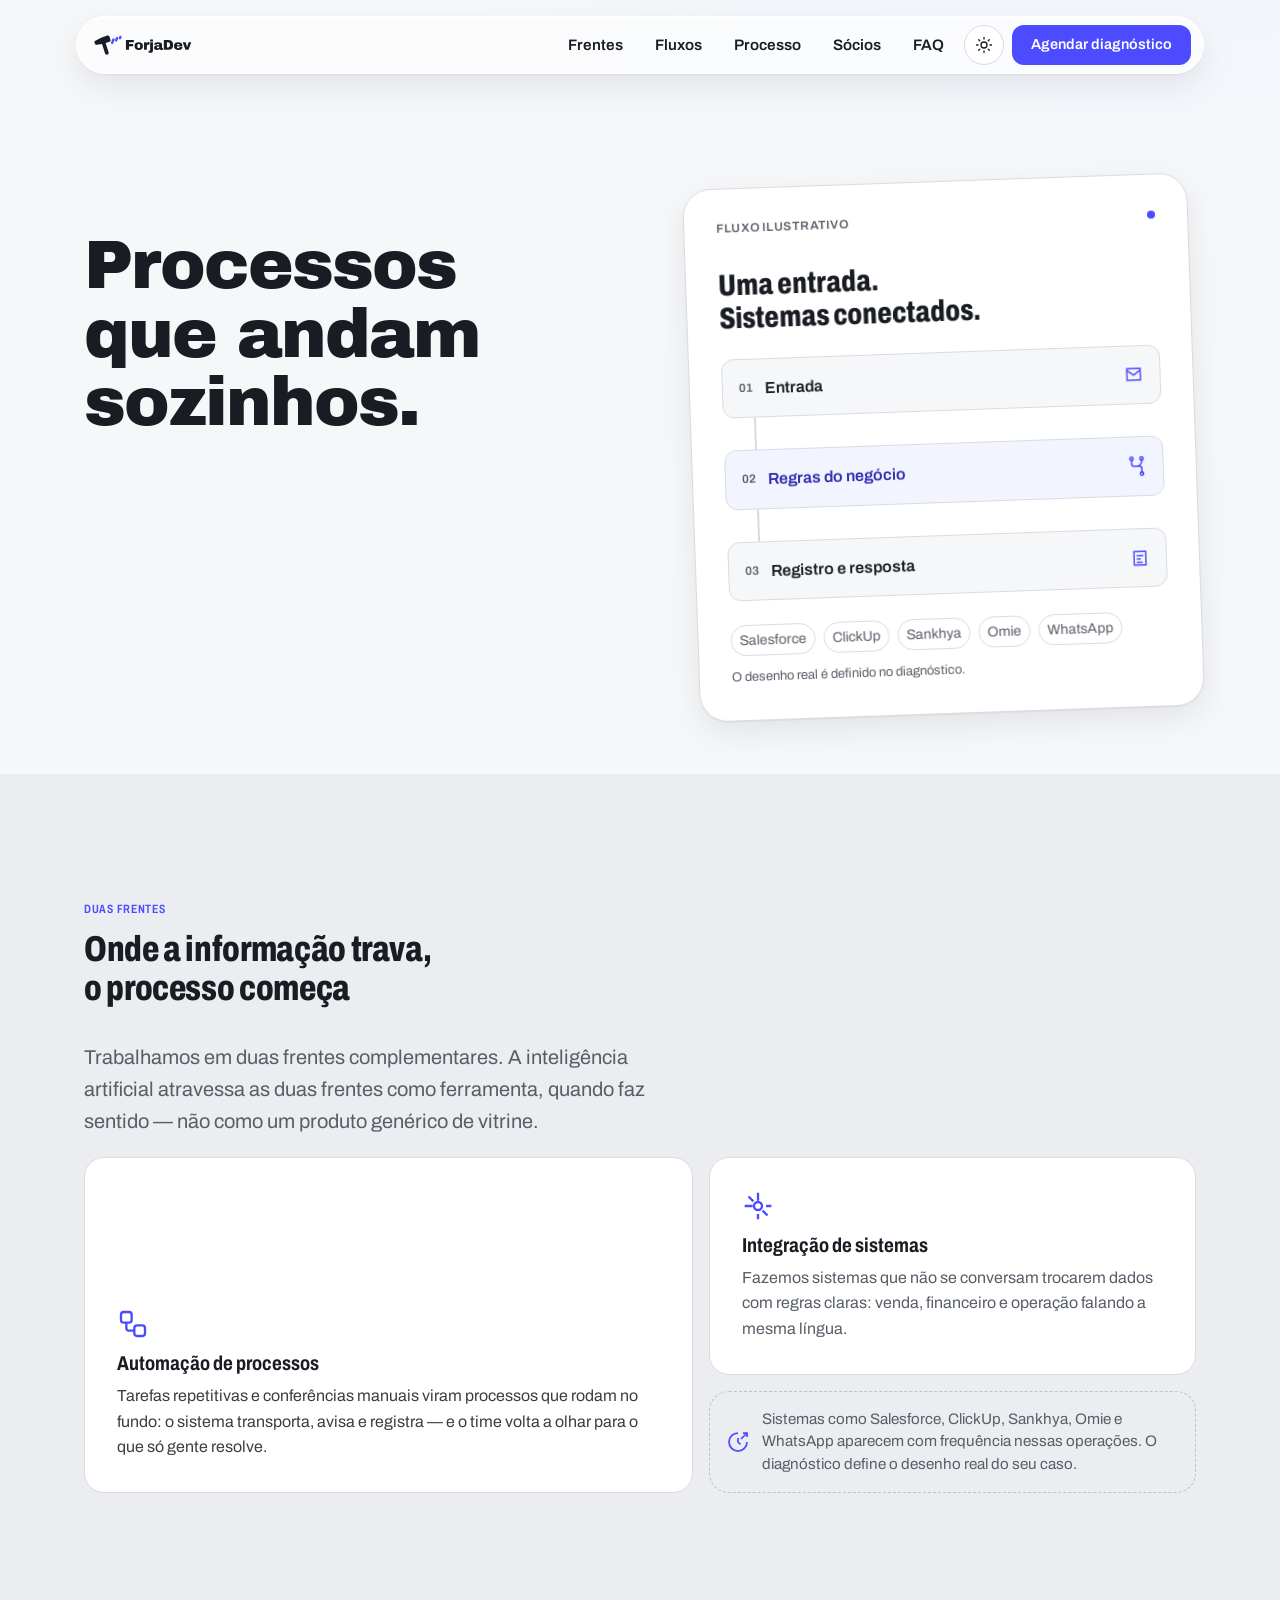
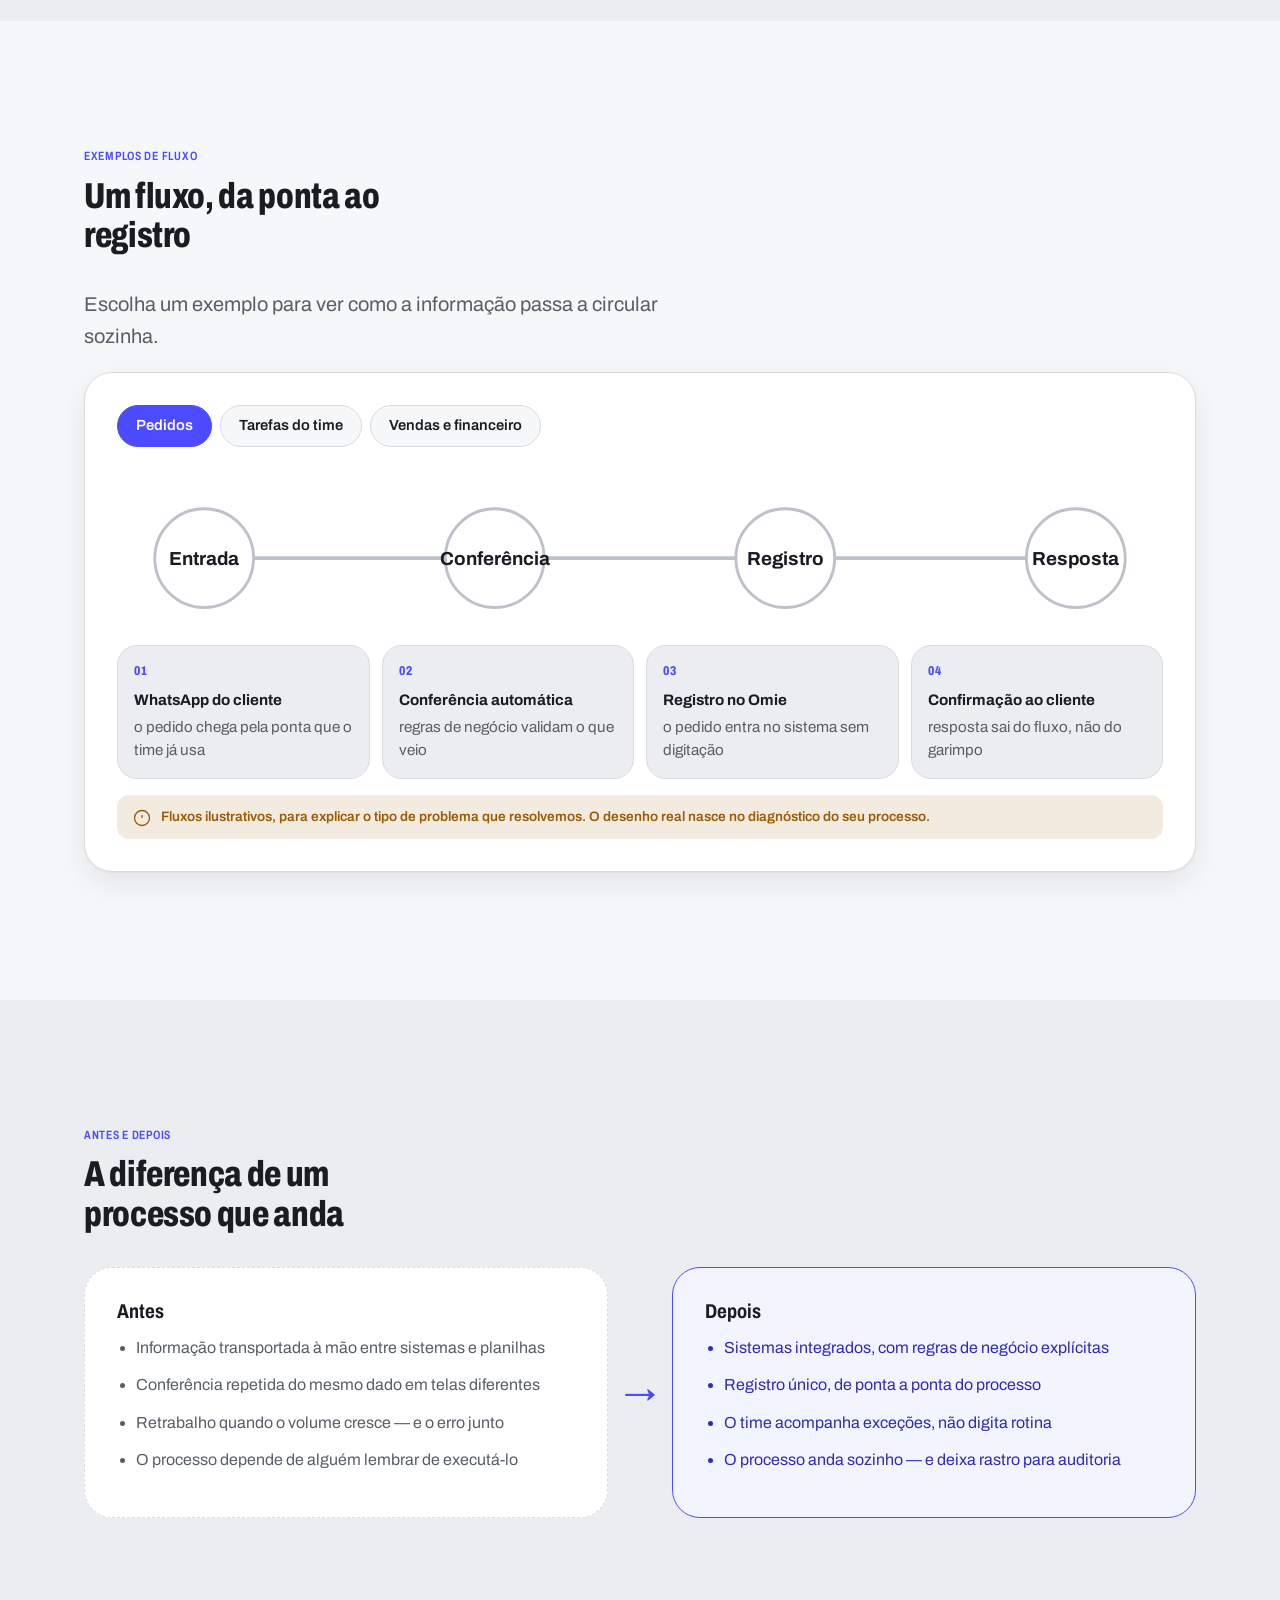
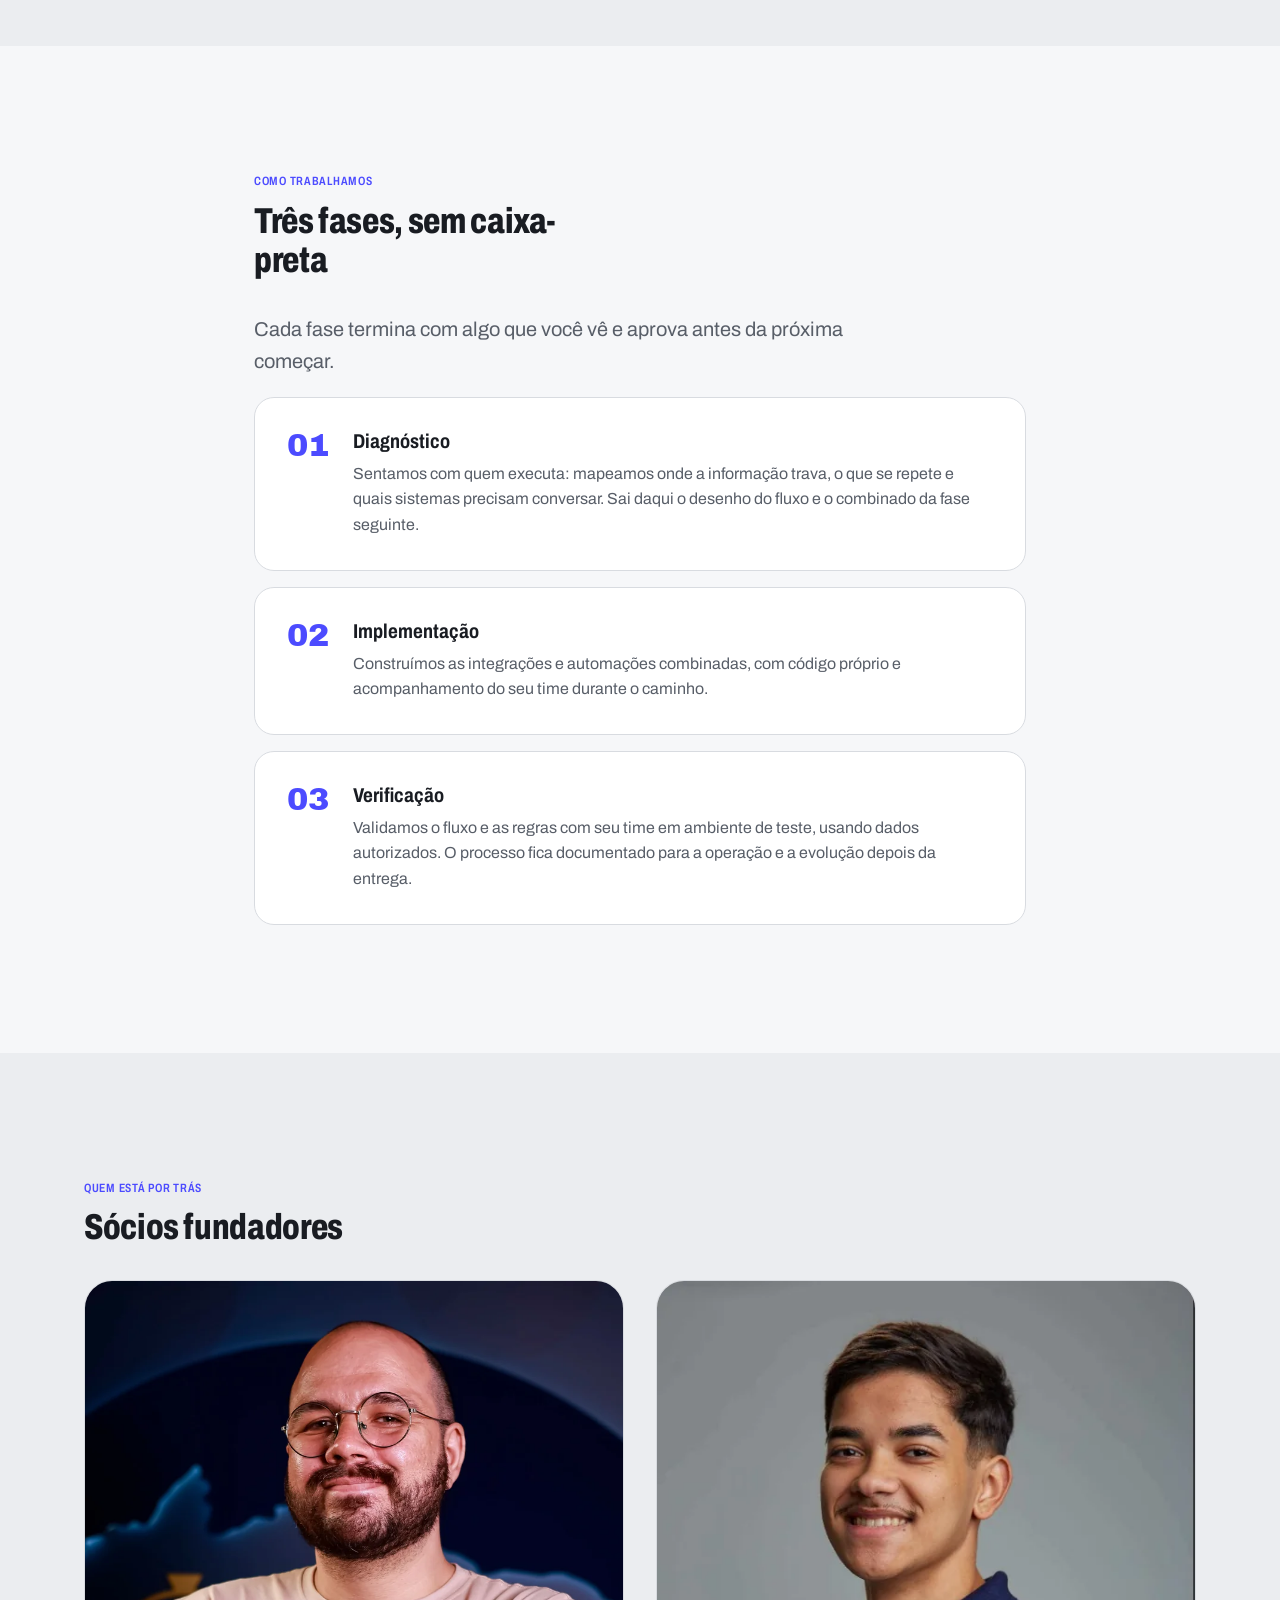
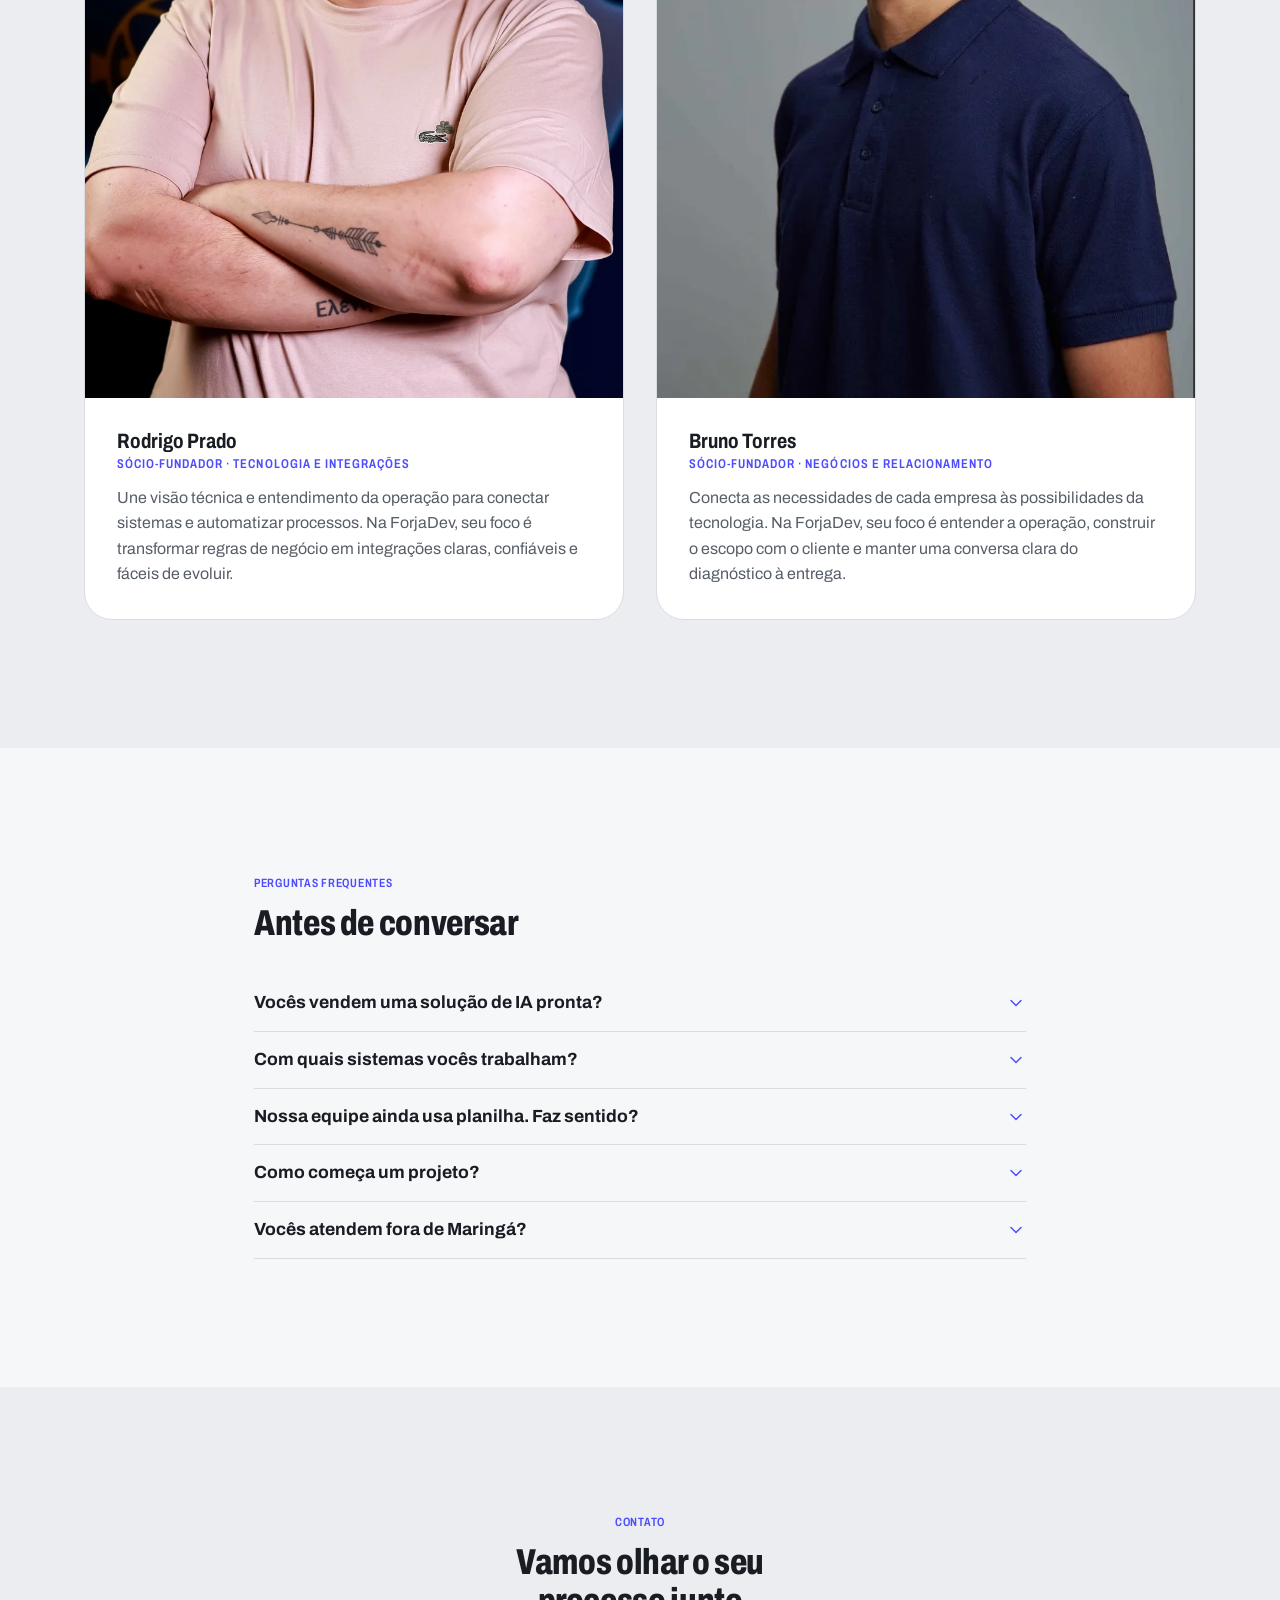
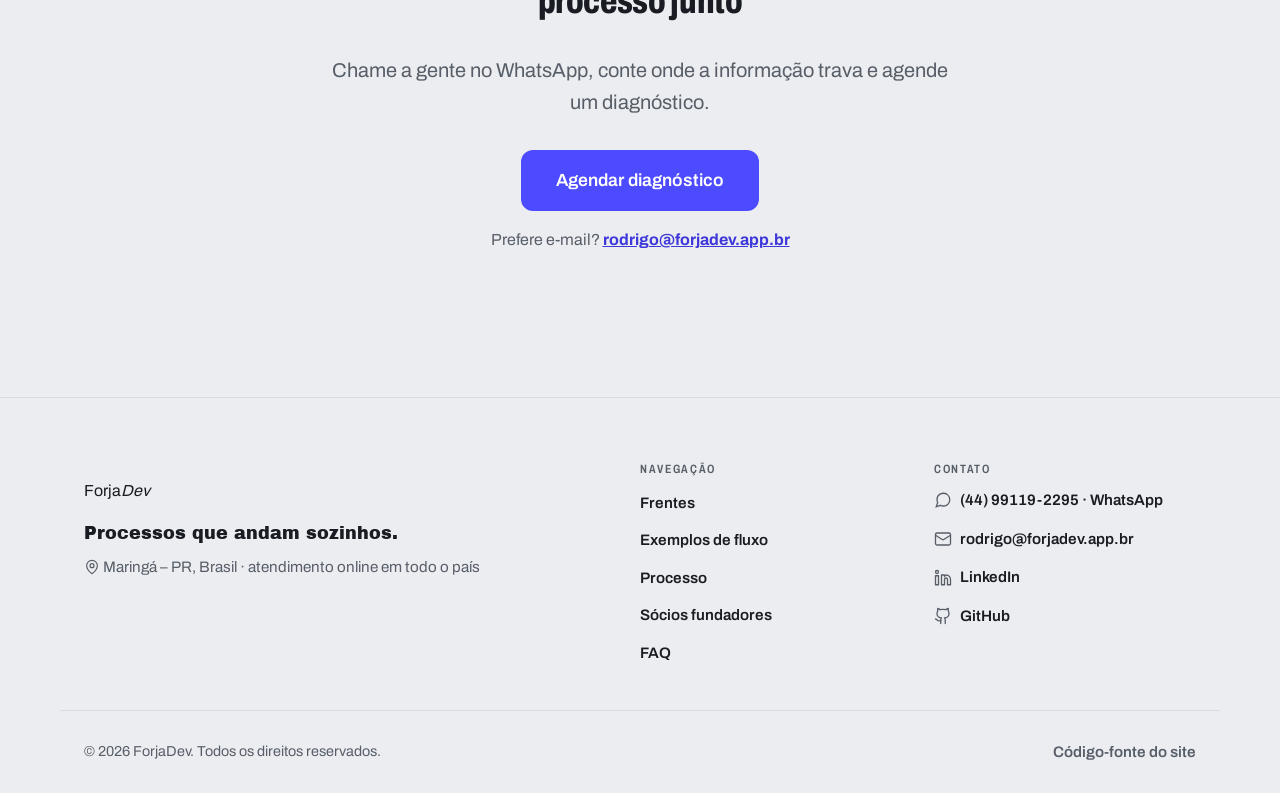
==== index.html @ 2aa0ce71 "Refine responsive motion and robust no-JS navigation" ====
<!DOCTYPE html>
<html lang="pt-BR">
<head>
<meta charset="UTF-8">
<meta name="viewport" content="width=device-width, initial-scale=1">
<title>ForjaDev — Processos que andam sozinhos. | Automação e integração de sistemas</title>
<meta name="description" content="A ForjaDev automatiza processos e integra sistemas de pequenas empresas com faturamento alto, cujo time ainda transporta informação à mão. Diagnóstico, implementação e verificação em fases. Maringá/PR, atendimento online em todo o Brasil.">
<meta name="geo.region" content="BR-PR">
<meta name="geo.placename" content="Maringá">
<meta name="geo.position" content="-23.425269;-51.938340">
<meta name="ICBM" content="-23.425269, -51.938340">
<link rel="canonical" href="https://forjadev.app.br/">
<meta property="og:type" content="website">
<meta property="og:locale" content="pt_BR">
<meta property="og:site_name" content="ForjaDev">
<meta property="og:url" content="https://forjadev.app.br/">
<meta property="og:title" content="ForjaDev — Processos que andam sozinhos.">
<meta property="og:description" content="Automação de processos e integração de sistemas para empresas que ainda transportam informação à mão. Diagnóstico via WhatsApp.">
<meta property="og:image" content="https://forjadev.app.br/assets/img/og-image.jpg">
<meta property="og:image:width" content="1200">
<meta property="og:image:height" content="630">
<meta name="twitter:card" content="summary_large_image">
<meta name="twitter:title" content="ForjaDev — Processos que andam sozinhos.">
<meta name="twitter:description" content="Automação e integração de sistemas. Diagnóstico, implementação e verificação em fases.">
<meta name="twitter:image" content="https://forjadev.app.br/assets/img/og-image.jpg">
<meta name="theme-color" content="#F6F7F9">
<link rel="icon" href="assets/img/favicon.svg" type="image/svg+xml">
<link rel="icon" href="assets/img/favicon-32x32.png" type="image/png" sizes="32x32">
<link rel="icon" href="assets/img/favicon-16x16.png" type="image/png" sizes="16x16">
<link rel="apple-touch-icon" href="assets/img/apple-touch-icon.png">
<link rel="manifest" href="site.webmanifest">
<link rel="stylesheet" href="assets/css/tokens.css">
<link rel="stylesheet" href="assets/css/style.css">
<script>try{var fdTema=localStorage.getItem("fd-tema");if(fdTema==="claro"||fdTema==="escuro")document.documentElement.setAttribute("data-tema",fdTema);}catch(e){/* Preferência do sistema sem depender do armazenamento. */}</script>
</head>
<body>
<a class="skip-link" href="#conteudo">Ir para o conteúdo</a>

<header class="topo">
  <nav class="topo-nav" aria-label="Navegação principal">
    <a class="marca" href="#conteudo" aria-label="ForjaDev — início">
      <svg class="logo-horizontal" viewBox="467.25494 380.30161 202.95520 56.57135" role="img" aria-hidden="true" focusable="false"><path fill="var(--fd-logo-tinta)" fill-rule="nonzero" d="M 479.17654 400.71149 L 485.52896 397.26749 C 488.56393 395.62256 491.72284 394.26675 495.00565 393.20010 L 502.07086 390.90448 C 503.92639 390.30161 505.15558 390.92792 505.75848 392.78342 L 507.70627 398.77814 C 508.30917 400.63364 507.68286 401.86285 505.82733 402.46573 L 498.76215 404.76135 C 495.47931 405.82803 492.13434 406.63910 488.72726 407.19464 L 481.66968 408.34451 C 480.04050 408.60956 478.97086 407.95703 478.46072 406.38699 L 477.76508 404.24603 C 477.25494 402.67596 477.72543 401.49780 479.17654 400.71149"/><path fill="var(--fd-logo-tinta)" fill-rule="nonzero" d="M 493.90781 401.84134 C 494.34787 401.69833 494.79852 401.64502 495.25983 401.68130 C 495.72110 401.71762 496.15787 401.84079 496.57016 402.05087 C 496.98242 402.26093 497.33881 402.54187 497.63931 402.89374 C 497.93982 403.24557 498.16156 403.64154 498.30457 404.08160 L 504.21753 422.27988 C 504.36053 422.71991 504.41388 423.17059 504.37756 423.63187 C 504.34125 424.09317 504.21808 424.52994 504.00800 424.94220 C 503.79794 425.35449 503.51697 425.71088 503.16513 426.01138 C 502.81329 426.31189 502.41733 426.53363 501.97729 426.67664 C 501.53723 426.81961 501.08655 426.87296 500.62524 426.83664 C 500.16397 426.80032 499.72720 426.67715 499.31494 426.46710 C 498.90265 426.25702 498.54626 425.97607 498.24576 425.62421 C 497.94525 425.27237 497.72351 424.87643 497.58051 424.43637 L 491.66754 406.23810 C 491.52457 405.79803 491.47122 405.34735 491.50754 404.88608 C 491.54382 404.42480 491.66702 403.98801 491.87708 403.57574 C 492.08713 403.16345 492.36810 402.80707 492.71994 402.50656 C 493.07178 402.20605 493.46774 401.98431 493.90781 401.84134"/><path fill="var(--fd-logo-acento)" fill-rule="nonzero" d="M 514.25092 396.25577 C 514.52765 396.36761 514.77252 396.52814 514.98541 396.73737 C 515.19836 396.94659 515.36316 397.18863 515.47980 397.46341 C 515.59644 397.73819 515.65607 398.02484 515.65863 398.32336 C 515.66125 398.62186 515.60663 398.90952 515.49481 399.18631 L 512.96490 405.44800 C 512.85309 405.72479 512.69257 405.96964 512.48334 406.18256 C 512.27411 406.39548 512.03210 406.56024 511.75729 406.67691 C 511.48251 406.79355 511.19586 406.85315 510.89734 406.85577 C 510.59885 406.85837 510.31119 406.80377 510.03439 406.69193 C 509.75763 406.58011 509.51276 406.41959 509.29984 406.21033 C 509.08691 406.00110 508.92215 405.75909 508.80551 405.48431 C 508.68884 405.20950 508.62924 404.92285 508.62662 404.62436 C 508.62402 404.32584 508.67865 404.03818 508.79047 403.76141 L 511.32034 397.49969 C 511.43219 397.22293 511.59271 396.97809 511.80197 396.76517 C 512.01117 396.55225 512.25323 396.38745 512.52802 396.27081 C 512.80280 396.15417 513.08942 396.09454 513.38794 396.09195 C 513.68646 396.08932 513.97412 396.14395 514.25092 396.25577"/><path fill="var(--fd-logo-acento)" fill-rule="nonzero" d="M 521.03290 393.69757 C 521.30969 393.80942 521.55457 393.96994 521.76746 394.17917 C 521.98041 394.38843 522.14514 394.63043 522.26184 394.90521 C 522.37848 395.17999 522.43805 395.46667 522.44067 395.76517 C 522.44330 396.06369 522.38867 396.35132 522.27686 396.62811 L 520.59027 400.80258 C 520.47845 401.07935 520.31787 401.32422 520.10864 401.53714 C 519.89941 401.75006 519.65741 401.91483 519.38263 402.03149 C 519.10785 402.14813 518.82117 402.20773 518.52264 402.21033 C 518.22418 402.21295 517.93652 402.15833 517.65973 402.04651 C 517.38293 401.93469 517.13812 401.77417 516.92517 401.56491 C 516.71228 401.35568 516.54749 401.11365 516.43085 400.83887 C 516.31421 400.56409 516.25458 400.27744 516.25195 399.97894 C 516.24933 399.68042 516.30396 399.39276 516.41577 399.11600 L 518.10242 394.94153 C 518.21423 394.66473 518.37476 394.41989 518.58398 394.20697 C 518.79321 393.99405 519.03522 393.82925 519.31000 393.71262 C 519.58484 393.59598 519.87146 393.53635 520.16998 393.53375 C 520.46851 393.53113 520.75610 393.58575 521.03290 393.69757"/><path fill="var(--fd-logo-acento)" fill-rule="nonzero" d="M 527.36475 391.36444 C 527.64154 391.47629 527.88635 391.63681 528.09930 391.84604 C 528.31219 392.05530 528.47699 392.29730 528.59363 392.57208 C 528.71027 392.84686 528.76990 393.13354 528.77252 393.43204 C 528.77515 393.73056 528.72052 394.01819 528.60870 394.29498 L 527.76538 396.38220 C 527.65356 396.65900 527.49304 396.90384 527.28381 397.11676 C 527.07452 397.32968 526.83252 397.49448 526.55774 397.61111 C 526.28296 397.72775 525.99628 397.78738 525.69781 397.78998 C 525.39929 397.79260 525.11163 397.73798 524.83484 397.62616 C 524.55804 397.51431 524.31323 397.35379 524.10028 397.14453 C 523.88739 396.93530 523.72260 396.69330 523.60596 396.41852 C 523.48932 396.14371 523.42969 395.85706 523.42706 395.55856 C 523.42450 395.26004 523.47906 394.97241 523.59094 394.69562 L 524.43420 392.60840 C 524.54602 392.33160 524.70660 392.08676 524.91583 391.87384 C 525.12506 391.66092 525.36707 391.49612 525.64185 391.37949 C 525.91663 391.26285 526.20331 391.20322 526.50183 391.20062 C 526.80029 391.19803 527.08795 391.25262 527.36475 391.36444"/><path fill="var(--fd-logo-tinta)" fill-rule="nonzero" d="M 536.87939 399.21094 L 551.76703 399.21094 L 551.76703 403.62943 L 542.79742 403.62943 L 542.79742 406.78879 L 550.50885 406.78879 L 550.50885 411.01935 L 542.79742 411.01935 L 542.79742 417.63281 L 536.87939 417.63281 L 536.87939 399.21094 M 569.06427 410.56433 C 569.06427 412.97391 568.35474 414.80783 566.93561 416.06604 C 565.51654 417.32486 563.56622 417.95428 561.08484 417.95428 C 558.60400 417.95428 556.65833 417.32947 555.24786 416.07983 C 553.83795 414.83023 553.13300 412.99173 553.13300 410.56433 C 553.13300 408.13632 553.83795 406.29752 555.24786 405.04791 C 556.65833 403.79828 558.60400 403.17349 561.08484 403.17349 C 563.56622 403.17349 565.51654 403.80289 566.93561 405.06174 C 568.35474 406.31995 569.06427 408.15414 569.06427 410.56433 M 558.46063 409.81458 L 558.46063 411.34082 C 558.46063 413.33960 559.33539 414.33899 561.08484 414.33899 C 562.85211 414.33899 563.73572 413.33960 563.73572 411.34082 L 563.73572 409.81458 C 563.73572 407.79736 562.85211 406.78879 561.08484 406.78879 C 559.33539 406.78879 558.46063 407.79736 558.46063 409.81458 M 581.22083 403.46823 L 581.22083 407.94016 L 579.50671 407.94016 C 578.40015 407.94016 577.60126 408.22568 577.10999 408.79675 C 576.61938 409.36783 576.37408 410.21585 576.37408 411.34082 L 576.37408 417.63281 L 571.04553 417.63281 L 571.04553 403.49493 L 575.41058 403.49493 L 575.75787 405.63742 C 576.07959 404.81641 576.58838 404.19589 577.28412 403.77588 C 577.98047 403.35648 578.76611 403.14676 579.64117 403.14676 C 580.05139 403.14676 580.41705 403.19589 580.73822 403.29416 C 581.06000 403.39240 581.22083 403.45044 581.22083 403.46823 M 582.53247 401.83514 L 582.53247 398.21985 L 587.86102 398.21985 L 587.86102 401.83514 L 582.53247 401.83514 M 582.96082 423.25607 C 582.49658 423.25607 581.92548 423.21127 581.24756 423.12161 C 580.56903 423.03256 580.03357 422.91650 579.64117 422.77344 L 579.64117 419.58737 L 581.03296 419.58737 C 582.03265 419.58737 582.53247 419.01630 582.53247 417.87415 L 582.53247 403.49493 L 587.86102 403.49493 L 587.86102 418.40930 C 587.86102 420.12314 587.47260 421.35925 586.69580 422.11761 C 585.91968 422.87659 584.67462 423.25607 582.96082 423.25607 M 604.97125 407.77896 L 604.97125 413.29538 C 604.97125 413.59872 605.04248 413.84866 605.18494 414.04517 C 605.32800 414.24103 605.54236 414.33899 605.82788 414.33899 L 606.79132 414.33899 L 606.79132 417.41818 C 606.73792 417.45444 606.59973 417.51245 606.37683 417.59229 C 606.15332 417.67273 605.83649 417.75317 605.42627 417.83362 C 605.01544 417.91406 604.54236 417.95428 604.00684 417.95428 C 602.97156 417.95428 602.11926 417.79800 601.44989 417.48544 C 600.78058 417.17288 600.32098 416.73996 600.07104 416.18671 C 599.39252 416.72217 598.63385 417.15076 597.79498 417.47253 C 596.95618 417.79370 595.97430 417.95428 594.84937 417.95428 C 591.52911 417.95428 589.86902 416.63342 589.86902 413.99173 C 589.86902 412.61685 590.23956 411.56802 590.98077 410.84528 C 591.72131 410.12192 592.78766 409.62634 594.17969 409.35861 C 595.57239 409.09088 597.39343 408.95703 599.64270 408.95703 L 599.64270 408.26160 C 599.64270 407.70773 599.45081 407.28799 599.06702 407.00247 C 598.68323 406.71692 598.18768 406.57416 597.58038 406.57416 C 597.02710 406.57416 596.54968 406.67242 596.14807 406.86890 C 595.74652 407.06540 595.54572 407.37766 595.54572 407.80566 L 595.54572 407.91342 L 590.29730 407.91342 C 590.27948 407.82379 590.27057 407.69882 590.27057 407.53854 C 590.27057 406.19928 590.90894 405.13696 592.18555 404.35156 C 593.46155 403.56616 595.28687 403.17349 597.66144 403.17349 C 599.82111 403.17349 601.57916 403.53516 602.93567 404.25854 C 604.29272 404.98129 604.97125 406.15475 604.97125 407.77896 M 595.19751 413.29538 C 595.19751 414.18762 595.80450 414.63373 597.01855 414.63373 C 597.71490 414.63373 598.32617 414.44644 598.85242 414.07187 C 599.37927 413.69666 599.64270 413.23245 599.64270 412.67917 L 599.64270 411.47437 C 598.12537 411.47437 597.00500 411.63956 596.28168 411.96994 C 595.55890 412.30029 595.19751 412.74213 595.19751 413.29538 M 625.96295 408.42188 C 625.96295 414.56250 622.74097 417.63281 616.29700 417.63281 L 608.31757 417.63281 L 608.31757 399.21094 L 616.29700 399.21094 C 622.74097 399.21094 625.96295 402.28125 625.96295 408.42188 M 614.23560 413.21432 L 616.19019 413.21432 C 618.67163 413.21432 619.91229 411.88458 619.91229 409.22507 L 619.91229 407.61868 C 619.91229 404.95917 618.67163 403.62943 616.19019 403.62943 L 614.23560 403.62943 L 614.23560 413.21432 M 643.47479 410.56433 L 643.47479 411.47437 L 632.87122 411.47437 C 632.87122 412.49188 633.09900 413.25946 633.55463 413.77710 C 634.00964 414.29477 634.72809 414.55359 635.70996 414.55359 C 636.60223 414.55359 637.25806 414.36630 637.67743 413.99173 C 638.09686 413.61655 638.30658 413.11670 638.30658 412.49219 L 643.47479 412.49219 C 643.47479 414.20541 642.82330 415.54407 641.52026 416.50815 C 640.21722 417.47223 638.31604 417.95428 635.81683 417.95428 C 633.19293 417.95428 631.15796 417.34299 629.71185 416.12036 C 628.26569 414.89716 627.54266 413.04514 627.54266 410.56433 C 627.54266 408.13632 628.24792 406.29752 629.65839 405.04791 C 631.06830 403.79828 633.01392 403.17349 635.49536 403.17349 C 638.08362 403.17349 640.06061 403.78049 641.42627 404.99448 C 642.79199 406.20850 643.47479 408.06509 643.47479 410.56433 M 632.89789 408.95703 L 638.09283 408.95703 C 638.09283 408.22568 637.88318 407.64569 637.46375 407.21707 C 637.04437 406.78848 636.45978 406.57416 635.70996 406.57416 C 634.03174 406.57416 633.09442 407.36844 632.89789 408.95703 M 649.20496 417.63281 L 643.84967 403.49493 L 649.57983 403.49493 L 652.17731 412.30429 L 652.36426 412.30429 L 654.96179 403.49493 L 660.21014 403.49493 L 654.80060 417.63281 L 649.20496 417.63281"/></svg>
      <span class="sr-only">ForjaDev — início</span>
    </a>
    <button class="menu-btn" type="button" aria-expanded="false" aria-controls="menu-principal">
      <svg class="ic-menu" viewBox="0 0 24 24" width="24" height="24" fill="none" stroke="currentColor" stroke-width="1.75" stroke-linecap="round" aria-hidden="true" focusable="false"><path d="M4 7h16M4 12h16M4 17h16"/></svg>
      <span class="sr-only">Abrir menu</span>
    </button>
    <ul class="menu" id="menu-principal">
      <li><a href="#frentes">Frentes</a></li>
      <li><a href="#fluxo">Fluxos</a></li>
      <li><a href="#processo">Processo</a></li>
      <li><a href="#socios">Sócios</a></li>
      <li><a href="#faq">FAQ</a></li>
      <li>
        <button class="tema-btn" type="button" aria-label="Alternar tema claro e escuro">
          <svg class="ic-sol" viewBox="0 0 24 24" width="18" height="18" fill="none" stroke="currentColor" stroke-width="1.75" stroke-linecap="round" aria-hidden="true" focusable="false"><circle cx="12" cy="12" r="4"/><path d="M12 2v2M12 20v2M4.9 4.9l1.4 1.4M17.7 17.7l1.4 1.4M2 12h2M20 12h2M4.9 19.1l1.4-1.4M17.7 6.3l1.4-1.4"/></svg>
          <svg class="ic-lua" viewBox="0 0 24 24" width="18" height="18" fill="none" stroke="currentColor" stroke-width="1.75" stroke-linecap="round" stroke-linejoin="round" aria-hidden="true" focusable="false"><path d="M21 12.8A9 9 0 1 1 11.2 3a7 7 0 0 0 9.8 9.8Z"/></svg>
        </button>
      </li>
      <li><a class="btn btn-acento btn-sm" href="https://wa.me/5544991192295?text=Ol%C3%A1!%20Vim%20pelo%20site%20da%20ForjaDev%20e%20quero%20agendar%20um%20diagn%C3%B3stico." target="_blank" rel="noopener">Agendar diagnóstico</a></li>
    </ul>
  </nav>
</header>

<main id="conteudo">

  <section class="hero" aria-labelledby="hero-titulo">
    <div class="container hero-grade">
      <div class="hero-conteudo">
      <p class="rotulo-secao reveal">ForjaDev · Automação e integração · Maringá/PR</p>
      <h1 id="hero-titulo" class="hero-titulo" aria-label="Processos que andam sozinhos.">
        <span class="kinetic"><span style="--i:0">Processos</span></span>
        <span class="kinetic"><span style="--i:1">que andam</span></span>
        <span class="kinetic"><span style="--i:2">sozinhos.</span></span>
      </h1>
      <p class="hero-sub reveal">Automatizamos processos e integramos sistemas de pequenas empresas com faturamento alto — cujo time ainda transporta informação à mão.</p>
      <div class="hero-acoes reveal">
        <a class="btn btn-acento" href="https://wa.me/5544991192295?text=Ol%C3%A1!%20Vim%20pelo%20site%20da%20ForjaDev%20e%20quero%20agendar%20um%20diagn%C3%B3stico." target="_blank" rel="noopener">
          <svg class="btn-ic" viewBox="0 0 24 24" fill="none" stroke="currentColor" aria-hidden="true" focusable="false"><path d="M21 11.5a8.38 8.38 0 0 1-.9 3.8 8.5 8.5 0 0 1-7.6 4.7 8.38 8.38 0 0 1-3.8-.9L3 21l1.9-5.7a8.38 8.38 0 0 1-.9-3.8 8.5 8.5 0 0 1 4.7-7.6 8.38 8.38 0 0 1 3.8-.9h.5a8.48 8.48 0 0 1 8 8v.5Z"/></svg>
          Agendar diagnóstico
        </a>
        <a class="btn btn-fantasma" href="#fluxo">Ver exemplos de fluxo</a>
      </div>
      <p class="hero-nota reveal">
        <svg viewBox="0 0 24 24" fill="none" stroke="currentColor" stroke-linecap="round" aria-hidden="true" focusable="false"><path d="M20 6 9 17l-5-5"/></svg>
        Conte qual etapa ainda depende de copiar e colar.
      </p>
      </div>
      <div class="hero-visual" aria-label="Exemplo ilustrativo: uma entrada percorre sistemas conectados, com regras e registro">
        <div class="hero-visual-cabecalho"><span class="hero-visual-rotulo">Fluxo ilustrativo</span><span class="hero-visual-sinal" aria-hidden="true"></span></div>
        <p class="hero-visual-titulo">Uma entrada.<br>Sistemas conectados.</p>
        <div class="hero-visual-caminho" aria-hidden="true">
          <div class="hero-no"><span class="hero-no-numero">01</span><span>Entrada</span><svg viewBox="0 0 24 24" fill="none" stroke="currentColor" stroke-width="1.75"><path d="M4 5h16v14H4zM4 7l8 6 8-6"/></svg></div>
          <div class="hero-conector"><span></span></div>
          <div class="hero-no hero-no-central"><span class="hero-no-numero">02</span><span>Regras do negócio</span><svg viewBox="0 0 24 24" fill="none" stroke="currentColor" stroke-width="1.75"><path d="M6 3v6a3 3 0 0 0 3 3h6a3 3 0 0 1 3 3v6M18 3v3a6 6 0 0 1-6 6"/><circle cx="6" cy="3" r="2"/><circle cx="18" cy="3" r="2"/><circle cx="18" cy="21" r="2"/></svg></div>
          <div class="hero-conector"><span></span></div>
          <div class="hero-no"><span class="hero-no-numero">03</span><span>Registro e resposta</span><svg viewBox="0 0 24 24" fill="none" stroke="currentColor" stroke-width="1.75"><path d="M5 4h14v16H5zM8 9h8M8 13h5M8 17h7"/></svg></div>
        </div>
        <div class="hero-sistemas"><span>Salesforce</span><span>ClickUp</span><span>Sankhya</span><span>Omie</span><span>WhatsApp</span></div>
        <p class="hero-visual-nota">O desenho real é definido no diagnóstico.</p>
      </div>
    </div>
  </section>

  <section id="frentes" class="secao secao-alt" aria-labelledby="frentes-titulo">
    <div class="container">
      <p class="rotulo-secao reveal">Duas frentes</p>
      <h2 id="frentes-titulo" class="reveal">Onde a informação trava, o processo começa</h2>
      <p class="lead reveal">Trabalhamos em duas frentes complementares. A inteligência artificial atravessa as duas frentes como ferramenta, quando faz sentido — não como um produto genérico de vitrine.</p>
      <div class="bento" style="margin-top:var(--fd-space-6)">
        <article class="cartao bento-destaque reveal" style="--d:0">
          <svg class="cartao-ic" viewBox="0 0 24 24" fill="none" stroke="currentColor" aria-hidden="true" focusable="false"><rect width="8" height="8" x="3" y="3" rx="2"/><path d="M7 11v4a2 2 0 0 0 2 2h4"/><rect width="8" height="8" x="13" y="13" rx="2"/></svg>
          <h3>Automação de processos</h3>
          <p>Tarefas repetitivas e conferências manuais viram processos que rodam no fundo: o sistema transporta, avisa e registra — e o time volta a olhar para o que só gente resolve.</p>
        </article>
        <article class="cartao reveal" style="--d:1">
          <svg class="cartao-ic" viewBox="0 0 24 24" fill="none" stroke="currentColor" aria-hidden="true" focusable="false"><path d="M12 2v6M12 18v4M4.9 4.9l3.6 3.6M15.5 15.5l3.6 3.6M2 12h6M18 12h4"/><circle cx="12" cy="12" r="3"/></svg>
          <h3>Integração de sistemas</h3>
          <p>Fazemos sistemas que não se conversam trocarem dados com regras claras: venda, financeiro e operação falando a mesma língua.</p>
        </article>
        <article class="bento-nota reveal" style="--d:2">
          <svg viewBox="0 0 24 24" fill="none" stroke="currentColor" aria-hidden="true" focusable="false"><path d="M12 3a9 9 0 1 0 9 9"/><path d="M12 8v4l2.5 2.5"/><path d="M17 3h4v4"/><path d="M21 3l-6 6"/></svg>
          <p>Sistemas como Salesforce, ClickUp, Sankhya, Omie e WhatsApp aparecem com frequência nessas operações. O diagnóstico define o desenho real do seu caso.</p>
        </article>
      </div>
    </div>
  </section>

  <section id="fluxo" class="secao" aria-labelledby="fluxo-titulo">
    <div class="container">
      <p class="rotulo-secao reveal">Exemplos de fluxo</p>
      <h2 id="fluxo-titulo" class="reveal">Um fluxo, da ponta ao registro</h2>
      <p class="lead reveal">Escolha um exemplo para ver como a informação passa a circular sozinha.</p>
      <div class="fluxo-painel reveal">
        <div class="fluxo-abas" role="tablist" aria-label="Exemplos de fluxo">
          <button class="fluxo-aba" role="tab" id="aba-pedidos" aria-selected="true" aria-controls="painel-pedidos" type="button">Pedidos</button>
          <button class="fluxo-aba" role="tab" id="aba-tarefas" aria-selected="false" aria-controls="painel-tarefas" tabindex="-1" type="button">Tarefas do time</button>
          <button class="fluxo-aba" role="tab" id="aba-vendas" aria-selected="false" aria-controls="painel-vendas" tabindex="-1" type="button">Vendas e financeiro</button>
        </div>

        <div class="fluxo-painel-conteudo" role="tabpanel" id="painel-pedidos" aria-labelledby="aba-pedidos">
          <h3 class="fluxo-titulo-estatico">Pedidos</h3>
          <svg class="fluxo-diagrama" viewBox="0 0 720 120" aria-hidden="true" focusable="false">
            <path class="trilho" d="M 60 60 H 660"/>
            <circle class="no" cx="60" cy="60" r="34"/><text class="no-txt" x="60" y="65" text-anchor="middle">Entrada</text>
            <circle class="no" cx="260" cy="60" r="34"/><text class="no-txt" x="260" y="65" text-anchor="middle">Conferência</text>
            <circle class="no" cx="460" cy="60" r="34"/><text class="no-txt" x="460" y="65" text-anchor="middle">Registro</text>
            <circle class="no" cx="660" cy="60" r="34"/><text class="no-txt" x="660" y="65" text-anchor="middle">Resposta</text>
            <circle class="ponto ponto-path" r="7"/>
          </svg>
          <ol class="fluxo-trilha">
            <li><strong>WhatsApp do cliente</strong><span>o pedido chega pela ponta que o time já usa</span></li>
            <li><strong>Conferência automática</strong><span>regras de negócio validam o que veio</span></li>
            <li><strong>Registro no Omie</strong><span>o pedido entra no sistema sem digitação</span></li>
            <li><strong>Confirmação ao cliente</strong><span>resposta sai do fluxo, não do garimpo</span></li>
          </ol>
        </div>

        <div class="fluxo-painel-conteudo" role="tabpanel" id="painel-tarefas" aria-labelledby="aba-tarefas">
          <h3 class="fluxo-titulo-estatico">Tarefas do time</h3>
          <svg class="fluxo-diagrama" viewBox="0 0 720 120" aria-hidden="true" focusable="false">
            <path class="trilho" d="M 60 60 H 660"/>
            <circle class="no" cx="60" cy="60" r="34"/><text class="no-txt" x="60" y="65" text-anchor="middle">Entrada</text>
            <circle class="no" cx="260" cy="60" r="34"/><text class="no-txt" x="260" y="65" text-anchor="middle">Organização</text>
            <circle class="no" cx="460" cy="60" r="34"/><text class="no-txt" x="460" y="65" text-anchor="middle">Aviso</text>
            <circle class="no" cx="660" cy="60" r="34"/><text class="no-txt" x="660" y="65" text-anchor="middle">Registro</text>
            <circle class="ponto ponto-path" r="7"/>
          </svg>
          <ol class="fluxo-trilha">
            <li><strong>Formulário interno</strong><span>a solicitação nasce padronizada</span></li>
            <li><strong>Tarefa no ClickUp</strong><span>criada e distribuída sem planilha</span></li>
            <li><strong>Aviso no WhatsApp</strong><span>o responsável sabe na hora</span></li>
            <li><strong>Apontamento no Sankhya</strong><span>a execução vira registro na gestão</span></li>
          </ol>
        </div>

        <div class="fluxo-painel-conteudo" role="tabpanel" id="painel-vendas" aria-labelledby="aba-vendas">
          <h3 class="fluxo-titulo-estatico">Vendas e financeiro</h3>
          <svg class="fluxo-diagrama" viewBox="0 0 720 120" aria-hidden="true" focusable="false">
            <path class="trilho" d="M 60 60 H 660"/>
            <circle class="no" cx="60" cy="60" r="34"/><text class="no-txt" x="60" y="65" text-anchor="middle">Captação</text>
            <circle class="no" cx="260" cy="60" r="34"/><text class="no-txt" x="260" y="65" text-anchor="middle">Follow-up</text>
            <circle class="no" cx="460" cy="60" r="34"/><text class="no-txt" x="460" y="65" text-anchor="middle">Faturamento</text>
            <circle class="no" cx="660" cy="60" r="34"/><text class="no-txt" x="660" y="65" text-anchor="middle">Gestão</text>
            <circle class="ponto ponto-path" r="7"/>
          </svg>
          <ol class="fluxo-trilha">
            <li><strong>Lead no Salesforce</strong><span>a oportunidade entra categorizada</span></li>
            <li><strong>Follow-up no ClickUp</strong><span>nenhuma conversa fica sem dono</span></li>
            <li><strong>Nota no Omie</strong><span>fechou, fatura sem retrabalho</span></li>
            <li><strong>Atualização no Sankhya</strong><span>o financeiro enxerga tudo junto</span></li>
          </ol>
        </div>

        <p class="painel-nota">
          <svg viewBox="0 0 24 24" fill="none" stroke="currentColor" aria-hidden="true" focusable="false"><circle cx="12" cy="12" r="10"/><path d="M12 8v4M12 16h.01"/></svg>
          Fluxos ilustrativos, para explicar o tipo de problema que resolvemos. O desenho real nasce no diagnóstico do seu processo.
        </p>
      </div>
    </div>
  </section>

  <section id="antes-depois" class="secao secao-alt" aria-labelledby="ad-titulo">
    <div class="container">
      <p class="rotulo-secao reveal">Antes e depois</p>
      <h2 id="ad-titulo" class="reveal">A diferença de um processo que anda</h2>
      <div class="compara">
        <article class="compara-col compara-antes reveal" style="--d:0">
          <h3>Antes</h3>
          <ul>
            <li>Informação transportada à mão entre sistemas e planilhas</li>
            <li>Conferência repetida do mesmo dado em telas diferentes</li>
            <li>Retrabalho quando o volume cresce — e o erro junto</li>
            <li>O processo depende de alguém lembrar de executá-lo</li>
          </ul>
        </article>
        <div class="seta-fluxo reveal" style="--d:1" aria-hidden="true">→</div>
        <article class="compara-col compara-depois reveal" style="--d:2">
          <h3>Depois</h3>
          <ul>
            <li>Sistemas integrados, com regras de negócio explícitas</li>
            <li>Registro único, de ponta a ponta do processo</li>
            <li>O time acompanha exceções, não digita rotina</li>
            <li>O processo anda sozinho — e deixa rastro para auditoria</li>
          </ul>
        </article>
      </div>
    </div>
  </section>

  <section id="processo" class="secao" aria-labelledby="proc-titulo">
    <div class="container container-estreito">
      <p class="rotulo-secao reveal">Como trabalhamos</p>
      <h2 id="proc-titulo" class="reveal">Três fases, sem caixa-preta</h2>
      <p class="lead reveal">Cada fase termina com algo que você vê e aprova antes da próxima começar.</p>
      <div class="fases" style="margin-top:var(--fd-space-6)">
        <article class="fase reveal" style="--d:0">
          <span class="fase-num" aria-hidden="true">01</span>
          <div>
            <h3>Diagnóstico</h3>
            <p>Sentamos com quem executa: mapeamos onde a informação trava, o que se repete e quais sistemas precisam conversar. Sai daqui o desenho do fluxo e o combinado da fase seguinte.</p>
          </div>
        </article>
        <article class="fase reveal" style="--d:1">
          <span class="fase-num" aria-hidden="true">02</span>
          <div>
            <h3>Implementação</h3>
            <p>Construímos as integrações e automações combinadas, com código próprio e acompanhamento do seu time durante o caminho.</p>
          </div>
        </article>
        <article class="fase reveal" style="--d:2">
          <span class="fase-num" aria-hidden="true">03</span>
          <div>
            <h3>Verificação</h3>
            <p>Validamos o fluxo e as regras com seu time em ambiente de teste, usando dados autorizados. O processo fica documentado para a operação e a evolução depois da entrega.</p>
          </div>
        </article>
      </div>
    </div>
  </section>

  <section id="socios" class="secao secao-alt" aria-labelledby="socios-titulo">
    <div class="container">
      <p class="rotulo-secao reveal">Quem está por trás</p>
      <h2 id="socios-titulo" class="reveal">Sócios fundadores</h2>
      <div class="socios-grade">
        <article class="socio-cartao reveal" style="--d:0">
          <picture>
            <source srcset="assets/img/socio-rodrigo.webp" type="image/webp">
            <img src="assets/img/socio-rodrigo.jpg" alt="Retrato de Rodrigo Prado, sócio-fundador da ForjaDev, área de tecnologia e integrações" width="900" height="1200" loading="lazy" decoding="async">
          </picture>
          <div class="socio-corpo">
            <h3>Rodrigo Prado</h3>
            <p class="socio-papel">Sócio-fundador · Tecnologia e integrações</p>
            <p>Une visão técnica e entendimento da operação para conectar sistemas e automatizar processos. Na ForjaDev, seu foco é transformar regras de negócio em integrações claras, confiáveis e fáceis de evoluir.</p>
          </div>
        </article>
        <article class="socio-cartao reveal" style="--d:1">
          <picture>
            <source srcset="assets/img/socio-bruno.webp" type="image/webp">
            <img src="assets/img/socio-bruno.jpg" alt="Retrato de Bruno Torres, sócio-fundador da ForjaDev, área de negócios e relacionamento" width="578" height="770" loading="lazy" decoding="async">
          </picture>
          <div class="socio-corpo">
            <h3>Bruno Torres</h3>
            <p class="socio-papel">Sócio-fundador · Negócios e relacionamento</p>
            <p>Conecta as necessidades de cada empresa às possibilidades da tecnologia. Na ForjaDev, seu foco é entender a operação, construir o escopo com o cliente e manter uma conversa clara do diagnóstico à entrega.</p>
          </div>
        </article>
      </div>
    </div>
  </section>

  <section id="faq" class="secao" aria-labelledby="faq-titulo">
    <div class="container container-estreito">
      <p class="rotulo-secao reveal">Perguntas frequentes</p>
      <h2 id="faq-titulo" class="reveal">Antes de conversar</h2>
      <div class="faq">
        <details class="reveal" style="--d:0">
          <summary>Vocês vendem uma solução de IA pronta?<svg viewBox="0 0 24 24" fill="none" stroke="currentColor" stroke-linecap="round" stroke-linejoin="round" aria-hidden="true" focusable="false"><path d="m6 9 6 6 6-6"/></svg></summary>
          <p>Não. Não vendemos IA genérica nem "robô pronto". A IA entra como ferramenta dentro das frentes de automação e integração, quando resolve um problema concreto do seu processo.</p>
        </details>
        <details class="reveal" style="--d:1">
          <summary>Com quais sistemas vocês trabalham?<svg viewBox="0 0 24 24" fill="none" stroke="currentColor" stroke-linecap="round" stroke-linejoin="round" aria-hidden="true" focusable="false"><path d="m6 9 6 6 6-6"/></svg></summary>
          <p>Integramos sistemas como Salesforce, ClickUp, Sankhya, Omie e WhatsApp, conforme os acessos e recursos disponíveis em cada ferramenta. A lista não é um selo de parceria: o diagnóstico define o desenho real do seu caso.</p>
        </details>
        <details class="reveal" style="--d:2">
          <summary>Nossa equipe ainda usa planilha. Faz sentido?<svg viewBox="0 0 24 24" fill="none" stroke="currentColor" stroke-linecap="round" stroke-linejoin="round" aria-hidden="true" focusable="false"><path d="m6 9 6 6 6-6"/></svg></summary>
          <p>É exatamente o nosso público: empresas com faturamento alto cujo time ainda transporta informação à mão. O diagnóstico mostra o que vale automatizar primeiro.</p>
        </details>
        <details class="reveal" style="--d:3">
          <summary>Como começa um projeto?<svg viewBox="0 0 24 24" fill="none" stroke="currentColor" stroke-linecap="round" stroke-linejoin="round" aria-hidden="true" focusable="false"><path d="m6 9 6 6 6-6"/></svg></summary>
          <p>Agendando um diagnóstico pelo WhatsApp. A gente entende a operação, desenha o fluxo e combina a implementação em fases — cada uma com o que você vê e aprova no fim.</p>
        </details>
        <details class="reveal" style="--d:4">
          <summary>Vocês atendem fora de Maringá?<svg viewBox="0 0 24 24" fill="none" stroke="currentColor" stroke-linecap="round" stroke-linejoin="round" aria-hidden="true" focusable="false"><path d="m6 9 6 6 6-6"/></svg></summary>
          <p>Sim. Somos de Maringá/PR e atendemos empresas de todo o Brasil, com processo online do diagnóstico à entrega.</p>
        </details>
      </div>
    </div>
  </section>

  <section id="contato" class="secao secao-cta secao-alt" aria-labelledby="cta-titulo">
    <div class="container container-estreito cta-interno">
      <p class="rotulo-secao reveal" style="margin-inline:auto">Contato</p>
      <h2 id="cta-titulo" class="reveal">Vamos olhar o seu processo junto</h2>
      <p class="lead reveal">Chame a gente no WhatsApp, conte onde a informação trava e agende um diagnóstico.</p>
      <a class="btn btn-acento btn-grande reveal" href="https://wa.me/5544991192295?text=Ol%C3%A1!%20Vim%20pelo%20site%20da%20ForjaDev%20e%20quero%20agendar%20um%20diagn%C3%B3stico." target="_blank" rel="noopener">Agendar diagnóstico</a>
      <p class="cta-alt reveal">Prefere e-mail? <a href="mailto:rodrigo@forjadev.app.br">rodrigo@forjadev.app.br</a></p>
    </div>
  </section>

</main>

<footer class="rodape">
  <div class="container rodape-grade">
    <div>
      <p class="marca rodape-marca">Forja<em>Dev</em></p>
      <p class="tagline">Processos que andam sozinhos.</p>
      <p class="rodape-local">
        <svg viewBox="0 0 24 24" fill="none" stroke="currentColor" style="display:inline;vertical-align:-3px;width:16px;height:16px" stroke-width="1.75" stroke-linecap="round" stroke-linejoin="round" aria-hidden="true" focusable="false"><path d="M20 10c0 6-8 12-8 12s-8-6-8-12a8 8 0 0 1 16 0Z"/><circle cx="12" cy="10" r="3"/></svg>
        Maringá – PR, Brasil · atendimento online em todo o país
      </p>
    </div>
    <nav aria-label="Navegação do rodapé">
      <h3>Navegação</h3>
      <ul>
        <li><a href="#frentes">Frentes</a></li>
        <li><a href="#fluxo">Exemplos de fluxo</a></li>
        <li><a href="#processo">Processo</a></li>
        <li><a href="#socios">Sócios fundadores</a></li>
        <li><a href="#faq">FAQ</a></li>
      </ul>
    </nav>
    <div>
      <h3>Contato</h3>
      <ul class="rodape-contato">
        <li><a href="https://wa.me/5544991192295?text=Ol%C3%A1!%20Vim%20pelo%20site%20da%20ForjaDev%20e%20quero%20agendar%20um%20diagn%C3%B3stico." target="_blank" rel="noopener">
          <svg viewBox="0 0 24 24" fill="none" stroke="currentColor" stroke-width="1.75" stroke-linecap="round" aria-hidden="true" focusable="false"><path d="M21 11.5a8.38 8.38 0 0 1-.9 3.8 8.5 8.5 0 0 1-7.6 4.7 8.38 8.38 0 0 1-3.8-.9L3 21l1.9-5.7a8.38 8.38 0 0 1-.9-3.8 8.5 8.5 0 0 1 4.7-7.6 8.38 8.38 0 0 1 3.8-.9h.5a8.48 8.48 0 0 1 8 8v.5Z"/></svg>
          (44) 99119-2295 · WhatsApp</a></li>
        <li><a href="mailto:rodrigo@forjadev.app.br">
          <svg viewBox="0 0 24 24" fill="none" stroke="currentColor" stroke-width="1.75" stroke-linecap="round" stroke-linejoin="round" aria-hidden="true" focusable="false"><rect width="20" height="16" x="2" y="4" rx="2"/><path d="m22 7-8.97 5.7a1.94 1.94 0 0 1-2.06 0L2 7"/></svg>
          rodrigo@forjadev.app.br</a></li>
        <li><a href="https://www.linkedin.com/in/rodrigoprado128/" target="_blank" rel="noopener">
          <svg viewBox="0 0 24 24" fill="none" stroke="currentColor" stroke-width="1.75" stroke-linecap="round" stroke-linejoin="round" aria-hidden="true" focusable="false"><path d="M16 8a6 6 0 0 1 6 6v7h-4v-7a2 2 0 0 0-4 0v7h-4v-13h4v2a6 6 0 0 1 2-2Z"/><rect width="4" height="12" x="2" y="9"/><circle cx="4" cy="4" r="2"/></svg>
          LinkedIn</a></li>
        <li><a href="https://github.com/rodprado128" target="_blank" rel="noopener">
          <svg viewBox="0 0 24 24" fill="none" stroke="currentColor" stroke-width="1.75" stroke-linecap="round" stroke-linejoin="round" aria-hidden="true" focusable="false"><path d="M15 22v-4a4.8 4.8 0 0 0-1-3.5c3 0 6-2 6-5.5.08-1.25-.27-2.48-1-3.5.28-1.15.28-2.35 0-3.5 0 0-1 0-3 1.5-2.64-.5-5.36-.5-8 0C6 2 5 2 5 2c-.3 1.15-.3 2.35 0 3.5A5.403 5.403 0 0 0 4 9c0 3.5 3 5.5 6 5.5-.39.49-.68 1.05-.85 1.65-.17.6-.22 1.23-.15 1.85v4"/><path d="M9 18c-4.51 2-5-2-7-2"/></svg>
          GitHub</a></li>
      </ul>
    </div>
  </div>
  <div class="container rodape-base">
    <p>© <span id="ano">2026</span> ForjaDev. Todos os direitos reservados.</p>
    <a href="https://github.com/rodprado128/forjadev-site" target="_blank" rel="noopener">Código-fonte do site</a>
  </div>
</footer>

<a class="barra-zap" href="https://wa.me/5544991192295?text=Ol%C3%A1!%20Vim%20pelo%20site%20da%20ForjaDev%20e%20quero%20agendar%20um%20diagn%C3%B3stico." target="_blank" rel="noopener">
  <svg viewBox="0 0 24 24" fill="none" stroke="currentColor" stroke-linecap="round" aria-hidden="true" focusable="false"><path d="M21 11.5a8.38 8.38 0 0 1-.9 3.8 8.5 8.5 0 0 1-7.6 4.7 8.38 8.38 0 0 1-3.8-.9L3 21l1.9-5.7a8.38 8.38 0 0 1-.9-3.8 8.5 8.5 0 0 1 4.7-7.6 8.38 8.38 0 0 1 3.8-.9h.5a8.48 8.48 0 0 1 8 8v.5Z"/></svg>
  Agendar diagnóstico
</a>

<script src="assets/js/main.js" defer></script>
</body>
</html>
---- assets/css/tokens.css ----
/* ForjaDev 2027.2 · gerado por system.py. Não editar à mão. */
/* Camada 1 (--fd-g-*): valores brutos, nunca usados direto em componente. */
/* Camada 2 (--fd-*): papel de uso. Componentes leem só esta camada. */
:root {
  --fd-g-grafite-0: #FFFFFF;
  --fd-g-grafite-50: #F6F7F9;
  --fd-g-grafite-100: #EBEDF0;
  --fd-g-grafite-200: #D8DBE0;
  --fd-g-grafite-300: #BDC1C9;
  --fd-g-grafite-400: #999FA9;
  --fd-g-grafite-500: #767C87;
  --fd-g-grafite-600: #585E68;
  --fd-g-grafite-700: #3F444D;
  --fd-g-grafite-800: #2A2E35;
  --fd-g-grafite-900: #191C22;
  --fd-g-grafite-950: #0D0F14;
  --fd-g-ultramar-50: #F2F5FF;
  --fd-g-ultramar-100: #E1E7FF;
  --fd-g-ultramar-200: #C3CFFE;
  --fd-g-ultramar-300: #A1B2FE;
  --fd-g-ultramar-400: #7689FE;
  --fd-g-ultramar-500: #4C4BFF;
  --fd-g-ultramar-600: #3E38DA;
  --fd-g-ultramar-700: #302BB0;
  --fd-g-ultramar-800: #232382;
  --fd-g-ultramar-900: #171958;
  --fd-g-verde-700: #04764C;
  --fd-g-verde-400: #30DE97;
  --fd-g-ambar-700: #995B03;
  --fd-g-ambar-400: #FFB334;
  --fd-g-rubi-700: #BE2132;
  --fd-g-rubi-400: #F66C6D;
  --fd-g-dados-1: #4C4BFF; /* ultramar */
  --fd-g-dados-2: #09BBDA; /* ciano */
  --fd-g-dados-3: #DB3E98; /* magenta */
  --fd-g-dados-4: #A6E146; /* lima */
  --fd-g-dados-5: #914DE6; /* violeta */
  --fd-g-fonte: 'Archivo', system-ui, -apple-system, 'Segoe UI', sans-serif;
  --fd-g-fonte-display: 'Archivo Black', 'Archivo', system-ui, sans-serif;
  --fd-g-esp-1: 4px;
  --fd-g-esp-2: 8px;
  --fd-g-esp-3: 12px;
  --fd-g-esp-4: 16px;
  --fd-g-esp-5: 24px;
  --fd-g-esp-6: 32px;
  --fd-g-esp-7: 48px;
  --fd-g-esp-8: 64px;
  --fd-g-esp-9: 96px;
  --fd-g-esp-10: 128px;
  --fd-g-esp-11: 160px;
  --fd-g-dur-instante: 120ms;
  --fd-g-dur-rapido: 220ms;
  --fd-g-dur-padrao: 400ms;
  --fd-g-dur-cena: 700ms;
  --fd-g-dur-fluxo: 1200ms;
  --fd-g-curva-saida: cubic-bezier(0.16, 1, 0.3, 1);
  --fd-g-curva-mola: cubic-bezier(0.34, 1.36, 0.64, 1);
  --fd-g-curva-entrada: cubic-bezier(0.4, 0, 1, 1);

  /* semânticos que não mudam com o tema */
  --fd-tipo-display-xl: 400 88px/1.0 var(--fd-g-fonte-display); --fd-tipo-display-xl-largura: 100%; --fd-tipo-display-xl-espacamento: -0.03em;
  --fd-tipo-display: 400 64px/1.0 var(--fd-g-fonte-display); --fd-tipo-display-largura: 100%; --fd-tipo-display-espacamento: -0.025em;
  --fd-tipo-titulo-1: 800 48px/1.05 var(--fd-g-fonte); --fd-tipo-titulo-1-largura: 75%; --fd-tipo-titulo-1-espacamento: -0.015em;
  --fd-tipo-titulo-2: 800 36px/1.1 var(--fd-g-fonte); --fd-tipo-titulo-2-largura: 75%; --fd-tipo-titulo-2-espacamento: -0.01em;
  --fd-tipo-titulo-3: 700 28px/1.15 var(--fd-g-fonte); --fd-tipo-titulo-3-largura: 80%; --fd-tipo-titulo-3-espacamento: -0.005em;
  --fd-tipo-subtitulo: 600 20px/1.35 var(--fd-g-fonte); --fd-tipo-subtitulo-largura: 100%; --fd-tipo-subtitulo-espacamento: 0em;
  --fd-tipo-texto: 400 16px/1.6 var(--fd-g-fonte); --fd-tipo-texto-largura: 100%; --fd-tipo-texto-espacamento: 0em;
  --fd-tipo-texto-p: 400 14px/1.5 var(--fd-g-fonte); --fd-tipo-texto-p-largura: 100%; --fd-tipo-texto-p-espacamento: 0em;
  --fd-tipo-rotulo: 600 12px/1.3 var(--fd-g-fonte); --fd-tipo-rotulo-largura: 75%; --fd-tipo-rotulo-espacamento: 0.06em;
  --fd-raio-controle: 12px;
  --fd-raio-cartao: 20px;
  --fd-raio-painel: 28px;
  --fd-raio-pill: 999px;
  --fd-camada-base: 0;
  --fd-camada-flutuante: 10;
  --fd-camada-navegacao: 100;
  --fd-camada-sobreposicao: 200;
  --fd-camada-aviso: 300;
  --fd-secao: var(--fd-g-esp-10);
  --fd-secao-celular: var(--fd-g-esp-8);
  --fd-mov-rapido: var(--fd-g-dur-rapido) var(--fd-g-curva-saida);
  --fd-mov-padrao: var(--fd-g-dur-padrao) var(--fd-g-curva-saida);
  --fd-mov-cena: var(--fd-g-dur-cena) var(--fd-g-curva-saida);
  --fd-mov-resposta: var(--fd-g-dur-rapido) var(--fd-g-curva-mola);
  --fd-vidro-desfoque: blur(24px) saturate(180%);
  --fd-grad-fluxo: linear-gradient(135deg, var(--fd-g-ultramar-500), var(--fd-g-dados-2));
  --fd-grad-aurora: linear-gradient(135deg, var(--fd-g-ultramar-500), var(--fd-g-dados-5));
  --fd-anel-foco: 0 0 0 3px color-mix(in srgb, var(--fd-foco) 35%, transparent);

  /* tema claro (padrão) */
  --fd-fundo: var(--fd-g-grafite-50);
  --fd-superficie: var(--fd-g-grafite-0);
  --fd-superficie-2: var(--fd-g-grafite-100);
  --fd-superficie-hover: var(--fd-g-grafite-100);
  --fd-texto: var(--fd-g-grafite-900);
  --fd-texto-suave: var(--fd-g-grafite-600);
  --fd-texto-desabilitado: var(--fd-g-grafite-400);
  --fd-borda: var(--fd-g-grafite-200);
  --fd-borda-forte: var(--fd-g-grafite-300);
  --fd-acao: var(--fd-g-ultramar-500);
  --fd-acao-hover: var(--fd-g-ultramar-600);
  --fd-acao-pressionado: var(--fd-g-ultramar-700);
  --fd-acao-texto: var(--fd-g-grafite-0);
  --fd-acao-suave: var(--fd-g-ultramar-50);
  --fd-acao-suave-texto: var(--fd-g-ultramar-700);
  --fd-link: var(--fd-g-ultramar-600);
  --fd-foco: var(--fd-g-ultramar-500);
  --fd-sucesso: var(--fd-g-verde-700);
  --fd-alerta: var(--fd-g-ambar-700);
  --fd-erro: var(--fd-g-rubi-700);
  --fd-vidro: rgba(255, 255, 255, .62);
  --fd-vidro-borda: rgba(255, 255, 255, .72);
  --fd-vidro-brilho: inset 0 1px 0 rgba(255, 255, 255, .85);
  --fd-elevacao-1: 0 1px 2px rgba(13, 15, 20, .06), 0 2px 8px rgba(13, 15, 20, .04);
  --fd-elevacao-2: 0 1px 2px rgba(13, 15, 20, .06), 0 12px 32px rgba(13, 15, 20, .08);
  --fd-elevacao-3: 0 2px 6px rgba(13, 15, 20, .08), 0 24px 64px rgba(13, 15, 20, .14);
}

/* tema escuro: explícito */
[data-tema="escuro"] {
  --fd-fundo: var(--fd-g-grafite-950);
  --fd-superficie: var(--fd-g-grafite-900);
  --fd-superficie-2: var(--fd-g-grafite-800);
  --fd-superficie-hover: var(--fd-g-grafite-800);
  --fd-texto: var(--fd-g-grafite-100);
  --fd-texto-suave: var(--fd-g-grafite-400);
  --fd-texto-desabilitado: var(--fd-g-grafite-600);
  --fd-borda: var(--fd-g-grafite-800);
  --fd-borda-forte: var(--fd-g-grafite-700);
  --fd-acao: var(--fd-g-ultramar-400);
  --fd-acao-hover: var(--fd-g-ultramar-300);
  --fd-acao-pressionado: var(--fd-g-ultramar-200);
  --fd-acao-texto: var(--fd-g-grafite-950);
  --fd-acao-suave: var(--fd-g-ultramar-900);
  --fd-acao-suave-texto: var(--fd-g-ultramar-200);
  --fd-link: var(--fd-g-ultramar-300);
  --fd-foco: var(--fd-g-ultramar-300);
  --fd-sucesso: var(--fd-g-verde-400);
  --fd-alerta: var(--fd-g-ambar-400);
  --fd-erro: var(--fd-g-rubi-400);
  --fd-vidro: rgba(25, 28, 34, .58);
  --fd-vidro-borda: rgba(255, 255, 255, .12);
  --fd-vidro-brilho: inset 0 1px 0 rgba(255, 255, 255, .10);
  --fd-elevacao-1: 0 1px 2px rgba(0, 0, 0, .40);
  --fd-elevacao-2: 0 1px 2px rgba(0, 0, 0, .40), 0 16px 40px rgba(0, 0, 0, .35);
  --fd-elevacao-3: 0 2px 6px rgba(0, 0, 0, .45), 0 28px 72px rgba(0, 0, 0, .50);
}

/* tema escuro: automático, quando a página não define tema */
@media (prefers-color-scheme: dark) {
  :root:not([data-tema="claro"]) {
    --fd-fundo: var(--fd-g-grafite-950);
    --fd-superficie: var(--fd-g-grafite-900);
    --fd-superficie-2: var(--fd-g-grafite-800);
    --fd-superficie-hover: var(--fd-g-grafite-800);
    --fd-texto: var(--fd-g-grafite-100);
    --fd-texto-suave: var(--fd-g-grafite-400);
    --fd-texto-desabilitado: var(--fd-g-grafite-600);
    --fd-borda: var(--fd-g-grafite-800);
    --fd-borda-forte: var(--fd-g-grafite-700);
    --fd-acao: var(--fd-g-ultramar-400);
    --fd-acao-hover: var(--fd-g-ultramar-300);
    --fd-acao-pressionado: var(--fd-g-ultramar-200);
    --fd-acao-texto: var(--fd-g-grafite-950);
    --fd-acao-suave: var(--fd-g-ultramar-900);
    --fd-acao-suave-texto: var(--fd-g-ultramar-200);
    --fd-link: var(--fd-g-ultramar-300);
    --fd-foco: var(--fd-g-ultramar-300);
    --fd-sucesso: var(--fd-g-verde-400);
    --fd-alerta: var(--fd-g-ambar-400);
    --fd-erro: var(--fd-g-rubi-400);
    --fd-vidro: rgba(25, 28, 34, .58);
    --fd-vidro-borda: rgba(255, 255, 255, .12);
    --fd-vidro-brilho: inset 0 1px 0 rgba(255, 255, 255, .10);
    --fd-elevacao-1: 0 1px 2px rgba(0, 0, 0, .40);
    --fd-elevacao-2: 0 1px 2px rgba(0, 0, 0, .40), 0 16px 40px rgba(0, 0, 0, .35);
    --fd-elevacao-3: 0 2px 6px rgba(0, 0, 0, .45), 0 28px 72px rgba(0, 0, 0, .50);
  }
}

/* sem suporte a desfoque: vidro vira superfície sólida */
@supports not ((backdrop-filter: blur(1px)) or (-webkit-backdrop-filter: blur(1px))) {
  :root, [data-tema="escuro"] { --fd-vidro: var(--fd-superficie); }
}

/* quem pediu menos movimento no sistema operacional recebe o estado final */
@media (prefers-reduced-motion: reduce) {
  *, *::before, *::after { animation-duration: .01ms !important; animation-iteration-count: 1 !important; transition-duration: .01ms !important; }
}
---- assets/css/style.css ----
:root{--fd-site-curva-saida:var(--fd-g-curva-saida);--fd-site-dur-cena:var(--fd-g-dur-cena);--fd-site-dur-fluxo:var(--fd-g-dur-fluxo);--fd-site-esp-2:var(--fd-g-esp-2);--fd-site-esp-3:var(--fd-g-esp-3);--fd-site-esp-4:var(--fd-g-esp-4);--fd-site-esp-5:var(--fd-g-esp-5);--fd-site-esp-6:var(--fd-g-esp-6);--fd-site-esp-8:var(--fd-g-esp-8);--fd-site-fonte:var(--fd-g-fonte);--fd-site-fonte-display:var(--fd-g-fonte-display);}
@font-face{font-family:"Archivo";src:url("../fonts/archivo-var.woff2") format("woff2");font-weight:100 900;font-stretch:62% 125%;font-display:swap}
@font-face{font-family:"Archivo Black";src:url("../fonts/archivo-black.woff2") format("woff2");font-weight:400;font-display:swap}
*,*::before,*::after{box-sizing:border-box}
html{scroll-behavior:smooth;scroll-padding-top:112px}
@media (prefers-reduced-motion: reduce){html{scroll-behavior:auto}}
body{margin:0;font:var(--fd-tipo-texto);font-family:var(--fd-site-fonte);color:var(--fd-texto);background:var(--fd-fundo);-webkit-font-smoothing:antialiased}
img,svg{display:block;max-width:100%}
a{color:var(--fd-link)}
.container{max-width:1160px;margin-inline:auto;padding-inline:var(--fd-site-esp-5)}
.container-estreito{max-width:820px}
.sr-only{position:absolute;width:1px;height:1px;margin:-1px;padding:0;overflow:hidden;clip:rect(0 0 0 0);white-space:nowrap;border:0}
.skip-link{position:absolute;left:var(--fd-site-esp-4);top:-64px;z-index:var(--fd-camada-aviso);background:var(--fd-acao);color:var(--fd-acao-texto);padding:var(--fd-site-esp-2) var(--fd-site-esp-3);border-radius:var(--fd-raio-controle);transition:top var(--fd-mov-rapido)}
.skip-link:focus{top:var(--fd-site-esp-4)}
:focus-visible{outline:3px solid var(--fd-foco);outline-offset:3px;border-radius:4px}

/* Header flutuante de vidro */
.topo{position:fixed;inset-inline:0;top:var(--fd-site-esp-4);z-index:var(--fd-camada-navegacao)}
.topo-nav{display:flex;align-items:center;gap:var(--fd-site-esp-3);max-width:1128px;margin-inline:auto;padding:var(--fd-site-esp-2) var(--fd-site-esp-3);border-radius:var(--fd-raio-pill);background:var(--fd-vidro);backdrop-filter:var(--fd-vidro-desfoque);-webkit-backdrop-filter:var(--fd-vidro-desfoque);border:1px solid var(--fd-vidro-borda);box-shadow:var(--fd-vidro-brilho),var(--fd-elevacao-2);transition:background var(--fd-mov-padrao),border-color var(--fd-mov-padrao),box-shadow var(--fd-mov-padrao)}
.marca{display:inline-flex;align-items:center;color:var(--fd-texto)}
.menu{display:flex;align-items:center;gap:var(--fd-site-esp-2);margin:0 0 0 auto;padding:0;list-style:none}
.menu a:not(.btn){color:var(--fd-texto);text-decoration:none;font:var(--fd-tipo-subtitulo);font-size:.95rem;padding:var(--fd-site-esp-2) var(--fd-site-esp-3);border-radius:var(--fd-raio-controle);transition:color var(--fd-mov-resposta),background-color var(--fd-mov-resposta),box-shadow var(--fd-mov-resposta)}
.menu a:not(.btn):hover{color:var(--fd-acao-suave-texto);background:var(--fd-acao-suave)}
.menu a:not(.btn):focus-visible{box-shadow:var(--fd-anel-foco)}
.menu-btn{display:none;margin-left:auto;background:none;border:1px solid var(--fd-borda);border-radius:var(--fd-raio-controle);padding:10px;color:var(--fd-texto);cursor:pointer}

/* Botoes: raio 12, resposta 220ms mola; um primario por tela */
.btn{display:inline-flex;align-items:center;gap:10px;padding:14px 26px;border-radius:var(--fd-raio-controle);font:var(--fd-tipo-subtitulo);font-size:1rem;text-decoration:none;border:1px solid transparent;cursor:pointer;transition:transform var(--fd-mov-resposta),box-shadow var(--fd-mov-resposta),background-color var(--fd-mov-resposta),border-color var(--fd-mov-resposta),color var(--fd-mov-resposta)}
.btn:active{transform:scale(.97)}
.btn:active.btn-acento{transform:scale(.97) translateY(2px)}
.btn-acento{background:var(--fd-acao);color:var(--fd-acao-texto)}
.btn-acento:hover{background:var(--fd-acao-hover);transform:translateY(-2px);box-shadow:var(--fd-elevacao-2)}
.btn-acento:active{background:var(--fd-acao-pressionado)}
.btn-secundario{background:var(--fd-superficie);color:var(--fd-acao);border-color:var(--fd-borda-forte)}
.btn-secundario:hover{border-color:var(--fd-acao);transform:translateY(-2px)}
.btn-fantasma{color:var(--fd-texto);border-color:var(--fd-borda-forte);background:transparent}
.btn-fantasma:hover{border-color:var(--fd-acao);color:var(--fd-acao)}
.btn-sm{padding:9px 18px;font-size:.9rem}
.btn-grande{padding:18px 34px;font-size:1.1rem}
.btn-ic{width:20px;height:20px;stroke-width:1.75}

/* Secoes 96-160px */
.secao{padding-block:var(--fd-secao);background:var(--fd-fundo)}
.secao-alt{background:var(--fd-superficie-2)}
.rotulo-secao{margin:0 0 var(--fd-site-esp-3);font:var(--fd-tipo-rotulo);font-stretch:var(--fd-tipo-rotulo-largura);letter-spacing:var(--fd-tipo-rotulo-espacamento);text-transform:uppercase;color:var(--fd-acao)}
.secao h2{font-family:var(--fd-site-fonte);font-weight:800;font-size:clamp(1.75rem,3.5vw,2.25rem);font-stretch:var(--fd-tipo-titulo-2-largura);letter-spacing:var(--fd-tipo-titulo-2-espacamento);line-height:1.1;margin:0 0 var(--fd-site-esp-6);max-width:20ch}
.lead{font-size:clamp(1.05rem,1.8vw,1.25rem);color:var(--fd-texto-suave);max-width:56ch}

/* Hero: display 64-88px, escala 1.333, condensada onde cabe */
.hero{min-height:92svh;display:flex;align-items:center;padding-top:120px;background:radial-gradient(1100px 480px at 88% -12%,var(--fd-acao-suave),transparent 62%),var(--fd-fundo)}
.hero-titulo{margin:0 0 var(--fd-site-esp-5);font-family:var(--fd-site-fonte-display);font-weight:400;font-size:clamp(2.6rem,6.2vw,5.5rem);line-height:1.0;letter-spacing:var(--fd-tipo-display-xl-espacamento);max-width:12ch}
.hero-sub{margin:0 0 var(--fd-site-esp-6);max-width:54ch;color:var(--fd-texto-suave);font-size:clamp(1.1rem,2vw,1.3125rem)}
.hero-acoes{display:flex;flex-wrap:wrap;gap:var(--fd-site-esp-3);margin-bottom:var(--fd-site-esp-5)}
.hero-nota{display:flex;align-items:center;gap:var(--fd-site-esp-2);color:var(--fd-texto-suave);font:var(--fd-tipo-texto-p);font-size:.9rem;margin:0}
.hero-nota svg{width:18px;height:18px;stroke-width:1.75;color:var(--fd-acao)}

/* Logo exato: recoloracao autorizada por tema, geometria intacta */
:root{--fd-logo-tinta:#191C22;--fd-logo-acento:#4C4BFF}
[data-tema="escuro"]{--fd-logo-tinta:#EBEDF0;--fd-logo-acento:#7689FE}
@media (prefers-color-scheme: dark){:root:not([data-tema="claro"]){--fd-logo-tinta:#EBEDF0;--fd-logo-acento:#7689FE}}
.logo-horizontal{height:30px;width:auto}

/* Cinetica: surgir 700ms, sobe 24px, encadeado 80ms ate 6 */
.kinetic{display:block;overflow:hidden}
.kinetic>span{display:block}
html.js .kinetic>span{transform:translateY(24px);opacity:0;animation:fd-surge var(--fd-site-dur-cena) var(--fd-site-curva-saida) forwards;animation-delay:calc(var(--i,0)*80ms + 100ms)}
@keyframes fd-surge{to{transform:translateY(0);opacity:1}}

/* Reveals: scroll-driven nativo com fallback; so com JS ativo */
html.motion-ready .reveal{opacity:0}
@supports (animation-timeline: view()){
  html.motion-ready .reveal{animation:fd-rise .01s var(--fd-site-curva-saida) both,fd-fade .01s var(--fd-site-curva-saida) both;animation-timeline:view();animation-range:entry 0% entry 45%}
  @keyframes fd-rise{from{transform:translateY(24px)}to{transform:translateY(0)}}
  @keyframes fd-fade{from{opacity:0}to{opacity:1}}
}
html.motion-ready.no-viewtl .reveal{transform:translateY(24px);opacity:1;transition:transform var(--fd-site-dur-cena) var(--fd-site-curva-saida),opacity var(--fd-site-dur-cena) var(--fd-site-curva-saida);transition-delay:calc(var(--d,0)*80ms)}
html.motion-ready.no-viewtl .reveal.fd-in{transform:translateY(0)}
html.motion-ready.no-viewtl .reveal:not(.fd-in){opacity:0}

/* Bento assimetrico */
.bento{display:grid;grid-template-columns:5fr 4fr;gap:var(--fd-site-esp-4)}
.cartao{background:var(--fd-superficie);border:1px solid var(--fd-borda);border-radius:var(--fd-raio-cartao);padding:var(--fd-site-esp-6);transition:transform var(--fd-mov-resposta),border-color var(--fd-mov-resposta),box-shadow var(--fd-mov-resposta)}
.cartao:hover{transform:translateY(-4px);border-color:var(--fd-acao);box-shadow:var(--fd-elevacao-2)}
.cartao h3{margin:var(--fd-site-esp-3) 0 var(--fd-site-esp-2);font:var(--fd-tipo-titulo-3);font-size:1.25rem;font-stretch:var(--fd-tipo-titulo-3-largura)}
.cartao p{margin:0;color:var(--fd-texto-suave)}
.cartao-ic{width:32px;height:32px;stroke-width:1.75;color:var(--fd-acao)}
.bento-destaque{grid-row:span 2;background:var(--fd-superficie);color:var(--fd-texto);border-color:var(--fd-borda);display:flex;flex-direction:column;justify-content:flex-end}
.bento-destaque h3{color:inherit}
.bento-destaque p{color:inherit;opacity:.85}
.bento-destaque .cartao-ic{color:var(--fd-acao)}
.bento-nota{grid-column:2;display:flex;align-items:center;gap:var(--fd-site-esp-3);border:1px dashed var(--fd-borda-forte);border-radius:var(--fd-raio-cartao);padding:var(--fd-site-esp-4)}
.bento-nota p{font:var(--fd-tipo-texto-p);font-size:.95rem;color:var(--fd-texto-suave);margin:0}
.bento-nota svg{flex:none;width:24px;height:24px;stroke-width:1.75;color:var(--fd-acao)}

/* Fluxo ilustrativo */
.fluxo-painel{background:var(--fd-superficie);border:1px solid var(--fd-borda);border-radius:var(--fd-raio-painel);padding:var(--fd-site-esp-6);box-shadow:var(--fd-elevacao-2)}
.fluxo-abas{display:none;flex-wrap:wrap;gap:var(--fd-site-esp-2);margin-bottom:var(--fd-site-esp-5)}
.fluxo-aba{border:1px solid var(--fd-borda);background:var(--fd-fundo);color:var(--fd-texto);border-radius:var(--fd-raio-pill);padding:10px 18px;font:var(--fd-tipo-subtitulo);font-size:.92rem;cursor:pointer;font-family:inherit;transition:all var(--fd-mov-resposta)}
.fluxo-aba[aria-selected="true"]{background:var(--fd-acao);border-color:var(--fd-acao);color:var(--fd-acao-texto)}
.fluxo-aba:hover:not([aria-selected="true"]){border-color:var(--fd-acao);color:var(--fd-acao)}
.fluxo-trilha{display:grid;grid-template-columns:repeat(4,1fr);gap:var(--fd-site-esp-3);list-style:none;margin:0;padding:0;counter-reset:passo}
.fluxo-trilha li{position:relative;counter-increment:passo;background:var(--fd-superficie-2);border:1px solid var(--fd-borda);border-radius:var(--fd-raio-cartao);padding:var(--fd-site-esp-4);font:var(--fd-tipo-texto-p);font-size:.95rem}
.fluxo-trilha li::before{content:"0" counter(passo);display:block;font-weight:800;font-stretch:75%;color:var(--fd-acao);margin-bottom:var(--fd-site-esp-2);font-size:.8rem;letter-spacing:.08em}
.fluxo-trilha li strong{display:block;color:var(--fd-texto);margin-bottom:4px}
.fluxo-trilha li span{color:var(--fd-texto-suave)}
.painel-nota{display:flex;gap:10px;align-items:flex-start;margin:var(--fd-site-esp-4) 0 0;padding:var(--fd-site-esp-3) var(--fd-site-esp-4);border-radius:var(--fd-raio-controle);background:color-mix(in srgb,var(--fd-alerta) 12%,transparent);color:var(--fd-alerta);font:var(--fd-tipo-texto-p);font-weight:600;font-size:.85rem}
.painel-nota svg{flex:none;width:18px;height:18px;stroke-width:1.75;margin-top:2px}

/* Diagrama: ponto percorre 1,2s linear, uma vez */
.fluxo-diagrama{width:100%;height:auto;margin-top:var(--fd-site-esp-5)}
.fluxo-diagrama .trilho{stroke:var(--fd-borda-forte);stroke-width:2.5;fill:none;stroke-linecap:round}
.fluxo-diagrama .no{fill:var(--fd-superficie);stroke:var(--fd-borda-forte);stroke-width:2}
.fluxo-diagrama .no-txt{font-family:var(--fd-site-fonte);font-weight:700;font-size:13px;fill:var(--fd-texto)}
.fluxo-diagrama .ponto{fill:var(--fd-acao);opacity:0}
html.js .fluxo-diagrama.fd-roda .ponto{animation:fd-dot var(--fd-site-dur-fluxo) linear 1 forwards}
@keyframes fd-dot{0%{opacity:1}96%{opacity:1}100%{opacity:1}}
html.js .fluxo-diagrama.fd-roda .ponto-path{animation:fd-desloc var(--fd-site-dur-fluxo) linear 1 forwards}
@keyframes fd-desloc{from{offset-distance:0%}to{offset-distance:100%}}
.ponto-path{offset-path:path("M 60 60 H 660");offset-rotate:0deg}

/* Antes / depois */
.compara{display:grid;grid-template-columns:1fr auto 1fr;gap:var(--fd-site-esp-4);align-items:stretch}
.compara-col{border-radius:var(--fd-raio-painel);padding:var(--fd-site-esp-6);border:1px solid var(--fd-borda);background:var(--fd-superficie)}
.compara-col h3{margin:0 0 var(--fd-site-esp-3);font:var(--fd-tipo-titulo-3);font-size:1.25rem;font-stretch:80%}
.compara-col ul{margin:0;padding-inline-start:1.2em}
.compara-col li{margin-bottom:var(--fd-site-esp-3);color:var(--fd-texto-suave)}
.compara-antes{border-style:dashed}
.compara-depois{background:var(--fd-acao-suave);border-color:var(--fd-acao)}
.compara-depois li{color:var(--fd-acao-suave-texto)}
.seta-fluxo{align-self:center;font-size:2rem;color:var(--fd-acao);text-align:center}

/* Processo em fases */
.fases{display:grid;gap:var(--fd-site-esp-4)}
.fase{display:grid;grid-template-columns:auto 1fr;gap:var(--fd-site-esp-5);align-items:start;background:var(--fd-superficie);border:1px solid var(--fd-borda);border-radius:var(--fd-raio-cartao);padding:var(--fd-site-esp-6)}
.fase-num{font-family:var(--fd-site-fonte-display);font-size:2rem;color:var(--fd-acao);line-height:1}
.fase h3{margin:0 0 var(--fd-site-esp-2);font:var(--fd-tipo-titulo-3);font-size:1.25rem;font-stretch:80%}
.fase p{margin:0;color:var(--fd-texto-suave)}

/* Socios */
.socios-grade{display:grid;grid-template-columns:1fr 1fr;gap:var(--fd-site-esp-6)}
.socio-cartao{border-radius:var(--fd-raio-painel);overflow:hidden;background:var(--fd-superficie);border:1px solid var(--fd-borda)}
.socio-cartao img{width:100%;height:auto;aspect-ratio:3/4;object-fit:cover;object-position:center 22%}
.socio-corpo{padding:var(--fd-site-esp-6)}
.socio-corpo h3{margin:0 0 2px;font:var(--fd-tipo-titulo-3);font-size:1.3rem;font-stretch:80%}
.socio-papel{margin:0 0 var(--fd-site-esp-3);color:var(--fd-acao);font:var(--fd-tipo-rotulo);font-size:.8rem;letter-spacing:.08em;text-transform:uppercase;font-stretch:75%}
.socio-corpo p:last-child{margin:0;color:var(--fd-texto-suave)}

/* FAQ nativa */
.faq details{border-bottom:1px solid var(--fd-borda)}
.faq summary{cursor:pointer;padding:var(--fd-site-esp-4) 0;font:var(--fd-tipo-subtitulo);font-weight:700;font-size:1.1rem;list-style:none;display:flex;justify-content:space-between;align-items:center;gap:var(--fd-site-esp-3);transition:color var(--fd-mov-resposta)}
.faq summary::-webkit-details-marker{display:none}
.faq summary svg{flex:none;width:20px;height:20px;stroke-width:1.75;color:var(--fd-acao);transition:transform var(--fd-mov-resposta)}
.faq details[open] summary svg{transform:rotate(180deg)}
.faq summary:hover{color:var(--fd-acao)}
.faq details p{margin:0;padding-bottom:var(--fd-site-esp-4);color:var(--fd-texto-suave);max-width:60ch}

/* CTA final e rodape */
.secao-cta{text-align:center}
.cta-interno h2{margin-inline:auto}
.cta-interno .lead{margin:0 auto var(--fd-site-esp-6)}
.cta-alt{margin-top:var(--fd-site-esp-4);color:var(--fd-texto-suave)}
.cta-alt a{font-weight:700}
.rodape{background:var(--fd-superficie-2);border-top:1px solid var(--fd-borda);padding-block:var(--fd-site-esp-8) var(--fd-site-esp-4)}
.rodape-grade{display:grid;grid-template-columns:2fr 1fr 1fr;gap:var(--fd-site-esp-6);padding-bottom:var(--fd-site-esp-6)}
.rodape h3{font:var(--fd-tipo-rotulo);letter-spacing:.14em;text-transform:uppercase;font-stretch:75%;color:var(--fd-texto-suave);margin:0 0 var(--fd-site-esp-3)}
.rodape ul{list-style:none;margin:0;padding:0}
.rodape li{margin-bottom:var(--fd-site-esp-3)}
.rodape a{color:var(--fd-texto);text-decoration:none;font:var(--fd-tipo-subtitulo);font-weight:600;font-size:.95rem;display:inline-flex;align-items:center;gap:var(--fd-site-esp-2);transition:color var(--fd-mov-resposta)}
.rodape a:hover{color:var(--fd-acao)}
.rodape a svg{width:18px;height:18px;stroke-width:1.75;color:var(--fd-texto-suave)}
.tagline{font-family:var(--fd-site-fonte-display);font-size:1.1rem;margin:0 0 var(--fd-site-esp-2)}
.rodape-local{color:var(--fd-texto-suave);font:var(--fd-tipo-texto-p);font-size:.95rem;margin:0}
.rodape-base{display:flex;justify-content:space-between;gap:var(--fd-site-esp-3);flex-wrap:wrap;border-top:1px solid var(--fd-borda);padding-top:var(--fd-site-esp-4);color:var(--fd-texto-suave);font:var(--fd-tipo-texto-p);font-size:.9rem}
.rodape-base a{color:var(--fd-texto-suave)}

/* Barra fixa WhatsApp (mobile) */
.barra-zap{position:fixed;left:var(--fd-site-esp-4);right:var(--fd-site-esp-4);bottom:var(--fd-site-esp-4);z-index:var(--fd-camada-flutuante);display:none;justify-content:center;align-items:center;gap:10px;background:var(--fd-acao);color:var(--fd-acao-texto);font:var(--fd-tipo-subtitulo);font-weight:700;text-decoration:none;padding:14px;border-radius:var(--fd-raio-pill);box-shadow:var(--fd-elevacao-3);transition:transform var(--fd-mov-resposta)}
.barra-zap svg{width:20px;height:20px;stroke-width:1.75}
.barra-zap:active{transform:scale(.98)}

/* Alternador de tema */
.tema-btn{background:var(--fd-superficie);border:1px solid var(--fd-borda);border-radius:var(--fd-raio-pill);width:40px;height:40px;display:inline-flex;align-items:center;justify-content:center;color:var(--fd-texto);cursor:pointer;padding:0;transition:border-color var(--fd-mov-resposta),transform var(--fd-mov-resposta),color var(--fd-mov-resposta)}
.tema-btn:hover{border-color:var(--fd-acao);color:var(--fd-acao)}
.tema-btn:active{transform:scale(.92)}
.tema-btn .ic-lua{display:none}
[data-tema="escuro"] .tema-btn .ic-sol{display:none}
[data-tema="escuro"] .tema-btn .ic-lua{display:block}

/* Mobile */
@media (max-width:900px){
  .bento,.socios-grade{grid-template-columns:1fr}
  .bento-nota{grid-column:auto}
  .compara{grid-template-columns:1fr}
  .seta-fluxo{transform:rotate(90deg)}
  .fluxo-trilha{grid-template-columns:1fr 1fr}
  .rodape-grade{grid-template-columns:1fr}
  .secao{padding-block:var(--fd-secao-celular)}
}
@media (max-width:760px){
  .menu-ready .menu-btn{display:inline-flex}
  .menu-ready .menu{position:fixed;inset:80px var(--fd-site-esp-4) auto;flex-direction:column;align-items:stretch;gap:0;background:var(--fd-superficie);border:1px solid var(--fd-borda);border-radius:var(--fd-raio-cartao);box-shadow:var(--fd-elevacao-3);padding:var(--fd-site-esp-4);display:none}
  .menu-ready .menu.fd-aberto{display:flex}
  .menu a:not(.btn){padding:14px 12px;border-radius:var(--fd-raio-controle)}
  .menu .btn{justify-content:center;margin-top:var(--fd-site-esp-2)}
  .topo-nav{padding-inline:var(--fd-site-esp-4) var(--fd-site-esp-2)}
  .barra-zap{display:inline-flex}
  body{padding-bottom:80px}
  .fluxo-trilha{grid-template-columns:1fr}
  .hero{min-height:86svh}
}

/* Reduced-motion: estado final imediato — sem translate, scrub nem reveals */
@media (prefers-reduced-motion: reduce){
  html.js .kinetic>span{animation:none;transform:none;opacity:1}
  html.motion-ready .reveal{opacity:1!important;transform:none!important;transition:none!important;animation:none!important}
  html.js .fluxo-diagrama.fd-roda .ponto,html.js .fluxo-diagrama.fd-roda .ponto-path{animation:none;opacity:0}
  .btn,.cartao,.faq summary svg,.tema-btn,.menu a:not(.btn),.rodape a,.skip-link,.topo-nav,.fluxo-aba{transition:none}
}

@media (prefers-color-scheme: dark){
  :root:not([data-tema="claro"]) .tema-btn .ic-sol{display:none}
  :root:not([data-tema="claro"]) .tema-btn .ic-lua{display:block}
}

/* Progressive enhancement: conteúdo e navegação úteis antes de qualquer script. */
html:not(.controls-ready) .tema-btn,html:not(.menu-ready) .menu-btn{display:none}
html.tabs-ready .fluxo-abas{display:flex}
html.tabs-ready .fluxo-titulo-estatico{display:none}
html:not(.tabs-ready) .fluxo-painel-conteudo+.fluxo-painel-conteudo{margin-top:var(--fd-site-esp-7);padding-top:var(--fd-site-esp-6);border-top:1px solid var(--fd-borda)}
.fluxo-titulo-estatico{font:var(--fd-tipo-titulo-3);font-size:1.25rem}
@media(max-width:760px){
 html:not(.menu-ready) .topo{position:static;margin:var(--fd-site-esp-4)}
 html:not(.menu-ready) .topo-nav{flex-wrap:wrap;border-radius:var(--fd-raio-cartao)}
 html:not(.menu-ready) .menu{position:static;display:flex;flex-wrap:wrap;gap:4px;justify-content:center;margin:auto}
 html:not(.menu-ready) .menu a{font-size:.875rem}
 html:not(.menu-ready) .hero{padding-top:var(--fd-site-esp-6)}
 .menu-ready .menu{max-height:calc(100svh - 176px);overflow-y:auto}
}
/* Cena editorial da entrada ao registro: decorativa, explicitamente ilustrativa. */
.hero-grade{display:grid;grid-template-columns:1.2fr 1fr;gap:var(--fd-site-esp-7);align-items:center;width:100%}
.hero-grade .hero-titulo{font-size:clamp(2.6rem,5.35vw,4.75rem)}
.hero-conteudo{min-width:0}
.hero-visual{position:relative;min-width:0;background:var(--fd-superficie);border:1px solid var(--fd-borda);border-radius:var(--fd-raio-painel);padding:var(--fd-site-esp-6);box-shadow:var(--fd-elevacao-2)}
.hero-visual-cabecalho{display:flex;align-items:center;justify-content:space-between;margin-bottom:var(--fd-site-esp-6)}
.hero-visual-rotulo{font:var(--fd-tipo-rotulo);text-transform:uppercase;letter-spacing:var(--fd-tipo-rotulo-espacamento);color:var(--fd-texto-suave)}
.hero-visual-sinal{width:8px;height:8px;border-radius:50%;background:var(--fd-acao)}
.hero-visual-titulo{font:var(--fd-tipo-titulo-2);font-stretch:var(--fd-tipo-titulo-2-largura);font-size:1.875rem;margin:0 0 var(--fd-site-esp-5)}
.hero-no{display:flex;align-items:center;gap:var(--fd-site-esp-3);padding:var(--fd-site-esp-4);border:1px solid var(--fd-borda);border-radius:var(--fd-raio-controle);font:var(--fd-tipo-texto);font-weight:600;background:var(--fd-fundo)}
.hero-no svg{width:20px;height:20px;margin-left:auto;flex-shrink:0;color:var(--fd-acao)}
.hero-no-numero{font:var(--fd-tipo-rotulo);color:var(--fd-texto-suave)}
.hero-no-central{background:var(--fd-acao-suave);border-color:var(--fd-borda);color:var(--fd-acao-suave-texto)}
.hero-conector{height:32px;margin-left:31px;width:2px;background:var(--fd-borda);position:relative}
.hero-conector span{position:absolute;width:6px;height:6px;left:-2px;top:0;border-radius:50%;background:var(--fd-acao);opacity:0}
html.js .hero-conector span{animation:fd-hero-flow 1.2s linear 1 forwards;animation-delay:.8s}
html.js .hero-conector:nth-of-type(4) span{animation-delay:2s}
@keyframes fd-hero-flow{0%{transform:translateY(0);opacity:0}10%,85%{opacity:1}100%{transform:translateY(27px);opacity:0}}
.hero-sistemas{display:flex;flex-wrap:wrap;gap:8px;margin:var(--fd-site-esp-5) 0 var(--fd-site-esp-3)}
.hero-sistemas span{font:var(--fd-tipo-texto-p);color:var(--fd-texto-suave);padding:4px 8px;border:1px solid var(--fd-borda);border-radius:var(--fd-raio-pill)}
.hero-visual-nota{margin:0;color:var(--fd-texto-suave);font:var(--fd-tipo-texto-p);font-size:.8125rem}
@media(min-width:901px){.hero{min-height:86svh}.hero-visual{transform:rotate(-2deg)}.hero-visual:hover{transform:rotate(0);transition:transform var(--fd-mov-resposta)}}
@media(max-width:900px){.hero-grade{grid-template-columns:1fr;gap:var(--fd-site-esp-6)}.hero-conteudo{max-width:640px}.hero-visual{max-width:560px}.hero{padding-bottom:var(--fd-site-esp-7)}.hero-grade .hero-titulo{font-size:clamp(2.6rem,8vw,4.5rem)}}
@media(prefers-reduced-motion:reduce){.hero-conector span{animation:none!important;opacity:0!important}.hero-visual,.hero-visual:hover,.cartao:hover,.btn:active,.tema-btn:active{transform:none!important;transition:none!important}}
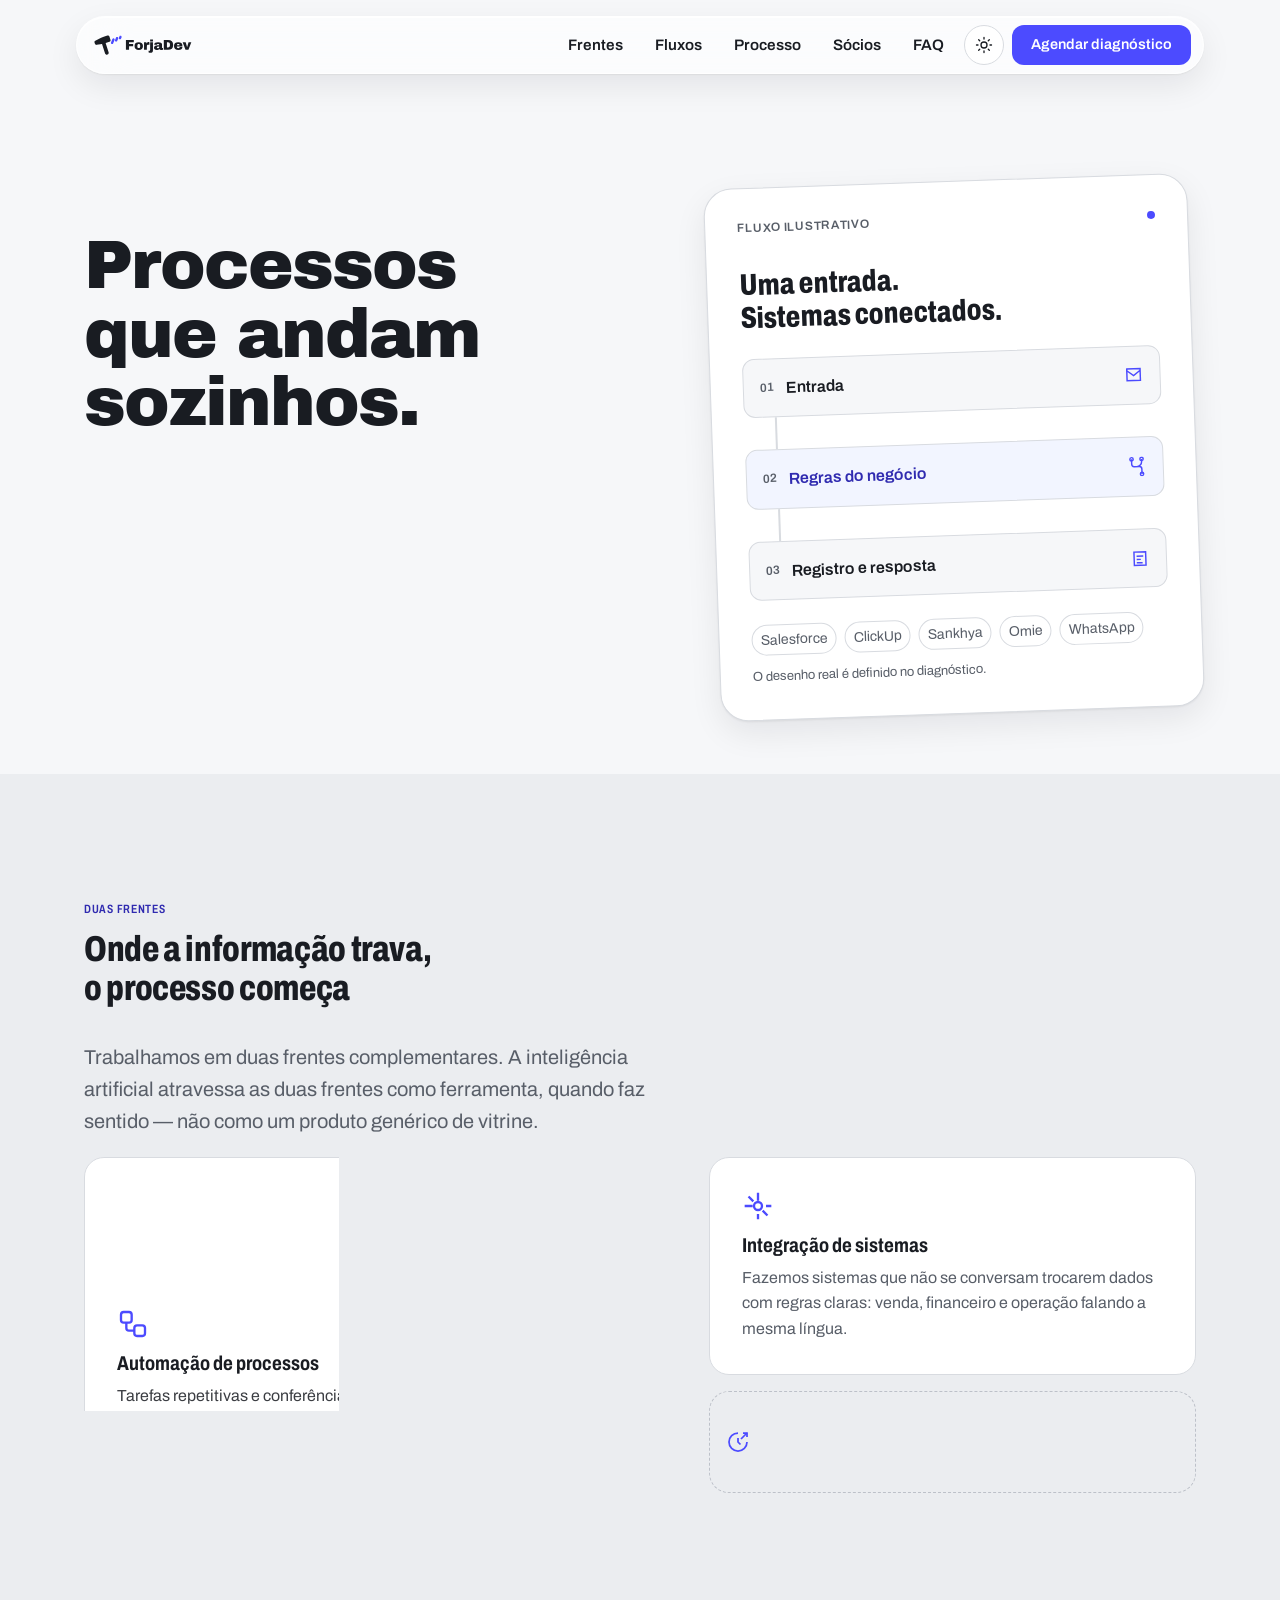
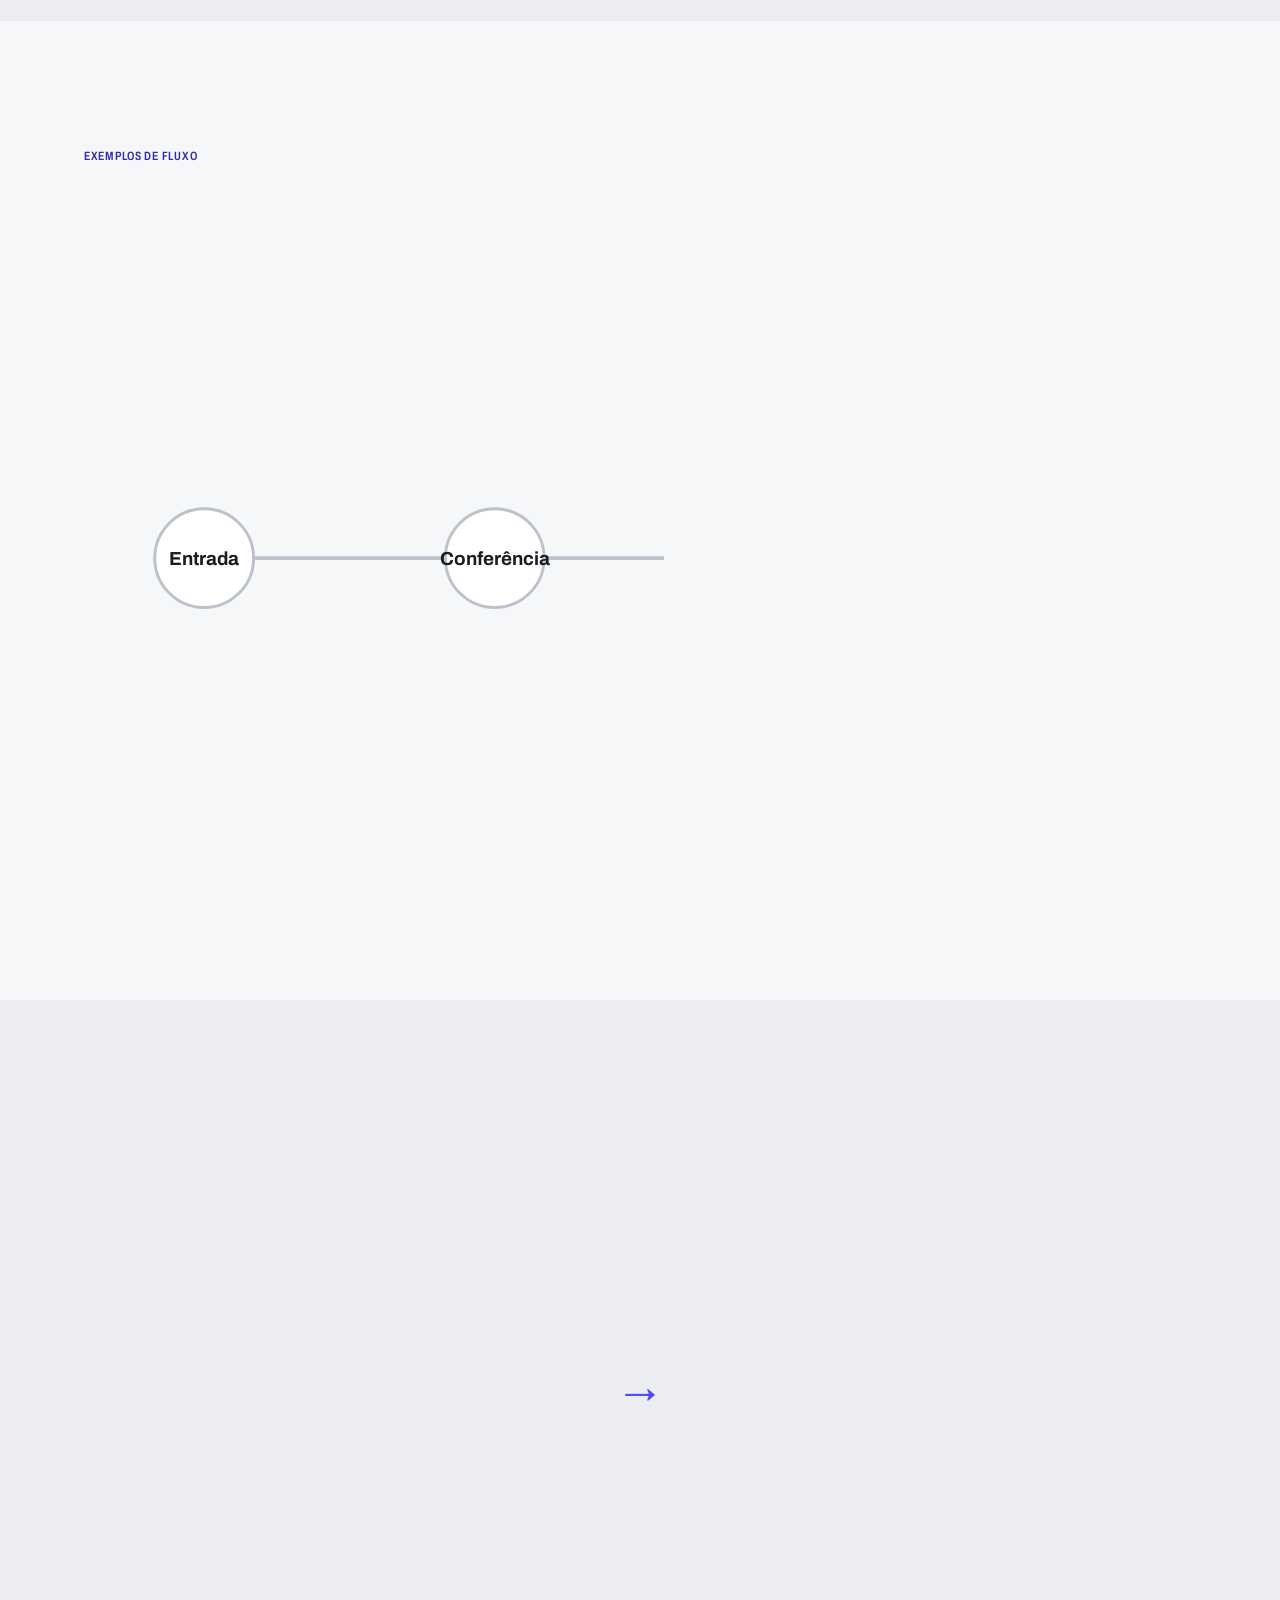
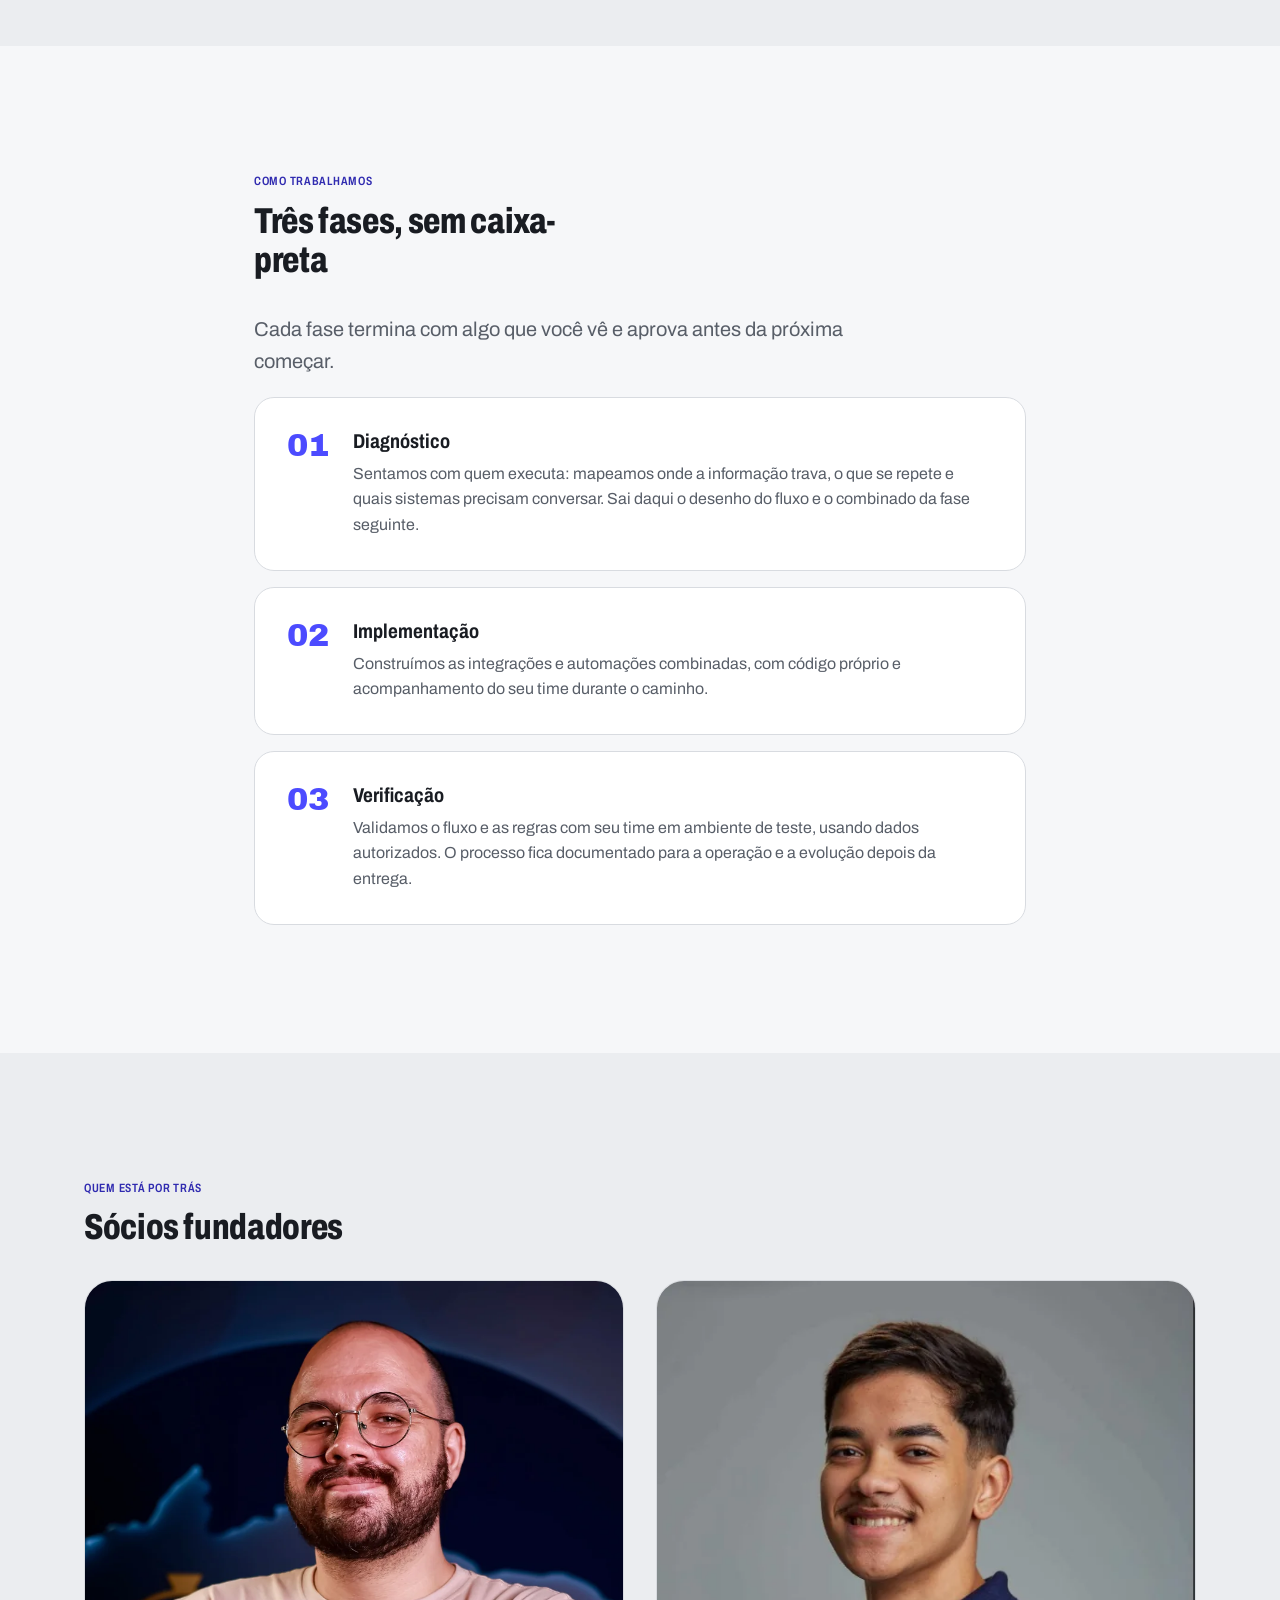
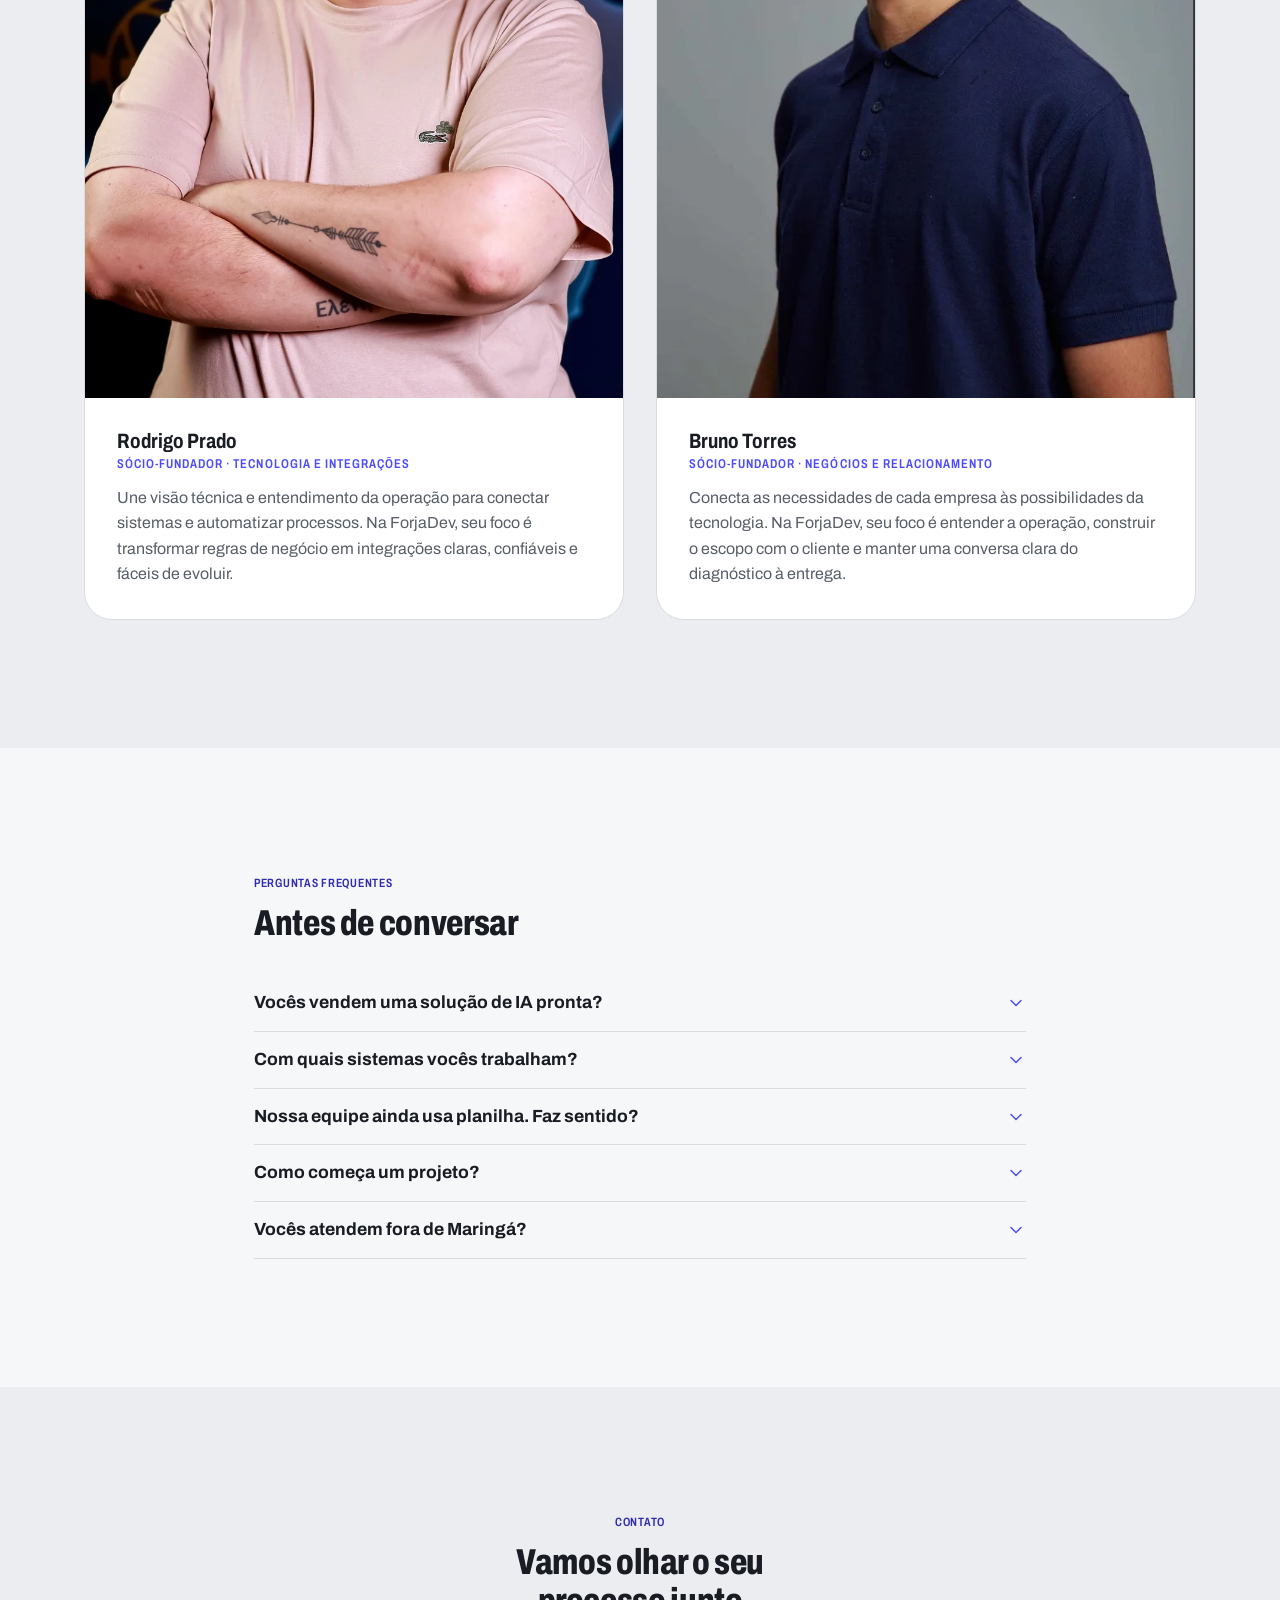
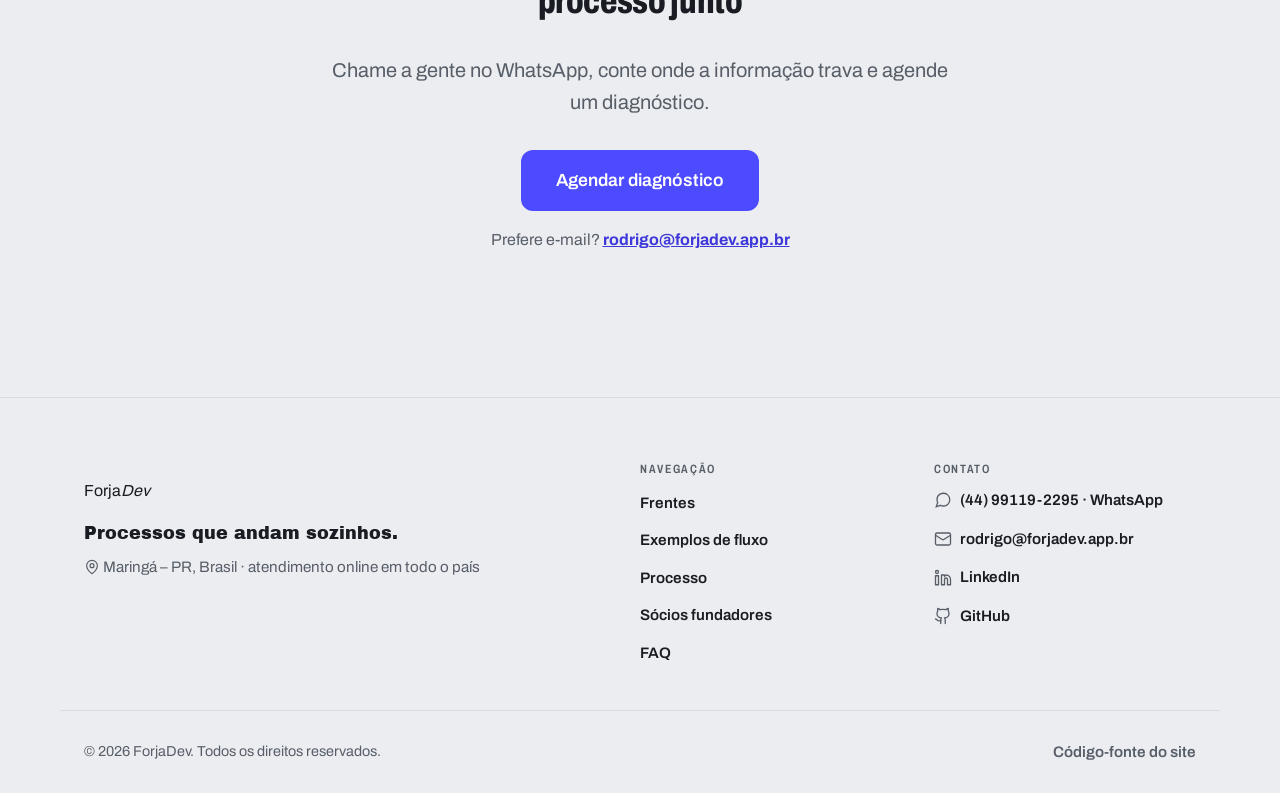
==== commit 58a533dc: "Fix dark label contrast and complete semantic motion fallbacks" ====
--- a/index.html
+++ b/index.html
@@ -29,6 +29,8 @@
 <link rel="icon" href="assets/img/favicon-16x16.png" type="image/png" sizes="16x16">
 <link rel="apple-touch-icon" href="assets/img/apple-touch-icon.png">
 <link rel="manifest" href="site.webmanifest">
+<link rel="preload" href="assets/fonts/archivo-black.woff2" as="font" type="font/woff2" crossorigin>
+<link rel="preload" href="assets/fonts/archivo-var.woff2" as="font" type="font/woff2" crossorigin>
 <link rel="stylesheet" href="assets/css/tokens.css">
 <link rel="stylesheet" href="assets/css/style.css">
 <script>try{var fdTema=localStorage.getItem("fd-tema");if(fdTema==="claro"||fdTema==="escuro")document.documentElement.setAttribute("data-tema",fdTema);}catch(e){/* Preferência do sistema sem depender do armazenamento. */}</script>
@@ -42,10 +44,11 @@
       <svg class="logo-horizontal" viewBox="467.25494 380.30161 202.95520 56.57135" role="img" aria-hidden="true" focusable="false"><path fill="var(--fd-logo-tinta)" fill-rule="nonzero" d="M 479.17654 400.71149 L 485.52896 397.26749 C 488.56393 395.62256 491.72284 394.26675 495.00565 393.20010 L 502.07086 390.90448 C 503.92639 390.30161 505.15558 390.92792 505.75848 392.78342 L 507.70627 398.77814 C 508.30917 400.63364 507.68286 401.86285 505.82733 402.46573 L 498.76215 404.76135 C 495.47931 405.82803 492.13434 406.63910 488.72726 407.19464 L 481.66968 408.34451 C 480.04050 408.60956 478.97086 407.95703 478.46072 406.38699 L 477.76508 404.24603 C 477.25494 402.67596 477.72543 401.49780 479.17654 400.71149"/><path fill="var(--fd-logo-tinta)" fill-rule="nonzero" d="M 493.90781 401.84134 C 494.34787 401.69833 494.79852 401.64502 495.25983 401.68130 C 495.72110 401.71762 496.15787 401.84079 496.57016 402.05087 C 496.98242 402.26093 497.33881 402.54187 497.63931 402.89374 C 497.93982 403.24557 498.16156 403.64154 498.30457 404.08160 L 504.21753 422.27988 C 504.36053 422.71991 504.41388 423.17059 504.37756 423.63187 C 504.34125 424.09317 504.21808 424.52994 504.00800 424.94220 C 503.79794 425.35449 503.51697 425.71088 503.16513 426.01138 C 502.81329 426.31189 502.41733 426.53363 501.97729 426.67664 C 501.53723 426.81961 501.08655 426.87296 500.62524 426.83664 C 500.16397 426.80032 499.72720 426.67715 499.31494 426.46710 C 498.90265 426.25702 498.54626 425.97607 498.24576 425.62421 C 497.94525 425.27237 497.72351 424.87643 497.58051 424.43637 L 491.66754 406.23810 C 491.52457 405.79803 491.47122 405.34735 491.50754 404.88608 C 491.54382 404.42480 491.66702 403.98801 491.87708 403.57574 C 492.08713 403.16345 492.36810 402.80707 492.71994 402.50656 C 493.07178 402.20605 493.46774 401.98431 493.90781 401.84134"/><path fill="var(--fd-logo-acento)" fill-rule="nonzero" d="M 514.25092 396.25577 C 514.52765 396.36761 514.77252 396.52814 514.98541 396.73737 C 515.19836 396.94659 515.36316 397.18863 515.47980 397.46341 C 515.59644 397.73819 515.65607 398.02484 515.65863 398.32336 C 515.66125 398.62186 515.60663 398.90952 515.49481 399.18631 L 512.96490 405.44800 C 512.85309 405.72479 512.69257 405.96964 512.48334 406.18256 C 512.27411 406.39548 512.03210 406.56024 511.75729 406.67691 C 511.48251 406.79355 511.19586 406.85315 510.89734 406.85577 C 510.59885 406.85837 510.31119 406.80377 510.03439 406.69193 C 509.75763 406.58011 509.51276 406.41959 509.29984 406.21033 C 509.08691 406.00110 508.92215 405.75909 508.80551 405.48431 C 508.68884 405.20950 508.62924 404.92285 508.62662 404.62436 C 508.62402 404.32584 508.67865 404.03818 508.79047 403.76141 L 511.32034 397.49969 C 511.43219 397.22293 511.59271 396.97809 511.80197 396.76517 C 512.01117 396.55225 512.25323 396.38745 512.52802 396.27081 C 512.80280 396.15417 513.08942 396.09454 513.38794 396.09195 C 513.68646 396.08932 513.97412 396.14395 514.25092 396.25577"/><path fill="var(--fd-logo-acento)" fill-rule="nonzero" d="M 521.03290 393.69757 C 521.30969 393.80942 521.55457 393.96994 521.76746 394.17917 C 521.98041 394.38843 522.14514 394.63043 522.26184 394.90521 C 522.37848 395.17999 522.43805 395.46667 522.44067 395.76517 C 522.44330 396.06369 522.38867 396.35132 522.27686 396.62811 L 520.59027 400.80258 C 520.47845 401.07935 520.31787 401.32422 520.10864 401.53714 C 519.89941 401.75006 519.65741 401.91483 519.38263 402.03149 C 519.10785 402.14813 518.82117 402.20773 518.52264 402.21033 C 518.22418 402.21295 517.93652 402.15833 517.65973 402.04651 C 517.38293 401.93469 517.13812 401.77417 516.92517 401.56491 C 516.71228 401.35568 516.54749 401.11365 516.43085 400.83887 C 516.31421 400.56409 516.25458 400.27744 516.25195 399.97894 C 516.24933 399.68042 516.30396 399.39276 516.41577 399.11600 L 518.10242 394.94153 C 518.21423 394.66473 518.37476 394.41989 518.58398 394.20697 C 518.79321 393.99405 519.03522 393.82925 519.31000 393.71262 C 519.58484 393.59598 519.87146 393.53635 520.16998 393.53375 C 520.46851 393.53113 520.75610 393.58575 521.03290 393.69757"/><path fill="var(--fd-logo-acento)" fill-rule="nonzero" d="M 527.36475 391.36444 C 527.64154 391.47629 527.88635 391.63681 528.09930 391.84604 C 528.31219 392.05530 528.47699 392.29730 528.59363 392.57208 C 528.71027 392.84686 528.76990 393.13354 528.77252 393.43204 C 528.77515 393.73056 528.72052 394.01819 528.60870 394.29498 L 527.76538 396.38220 C 527.65356 396.65900 527.49304 396.90384 527.28381 397.11676 C 527.07452 397.32968 526.83252 397.49448 526.55774 397.61111 C 526.28296 397.72775 525.99628 397.78738 525.69781 397.78998 C 525.39929 397.79260 525.11163 397.73798 524.83484 397.62616 C 524.55804 397.51431 524.31323 397.35379 524.10028 397.14453 C 523.88739 396.93530 523.72260 396.69330 523.60596 396.41852 C 523.48932 396.14371 523.42969 395.85706 523.42706 395.55856 C 523.42450 395.26004 523.47906 394.97241 523.59094 394.69562 L 524.43420 392.60840 C 524.54602 392.33160 524.70660 392.08676 524.91583 391.87384 C 525.12506 391.66092 525.36707 391.49612 525.64185 391.37949 C 525.91663 391.26285 526.20331 391.20322 526.50183 391.20062 C 526.80029 391.19803 527.08795 391.25262 527.36475 391.36444"/><path fill="var(--fd-logo-tinta)" fill-rule="nonzero" d="M 536.87939 399.21094 L 551.76703 399.21094 L 551.76703 403.62943 L 542.79742 403.62943 L 542.79742 406.78879 L 550.50885 406.78879 L 550.50885 411.01935 L 542.79742 411.01935 L 542.79742 417.63281 L 536.87939 417.63281 L 536.87939 399.21094 M 569.06427 410.56433 C 569.06427 412.97391 568.35474 414.80783 566.93561 416.06604 C 565.51654 417.32486 563.56622 417.95428 561.08484 417.95428 C 558.60400 417.95428 556.65833 417.32947 555.24786 416.07983 C 553.83795 414.83023 553.13300 412.99173 553.13300 410.56433 C 553.13300 408.13632 553.83795 406.29752 555.24786 405.04791 C 556.65833 403.79828 558.60400 403.17349 561.08484 403.17349 C 563.56622 403.17349 565.51654 403.80289 566.93561 405.06174 C 568.35474 406.31995 569.06427 408.15414 569.06427 410.56433 M 558.46063 409.81458 L 558.46063 411.34082 C 558.46063 413.33960 559.33539 414.33899 561.08484 414.33899 C 562.85211 414.33899 563.73572 413.33960 563.73572 411.34082 L 563.73572 409.81458 C 563.73572 407.79736 562.85211 406.78879 561.08484 406.78879 C 559.33539 406.78879 558.46063 407.79736 558.46063 409.81458 M 581.22083 403.46823 L 581.22083 407.94016 L 579.50671 407.94016 C 578.40015 407.94016 577.60126 408.22568 577.10999 408.79675 C 576.61938 409.36783 576.37408 410.21585 576.37408 411.34082 L 576.37408 417.63281 L 571.04553 417.63281 L 571.04553 403.49493 L 575.41058 403.49493 L 575.75787 405.63742 C 576.07959 404.81641 576.58838 404.19589 577.28412 403.77588 C 577.98047 403.35648 578.76611 403.14676 579.64117 403.14676 C 580.05139 403.14676 580.41705 403.19589 580.73822 403.29416 C 581.06000 403.39240 581.22083 403.45044 581.22083 403.46823 M 582.53247 401.83514 L 582.53247 398.21985 L 587.86102 398.21985 L 587.86102 401.83514 L 582.53247 401.83514 M 582.96082 423.25607 C 582.49658 423.25607 581.92548 423.21127 581.24756 423.12161 C 580.56903 423.03256 580.03357 422.91650 579.64117 422.77344 L 579.64117 419.58737 L 581.03296 419.58737 C 582.03265 419.58737 582.53247 419.01630 582.53247 417.87415 L 582.53247 403.49493 L 587.86102 403.49493 L 587.86102 418.40930 C 587.86102 420.12314 587.47260 421.35925 586.69580 422.11761 C 585.91968 422.87659 584.67462 423.25607 582.96082 423.25607 M 604.97125 407.77896 L 604.97125 413.29538 C 604.97125 413.59872 605.04248 413.84866 605.18494 414.04517 C 605.32800 414.24103 605.54236 414.33899 605.82788 414.33899 L 606.79132 414.33899 L 606.79132 417.41818 C 606.73792 417.45444 606.59973 417.51245 606.37683 417.59229 C 606.15332 417.67273 605.83649 417.75317 605.42627 417.83362 C 605.01544 417.91406 604.54236 417.95428 604.00684 417.95428 C 602.97156 417.95428 602.11926 417.79800 601.44989 417.48544 C 600.78058 417.17288 600.32098 416.73996 600.07104 416.18671 C 599.39252 416.72217 598.63385 417.15076 597.79498 417.47253 C 596.95618 417.79370 595.97430 417.95428 594.84937 417.95428 C 591.52911 417.95428 589.86902 416.63342 589.86902 413.99173 C 589.86902 412.61685 590.23956 411.56802 590.98077 410.84528 C 591.72131 410.12192 592.78766 409.62634 594.17969 409.35861 C 595.57239 409.09088 597.39343 408.95703 599.64270 408.95703 L 599.64270 408.26160 C 599.64270 407.70773 599.45081 407.28799 599.06702 407.00247 C 598.68323 406.71692 598.18768 406.57416 597.58038 406.57416 C 597.02710 406.57416 596.54968 406.67242 596.14807 406.86890 C 595.74652 407.06540 595.54572 407.37766 595.54572 407.80566 L 595.54572 407.91342 L 590.29730 407.91342 C 590.27948 407.82379 590.27057 407.69882 590.27057 407.53854 C 590.27057 406.19928 590.90894 405.13696 592.18555 404.35156 C 593.46155 403.56616 595.28687 403.17349 597.66144 403.17349 C 599.82111 403.17349 601.57916 403.53516 602.93567 404.25854 C 604.29272 404.98129 604.97125 406.15475 604.97125 407.77896 M 595.19751 413.29538 C 595.19751 414.18762 595.80450 414.63373 597.01855 414.63373 C 597.71490 414.63373 598.32617 414.44644 598.85242 414.07187 C 599.37927 413.69666 599.64270 413.23245 599.64270 412.67917 L 599.64270 411.47437 C 598.12537 411.47437 597.00500 411.63956 596.28168 411.96994 C 595.55890 412.30029 595.19751 412.74213 595.19751 413.29538 M 625.96295 408.42188 C 625.96295 414.56250 622.74097 417.63281 616.29700 417.63281 L 608.31757 417.63281 L 608.31757 399.21094 L 616.29700 399.21094 C 622.74097 399.21094 625.96295 402.28125 625.96295 408.42188 M 614.23560 413.21432 L 616.19019 413.21432 C 618.67163 413.21432 619.91229 411.88458 619.91229 409.22507 L 619.91229 407.61868 C 619.91229 404.95917 618.67163 403.62943 616.19019 403.62943 L 614.23560 403.62943 L 614.23560 413.21432 M 643.47479 410.56433 L 643.47479 411.47437 L 632.87122 411.47437 C 632.87122 412.49188 633.09900 413.25946 633.55463 413.77710 C 634.00964 414.29477 634.72809 414.55359 635.70996 414.55359 C 636.60223 414.55359 637.25806 414.36630 637.67743 413.99173 C 638.09686 413.61655 638.30658 413.11670 638.30658 412.49219 L 643.47479 412.49219 C 643.47479 414.20541 642.82330 415.54407 641.52026 416.50815 C 640.21722 417.47223 638.31604 417.95428 635.81683 417.95428 C 633.19293 417.95428 631.15796 417.34299 629.71185 416.12036 C 628.26569 414.89716 627.54266 413.04514 627.54266 410.56433 C 627.54266 408.13632 628.24792 406.29752 629.65839 405.04791 C 631.06830 403.79828 633.01392 403.17349 635.49536 403.17349 C 638.08362 403.17349 640.06061 403.78049 641.42627 404.99448 C 642.79199 406.20850 643.47479 408.06509 643.47479 410.56433 M 632.89789 408.95703 L 638.09283 408.95703 C 638.09283 408.22568 637.88318 407.64569 637.46375 407.21707 C 637.04437 406.78848 636.45978 406.57416 635.70996 406.57416 C 634.03174 406.57416 633.09442 407.36844 632.89789 408.95703 M 649.20496 417.63281 L 643.84967 403.49493 L 649.57983 403.49493 L 652.17731 412.30429 L 652.36426 412.30429 L 654.96179 403.49493 L 660.21014 403.49493 L 654.80060 417.63281 L 649.20496 417.63281"/></svg>
       <span class="sr-only">ForjaDev — início</span>
     </a>
-    <button class="menu-btn" type="button" aria-expanded="false" aria-controls="menu-principal">
+    <details class="nav-disclosure" id="nav-disclosure" open>
+    <summary class="menu-btn" aria-expanded="false" aria-controls="menu-principal">
       <svg class="ic-menu" viewBox="0 0 24 24" width="24" height="24" fill="none" stroke="currentColor" stroke-width="1.75" stroke-linecap="round" aria-hidden="true" focusable="false"><path d="M4 7h16M4 12h16M4 17h16"/></svg>
       <span class="sr-only">Abrir menu</span>
-    </button>
+    </summary>
     <ul class="menu" id="menu-principal">
       <li><a href="#frentes">Frentes</a></li>
       <li><a href="#fluxo">Fluxos</a></li>
@@ -60,6 +63,7 @@
       </li>
       <li><a class="btn btn-acento btn-sm" href="https://wa.me/5544991192295?text=Ol%C3%A1!%20Vim%20pelo%20site%20da%20ForjaDev%20e%20quero%20agendar%20um%20diagn%C3%B3stico." target="_blank" rel="noopener">Agendar diagnóstico</a></li>
     </ul>
+    </details>
   </nav>
 </header>
 
@@ -87,7 +91,7 @@
         Conte qual etapa ainda depende de copiar e colar.
       </p>
       </div>
-      <div class="hero-visual" aria-label="Exemplo ilustrativo: uma entrada percorre sistemas conectados, com regras e registro">
+      <div class="hero-visual" role="group" aria-label="Exemplo ilustrativo: uma entrada percorre sistemas conectados, com regras e registro">
         <div class="hero-visual-cabecalho"><span class="hero-visual-rotulo">Fluxo ilustrativo</span><span class="hero-visual-sinal" aria-hidden="true"></span></div>
         <p class="hero-visual-titulo">Uma entrada.<br>Sistemas conectados.</p>
         <div class="hero-visual-caminho" aria-hidden="true">
--- a/assets/css/style.css
+++ b/assets/css/style.css
@@ -1,4 +1,4 @@
-:root{--fd-site-curva-saida:var(--fd-g-curva-saida);--fd-site-dur-cena:var(--fd-g-dur-cena);--fd-site-dur-fluxo:var(--fd-g-dur-fluxo);--fd-site-esp-2:var(--fd-g-esp-2);--fd-site-esp-3:var(--fd-g-esp-3);--fd-site-esp-4:var(--fd-g-esp-4);--fd-site-esp-5:var(--fd-g-esp-5);--fd-site-esp-6:var(--fd-g-esp-6);--fd-site-esp-8:var(--fd-g-esp-8);--fd-site-fonte:var(--fd-g-fonte);--fd-site-fonte-display:var(--fd-g-fonte-display);}
+:root{--fd-site-esp-7:var(--fd-g-esp-7);--fd-site-curva-saida:var(--fd-g-curva-saida);--fd-site-dur-cena:var(--fd-g-dur-cena);--fd-site-dur-fluxo:var(--fd-g-dur-fluxo);--fd-site-esp-2:var(--fd-g-esp-2);--fd-site-esp-3:var(--fd-g-esp-3);--fd-site-esp-4:var(--fd-g-esp-4);--fd-site-esp-5:var(--fd-g-esp-5);--fd-site-esp-6:var(--fd-g-esp-6);--fd-site-esp-8:var(--fd-g-esp-8);--fd-site-fonte:var(--fd-g-fonte);--fd-site-fonte-display:var(--fd-g-fonte-display);}
 @font-face{font-family:"Archivo";src:url("../fonts/archivo-var.woff2") format("woff2");font-weight:100 900;font-stretch:62% 125%;font-display:swap}
 @font-face{font-family:"Archivo Black";src:url("../fonts/archivo-black.woff2") format("woff2");font-weight:400;font-display:swap}
 *,*::before,*::after{box-sizing:border-box}
@@ -42,12 +42,12 @@
 /* Secoes 96-160px */
 .secao{padding-block:var(--fd-secao);background:var(--fd-fundo)}
 .secao-alt{background:var(--fd-superficie-2)}
-.rotulo-secao{margin:0 0 var(--fd-site-esp-3);font:var(--fd-tipo-rotulo);font-stretch:var(--fd-tipo-rotulo-largura);letter-spacing:var(--fd-tipo-rotulo-espacamento);text-transform:uppercase;color:var(--fd-acao)}
+.rotulo-secao{margin:0 0 var(--fd-site-esp-3);font:var(--fd-tipo-rotulo);font-stretch:var(--fd-tipo-rotulo-largura);letter-spacing:var(--fd-tipo-rotulo-espacamento);text-transform:uppercase;color:var(--fd-acao-suave-texto)}
 .secao h2{font-family:var(--fd-site-fonte);font-weight:800;font-size:clamp(1.75rem,3.5vw,2.25rem);font-stretch:var(--fd-tipo-titulo-2-largura);letter-spacing:var(--fd-tipo-titulo-2-espacamento);line-height:1.1;margin:0 0 var(--fd-site-esp-6);max-width:20ch}
 .lead{font-size:clamp(1.05rem,1.8vw,1.25rem);color:var(--fd-texto-suave);max-width:56ch}
 
 /* Hero: display 64-88px, escala 1.333, condensada onde cabe */
-.hero{min-height:92svh;display:flex;align-items:center;padding-top:120px;background:radial-gradient(1100px 480px at 88% -12%,var(--fd-acao-suave),transparent 62%),var(--fd-fundo)}
+.hero{min-height:92svh;display:flex;align-items:center;padding-top:120px;background:var(--fd-fundo)}
 .hero-titulo{margin:0 0 var(--fd-site-esp-5);font-family:var(--fd-site-fonte-display);font-weight:400;font-size:clamp(2.6rem,6.2vw,5.5rem);line-height:1.0;letter-spacing:var(--fd-tipo-display-xl-espacamento);max-width:12ch}
 .hero-sub{margin:0 0 var(--fd-site-esp-6);max-width:54ch;color:var(--fd-texto-suave);font-size:clamp(1.1rem,2vw,1.3125rem)}
 .hero-acoes{display:flex;flex-wrap:wrap;gap:var(--fd-site-esp-3);margin-bottom:var(--fd-site-esp-5)}
@@ -223,18 +223,21 @@
 }
 
 /* Progressive enhancement: conteúdo e navegação úteis antes de qualquer script. */
-html:not(.controls-ready) .tema-btn,html:not(.menu-ready) .menu-btn{display:none}
+html:not(.controls-ready) .tema-btn{display:none}
 html.tabs-ready .fluxo-abas{display:flex}
 html.tabs-ready .fluxo-titulo-estatico{display:none}
 html:not(.tabs-ready) .fluxo-painel-conteudo+.fluxo-painel-conteudo{margin-top:var(--fd-site-esp-7);padding-top:var(--fd-site-esp-6);border-top:1px solid var(--fd-borda)}
 .fluxo-titulo-estatico{font:var(--fd-tipo-titulo-3);font-size:1.25rem}
+/* Disclosure nativo aberto é também a navegação de emergência sem JS. */
+.nav-disclosure{margin-left:auto}
+.nav-disclosure>summary{list-style:none}
+.nav-disclosure>summary::-webkit-details-marker{display:none}
 @media(max-width:760px){
- html:not(.menu-ready) .topo{position:static;margin:var(--fd-site-esp-4)}
- html:not(.menu-ready) .topo-nav{flex-wrap:wrap;border-radius:var(--fd-raio-cartao)}
- html:not(.menu-ready) .menu{position:static;display:flex;flex-wrap:wrap;gap:4px;justify-content:center;margin:auto}
- html:not(.menu-ready) .menu a{font-size:.875rem}
- html:not(.menu-ready) .hero{padding-top:var(--fd-site-esp-6)}
- .menu-ready .menu{max-height:calc(100svh - 176px);overflow-y:auto}
+ .nav-disclosure>.menu-btn{display:inline-flex}
+ .nav-disclosure[open]>.menu{display:flex}
+ .nav-disclosure>.menu{position:fixed;inset:80px var(--fd-site-esp-4) auto;flex-direction:column;align-items:stretch;gap:0;background:var(--fd-superficie);border:1px solid var(--fd-borda);border-radius:var(--fd-raio-cartao);box-shadow:var(--fd-elevacao-3);padding:var(--fd-site-esp-4);max-height:calc(100svh - 176px);overflow-y:auto}
+ .nav-disclosure:not([open])>.menu{display:none}
+ html:not(.controls-ready) .tema-btn{display:none}
 }
 /* Cena editorial da entrada ao registro: decorativa, explicitamente ilustrativa. */
 .hero-grade{display:grid;grid-template-columns:1.2fr 1fr;gap:var(--fd-site-esp-7);align-items:center;width:100%}
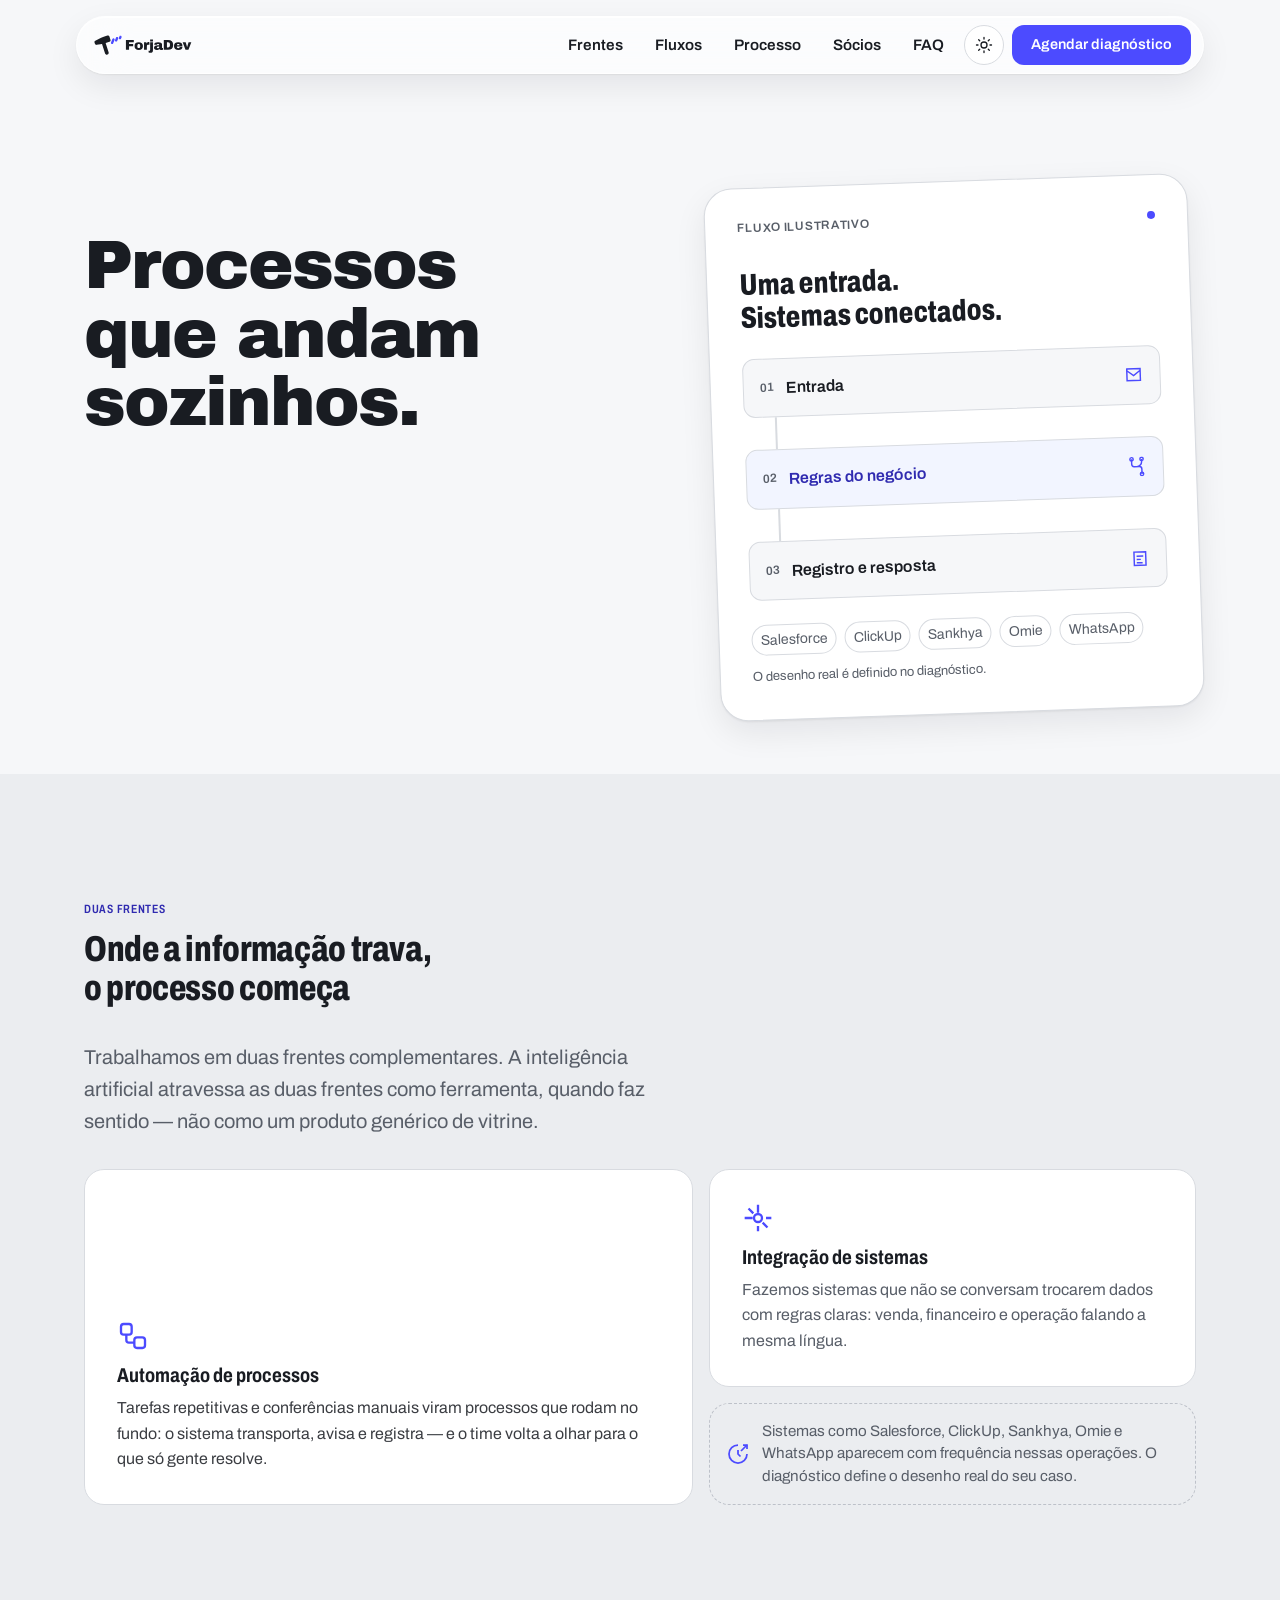
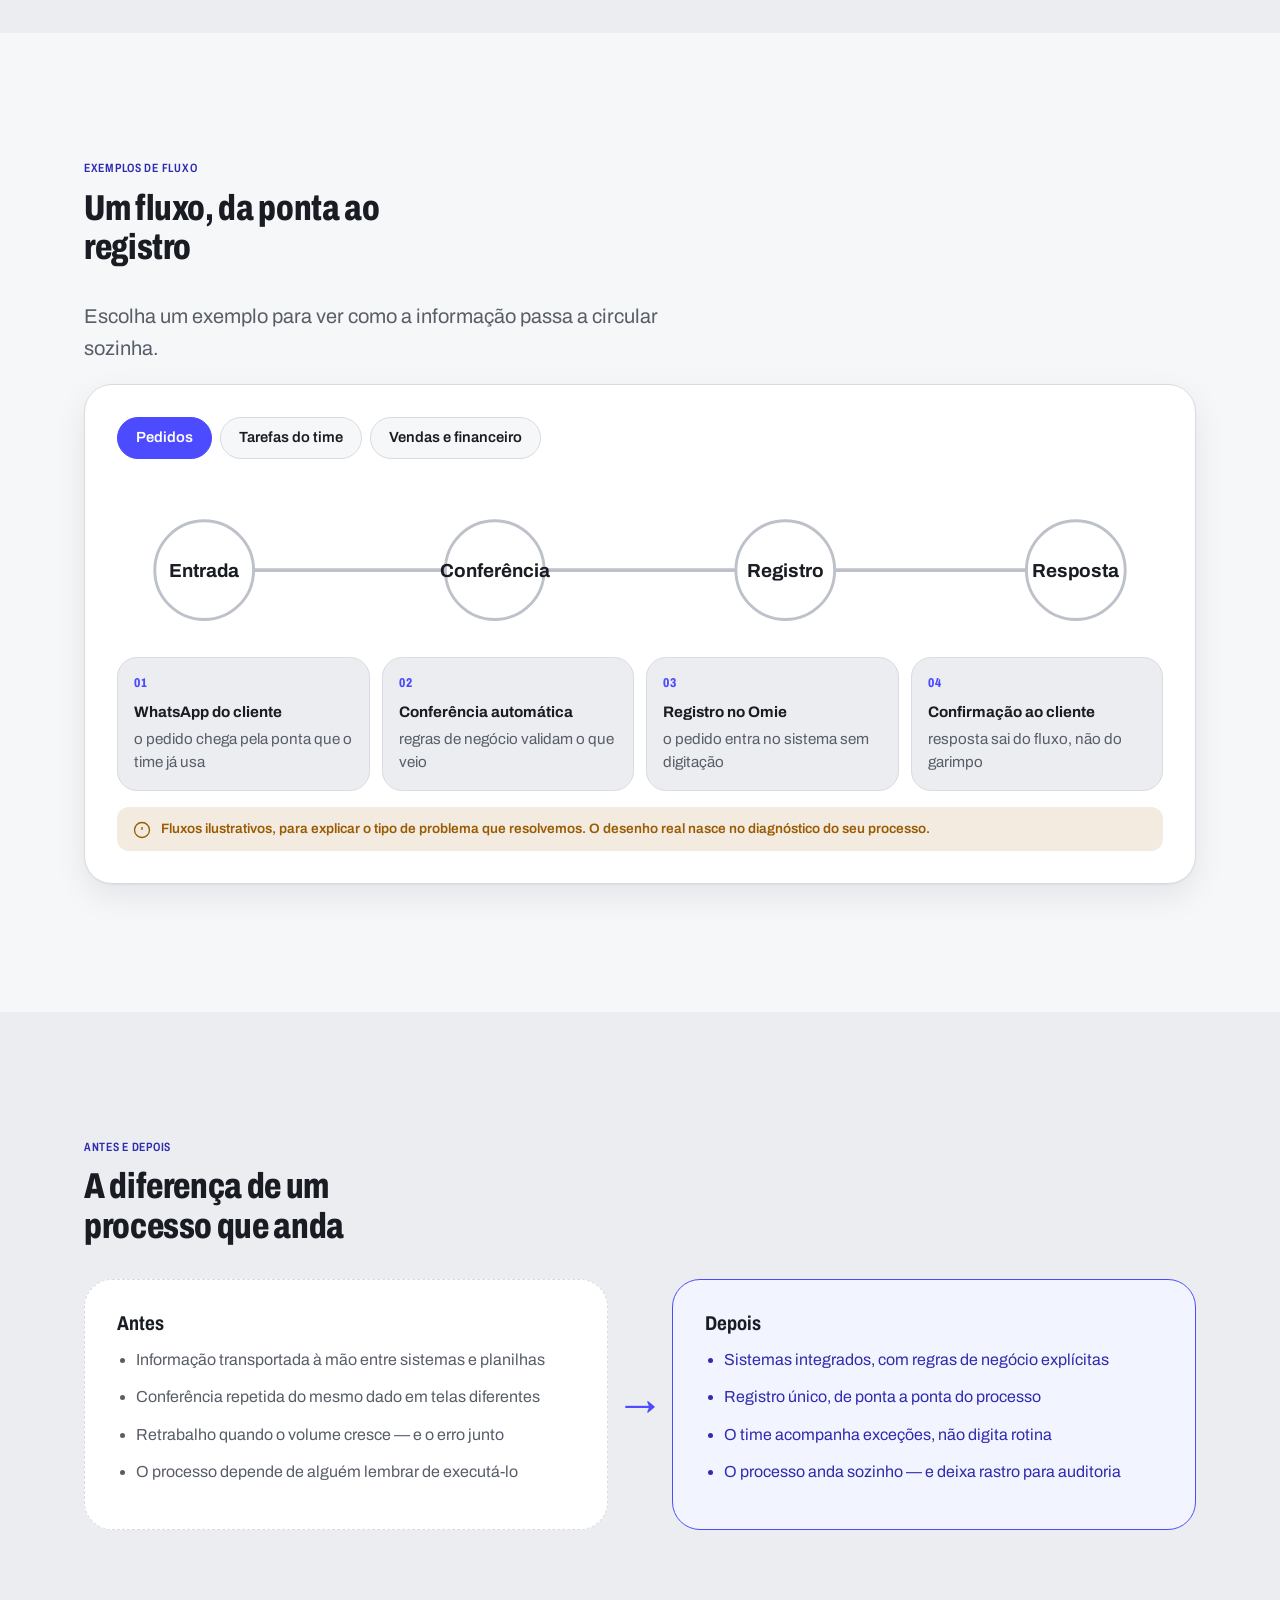
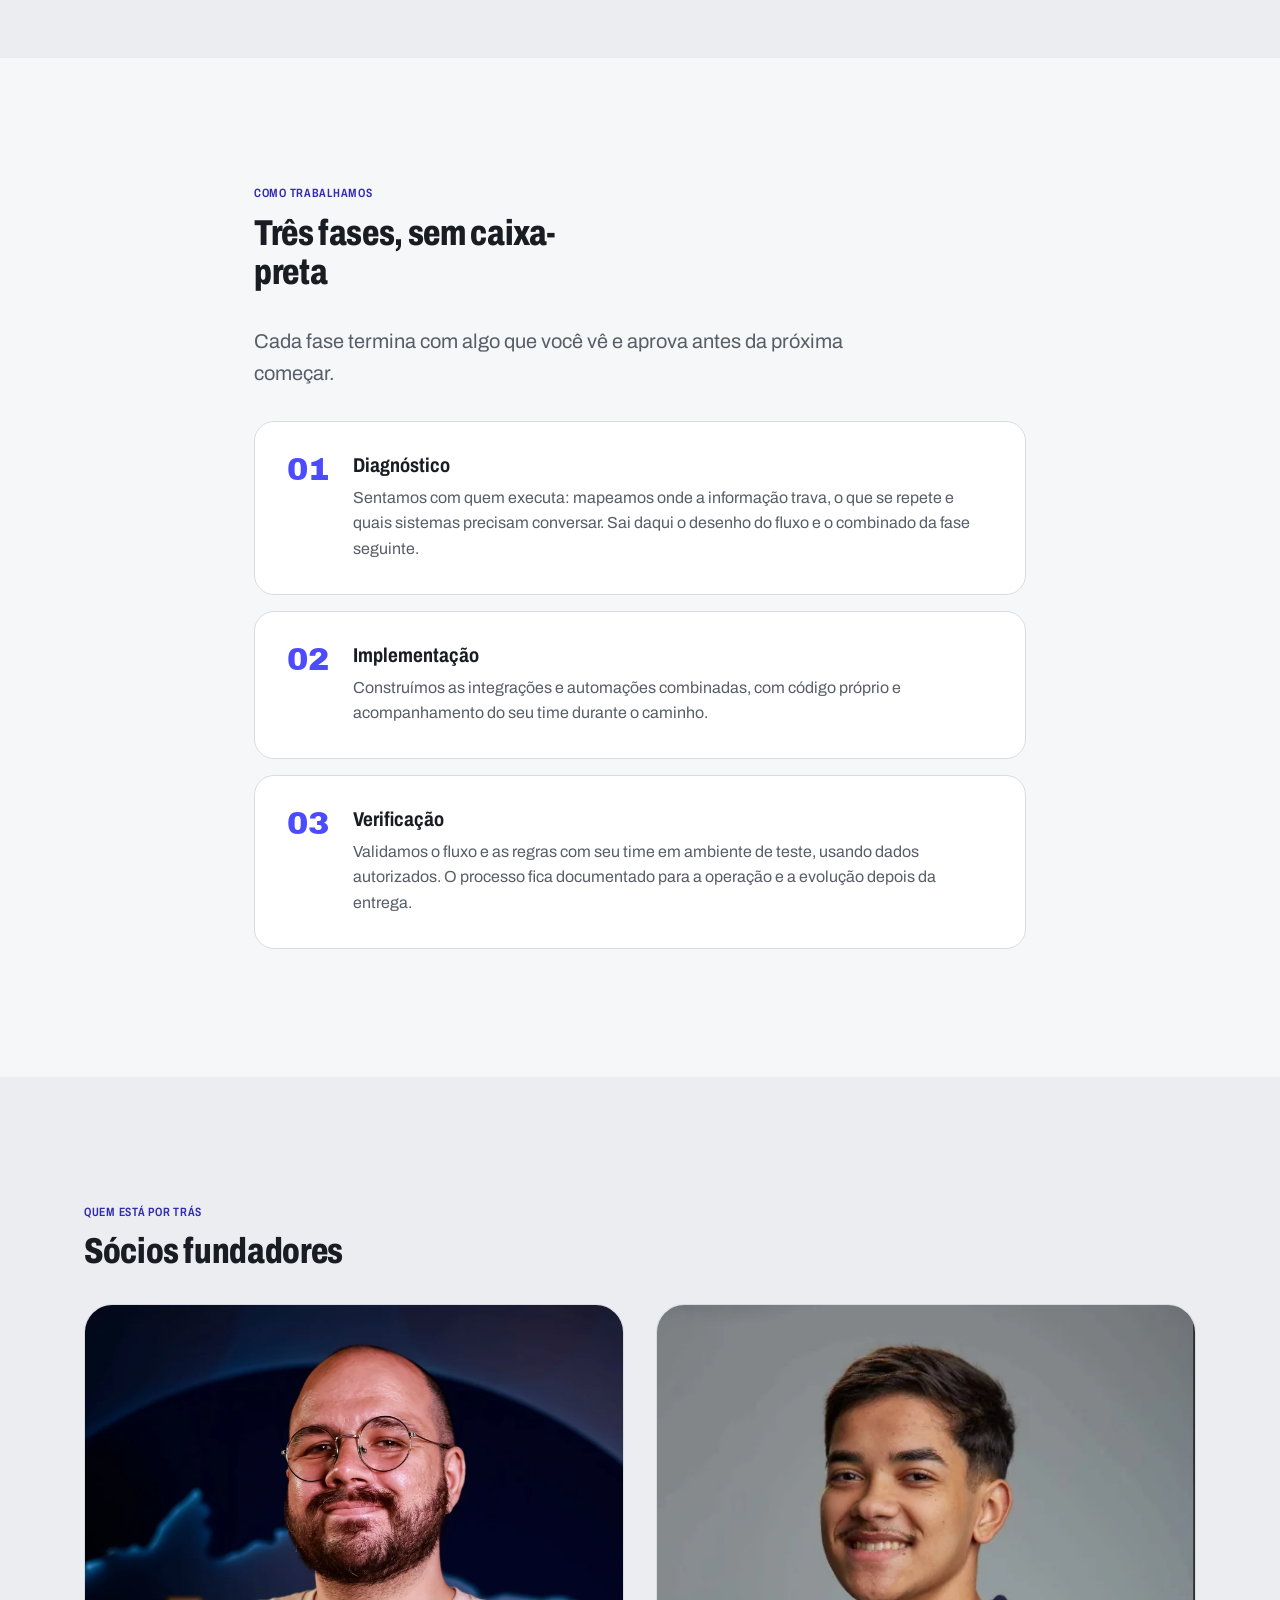
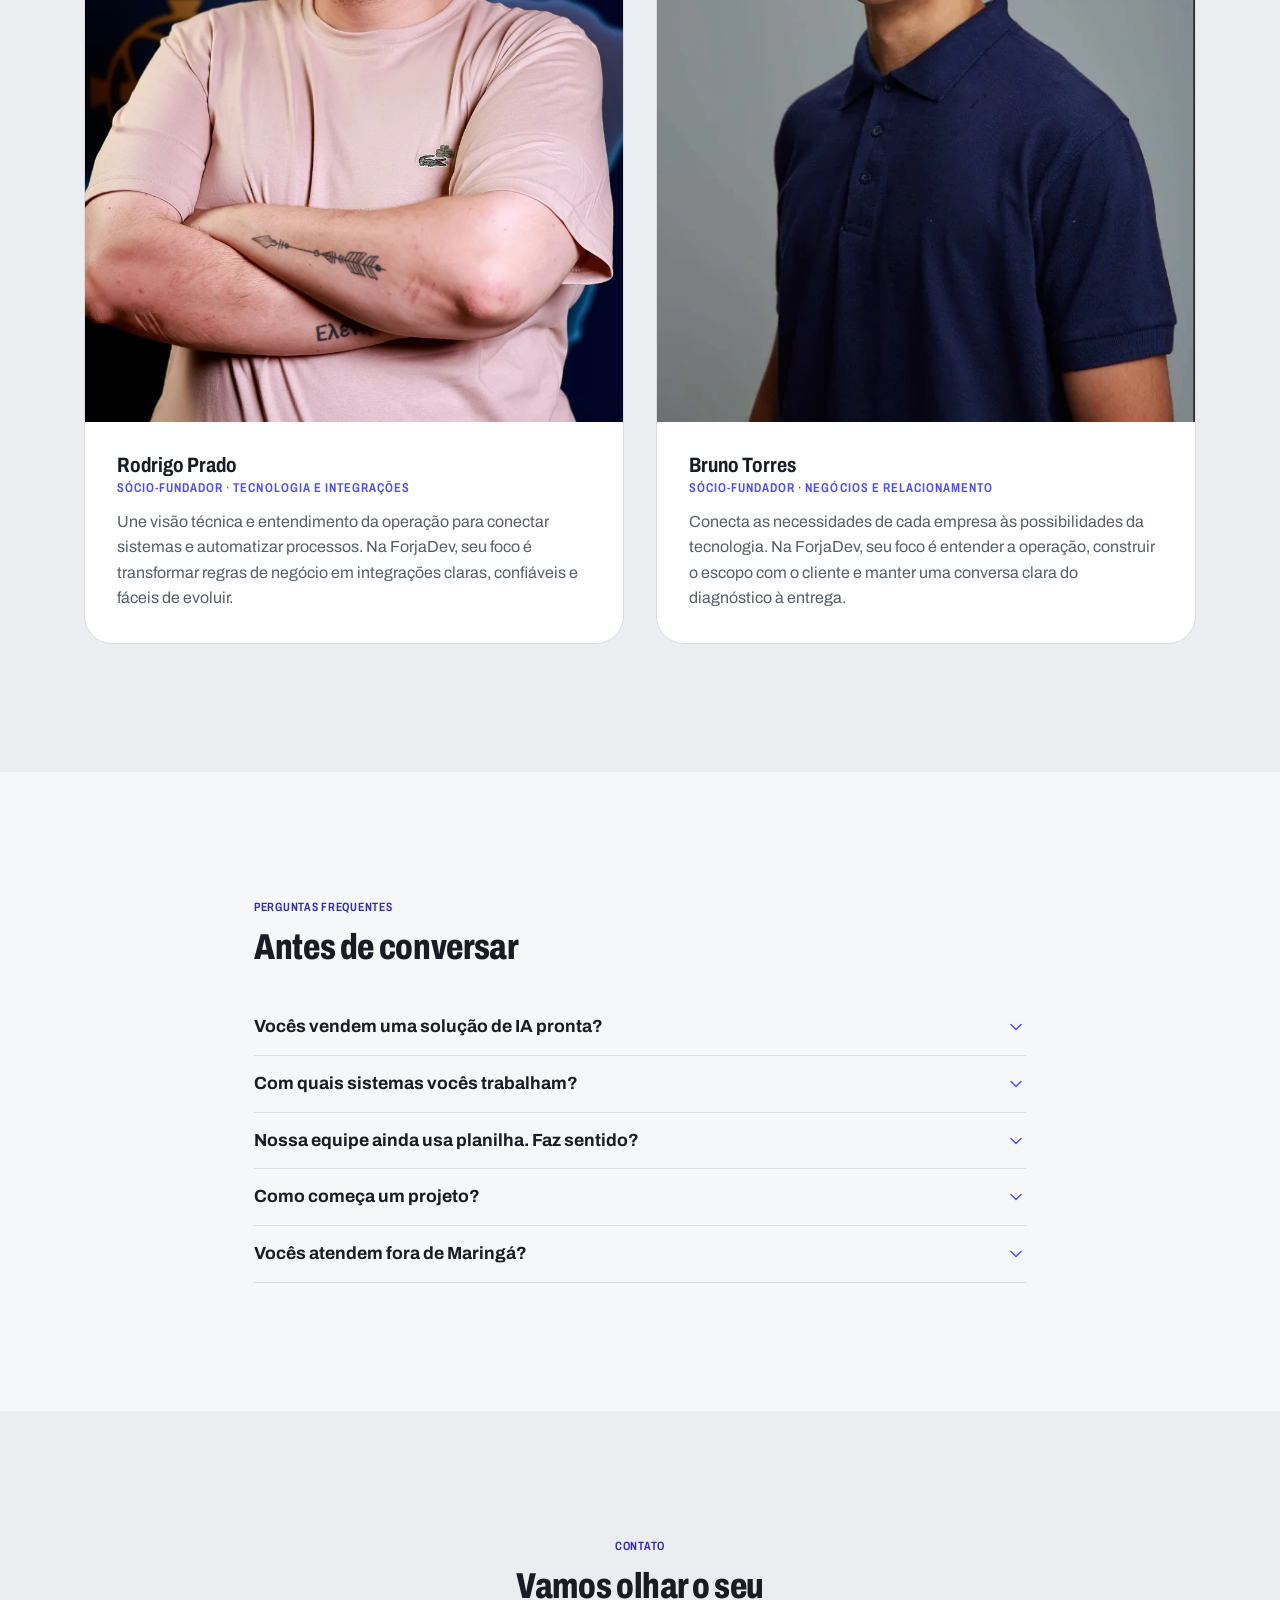
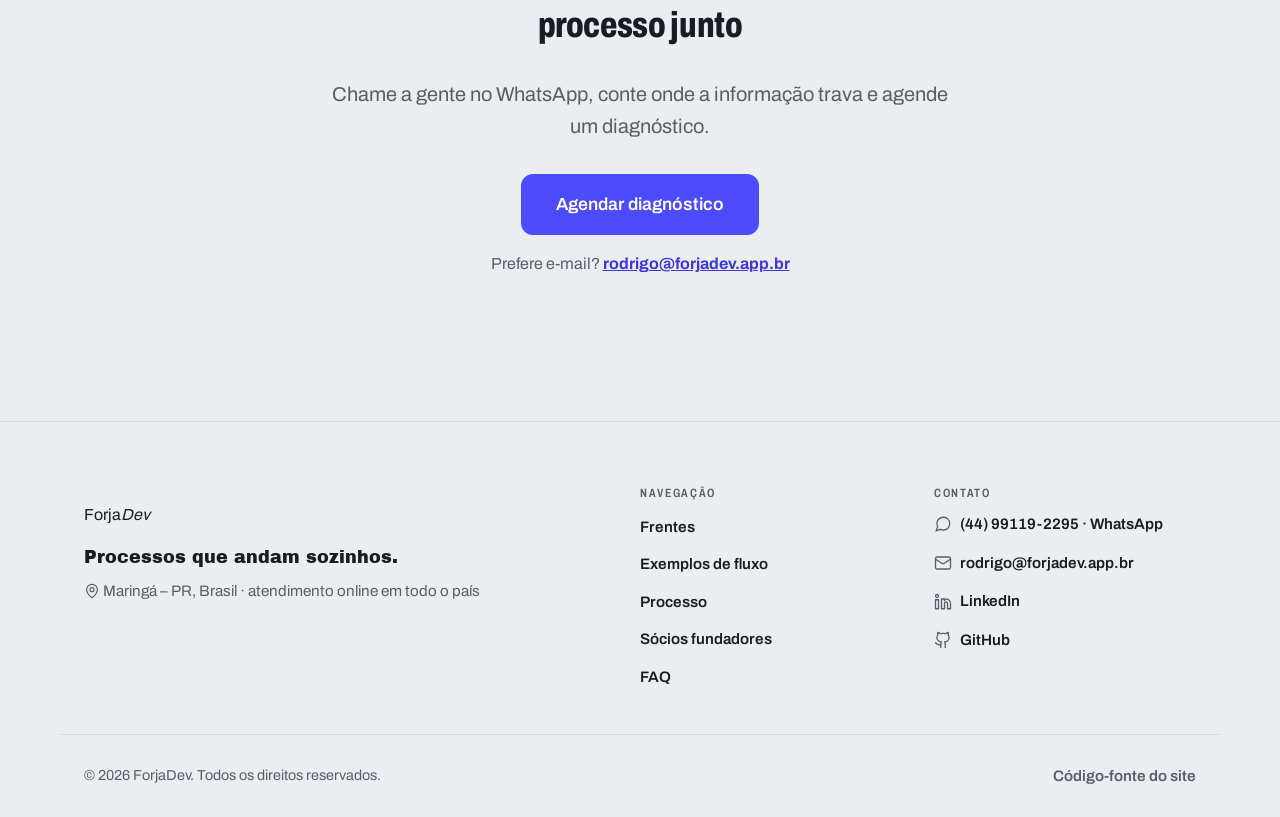
==== commit c73e4c25: "Fix inline spacing tokens, 404 display font and keyboard focus" ====
--- a/index.html
+++ b/index.html
@@ -67,7 +67,7 @@
   </nav>
 </header>
 
-<main id="conteudo">
+<main id="conteudo" tabindex="-1">
 
   <section class="hero" aria-labelledby="hero-titulo">
     <div class="container hero-grade">
@@ -112,7 +112,7 @@
       <p class="rotulo-secao reveal">Duas frentes</p>
       <h2 id="frentes-titulo" class="reveal">Onde a informação trava, o processo começa</h2>
       <p class="lead reveal">Trabalhamos em duas frentes complementares. A inteligência artificial atravessa as duas frentes como ferramenta, quando faz sentido — não como um produto genérico de vitrine.</p>
-      <div class="bento" style="margin-top:var(--fd-space-6)">
+      <div class="bento" style="margin-top:var(--fd-site-esp-6)">
         <article class="cartao bento-destaque reveal" style="--d:0">
           <svg class="cartao-ic" viewBox="0 0 24 24" fill="none" stroke="currentColor" aria-hidden="true" focusable="false"><rect width="8" height="8" x="3" y="3" rx="2"/><path d="M7 11v4a2 2 0 0 0 2 2h4"/><rect width="8" height="8" x="13" y="13" rx="2"/></svg>
           <h3>Automação de processos</h3>
@@ -143,7 +143,7 @@
           <button class="fluxo-aba" role="tab" id="aba-vendas" aria-selected="false" aria-controls="painel-vendas" tabindex="-1" type="button">Vendas e financeiro</button>
         </div>
 
-        <div class="fluxo-painel-conteudo" role="tabpanel" id="painel-pedidos" aria-labelledby="aba-pedidos">
+        <div class="fluxo-painel-conteudo" role="tabpanel" tabindex="0" id="painel-pedidos" aria-labelledby="aba-pedidos">
           <h3 class="fluxo-titulo-estatico">Pedidos</h3>
           <svg class="fluxo-diagrama" viewBox="0 0 720 120" aria-hidden="true" focusable="false">
             <path class="trilho" d="M 60 60 H 660"/>
@@ -161,7 +161,7 @@
           </ol>
         </div>
 
-        <div class="fluxo-painel-conteudo" role="tabpanel" id="painel-tarefas" aria-labelledby="aba-tarefas">
+        <div class="fluxo-painel-conteudo" role="tabpanel" tabindex="0" id="painel-tarefas" aria-labelledby="aba-tarefas">
           <h3 class="fluxo-titulo-estatico">Tarefas do time</h3>
           <svg class="fluxo-diagrama" viewBox="0 0 720 120" aria-hidden="true" focusable="false">
             <path class="trilho" d="M 60 60 H 660"/>
@@ -179,7 +179,7 @@
           </ol>
         </div>
 
-        <div class="fluxo-painel-conteudo" role="tabpanel" id="painel-vendas" aria-labelledby="aba-vendas">
+        <div class="fluxo-painel-conteudo" role="tabpanel" tabindex="0" id="painel-vendas" aria-labelledby="aba-vendas">
           <h3 class="fluxo-titulo-estatico">Vendas e financeiro</h3>
           <svg class="fluxo-diagrama" viewBox="0 0 720 120" aria-hidden="true" focusable="false">
             <path class="trilho" d="M 60 60 H 660"/>
@@ -238,7 +238,7 @@
       <p class="rotulo-secao reveal">Como trabalhamos</p>
       <h2 id="proc-titulo" class="reveal">Três fases, sem caixa-preta</h2>
       <p class="lead reveal">Cada fase termina com algo que você vê e aprova antes da próxima começar.</p>
-      <div class="fases" style="margin-top:var(--fd-space-6)">
+      <div class="fases" style="margin-top:var(--fd-site-esp-6)">
         <article class="fase reveal" style="--d:0">
           <span class="fase-num" aria-hidden="true">01</span>
           <div>
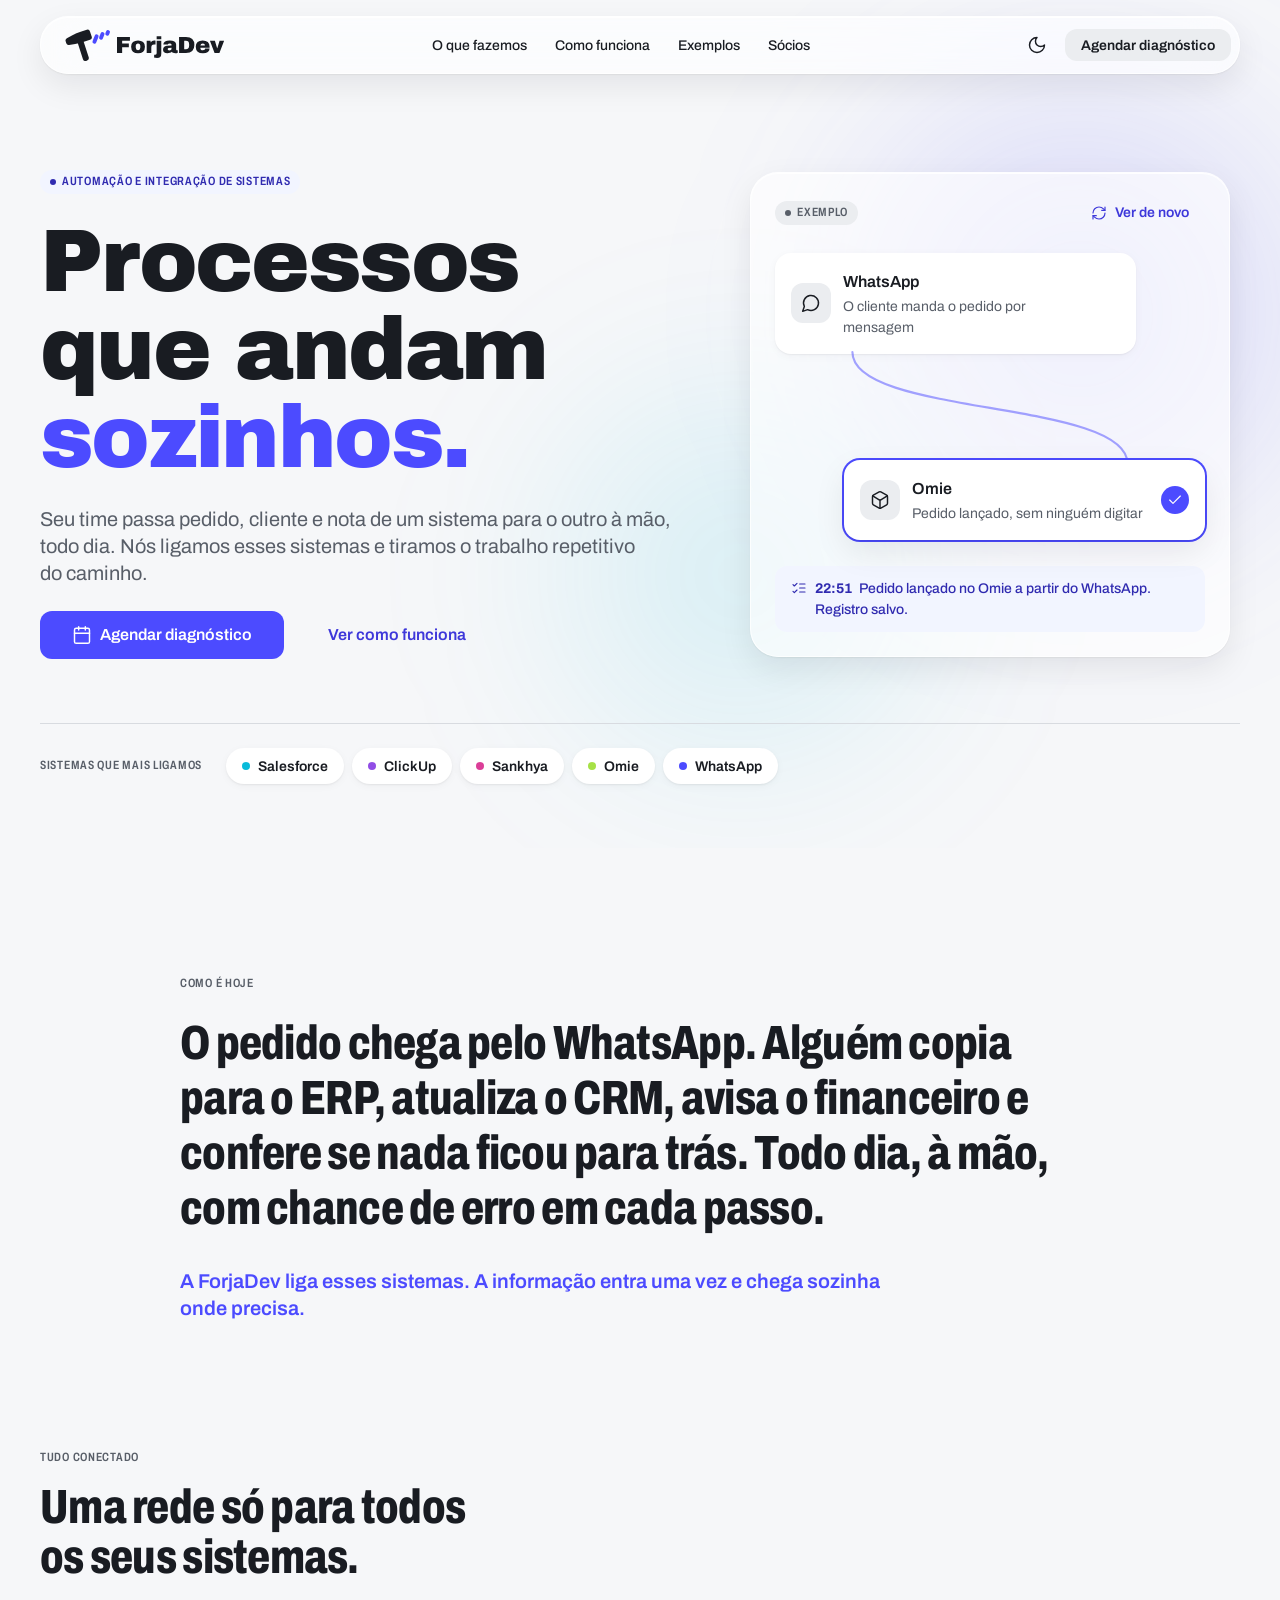
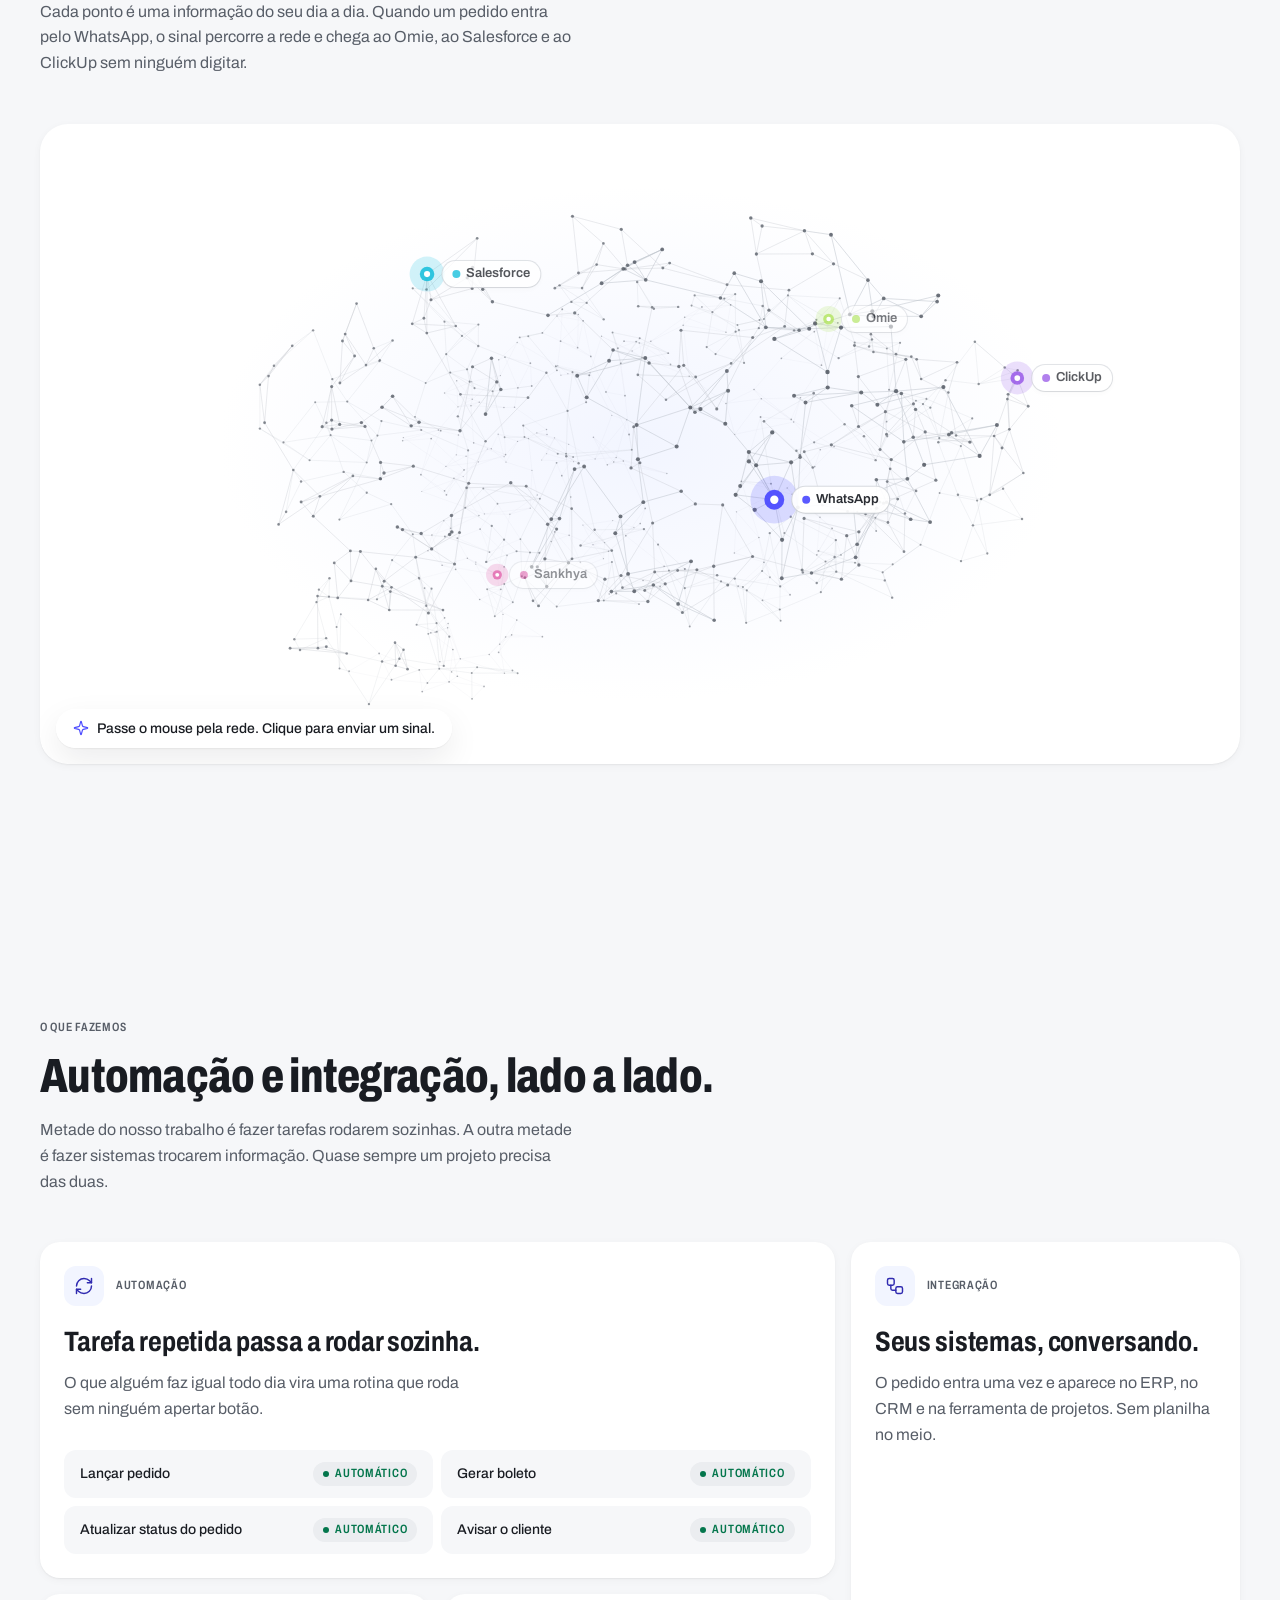
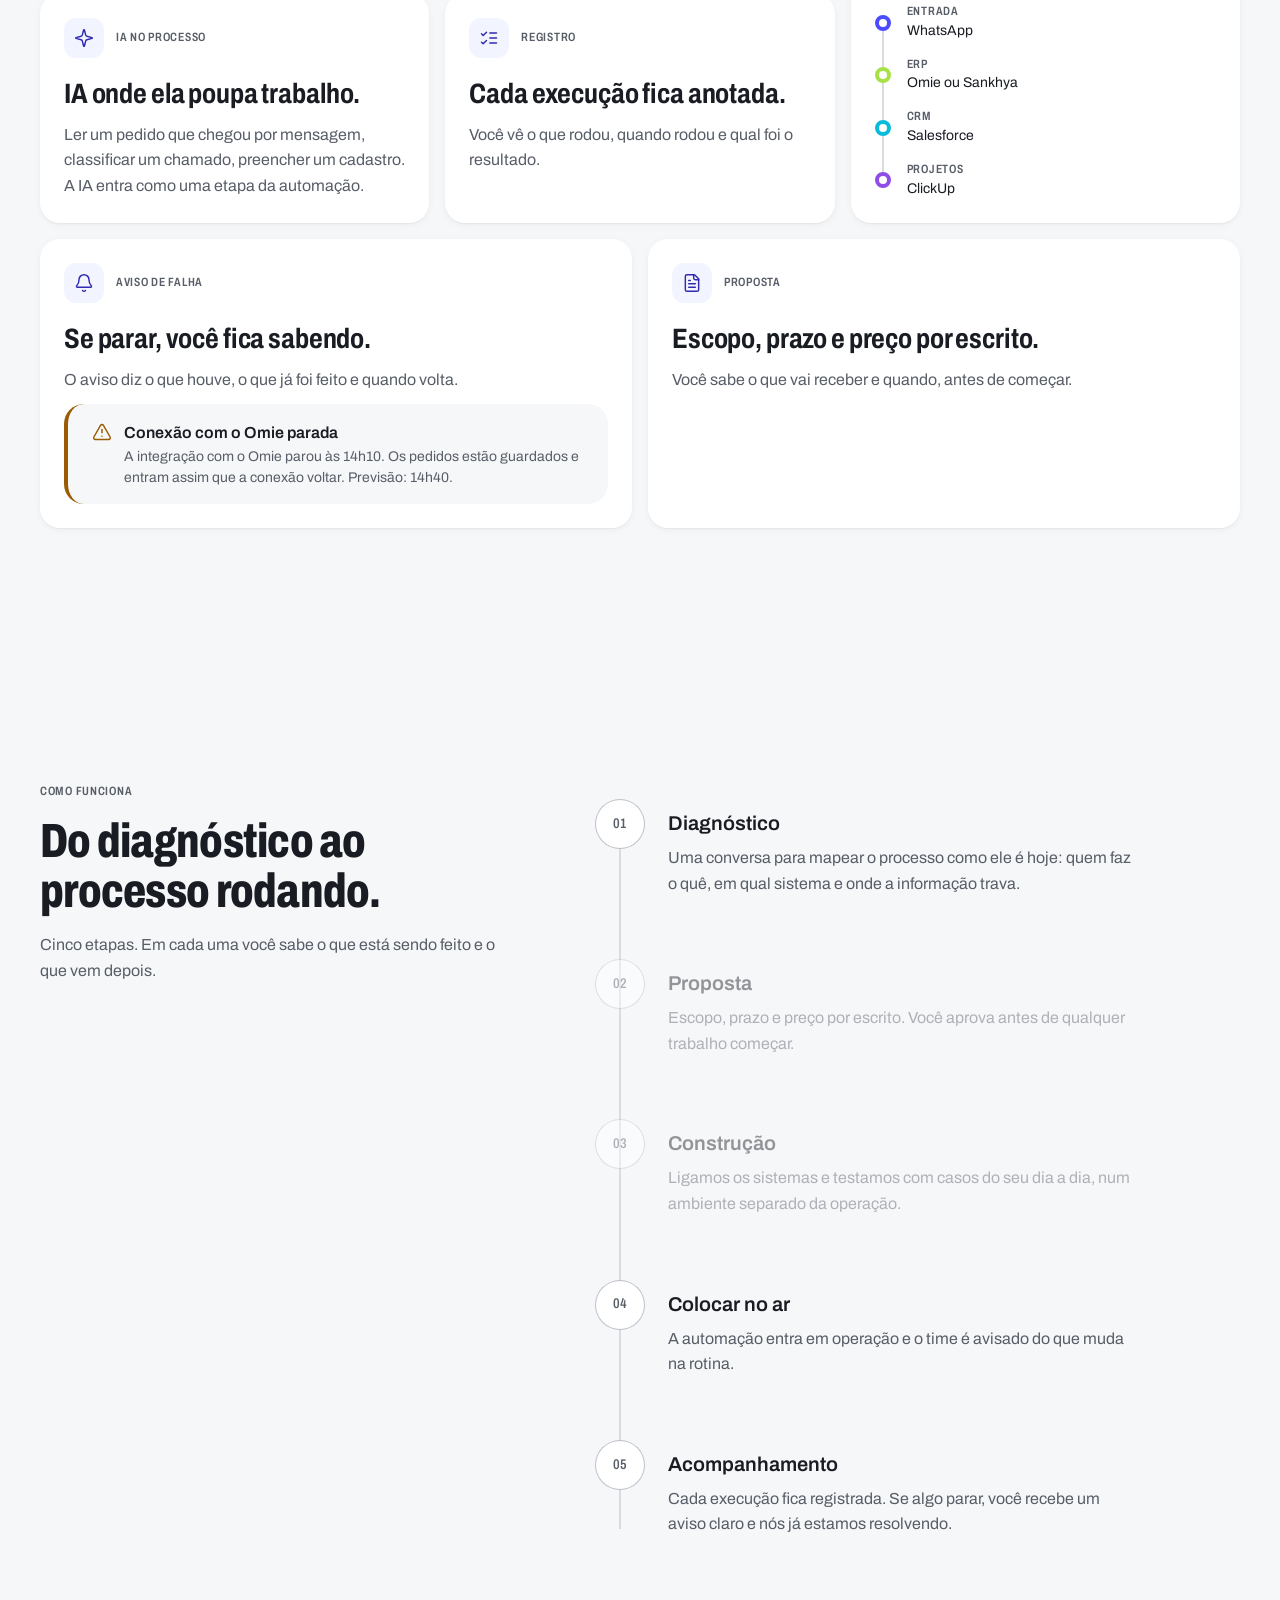
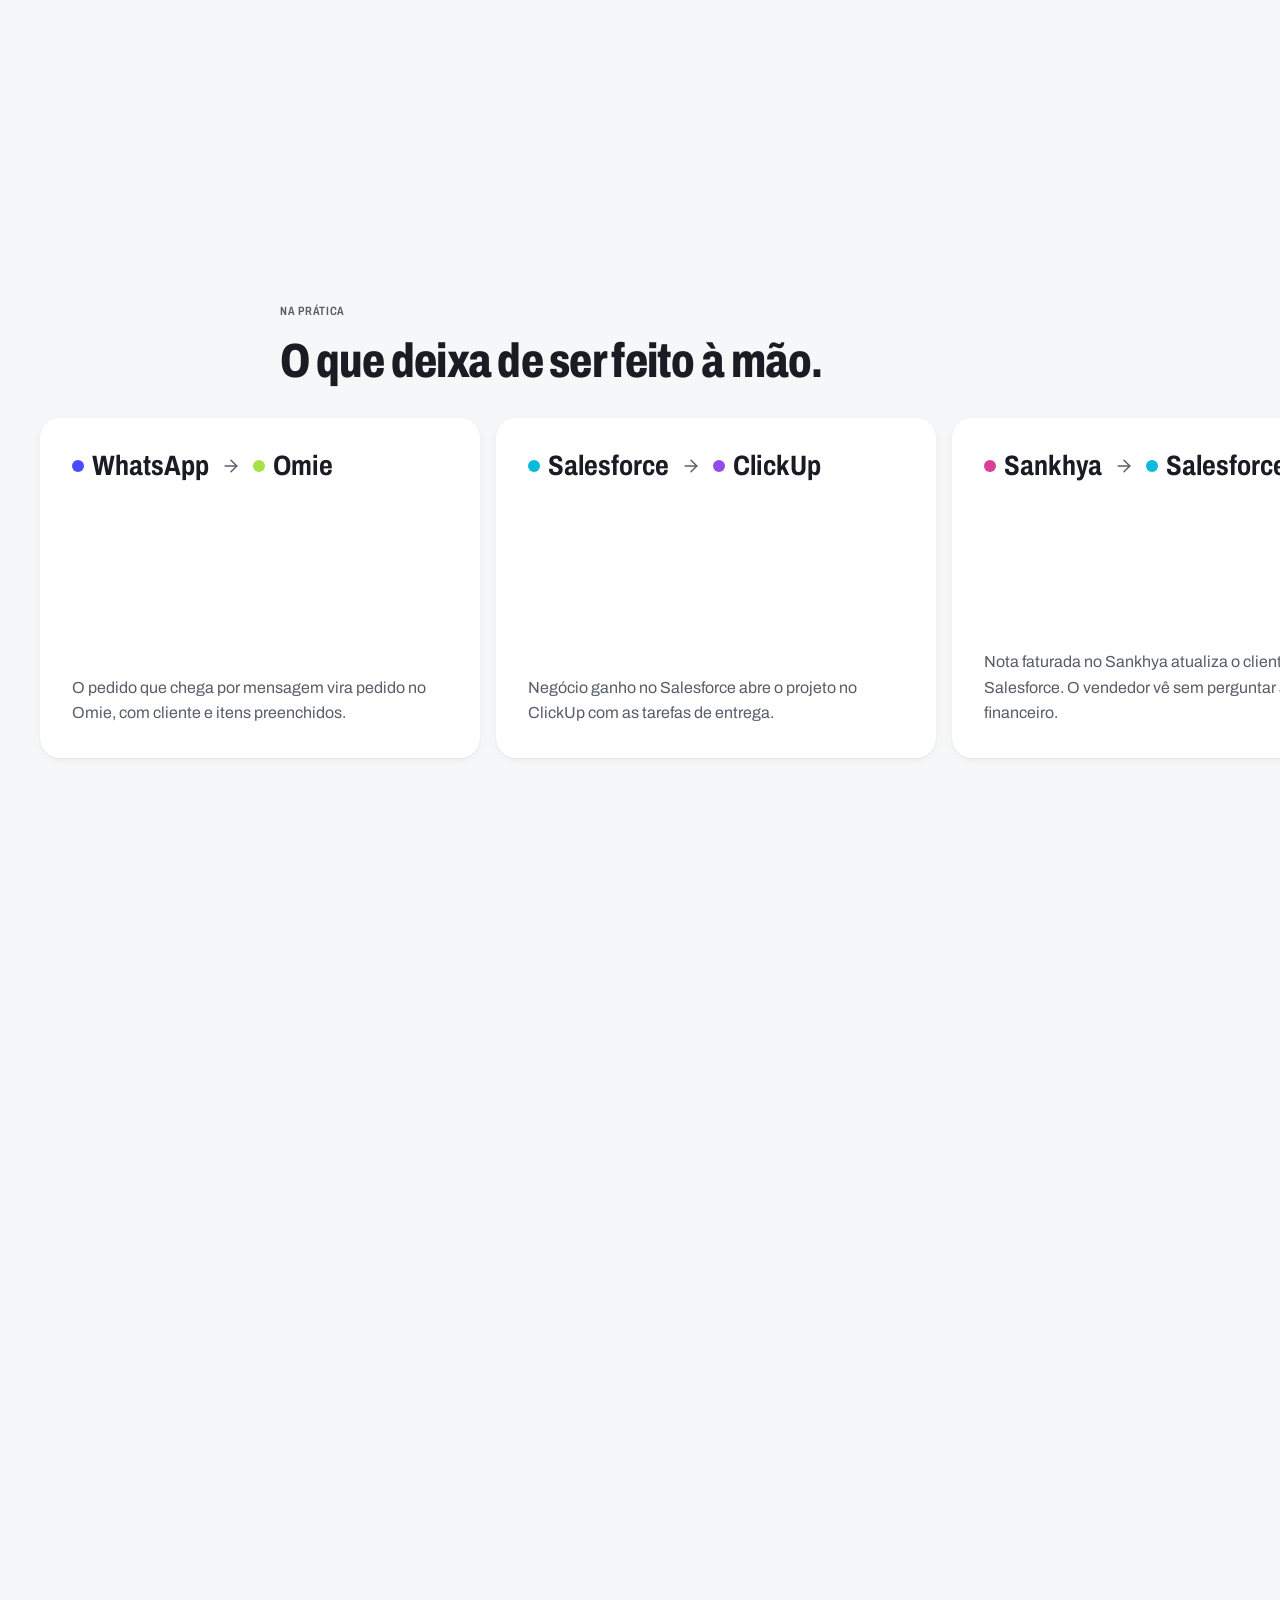
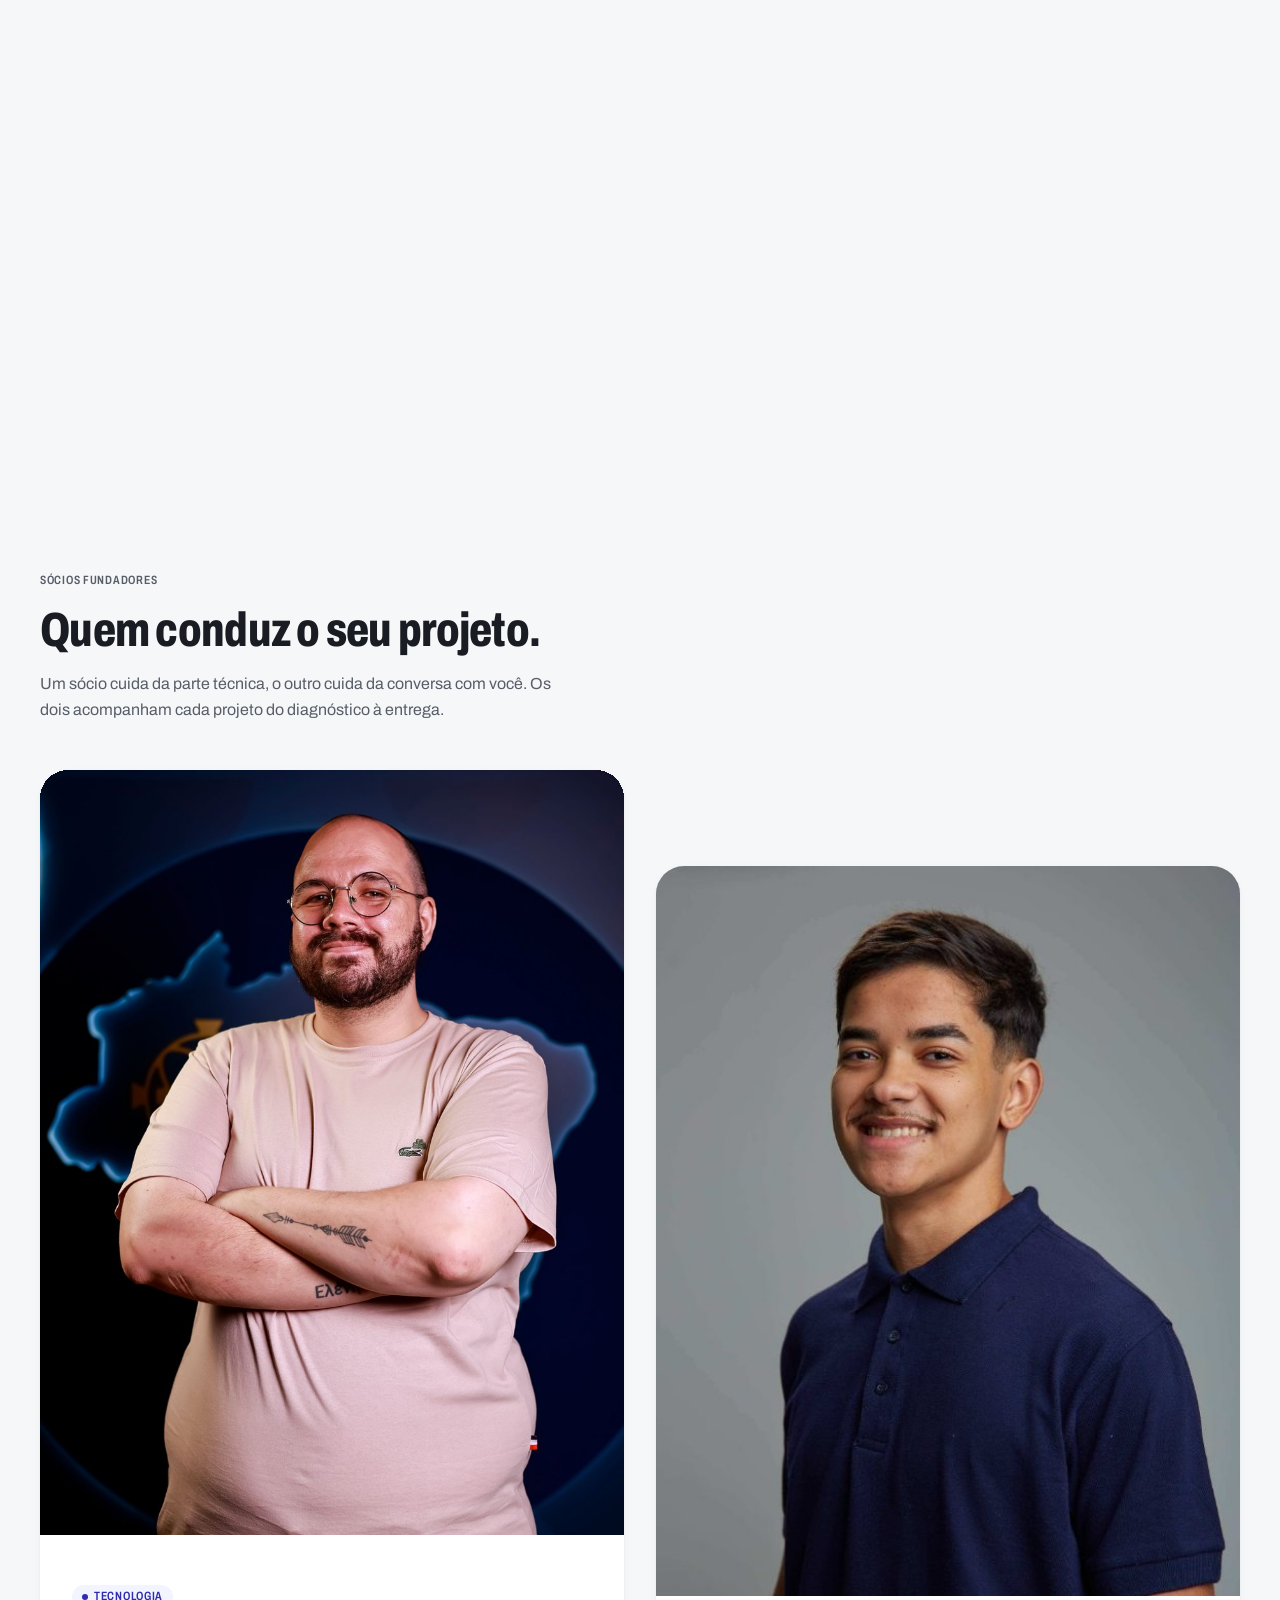
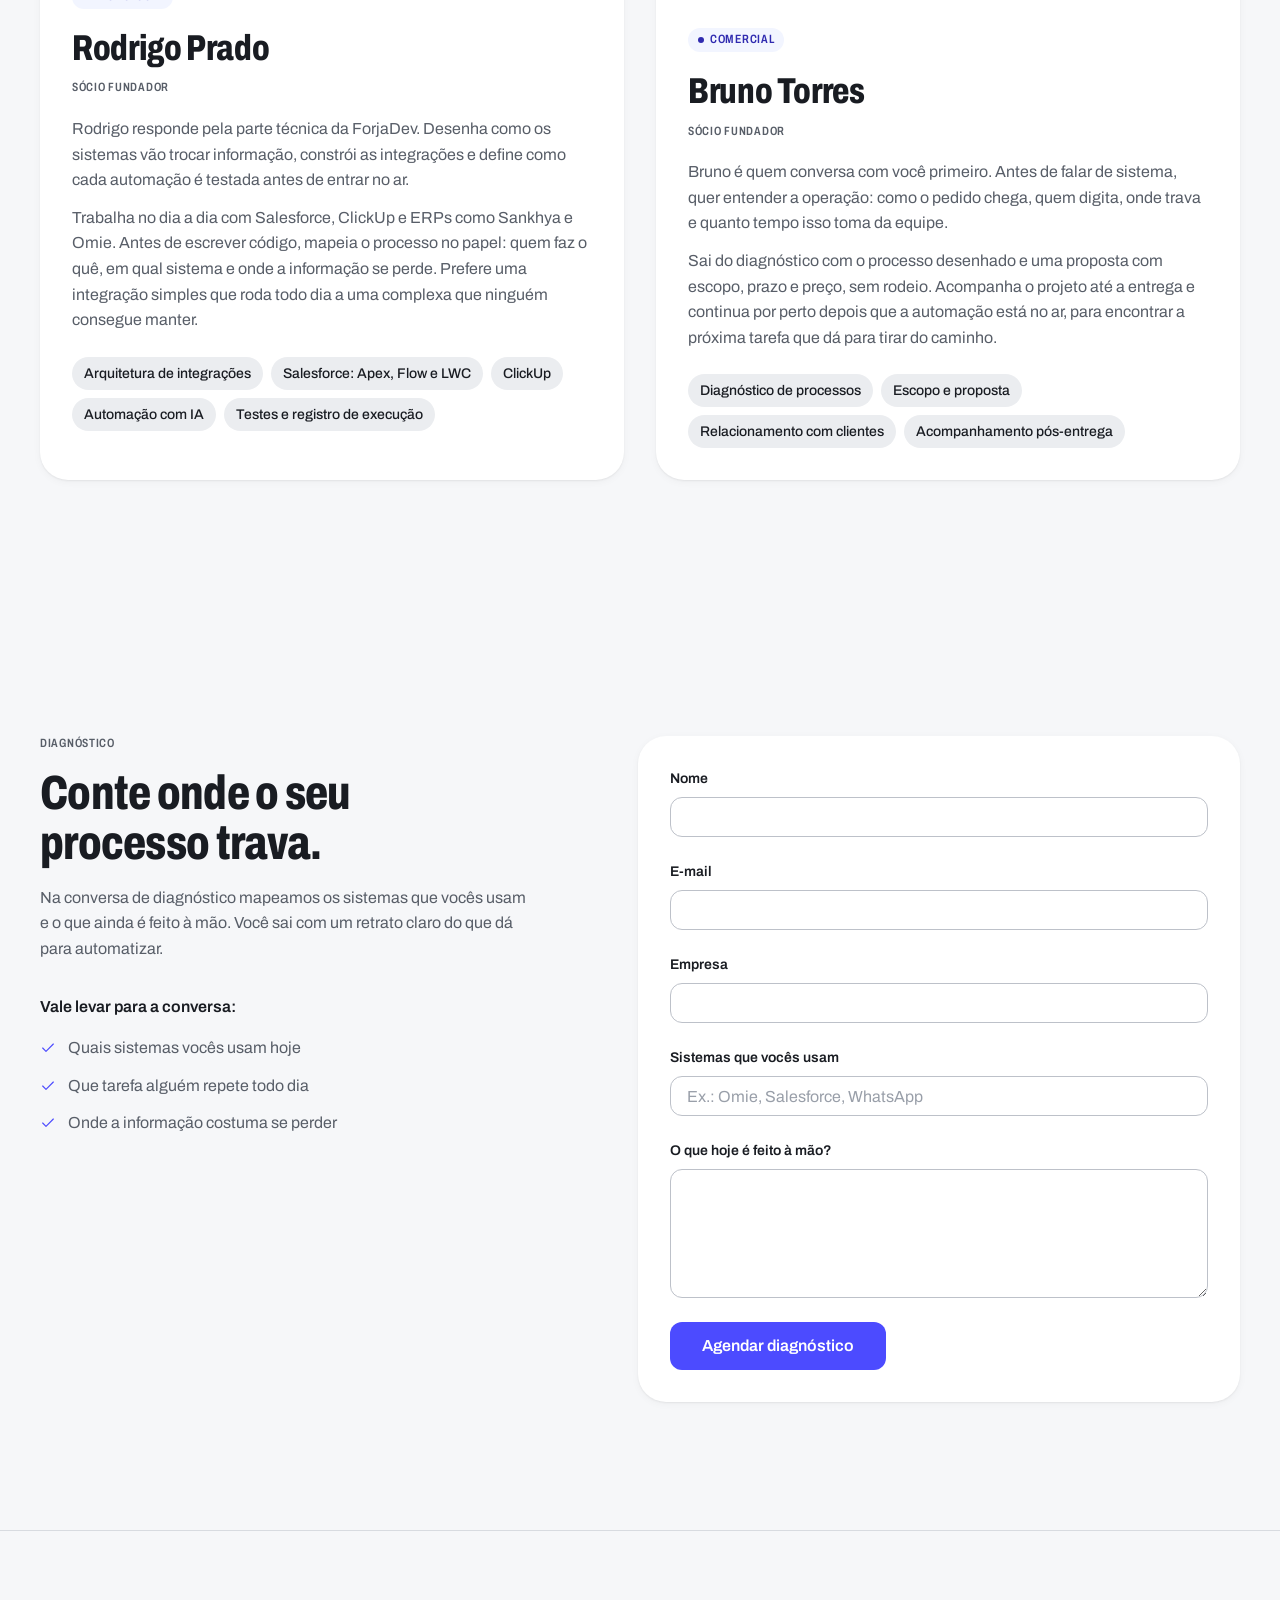
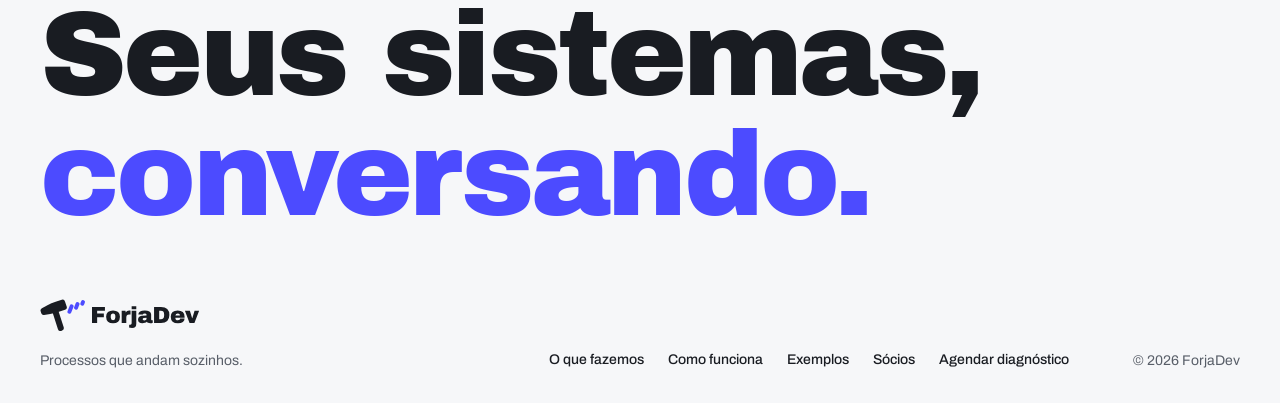
==== commit 8bc9736d: "Substitui o site pelo novo ForjaDev 2027.2 Novo site de página única no sistema de marca 2027.2: abe" ====
--- a/index.html
+++ b/index.html
@@ -1,390 +1,509 @@
-<!DOCTYPE html>
+<!doctype html>
 <html lang="pt-BR">
 <head>
-<meta charset="UTF-8">
-<meta name="viewport" content="width=device-width, initial-scale=1">
-<title>ForjaDev — Processos que andam sozinhos. | Automação e integração de sistemas</title>
-<meta name="description" content="A ForjaDev automatiza processos e integra sistemas de pequenas empresas com faturamento alto, cujo time ainda transporta informação à mão. Diagnóstico, implementação e verificação em fases. Maringá/PR, atendimento online em todo o Brasil.">
-<meta name="geo.region" content="BR-PR">
-<meta name="geo.placename" content="Maringá">
-<meta name="geo.position" content="-23.425269;-51.938340">
-<meta name="ICBM" content="-23.425269, -51.938340">
-<link rel="canonical" href="https://forjadev.app.br/">
-<meta property="og:type" content="website">
-<meta property="og:locale" content="pt_BR">
-<meta property="og:site_name" content="ForjaDev">
-<meta property="og:url" content="https://forjadev.app.br/">
-<meta property="og:title" content="ForjaDev — Processos que andam sozinhos.">
-<meta property="og:description" content="Automação de processos e integração de sistemas para empresas que ainda transportam informação à mão. Diagnóstico via WhatsApp.">
-<meta property="og:image" content="https://forjadev.app.br/assets/img/og-image.jpg">
-<meta property="og:image:width" content="1200">
-<meta property="og:image:height" content="630">
-<meta name="twitter:card" content="summary_large_image">
-<meta name="twitter:title" content="ForjaDev — Processos que andam sozinhos.">
-<meta name="twitter:description" content="Automação e integração de sistemas. Diagnóstico, implementação e verificação em fases.">
-<meta name="twitter:image" content="https://forjadev.app.br/assets/img/og-image.jpg">
-<meta name="theme-color" content="#F6F7F9">
-<link rel="icon" href="assets/img/favicon.svg" type="image/svg+xml">
-<link rel="icon" href="assets/img/favicon-32x32.png" type="image/png" sizes="32x32">
-<link rel="icon" href="assets/img/favicon-16x16.png" type="image/png" sizes="16x16">
-<link rel="apple-touch-icon" href="assets/img/apple-touch-icon.png">
-<link rel="manifest" href="site.webmanifest">
-<link rel="preload" href="assets/fonts/archivo-black.woff2" as="font" type="font/woff2" crossorigin>
-<link rel="preload" href="assets/fonts/archivo-var.woff2" as="font" type="font/woff2" crossorigin>
-<link rel="stylesheet" href="assets/css/tokens.css">
-<link rel="stylesheet" href="assets/css/style.css">
-<script>try{var fdTema=localStorage.getItem("fd-tema");if(fdTema==="claro"||fdTema==="escuro")document.documentElement.setAttribute("data-tema",fdTema);}catch(e){/* Preferência do sistema sem depender do armazenamento. */}</script>
+  <meta charset="utf-8">
+  <meta name="viewport" content="width=device-width, initial-scale=1">
+  <title>ForjaDev · Processos que andam sozinhos.</title>
+  <meta name="description" content="A ForjaDev automatiza processos e integra sistemas de pequenas empresas. Salesforce, ClickUp, Sankhya, Omie e WhatsApp conversando, sem planilha no meio.">
+  <meta name="theme-color" content="#F6F7F9" media="(prefers-color-scheme: light)">
+  <meta name="theme-color" content="#0D0F14" media="(prefers-color-scheme: dark)">
+
+  <link rel="canonical" href="https://forjadev.app.br/">
+  <meta property="og:type" content="website">
+  <meta property="og:locale" content="pt_BR">
+  <meta property="og:url" content="https://forjadev.app.br/">
+  <meta property="og:title" content="ForjaDev · Processos que andam sozinhos.">
+  <meta property="og:description" content="Automação de processos e integração de sistemas para pequenas empresas.">
+  <meta property="og:image" content="https://forjadev.app.br/assets/marca/compartilhamento-1200x630.png">
+  <meta property="og:image:width" content="1200">
+  <meta property="og:image:height" content="630">
+  <meta name="twitter:card" content="summary_large_image">
+
+  <link rel="icon" href="assets/marca/favicon.ico" sizes="any">
+  <link rel="icon" href="assets/marca/forjadev-favicon.svg" type="image/svg+xml">
+  <link rel="apple-touch-icon" href="assets/marca/apple-touch-icon-180.png">
+
+  <script>
+    (function () {
+      var d = document.documentElement;
+      d.classList.add('js');
+      try {
+        var t = localStorage.getItem('fd-tema');
+        if (t === 'claro' || t === 'escuro') d.setAttribute('data-tema', t);
+      } catch (e) {}
+    })();
+  </script>
+
+  <link rel="preconnect" href="https://fonts.googleapis.com">
+  <link rel="preconnect" href="https://fonts.gstatic.com" crossorigin>
+  <link rel="stylesheet" href="https://fonts.googleapis.com/css2?family=Archivo:wdth,wght@62..125,100..900&family=Archivo+Black&display=swap">
+
+  <link rel="stylesheet" href="assets/css/tokens.css">
+  <link rel="stylesheet" href="assets/css/components.css">
+  <link rel="stylesheet" href="assets/css/site.css">
+  <script src="assets/js/site.js" defer></script>
+  <script src="assets/js/rede.js" defer></script>
 </head>
 <body>
-<a class="skip-link" href="#conteudo">Ir para o conteúdo</a>
-
-<header class="topo">
-  <nav class="topo-nav" aria-label="Navegação principal">
-    <a class="marca" href="#conteudo" aria-label="ForjaDev — início">
-      <svg class="logo-horizontal" viewBox="467.25494 380.30161 202.95520 56.57135" role="img" aria-hidden="true" focusable="false"><path fill="var(--fd-logo-tinta)" fill-rule="nonzero" d="M 479.17654 400.71149 L 485.52896 397.26749 C 488.56393 395.62256 491.72284 394.26675 495.00565 393.20010 L 502.07086 390.90448 C 503.92639 390.30161 505.15558 390.92792 505.75848 392.78342 L 507.70627 398.77814 C 508.30917 400.63364 507.68286 401.86285 505.82733 402.46573 L 498.76215 404.76135 C 495.47931 405.82803 492.13434 406.63910 488.72726 407.19464 L 481.66968 408.34451 C 480.04050 408.60956 478.97086 407.95703 478.46072 406.38699 L 477.76508 404.24603 C 477.25494 402.67596 477.72543 401.49780 479.17654 400.71149"/><path fill="var(--fd-logo-tinta)" fill-rule="nonzero" d="M 493.90781 401.84134 C 494.34787 401.69833 494.79852 401.64502 495.25983 401.68130 C 495.72110 401.71762 496.15787 401.84079 496.57016 402.05087 C 496.98242 402.26093 497.33881 402.54187 497.63931 402.89374 C 497.93982 403.24557 498.16156 403.64154 498.30457 404.08160 L 504.21753 422.27988 C 504.36053 422.71991 504.41388 423.17059 504.37756 423.63187 C 504.34125 424.09317 504.21808 424.52994 504.00800 424.94220 C 503.79794 425.35449 503.51697 425.71088 503.16513 426.01138 C 502.81329 426.31189 502.41733 426.53363 501.97729 426.67664 C 501.53723 426.81961 501.08655 426.87296 500.62524 426.83664 C 500.16397 426.80032 499.72720 426.67715 499.31494 426.46710 C 498.90265 426.25702 498.54626 425.97607 498.24576 425.62421 C 497.94525 425.27237 497.72351 424.87643 497.58051 424.43637 L 491.66754 406.23810 C 491.52457 405.79803 491.47122 405.34735 491.50754 404.88608 C 491.54382 404.42480 491.66702 403.98801 491.87708 403.57574 C 492.08713 403.16345 492.36810 402.80707 492.71994 402.50656 C 493.07178 402.20605 493.46774 401.98431 493.90781 401.84134"/><path fill="var(--fd-logo-acento)" fill-rule="nonzero" d="M 514.25092 396.25577 C 514.52765 396.36761 514.77252 396.52814 514.98541 396.73737 C 515.19836 396.94659 515.36316 397.18863 515.47980 397.46341 C 515.59644 397.73819 515.65607 398.02484 515.65863 398.32336 C 515.66125 398.62186 515.60663 398.90952 515.49481 399.18631 L 512.96490 405.44800 C 512.85309 405.72479 512.69257 405.96964 512.48334 406.18256 C 512.27411 406.39548 512.03210 406.56024 511.75729 406.67691 C 511.48251 406.79355 511.19586 406.85315 510.89734 406.85577 C 510.59885 406.85837 510.31119 406.80377 510.03439 406.69193 C 509.75763 406.58011 509.51276 406.41959 509.29984 406.21033 C 509.08691 406.00110 508.92215 405.75909 508.80551 405.48431 C 508.68884 405.20950 508.62924 404.92285 508.62662 404.62436 C 508.62402 404.32584 508.67865 404.03818 508.79047 403.76141 L 511.32034 397.49969 C 511.43219 397.22293 511.59271 396.97809 511.80197 396.76517 C 512.01117 396.55225 512.25323 396.38745 512.52802 396.27081 C 512.80280 396.15417 513.08942 396.09454 513.38794 396.09195 C 513.68646 396.08932 513.97412 396.14395 514.25092 396.25577"/><path fill="var(--fd-logo-acento)" fill-rule="nonzero" d="M 521.03290 393.69757 C 521.30969 393.80942 521.55457 393.96994 521.76746 394.17917 C 521.98041 394.38843 522.14514 394.63043 522.26184 394.90521 C 522.37848 395.17999 522.43805 395.46667 522.44067 395.76517 C 522.44330 396.06369 522.38867 396.35132 522.27686 396.62811 L 520.59027 400.80258 C 520.47845 401.07935 520.31787 401.32422 520.10864 401.53714 C 519.89941 401.75006 519.65741 401.91483 519.38263 402.03149 C 519.10785 402.14813 518.82117 402.20773 518.52264 402.21033 C 518.22418 402.21295 517.93652 402.15833 517.65973 402.04651 C 517.38293 401.93469 517.13812 401.77417 516.92517 401.56491 C 516.71228 401.35568 516.54749 401.11365 516.43085 400.83887 C 516.31421 400.56409 516.25458 400.27744 516.25195 399.97894 C 516.24933 399.68042 516.30396 399.39276 516.41577 399.11600 L 518.10242 394.94153 C 518.21423 394.66473 518.37476 394.41989 518.58398 394.20697 C 518.79321 393.99405 519.03522 393.82925 519.31000 393.71262 C 519.58484 393.59598 519.87146 393.53635 520.16998 393.53375 C 520.46851 393.53113 520.75610 393.58575 521.03290 393.69757"/><path fill="var(--fd-logo-acento)" fill-rule="nonzero" d="M 527.36475 391.36444 C 527.64154 391.47629 527.88635 391.63681 528.09930 391.84604 C 528.31219 392.05530 528.47699 392.29730 528.59363 392.57208 C 528.71027 392.84686 528.76990 393.13354 528.77252 393.43204 C 528.77515 393.73056 528.72052 394.01819 528.60870 394.29498 L 527.76538 396.38220 C 527.65356 396.65900 527.49304 396.90384 527.28381 397.11676 C 527.07452 397.32968 526.83252 397.49448 526.55774 397.61111 C 526.28296 397.72775 525.99628 397.78738 525.69781 397.78998 C 525.39929 397.79260 525.11163 397.73798 524.83484 397.62616 C 524.55804 397.51431 524.31323 397.35379 524.10028 397.14453 C 523.88739 396.93530 523.72260 396.69330 523.60596 396.41852 C 523.48932 396.14371 523.42969 395.85706 523.42706 395.55856 C 523.42450 395.26004 523.47906 394.97241 523.59094 394.69562 L 524.43420 392.60840 C 524.54602 392.33160 524.70660 392.08676 524.91583 391.87384 C 525.12506 391.66092 525.36707 391.49612 525.64185 391.37949 C 525.91663 391.26285 526.20331 391.20322 526.50183 391.20062 C 526.80029 391.19803 527.08795 391.25262 527.36475 391.36444"/><path fill="var(--fd-logo-tinta)" fill-rule="nonzero" d="M 536.87939 399.21094 L 551.76703 399.21094 L 551.76703 403.62943 L 542.79742 403.62943 L 542.79742 406.78879 L 550.50885 406.78879 L 550.50885 411.01935 L 542.79742 411.01935 L 542.79742 417.63281 L 536.87939 417.63281 L 536.87939 399.21094 M 569.06427 410.56433 C 569.06427 412.97391 568.35474 414.80783 566.93561 416.06604 C 565.51654 417.32486 563.56622 417.95428 561.08484 417.95428 C 558.60400 417.95428 556.65833 417.32947 555.24786 416.07983 C 553.83795 414.83023 553.13300 412.99173 553.13300 410.56433 C 553.13300 408.13632 553.83795 406.29752 555.24786 405.04791 C 556.65833 403.79828 558.60400 403.17349 561.08484 403.17349 C 563.56622 403.17349 565.51654 403.80289 566.93561 405.06174 C 568.35474 406.31995 569.06427 408.15414 569.06427 410.56433 M 558.46063 409.81458 L 558.46063 411.34082 C 558.46063 413.33960 559.33539 414.33899 561.08484 414.33899 C 562.85211 414.33899 563.73572 413.33960 563.73572 411.34082 L 563.73572 409.81458 C 563.73572 407.79736 562.85211 406.78879 561.08484 406.78879 C 559.33539 406.78879 558.46063 407.79736 558.46063 409.81458 M 581.22083 403.46823 L 581.22083 407.94016 L 579.50671 407.94016 C 578.40015 407.94016 577.60126 408.22568 577.10999 408.79675 C 576.61938 409.36783 576.37408 410.21585 576.37408 411.34082 L 576.37408 417.63281 L 571.04553 417.63281 L 571.04553 403.49493 L 575.41058 403.49493 L 575.75787 405.63742 C 576.07959 404.81641 576.58838 404.19589 577.28412 403.77588 C 577.98047 403.35648 578.76611 403.14676 579.64117 403.14676 C 580.05139 403.14676 580.41705 403.19589 580.73822 403.29416 C 581.06000 403.39240 581.22083 403.45044 581.22083 403.46823 M 582.53247 401.83514 L 582.53247 398.21985 L 587.86102 398.21985 L 587.86102 401.83514 L 582.53247 401.83514 M 582.96082 423.25607 C 582.49658 423.25607 581.92548 423.21127 581.24756 423.12161 C 580.56903 423.03256 580.03357 422.91650 579.64117 422.77344 L 579.64117 419.58737 L 581.03296 419.58737 C 582.03265 419.58737 582.53247 419.01630 582.53247 417.87415 L 582.53247 403.49493 L 587.86102 403.49493 L 587.86102 418.40930 C 587.86102 420.12314 587.47260 421.35925 586.69580 422.11761 C 585.91968 422.87659 584.67462 423.25607 582.96082 423.25607 M 604.97125 407.77896 L 604.97125 413.29538 C 604.97125 413.59872 605.04248 413.84866 605.18494 414.04517 C 605.32800 414.24103 605.54236 414.33899 605.82788 414.33899 L 606.79132 414.33899 L 606.79132 417.41818 C 606.73792 417.45444 606.59973 417.51245 606.37683 417.59229 C 606.15332 417.67273 605.83649 417.75317 605.42627 417.83362 C 605.01544 417.91406 604.54236 417.95428 604.00684 417.95428 C 602.97156 417.95428 602.11926 417.79800 601.44989 417.48544 C 600.78058 417.17288 600.32098 416.73996 600.07104 416.18671 C 599.39252 416.72217 598.63385 417.15076 597.79498 417.47253 C 596.95618 417.79370 595.97430 417.95428 594.84937 417.95428 C 591.52911 417.95428 589.86902 416.63342 589.86902 413.99173 C 589.86902 412.61685 590.23956 411.56802 590.98077 410.84528 C 591.72131 410.12192 592.78766 409.62634 594.17969 409.35861 C 595.57239 409.09088 597.39343 408.95703 599.64270 408.95703 L 599.64270 408.26160 C 599.64270 407.70773 599.45081 407.28799 599.06702 407.00247 C 598.68323 406.71692 598.18768 406.57416 597.58038 406.57416 C 597.02710 406.57416 596.54968 406.67242 596.14807 406.86890 C 595.74652 407.06540 595.54572 407.37766 595.54572 407.80566 L 595.54572 407.91342 L 590.29730 407.91342 C 590.27948 407.82379 590.27057 407.69882 590.27057 407.53854 C 590.27057 406.19928 590.90894 405.13696 592.18555 404.35156 C 593.46155 403.56616 595.28687 403.17349 597.66144 403.17349 C 599.82111 403.17349 601.57916 403.53516 602.93567 404.25854 C 604.29272 404.98129 604.97125 406.15475 604.97125 407.77896 M 595.19751 413.29538 C 595.19751 414.18762 595.80450 414.63373 597.01855 414.63373 C 597.71490 414.63373 598.32617 414.44644 598.85242 414.07187 C 599.37927 413.69666 599.64270 413.23245 599.64270 412.67917 L 599.64270 411.47437 C 598.12537 411.47437 597.00500 411.63956 596.28168 411.96994 C 595.55890 412.30029 595.19751 412.74213 595.19751 413.29538 M 625.96295 408.42188 C 625.96295 414.56250 622.74097 417.63281 616.29700 417.63281 L 608.31757 417.63281 L 608.31757 399.21094 L 616.29700 399.21094 C 622.74097 399.21094 625.96295 402.28125 625.96295 408.42188 M 614.23560 413.21432 L 616.19019 413.21432 C 618.67163 413.21432 619.91229 411.88458 619.91229 409.22507 L 619.91229 407.61868 C 619.91229 404.95917 618.67163 403.62943 616.19019 403.62943 L 614.23560 403.62943 L 614.23560 413.21432 M 643.47479 410.56433 L 643.47479 411.47437 L 632.87122 411.47437 C 632.87122 412.49188 633.09900 413.25946 633.55463 413.77710 C 634.00964 414.29477 634.72809 414.55359 635.70996 414.55359 C 636.60223 414.55359 637.25806 414.36630 637.67743 413.99173 C 638.09686 413.61655 638.30658 413.11670 638.30658 412.49219 L 643.47479 412.49219 C 643.47479 414.20541 642.82330 415.54407 641.52026 416.50815 C 640.21722 417.47223 638.31604 417.95428 635.81683 417.95428 C 633.19293 417.95428 631.15796 417.34299 629.71185 416.12036 C 628.26569 414.89716 627.54266 413.04514 627.54266 410.56433 C 627.54266 408.13632 628.24792 406.29752 629.65839 405.04791 C 631.06830 403.79828 633.01392 403.17349 635.49536 403.17349 C 638.08362 403.17349 640.06061 403.78049 641.42627 404.99448 C 642.79199 406.20850 643.47479 408.06509 643.47479 410.56433 M 632.89789 408.95703 L 638.09283 408.95703 C 638.09283 408.22568 637.88318 407.64569 637.46375 407.21707 C 637.04437 406.78848 636.45978 406.57416 635.70996 406.57416 C 634.03174 406.57416 633.09442 407.36844 632.89789 408.95703 M 649.20496 417.63281 L 643.84967 403.49493 L 649.57983 403.49493 L 652.17731 412.30429 L 652.36426 412.30429 L 654.96179 403.49493 L 660.21014 403.49493 L 654.80060 417.63281 L 649.20496 417.63281"/></svg>
-      <span class="sr-only">ForjaDev — início</span>
+  <a class="pular" href="#conteudo">Pular para o conteúdo</a>
+  <div class="progresso" aria-hidden="true"></div>
+
+  <!-- Ícones Lucide (traço 1,75px, grade 24px) -->
+  <svg width="0" height="0" style="position:absolute" aria-hidden="true">
+    <defs>
+      <symbol id="i-seta" viewBox="0 0 24 24"><path d="M5 12h14"/><path d="m12 5 7 7-7 7"/></symbol>
+      <symbol id="i-check" viewBox="0 0 24 24"><path d="M20 6 9 17l-5-5"/></symbol>
+      <symbol id="i-sol" viewBox="0 0 24 24"><circle cx="12" cy="12" r="4"/><path d="M12 2v2"/><path d="M12 20v2"/><path d="m4.93 4.93 1.41 1.41"/><path d="m17.66 17.66 1.41 1.41"/><path d="M2 12h2"/><path d="M20 12h2"/><path d="m6.34 17.66-1.41 1.41"/><path d="m19.07 4.93-1.41 1.41"/></symbol>
+      <symbol id="i-lua" viewBox="0 0 24 24"><path d="M12 3a6 6 0 0 0 9 9 9 9 0 1 1-9-9Z"/></symbol>
+      <symbol id="i-menu" viewBox="0 0 24 24"><path d="M4 6h16"/><path d="M4 12h16"/><path d="M4 18h16"/></symbol>
+      <symbol id="i-fechar" viewBox="0 0 24 24"><path d="M18 6 6 18"/><path d="m6 6 12 12"/></symbol>
+      <symbol id="i-repetir" viewBox="0 0 24 24"><path d="M3 12a9 9 0 0 1 9-9 9.75 9.75 0 0 1 6.74 2.74L21 8"/><path d="M21 3v5h-5"/><path d="M21 12a9 9 0 0 1-9 9 9.75 9.75 0 0 1-6.74-2.74L3 16"/><path d="M8 16H3v5"/></symbol>
+      <symbol id="i-fluxo" viewBox="0 0 24 24"><rect width="8" height="8" x="3" y="3" rx="2"/><path d="M7 11v4a2 2 0 0 0 2 2h4"/><rect width="8" height="8" x="13" y="13" rx="2"/></symbol>
+      <symbol id="i-brilho" viewBox="0 0 24 24"><path d="M9.937 15.5A2 2 0 0 0 8.5 14.063l-6.135-1.582a.5.5 0 0 1 0-.962L8.5 9.936A2 2 0 0 0 9.937 8.5l1.582-6.135a.5.5 0 0 1 .963 0L14.063 8.5A2 2 0 0 0 15.5 9.937l6.135 1.581a.5.5 0 0 1 0 .964L15.5 14.063a2 2 0 0 0-1.437 1.437l-1.582 6.135a.5.5 0 0 1-.963 0z"/></symbol>
+      <symbol id="i-lista" viewBox="0 0 24 24"><path d="m3 17 2 2 4-4"/><path d="m3 7 2 2 4-4"/><path d="M13 6h8"/><path d="M13 12h8"/><path d="M13 18h8"/></symbol>
+      <symbol id="i-sino" viewBox="0 0 24 24"><path d="M10.268 21a2 2 0 0 0 3.464 0"/><path d="M3.262 15.326A1 1 0 0 0 4 17h16a1 1 0 0 0 .74-1.673C19.41 13.956 18 12.499 18 8A6 6 0 0 0 6 8c0 4.499-1.411 5.956-2.738 7.326"/></symbol>
+      <symbol id="i-alerta" viewBox="0 0 24 24"><path d="m21.73 18-8-14a2 2 0 0 0-3.48 0l-8 14A2 2 0 0 0 4 21h16a2 2 0 0 0 1.73-3"/><path d="M12 9v4"/><path d="M12 17h.01"/></symbol>
+      <symbol id="i-documento" viewBox="0 0 24 24"><path d="M15 2H6a2 2 0 0 0-2 2v16a2 2 0 0 0 2 2h12a2 2 0 0 0 2-2V7Z"/><path d="M14 2v4a2 2 0 0 0 2 2h4"/><path d="M10 9H8"/><path d="M16 13H8"/><path d="M16 17H8"/></symbol>
+      <symbol id="i-mensagem" viewBox="0 0 24 24"><path d="M7.9 20A9 9 0 1 0 4 16.1L2 22Z"/></symbol>
+      <symbol id="i-caixa" viewBox="0 0 24 24"><path d="M11 21.73a2 2 0 0 0 2 0l7-4A2 2 0 0 0 21 16V8a2 2 0 0 0-1-1.73l-7-4a2 2 0 0 0-2 0l-7 4A2 2 0 0 0 3 8v8a2 2 0 0 0 1 1.73z"/><path d="M12 22V12"/><path d="m3.3 7 7.703 4.734a2 2 0 0 0 1.994 0L20.7 7"/></symbol>
+      <symbol id="i-calendario" viewBox="0 0 24 24"><path d="M8 2v4"/><path d="M16 2v4"/><rect width="18" height="18" x="3" y="4" rx="2"/><path d="M3 10h18"/></symbol>
+    </defs>
+  </svg>
+
+  <!-- Navegação em vidro, fixa ao rolar -->
+  <nav class="fd-vidro fd-navegacao nav" aria-label="Principal" data-nav>
+    <a class="nav-marca" href="#inicio" aria-label="ForjaDev, voltar ao início">
+      <svg class="logo" viewBox="0 0 1005.28 200" aria-hidden="true"><g id="logo-desenho"><g transform="translate(-26.75 -68.47) scale(0.6110)"><g transform="rotate(-18 256 256)"><path style="fill: var(--site-logo-corpo)" d="M87.63 150.01L150.76 138.35Q196.00 130.00 242.00 130.00L308.00 130.00Q334.00 130.00 334.00 156.00L334.00 212.00Q334.00 238.00 308.00 238.00L242.00 238.00Q196.00 238.00 150.53 231.01L87.74 221.35Q66.00 218.00 66.00 196.00L66.00 176.00Q66.00 154.00 87.63 150.01Z"/><path style="fill: var(--site-logo-corpo)" d="M209.00 200.00H209.00A31.00 31.00 0 0 1 240.00 231.00V401.00A31.00 31.00 0 0 1 209.00 432.00H209.00A31.00 31.00 0 0 1 178.00 401.00V231.00A31.00 31.00 0 0 1 209.00 200.00Z"/></g><path style="fill: var(--site-logo-faisca)" transform="rotate(22 356 214)" d="M356.00 164.00H356.00A20.00 20.00 0 0 1 376.00 184.00V244.00A20.00 20.00 0 0 1 356.00 264.00H356.00A20.00 20.00 0 0 1 336.00 244.00V184.00A20.00 20.00 0 0 1 356.00 164.00Z"/><path style="fill: var(--site-logo-faisca)" transform="rotate(22 420 182)" d="M420.00 142.00H420.00A20.00 20.00 0 0 1 440.00 162.00V202.00A20.00 20.00 0 0 1 420.00 222.00H420.00A20.00 20.00 0 0 1 400.00 202.00V162.00A20.00 20.00 0 0 1 420.00 142.00Z"/><path style="fill: var(--site-logo-faisca)" transform="rotate(22 480 152)" d="M480.00 122.00H480.00A20.00 20.00 0 0 1 500.00 142.00V162.00A20.00 20.00 0 0 1 480.00 182.00H480.00A20.00 20.00 0 0 1 460.00 162.00V142.00A20.00 20.00 0 0 1 480.00 122.00Z"/></g><g transform="translate(314.29 50.00) scale(0.50000)"><path style="fill: var(--site-logo-corpo)" d="M21.51 0.00H183.14V47.97H85.76V82.27H169.48V128.20H85.76V200.00H21.51Z M370.93 123.26Q370.93 162.50 347.82 182.99Q324.71 203.49 284.30 203.49Q243.90 203.49 220.93 183.14Q197.97 162.79 197.97 123.26Q197.97 83.72 220.93 63.37Q243.90 43.02 284.30 43.02Q324.71 43.02 347.82 63.52Q370.93 84.01 370.93 123.26ZM255.81 115.12V131.69Q255.81 164.24 284.30 164.24Q313.08 164.24 313.08 131.69V115.12Q313.08 82.27 284.30 82.27Q255.81 82.27 255.81 115.12Z M502.91 46.22V94.77H484.30Q466.28 94.77 458.28 104.07Q450.29 113.37 450.29 131.69V200.00H392.44V46.51H439.83L443.60 69.77Q448.84 56.40 460.17 49.56Q471.51 42.73 485.76 42.73Q492.44 42.73 497.67 44.33Q502.91 45.93 502.91 46.22Z M517.15 28.49V-10.76H575.00V28.49ZM521.80 261.05Q514.24 261.05 503.20 259.59Q492.15 258.14 485.76 255.81V221.22H500.87Q517.15 221.22 517.15 202.62V46.51H575.00V208.43Q575.00 236.34 562.35 248.69Q549.71 261.05 521.80 261.05Z M760.76 93.02V152.91Q760.76 157.85 763.08 161.05Q765.41 164.24 770.06 164.24H780.52V197.67Q779.65 198.26 776.02 199.56Q772.38 200.87 765.70 202.18Q759.01 203.49 750.29 203.49Q733.43 203.49 722.53 198.40Q711.63 193.31 707.56 184.30Q696.51 193.02 682.85 198.26Q669.19 203.49 650.87 203.49Q596.80 203.49 596.80 160.47Q596.80 138.08 608.87 126.31Q620.93 114.53 643.60 110.17Q666.28 105.81 702.91 105.81V98.26Q702.91 89.24 696.66 84.59Q690.41 79.94 680.52 79.94Q671.51 79.94 664.97 83.14Q658.43 86.34 658.43 93.31V94.48H601.45Q601.16 93.02 601.16 90.41Q601.16 68.60 621.95 55.81Q642.73 43.02 681.40 43.02Q716.57 43.02 738.66 54.80Q760.76 66.57 760.76 93.02ZM654.65 152.91Q654.65 167.44 674.42 167.44Q685.76 167.44 694.33 161.34Q702.91 155.23 702.91 146.22V133.14Q678.20 133.14 666.42 138.52Q654.65 143.90 654.65 152.91Z M988.66 100.00Q988.66 200.00 883.72 200.00H797.09V0.00H883.72Q988.66 0.00 988.66 100.00ZM861.34 152.03H882.56Q922.97 152.03 922.97 108.72V91.28Q922.97 47.97 882.56 47.97H861.34Z M1178.78 123.26V133.14H1063.66Q1063.66 149.71 1071.08 158.14Q1078.49 166.57 1094.48 166.57Q1109.01 166.57 1115.84 160.47Q1122.67 154.36 1122.67 144.19H1178.78Q1178.78 172.09 1157.56 187.79Q1136.34 203.49 1095.64 203.49Q1052.91 203.49 1029.36 183.58Q1005.81 163.66 1005.81 123.26Q1005.81 83.72 1028.78 63.37Q1051.74 43.02 1092.15 43.02Q1134.30 43.02 1156.54 62.79Q1178.78 82.56 1178.78 123.26ZM1063.95 105.81H1120.35Q1120.35 93.90 1113.52 86.92Q1106.69 79.94 1094.48 79.94Q1067.15 79.94 1063.95 105.81Z M1240.99 200.00 1182.85 46.51H1245.06L1273.26 142.15H1275.29L1303.49 46.51H1360.47L1301.74 200.00Z"/></g></g></svg>
     </a>
-    <details class="nav-disclosure" id="nav-disclosure" open>
-    <summary class="menu-btn" aria-expanded="false" aria-controls="menu-principal">
-      <svg class="ic-menu" viewBox="0 0 24 24" width="24" height="24" fill="none" stroke="currentColor" stroke-width="1.75" stroke-linecap="round" aria-hidden="true" focusable="false"><path d="M4 7h16M4 12h16M4 17h16"/></svg>
-      <span class="sr-only">Abrir menu</span>
-    </summary>
-    <ul class="menu" id="menu-principal">
-      <li><a href="#frentes">Frentes</a></li>
-      <li><a href="#fluxo">Fluxos</a></li>
-      <li><a href="#processo">Processo</a></li>
+
+    <ul class="nav-links">
+      <li><a href="#o-que-fazemos">O que fazemos</a></li>
+      <li><a href="#como-funciona">Como funciona</a></li>
+      <li><a href="#exemplos">Exemplos</a></li>
       <li><a href="#socios">Sócios</a></li>
-      <li><a href="#faq">FAQ</a></li>
-      <li>
-        <button class="tema-btn" type="button" aria-label="Alternar tema claro e escuro">
-          <svg class="ic-sol" viewBox="0 0 24 24" width="18" height="18" fill="none" stroke="currentColor" stroke-width="1.75" stroke-linecap="round" aria-hidden="true" focusable="false"><circle cx="12" cy="12" r="4"/><path d="M12 2v2M12 20v2M4.9 4.9l1.4 1.4M17.7 17.7l1.4 1.4M2 12h2M20 12h2M4.9 19.1l1.4-1.4M17.7 6.3l1.4-1.4"/></svg>
-          <svg class="ic-lua" viewBox="0 0 24 24" width="18" height="18" fill="none" stroke="currentColor" stroke-width="1.75" stroke-linecap="round" stroke-linejoin="round" aria-hidden="true" focusable="false"><path d="M21 12.8A9 9 0 1 1 11.2 3a7 7 0 0 0 9.8 9.8Z"/></svg>
-        </button>
-      </li>
-      <li><a class="btn btn-acento btn-sm" href="https://wa.me/5544991192295?text=Ol%C3%A1!%20Vim%20pelo%20site%20da%20ForjaDev%20e%20quero%20agendar%20um%20diagn%C3%B3stico." target="_blank" rel="noopener">Agendar diagnóstico</a></li>
     </ul>
-    </details>
+
+    <div class="nav-acoes">
+      <button class="nav-icone" type="button" data-tema-botao aria-label="Mudar tema">
+        <svg class="icone icone-sol"><use href="#i-sol"/></svg>
+        <svg class="icone icone-lua"><use href="#i-lua"/></svg>
+      </button>
+      <a class="fd-botao fd-botao--secundario fd-botao--p nav-cta" href="#contato">Agendar diagnóstico</a>
+      <button class="nav-icone nav-menu-botao" type="button" aria-expanded="false" aria-controls="menu-celular" data-menu-botao aria-label="Abrir menu">
+        <svg class="icone icone-menu"><use href="#i-menu"/></svg>
+        <svg class="icone icone-fechar"><use href="#i-fechar"/></svg>
+      </button>
+    </div>
+
+    <div class="menu-celular fd-vidro" id="menu-celular" data-menu hidden>
+      <a href="#o-que-fazemos">O que fazemos</a>
+      <a href="#como-funciona">Como funciona</a>
+      <a href="#exemplos">Exemplos</a>
+      <a href="#socios">Sócios</a>
+      <a class="fd-botao fd-botao--secundario" href="#contato">Agendar diagnóstico</a>
+    </div>
   </nav>
-</header>
-
-<main id="conteudo" tabindex="-1">
-
-  <section class="hero" aria-labelledby="hero-titulo">
-    <div class="container hero-grade">
-      <div class="hero-conteudo">
-      <p class="rotulo-secao reveal">ForjaDev · Automação e integração · Maringá/PR</p>
-      <h1 id="hero-titulo" class="hero-titulo" aria-label="Processos que andam sozinhos.">
-        <span class="kinetic"><span style="--i:0">Processos</span></span>
-        <span class="kinetic"><span style="--i:1">que andam</span></span>
-        <span class="kinetic"><span style="--i:2">sozinhos.</span></span>
-      </h1>
-      <p class="hero-sub reveal">Automatizamos processos e integramos sistemas de pequenas empresas com faturamento alto — cujo time ainda transporta informação à mão.</p>
-      <div class="hero-acoes reveal">
-        <a class="btn btn-acento" href="https://wa.me/5544991192295?text=Ol%C3%A1!%20Vim%20pelo%20site%20da%20ForjaDev%20e%20quero%20agendar%20um%20diagn%C3%B3stico." target="_blank" rel="noopener">
-          <svg class="btn-ic" viewBox="0 0 24 24" fill="none" stroke="currentColor" aria-hidden="true" focusable="false"><path d="M21 11.5a8.38 8.38 0 0 1-.9 3.8 8.5 8.5 0 0 1-7.6 4.7 8.38 8.38 0 0 1-3.8-.9L3 21l1.9-5.7a8.38 8.38 0 0 1-.9-3.8 8.5 8.5 0 0 1 4.7-7.6 8.38 8.38 0 0 1 3.8-.9h.5a8.48 8.48 0 0 1 8 8v.5Z"/></svg>
-          Agendar diagnóstico
-        </a>
-        <a class="btn btn-fantasma" href="#fluxo">Ver exemplos de fluxo</a>
-      </div>
-      <p class="hero-nota reveal">
-        <svg viewBox="0 0 24 24" fill="none" stroke="currentColor" stroke-linecap="round" aria-hidden="true" focusable="false"><path d="M20 6 9 17l-5-5"/></svg>
-        Conte qual etapa ainda depende de copiar e colar.
-      </p>
-      </div>
-      <div class="hero-visual" role="group" aria-label="Exemplo ilustrativo: uma entrada percorre sistemas conectados, com regras e registro">
-        <div class="hero-visual-cabecalho"><span class="hero-visual-rotulo">Fluxo ilustrativo</span><span class="hero-visual-sinal" aria-hidden="true"></span></div>
-        <p class="hero-visual-titulo">Uma entrada.<br>Sistemas conectados.</p>
-        <div class="hero-visual-caminho" aria-hidden="true">
-          <div class="hero-no"><span class="hero-no-numero">01</span><span>Entrada</span><svg viewBox="0 0 24 24" fill="none" stroke="currentColor" stroke-width="1.75"><path d="M4 5h16v14H4zM4 7l8 6 8-6"/></svg></div>
-          <div class="hero-conector"><span></span></div>
-          <div class="hero-no hero-no-central"><span class="hero-no-numero">02</span><span>Regras do negócio</span><svg viewBox="0 0 24 24" fill="none" stroke="currentColor" stroke-width="1.75"><path d="M6 3v6a3 3 0 0 0 3 3h6a3 3 0 0 1 3 3v6M18 3v3a6 6 0 0 1-6 6"/><circle cx="6" cy="3" r="2"/><circle cx="18" cy="3" r="2"/><circle cx="18" cy="21" r="2"/></svg></div>
-          <div class="hero-conector"><span></span></div>
-          <div class="hero-no"><span class="hero-no-numero">03</span><span>Registro e resposta</span><svg viewBox="0 0 24 24" fill="none" stroke="currentColor" stroke-width="1.75"><path d="M5 4h14v16H5zM8 9h8M8 13h5M8 17h7"/></svg></div>
-        </div>
-        <div class="hero-sistemas"><span>Salesforce</span><span>ClickUp</span><span>Sankhya</span><span>Omie</span><span>WhatsApp</span></div>
-        <p class="hero-visual-nota">O desenho real é definido no diagnóstico.</p>
+
+  <main id="conteudo">
+
+    <!-- Abertura -->
+    <section class="hero" id="inicio" aria-labelledby="hero-titulo">
+      <div class="hero-aurora" aria-hidden="true"><span></span><span></span></div>
+      <div class="container hero-grade">
+        <div class="hero-texto">
+          <p class="fd-etiqueta fd-etiqueta--acao hero-etiqueta">Automação e integração de sistemas</p>
+          <h1 class="hero-titulo" id="hero-titulo" data-cinetico>Processos que andam sozinhos.</h1>
+          <p class="hero-sub">Seu time passa pedido, cliente e nota de um sistema para o outro à mão, todo dia. Nós ligamos esses sistemas e tiramos o trabalho repetitivo do caminho.</p>
+          <div class="hero-acoes">
+            <a class="fd-botao fd-botao--g" href="#contato">
+              <svg class="icone"><use href="#i-calendario"/></svg>
+              Agendar diagnóstico
+            </a>
+            <a class="fd-botao fd-botao--fantasma fd-botao--g" href="#como-funciona">Ver como funciona</a>
+          </div>
+        </div>
+
+        <div class="hero-visual">
+          <div class="fluxo fd-vidro" data-fluxo>
+            <div class="fluxo-topo">
+              <span class="fd-etiqueta">Exemplo</span>
+              <button class="fd-botao fd-botao--fantasma fd-botao--p" type="button" data-fluxo-repetir>
+                <svg class="icone icone-p"><use href="#i-repetir"/></svg>
+                Ver de novo
+              </button>
+            </div>
+
+            <div class="fluxo-no fluxo-no--a">
+              <span class="fluxo-no-icone"><svg class="icone"><use href="#i-mensagem"/></svg></span>
+              <span class="fluxo-no-texto">
+                <strong>WhatsApp</strong>
+                <span>O cliente manda o pedido por mensagem</span>
+              </span>
+              <span class="fluxo-no-estado fd-etiqueta fd-etiqueta--acao">Novo</span>
+            </div>
+
+            <svg class="fluxo-caminho" viewBox="0 0 400 104" aria-hidden="true">
+              <path class="fluxo-trilha" d="M72 0 C72 60 328 44 328 104"/>
+              <g class="fluxo-ponto" transform="translate(72 0)">
+                <circle class="fluxo-ponto-halo" r="14"/>
+                <circle class="fluxo-ponto-nucleo" r="6"/>
+              </g>
+            </svg>
+
+            <div class="fluxo-no fluxo-no--b">
+              <span class="fluxo-no-icone"><svg class="icone"><use href="#i-caixa"/></svg></span>
+              <span class="fluxo-no-texto">
+                <strong>Omie</strong>
+                <span>Pedido lançado, sem ninguém digitar</span>
+              </span>
+              <span class="fluxo-no-check" aria-hidden="true"><svg class="icone icone-p"><use href="#i-check"/></svg></span>
+            </div>
+
+            <div class="fluxo-registro" aria-live="polite">
+              <svg class="icone icone-p"><use href="#i-lista"/></svg>
+              <span><strong data-fluxo-hora>--:--</strong> Pedido lançado no Omie a partir do WhatsApp. Registro salvo.</span>
+            </div>
+          </div>
+        </div>
+      </div>
+
+      <div class="container sistemas" aria-label="Sistemas que ligamos">
+        <p class="t-rotulo">Sistemas que mais ligamos</p>
+        <ul class="sistemas-lista" data-encadear>
+          <li class="sistema" style="--cor: var(--fd-g-dados-2)">Salesforce</li>
+          <li class="sistema" style="--cor: var(--fd-g-dados-5)">ClickUp</li>
+          <li class="sistema" style="--cor: var(--fd-g-dados-3)">Sankhya</li>
+          <li class="sistema" style="--cor: var(--fd-g-dados-4)">Omie</li>
+          <li class="sistema" style="--cor: var(--fd-g-dados-1)">WhatsApp</li>
+        </ul>
+      </div>
+    </section>
+
+    <!-- A situação que o leitor reconhece -->
+    <section class="secao problema" id="problema" aria-labelledby="problema-rotulo">
+      <div class="container estreito">
+        <p class="t-rotulo" id="problema-rotulo" data-surgir>Como é hoje</p>
+        <p class="problema-texto" data-palavras>O pedido chega pelo WhatsApp. Alguém copia para o ERP, atualiza o CRM, avisa o financeiro e confere se nada ficou para trás. Todo dia, à mão, com chance de erro em cada passo.</p>
+        <p class="problema-virada" data-surgir>A ForjaDev liga esses sistemas. A informação entra uma vez e chega sozinha onde precisa.</p>
+      </div>
+    </section>
+
+    <!-- Rede de neurônios: todos os sistemas ligados -->
+    <section class="secao rede" id="rede" aria-labelledby="rede-titulo" data-rede>
+      <div class="container">
+        <header class="secao-cabeca rede-cabeca" data-surgir>
+          <p class="t-rotulo">Tudo conectado</p>
+          <h2 class="t-titulo-1" id="rede-titulo">Uma rede só para todos os seus sistemas.</h2>
+          <p class="secao-intro">Cada ponto é uma informação do seu dia a dia. Quando um pedido entra pelo WhatsApp, o sinal percorre a rede e chega ao Omie, ao Salesforce e ao ClickUp sem ninguém digitar.</p>
+        </header>
+
+        <div class="rede-painel" data-surgir>
+          <canvas class="rede-tela" role="img" aria-label="Rede de neurônios em forma de cérebro. Cinco nós principais, Salesforce, ClickUp, Sankhya, Omie e WhatsApp, trocam sinais entre si pela rede."></canvas>
+          <div class="rede-rotulos" data-rede-rotulos aria-hidden="true"></div>
+          <p class="rede-dica fd-vidro">
+            <svg class="icone icone-p"><use href="#i-brilho"/></svg>
+            <span class="rede-dica-mouse">Passe o mouse pela rede. Clique para enviar um sinal.</span>
+            <span class="rede-dica-toque">Toque na rede para enviar um sinal.</span>
+          </p>
+        </div>
+      </div>
+    </section>
+
+    <!-- Frentes -->
+    <section class="secao" id="o-que-fazemos" aria-labelledby="fazemos-titulo">
+      <div class="container">
+        <header class="secao-cabeca" data-surgir>
+          <p class="t-rotulo">O que fazemos</p>
+          <h2 class="t-titulo-1" id="fazemos-titulo">Automação e integração, lado a lado.</h2>
+          <p class="secao-intro">Metade do nosso trabalho é fazer tarefas rodarem sozinhas. A outra metade é fazer sistemas trocarem informação. Quase sempre um projeto precisa das duas.</p>
+        </header>
+
+        <div class="bento" data-encadear>
+          <article class="bento-cartao bento--automacao">
+            <div class="bento-cabeca">
+              <span class="bento-icone"><svg class="icone"><use href="#i-repetir"/></svg></span>
+              <p class="t-rotulo">Automação</p>
+            </div>
+            <h3 class="t-titulo-3">Tarefa repetida passa a rodar sozinha.</h3>
+            <p class="bento-texto">O que alguém faz igual todo dia vira uma rotina que roda sem ninguém apertar botão.</p>
+            <ul class="tarefas">
+              <li><span>Lançar pedido</span><span class="fd-etiqueta fd-etiqueta--sucesso">Automático</span></li>
+              <li><span>Gerar boleto</span><span class="fd-etiqueta fd-etiqueta--sucesso">Automático</span></li>
+              <li><span>Atualizar status do pedido</span><span class="fd-etiqueta fd-etiqueta--sucesso">Automático</span></li>
+              <li><span>Avisar o cliente</span><span class="fd-etiqueta fd-etiqueta--sucesso">Automático</span></li>
+            </ul>
+          </article>
+
+          <article class="bento-cartao bento--integracao">
+            <div class="bento-cabeca">
+              <span class="bento-icone"><svg class="icone"><use href="#i-fluxo"/></svg></span>
+              <p class="t-rotulo">Integração</p>
+            </div>
+            <h3 class="t-titulo-3">Seus sistemas, conversando.</h3>
+            <p class="bento-texto">O pedido entra uma vez e aparece no ERP, no CRM e na ferramenta de projetos. Sem planilha no meio.</p>
+            <ol class="cadeia" aria-label="Exemplo de caminho de um pedido">
+              <li><span class="cadeia-ponto" style="--cor: var(--fd-g-dados-1)"></span><span><strong>Entrada</strong> WhatsApp</span></li>
+              <li><span class="cadeia-ponto" style="--cor: var(--fd-g-dados-4)"></span><span><strong>ERP</strong> Omie ou Sankhya</span></li>
+              <li><span class="cadeia-ponto" style="--cor: var(--fd-g-dados-2)"></span><span><strong>CRM</strong> Salesforce</span></li>
+              <li><span class="cadeia-ponto" style="--cor: var(--fd-g-dados-5)"></span><span><strong>Projetos</strong> ClickUp</span></li>
+            </ol>
+          </article>
+
+          <article class="bento-cartao bento--ia">
+            <div class="bento-cabeca">
+              <span class="bento-icone"><svg class="icone"><use href="#i-brilho"/></svg></span>
+              <p class="t-rotulo">IA no processo</p>
+            </div>
+            <h3 class="t-titulo-3">IA onde ela poupa trabalho.</h3>
+            <p class="bento-texto">Ler um pedido que chegou por mensagem, classificar um chamado, preencher um cadastro. A IA entra como uma etapa da automação.</p>
+          </article>
+
+          <article class="bento-cartao bento--registro">
+            <div class="bento-cabeca">
+              <span class="bento-icone"><svg class="icone"><use href="#i-lista"/></svg></span>
+              <p class="t-rotulo">Registro</p>
+            </div>
+            <h3 class="t-titulo-3">Cada execução fica anotada.</h3>
+            <p class="bento-texto">Você vê o que rodou, quando rodou e qual foi o resultado.</p>
+          </article>
+
+          <article class="bento-cartao bento--aviso">
+            <div class="bento-cabeca">
+              <span class="bento-icone"><svg class="icone"><use href="#i-sino"/></svg></span>
+              <p class="t-rotulo">Aviso de falha</p>
+            </div>
+            <h3 class="t-titulo-3">Se parar, você fica sabendo.</h3>
+            <p class="bento-texto">O aviso diz o que houve, o que já foi feito e quando volta.</p>
+            <div class="fd-aviso fd-aviso--alerta" role="note" aria-label="Exemplo de aviso">
+              <svg class="icone aviso-icone"><use href="#i-alerta"/></svg>
+              <div>
+                <strong>Conexão com o Omie parada</strong>
+                <p>A integração com o Omie parou às 14h10. Os pedidos estão guardados e entram assim que a conexão voltar. Previsão: 14h40.</p>
+              </div>
+            </div>
+          </article>
+
+          <article class="bento-cartao bento--proposta">
+            <div class="bento-cabeca">
+              <span class="bento-icone"><svg class="icone"><use href="#i-documento"/></svg></span>
+              <p class="t-rotulo">Proposta</p>
+            </div>
+            <h3 class="t-titulo-3">Escopo, prazo e preço por escrito.</h3>
+            <p class="bento-texto">Você sabe o que vai receber e quando, antes de começar.</p>
+          </article>
+        </div>
+      </div>
+    </section>
+
+    <!-- Etapas -->
+    <section class="secao como" id="como-funciona" aria-labelledby="como-titulo">
+      <div class="container como-grade">
+        <header class="como-cabeca" data-surgir>
+          <p class="t-rotulo">Como funciona</p>
+          <h2 class="t-titulo-1" id="como-titulo">Do diagnóstico ao processo rodando.</h2>
+          <p class="secao-intro">Cinco etapas. Em cada uma você sabe o que está sendo feito e o que vem depois.</p>
+        </header>
+
+        <ol class="passos" data-passos>
+          <li class="passos-trilho" aria-hidden="true"><span class="passos-trilho-cheio"></span></li>
+          <li class="passo">
+            <span class="passo-num">01</span>
+            <div>
+              <h3 class="t-subtitulo">Diagnóstico</h3>
+              <p>Uma conversa para mapear o processo como ele é hoje: quem faz o quê, em qual sistema e onde a informação trava.</p>
+            </div>
+          </li>
+          <li class="passo">
+            <span class="passo-num">02</span>
+            <div>
+              <h3 class="t-subtitulo">Proposta</h3>
+              <p>Escopo, prazo e preço por escrito. Você aprova antes de qualquer trabalho começar.</p>
+            </div>
+          </li>
+          <li class="passo">
+            <span class="passo-num">03</span>
+            <div>
+              <h3 class="t-subtitulo">Construção</h3>
+              <p>Ligamos os sistemas e testamos com casos do seu dia a dia, num ambiente separado da operação.</p>
+            </div>
+          </li>
+          <li class="passo">
+            <span class="passo-num">04</span>
+            <div>
+              <h3 class="t-subtitulo">Colocar no ar</h3>
+              <p>A automação entra em operação e o time é avisado do que muda na rotina.</p>
+            </div>
+          </li>
+          <li class="passo">
+            <span class="passo-num">05</span>
+            <div>
+              <h3 class="t-subtitulo">Acompanhamento</h3>
+              <p>Cada execução fica registrada. Se algo parar, você recebe um aviso claro e nós já estamos resolvendo.</p>
+            </div>
+          </li>
+        </ol>
+      </div>
+    </section>
+
+    <!-- Exemplos: rolagem horizontal fixada no desktop -->
+    <section class="exemplos" id="exemplos" aria-labelledby="exemplos-titulo" data-horizontal>
+      <div class="exemplos-fixo">
+        <header class="container secao-cabeca exemplos-cabeca" data-surgir>
+          <p class="t-rotulo">Na prática</p>
+          <h2 class="t-titulo-1" id="exemplos-titulo">O que deixa de ser feito à mão.</h2>
+        </header>
+        <div class="exemplos-janela">
+          <ul class="exemplos-trilho" data-trilho>
+            <li class="exemplo">
+              <p class="exemplo-par"><span style="--cor: var(--fd-g-dados-1)">WhatsApp</span><svg class="icone"><use href="#i-seta"/></svg><span style="--cor: var(--fd-g-dados-4)">Omie</span></p>
+              <p>O pedido que chega por mensagem vira pedido no Omie, com cliente e itens preenchidos.</p>
+            </li>
+            <li class="exemplo">
+              <p class="exemplo-par"><span style="--cor: var(--fd-g-dados-2)">Salesforce</span><svg class="icone"><use href="#i-seta"/></svg><span style="--cor: var(--fd-g-dados-5)">ClickUp</span></p>
+              <p>Negócio ganho no Salesforce abre o projeto no ClickUp com as tarefas de entrega.</p>
+            </li>
+            <li class="exemplo">
+              <p class="exemplo-par"><span style="--cor: var(--fd-g-dados-3)">Sankhya</span><svg class="icone"><use href="#i-seta"/></svg><span style="--cor: var(--fd-g-dados-2)">Salesforce</span></p>
+              <p>Nota faturada no Sankhya atualiza o cliente no Salesforce. O vendedor vê sem perguntar ao financeiro.</p>
+            </li>
+            <li class="exemplo">
+              <p class="exemplo-par"><span style="--cor: var(--fd-g-dados-4)">Omie</span><svg class="icone"><use href="#i-seta"/></svg><span style="--cor: var(--fd-g-dados-1)">WhatsApp</span></p>
+              <p>Boleto gerado no Omie chega ao cliente pelo WhatsApp, com valor e vencimento.</p>
+            </li>
+            <li class="exemplo">
+              <p class="exemplo-par"><span style="--cor: var(--fd-g-dados-5)">ClickUp</span><svg class="icone"><use href="#i-seta"/></svg><span style="--cor: var(--fd-g-dados-1)">WhatsApp</span></p>
+              <p>Etapa concluída no ClickUp avisa o cliente de como anda o projeto.</p>
+            </li>
+          </ul>
+        </div>
+      </div>
+    </section>
+
+    <!-- Sócios fundadores -->
+    <section class="secao socios" id="socios" aria-labelledby="socios-titulo">
+      <div class="container">
+        <header class="secao-cabeca" data-surgir>
+          <p class="t-rotulo">Sócios fundadores</p>
+          <h2 class="t-titulo-1" id="socios-titulo">Quem conduz o seu projeto.</h2>
+          <p class="secao-intro">Um sócio cuida da parte técnica, o outro cuida da conversa com você. Os dois acompanham cada projeto do diagnóstico à entrega.</p>
+        </header>
+
+        <div class="socios-grade">
+          <article class="socio" data-surgir>
+            <figure class="socio-foto">
+              <img src="assets/img/socios/rodrigo-prado.jpg" alt="Rodrigo Prado, de braços cruzados, sorrindo" width="960" height="1200" loading="lazy" decoding="async">
+            </figure>
+            <div class="socio-texto">
+              <span class="fd-etiqueta fd-etiqueta--acao">Tecnologia</span>
+              <h3 class="t-titulo-2">Rodrigo Prado</h3>
+              <p class="t-rotulo socio-cargo">Sócio fundador</p>
+              <p>Rodrigo responde pela parte técnica da ForjaDev. Desenha como os sistemas vão trocar informação, constrói as integrações e define como cada automação é testada antes de entrar no ar.</p>
+              <p>Trabalha no dia a dia com Salesforce, ClickUp e ERPs como Sankhya e Omie. Antes de escrever código, mapeia o processo no papel: quem faz o quê, em qual sistema e onde a informação se perde. Prefere uma integração simples que roda todo dia a uma complexa que ninguém consegue manter.</p>
+              <ul class="socio-temas" aria-label="Áreas de atuação">
+                <li>Arquitetura de integrações</li>
+                <li>Salesforce: Apex, Flow e LWC</li>
+                <li>ClickUp</li>
+                <li>Automação com IA</li>
+                <li>Testes e registro de execução</li>
+              </ul>
+            </div>
+          </article>
+
+          <article class="socio" data-surgir>
+            <figure class="socio-foto">
+              <img src="assets/img/socios/bruno-torres.jpg" alt="Bruno Torres, de camisa polo azul-marinho, sorrindo" width="568" height="710" loading="lazy" decoding="async">
+            </figure>
+            <div class="socio-texto">
+              <span class="fd-etiqueta fd-etiqueta--acao">Comercial</span>
+              <h3 class="t-titulo-2">Bruno Torres</h3>
+              <p class="t-rotulo socio-cargo">Sócio fundador</p>
+              <p>Bruno é quem conversa com você primeiro. Antes de falar de sistema, quer entender a operação: como o pedido chega, quem digita, onde trava e quanto tempo isso toma da equipe.</p>
+              <p>Sai do diagnóstico com o processo desenhado e uma proposta com escopo, prazo e preço, sem rodeio. Acompanha o projeto até a entrega e continua por perto depois que a automação está no ar, para encontrar a próxima tarefa que dá para tirar do caminho.</p>
+              <ul class="socio-temas" aria-label="Áreas de atuação">
+                <li>Diagnóstico de processos</li>
+                <li>Escopo e proposta</li>
+                <li>Relacionamento com clientes</li>
+                <li>Acompanhamento pós-entrega</li>
+              </ul>
+            </div>
+          </article>
+        </div>
+      </div>
+    </section>
+
+    <!-- Contato -->
+    <section class="secao contato" id="contato" aria-labelledby="contato-titulo">
+      <div class="container contato-grade">
+        <div class="contato-texto" data-surgir>
+          <p class="t-rotulo">Diagnóstico</p>
+          <h2 class="t-titulo-1" id="contato-titulo">Conte onde o seu processo trava.</h2>
+          <p class="secao-intro">Na conversa de diagnóstico mapeamos os sistemas que vocês usam e o que ainda é feito à mão. Você sai com um retrato claro do que dá para automatizar.</p>
+          <p class="contato-lista-titulo">Vale levar para a conversa:</p>
+          <ul class="contato-lista">
+            <li><svg class="icone icone-p"><use href="#i-check"/></svg>Quais sistemas vocês usam hoje</li>
+            <li><svg class="icone icone-p"><use href="#i-check"/></svg>Que tarefa alguém repete todo dia</li>
+            <li><svg class="icone icone-p"><use href="#i-check"/></svg>Onde a informação costuma se perder</li>
+          </ul>
+        </div>
+
+        <div class="fd-cartao contato-cartao" data-surgir>
+          <form class="formulario" data-formulario novalidate>
+            <div class="fd-campo">
+              <label for="f-nome">Nome</label>
+              <input id="f-nome" name="nome" type="text" autocomplete="name" required>
+              <span class="fd-campo-ajuda" data-ajuda hidden>Escreva seu nome.</span>
+            </div>
+            <div class="fd-campo">
+              <label for="f-email">E-mail</label>
+              <input id="f-email" name="email" type="email" autocomplete="email" required>
+              <span class="fd-campo-ajuda" data-ajuda hidden>Escreva um e-mail válido, como nome@empresa.com.br.</span>
+            </div>
+            <div class="fd-campo">
+              <label for="f-empresa">Empresa</label>
+              <input id="f-empresa" name="empresa" type="text" autocomplete="organization">
+            </div>
+            <div class="fd-campo">
+              <label for="f-sistemas">Sistemas que vocês usam</label>
+              <input id="f-sistemas" name="sistemas" type="text" placeholder="Ex.: Omie, Salesforce, WhatsApp">
+            </div>
+            <div class="fd-campo">
+              <label for="f-processo">O que hoje é feito à mão?</label>
+              <textarea id="f-processo" name="processo" rows="4"></textarea>
+            </div>
+            <button class="fd-botao fd-botao--g formulario-enviar" type="submit">Agendar diagnóstico</button>
+          </form>
+          <div class="fd-aviso fd-aviso--sucesso formulario-sucesso" data-sucesso role="status" hidden>
+            <svg class="icone aviso-icone"><use href="#i-check"/></svg>
+            <div>
+              <strong>Pedido recebido.</strong>
+              <p>Vamos responder por e-mail para combinar o melhor horário da conversa.</p>
+            </div>
+          </div>
+        </div>
+      </div>
+    </section>
+  </main>
+
+  <footer class="rodape">
+    <div class="container">
+      <p class="rodape-frase" data-surgir>Seus sistemas, <span>conversando.</span></p>
+      <div class="rodape-grade">
+        <div>
+          <a class="rodape-marca" href="#inicio" aria-label="ForjaDev, voltar ao início"><svg class="logo" viewBox="0 0 1005.28 200" aria-hidden="true"><use href="#logo-desenho"/></svg></a>
+          <p class="rodape-assinatura">Processos que andam sozinhos.</p>
+        </div>
+        <nav aria-label="Rodapé">
+          <ul class="rodape-links">
+            <li><a href="#o-que-fazemos">O que fazemos</a></li>
+            <li><a href="#como-funciona">Como funciona</a></li>
+            <li><a href="#exemplos">Exemplos</a></li>
+            <li><a href="#socios">Sócios</a></li>
+            <li><a href="#contato">Agendar diagnóstico</a></li>
+          </ul>
+        </nav>
+        <p class="rodape-copia">© 2026 ForjaDev</p>
       </div>
     </div>
-  </section>
-
-  <section id="frentes" class="secao secao-alt" aria-labelledby="frentes-titulo">
-    <div class="container">
-      <p class="rotulo-secao reveal">Duas frentes</p>
-      <h2 id="frentes-titulo" class="reveal">Onde a informação trava, o processo começa</h2>
-      <p class="lead reveal">Trabalhamos em duas frentes complementares. A inteligência artificial atravessa as duas frentes como ferramenta, quando faz sentido — não como um produto genérico de vitrine.</p>
-      <div class="bento" style="margin-top:var(--fd-site-esp-6)">
-        <article class="cartao bento-destaque reveal" style="--d:0">
-          <svg class="cartao-ic" viewBox="0 0 24 24" fill="none" stroke="currentColor" aria-hidden="true" focusable="false"><rect width="8" height="8" x="3" y="3" rx="2"/><path d="M7 11v4a2 2 0 0 0 2 2h4"/><rect width="8" height="8" x="13" y="13" rx="2"/></svg>
-          <h3>Automação de processos</h3>
-          <p>Tarefas repetitivas e conferências manuais viram processos que rodam no fundo: o sistema transporta, avisa e registra — e o time volta a olhar para o que só gente resolve.</p>
-        </article>
-        <article class="cartao reveal" style="--d:1">
-          <svg class="cartao-ic" viewBox="0 0 24 24" fill="none" stroke="currentColor" aria-hidden="true" focusable="false"><path d="M12 2v6M12 18v4M4.9 4.9l3.6 3.6M15.5 15.5l3.6 3.6M2 12h6M18 12h4"/><circle cx="12" cy="12" r="3"/></svg>
-          <h3>Integração de sistemas</h3>
-          <p>Fazemos sistemas que não se conversam trocarem dados com regras claras: venda, financeiro e operação falando a mesma língua.</p>
-        </article>
-        <article class="bento-nota reveal" style="--d:2">
-          <svg viewBox="0 0 24 24" fill="none" stroke="currentColor" aria-hidden="true" focusable="false"><path d="M12 3a9 9 0 1 0 9 9"/><path d="M12 8v4l2.5 2.5"/><path d="M17 3h4v4"/><path d="M21 3l-6 6"/></svg>
-          <p>Sistemas como Salesforce, ClickUp, Sankhya, Omie e WhatsApp aparecem com frequência nessas operações. O diagnóstico define o desenho real do seu caso.</p>
-        </article>
-      </div>
-    </div>
-  </section>
-
-  <section id="fluxo" class="secao" aria-labelledby="fluxo-titulo">
-    <div class="container">
-      <p class="rotulo-secao reveal">Exemplos de fluxo</p>
-      <h2 id="fluxo-titulo" class="reveal">Um fluxo, da ponta ao registro</h2>
-      <p class="lead reveal">Escolha um exemplo para ver como a informação passa a circular sozinha.</p>
-      <div class="fluxo-painel reveal">
-        <div class="fluxo-abas" role="tablist" aria-label="Exemplos de fluxo">
-          <button class="fluxo-aba" role="tab" id="aba-pedidos" aria-selected="true" aria-controls="painel-pedidos" type="button">Pedidos</button>
-          <button class="fluxo-aba" role="tab" id="aba-tarefas" aria-selected="false" aria-controls="painel-tarefas" tabindex="-1" type="button">Tarefas do time</button>
-          <button class="fluxo-aba" role="tab" id="aba-vendas" aria-selected="false" aria-controls="painel-vendas" tabindex="-1" type="button">Vendas e financeiro</button>
-        </div>
-
-        <div class="fluxo-painel-conteudo" role="tabpanel" tabindex="0" id="painel-pedidos" aria-labelledby="aba-pedidos">
-          <h3 class="fluxo-titulo-estatico">Pedidos</h3>
-          <svg class="fluxo-diagrama" viewBox="0 0 720 120" aria-hidden="true" focusable="false">
-            <path class="trilho" d="M 60 60 H 660"/>
-            <circle class="no" cx="60" cy="60" r="34"/><text class="no-txt" x="60" y="65" text-anchor="middle">Entrada</text>
-            <circle class="no" cx="260" cy="60" r="34"/><text class="no-txt" x="260" y="65" text-anchor="middle">Conferência</text>
-            <circle class="no" cx="460" cy="60" r="34"/><text class="no-txt" x="460" y="65" text-anchor="middle">Registro</text>
-            <circle class="no" cx="660" cy="60" r="34"/><text class="no-txt" x="660" y="65" text-anchor="middle">Resposta</text>
-            <circle class="ponto ponto-path" r="7"/>
-          </svg>
-          <ol class="fluxo-trilha">
-            <li><strong>WhatsApp do cliente</strong><span>o pedido chega pela ponta que o time já usa</span></li>
-            <li><strong>Conferência automática</strong><span>regras de negócio validam o que veio</span></li>
-            <li><strong>Registro no Omie</strong><span>o pedido entra no sistema sem digitação</span></li>
-            <li><strong>Confirmação ao cliente</strong><span>resposta sai do fluxo, não do garimpo</span></li>
-          </ol>
-        </div>
-
-        <div class="fluxo-painel-conteudo" role="tabpanel" tabindex="0" id="painel-tarefas" aria-labelledby="aba-tarefas">
-          <h3 class="fluxo-titulo-estatico">Tarefas do time</h3>
-          <svg class="fluxo-diagrama" viewBox="0 0 720 120" aria-hidden="true" focusable="false">
-            <path class="trilho" d="M 60 60 H 660"/>
-            <circle class="no" cx="60" cy="60" r="34"/><text class="no-txt" x="60" y="65" text-anchor="middle">Entrada</text>
-            <circle class="no" cx="260" cy="60" r="34"/><text class="no-txt" x="260" y="65" text-anchor="middle">Organização</text>
-            <circle class="no" cx="460" cy="60" r="34"/><text class="no-txt" x="460" y="65" text-anchor="middle">Aviso</text>
-            <circle class="no" cx="660" cy="60" r="34"/><text class="no-txt" x="660" y="65" text-anchor="middle">Registro</text>
-            <circle class="ponto ponto-path" r="7"/>
-          </svg>
-          <ol class="fluxo-trilha">
-            <li><strong>Formulário interno</strong><span>a solicitação nasce padronizada</span></li>
-            <li><strong>Tarefa no ClickUp</strong><span>criada e distribuída sem planilha</span></li>
-            <li><strong>Aviso no WhatsApp</strong><span>o responsável sabe na hora</span></li>
-            <li><strong>Apontamento no Sankhya</strong><span>a execução vira registro na gestão</span></li>
-          </ol>
-        </div>
-
-        <div class="fluxo-painel-conteudo" role="tabpanel" tabindex="0" id="painel-vendas" aria-labelledby="aba-vendas">
-          <h3 class="fluxo-titulo-estatico">Vendas e financeiro</h3>
-          <svg class="fluxo-diagrama" viewBox="0 0 720 120" aria-hidden="true" focusable="false">
-            <path class="trilho" d="M 60 60 H 660"/>
-            <circle class="no" cx="60" cy="60" r="34"/><text class="no-txt" x="60" y="65" text-anchor="middle">Captação</text>
-            <circle class="no" cx="260" cy="60" r="34"/><text class="no-txt" x="260" y="65" text-anchor="middle">Follow-up</text>
-            <circle class="no" cx="460" cy="60" r="34"/><text class="no-txt" x="460" y="65" text-anchor="middle">Faturamento</text>
-            <circle class="no" cx="660" cy="60" r="34"/><text class="no-txt" x="660" y="65" text-anchor="middle">Gestão</text>
-            <circle class="ponto ponto-path" r="7"/>
-          </svg>
-          <ol class="fluxo-trilha">
-            <li><strong>Lead no Salesforce</strong><span>a oportunidade entra categorizada</span></li>
-            <li><strong>Follow-up no ClickUp</strong><span>nenhuma conversa fica sem dono</span></li>
-            <li><strong>Nota no Omie</strong><span>fechou, fatura sem retrabalho</span></li>
-            <li><strong>Atualização no Sankhya</strong><span>o financeiro enxerga tudo junto</span></li>
-          </ol>
-        </div>
-
-        <p class="painel-nota">
-          <svg viewBox="0 0 24 24" fill="none" stroke="currentColor" aria-hidden="true" focusable="false"><circle cx="12" cy="12" r="10"/><path d="M12 8v4M12 16h.01"/></svg>
-          Fluxos ilustrativos, para explicar o tipo de problema que resolvemos. O desenho real nasce no diagnóstico do seu processo.
-        </p>
-      </div>
-    </div>
-  </section>
-
-  <section id="antes-depois" class="secao secao-alt" aria-labelledby="ad-titulo">
-    <div class="container">
-      <p class="rotulo-secao reveal">Antes e depois</p>
-      <h2 id="ad-titulo" class="reveal">A diferença de um processo que anda</h2>
-      <div class="compara">
-        <article class="compara-col compara-antes reveal" style="--d:0">
-          <h3>Antes</h3>
-          <ul>
-            <li>Informação transportada à mão entre sistemas e planilhas</li>
-            <li>Conferência repetida do mesmo dado em telas diferentes</li>
-            <li>Retrabalho quando o volume cresce — e o erro junto</li>
-            <li>O processo depende de alguém lembrar de executá-lo</li>
-          </ul>
-        </article>
-        <div class="seta-fluxo reveal" style="--d:1" aria-hidden="true">→</div>
-        <article class="compara-col compara-depois reveal" style="--d:2">
-          <h3>Depois</h3>
-          <ul>
-            <li>Sistemas integrados, com regras de negócio explícitas</li>
-            <li>Registro único, de ponta a ponta do processo</li>
-            <li>O time acompanha exceções, não digita rotina</li>
-            <li>O processo anda sozinho — e deixa rastro para auditoria</li>
-          </ul>
-        </article>
-      </div>
-    </div>
-  </section>
-
-  <section id="processo" class="secao" aria-labelledby="proc-titulo">
-    <div class="container container-estreito">
-      <p class="rotulo-secao reveal">Como trabalhamos</p>
-      <h2 id="proc-titulo" class="reveal">Três fases, sem caixa-preta</h2>
-      <p class="lead reveal">Cada fase termina com algo que você vê e aprova antes da próxima começar.</p>
-      <div class="fases" style="margin-top:var(--fd-site-esp-6)">
-        <article class="fase reveal" style="--d:0">
-          <span class="fase-num" aria-hidden="true">01</span>
-          <div>
-            <h3>Diagnóstico</h3>
-            <p>Sentamos com quem executa: mapeamos onde a informação trava, o que se repete e quais sistemas precisam conversar. Sai daqui o desenho do fluxo e o combinado da fase seguinte.</p>
-          </div>
-        </article>
-        <article class="fase reveal" style="--d:1">
-          <span class="fase-num" aria-hidden="true">02</span>
-          <div>
-            <h3>Implementação</h3>
-            <p>Construímos as integrações e automações combinadas, com código próprio e acompanhamento do seu time durante o caminho.</p>
-          </div>
-        </article>
-        <article class="fase reveal" style="--d:2">
-          <span class="fase-num" aria-hidden="true">03</span>
-          <div>
-            <h3>Verificação</h3>
-            <p>Validamos o fluxo e as regras com seu time em ambiente de teste, usando dados autorizados. O processo fica documentado para a operação e a evolução depois da entrega.</p>
-          </div>
-        </article>
-      </div>
-    </div>
-  </section>
-
-  <section id="socios" class="secao secao-alt" aria-labelledby="socios-titulo">
-    <div class="container">
-      <p class="rotulo-secao reveal">Quem está por trás</p>
-      <h2 id="socios-titulo" class="reveal">Sócios fundadores</h2>
-      <div class="socios-grade">
-        <article class="socio-cartao reveal" style="--d:0">
-          <picture>
-            <source srcset="assets/img/socio-rodrigo.webp" type="image/webp">
-            <img src="assets/img/socio-rodrigo.jpg" alt="Retrato de Rodrigo Prado, sócio-fundador da ForjaDev, área de tecnologia e integrações" width="900" height="1200" loading="lazy" decoding="async">
-          </picture>
-          <div class="socio-corpo">
-            <h3>Rodrigo Prado</h3>
-            <p class="socio-papel">Sócio-fundador · Tecnologia e integrações</p>
-            <p>Une visão técnica e entendimento da operação para conectar sistemas e automatizar processos. Na ForjaDev, seu foco é transformar regras de negócio em integrações claras, confiáveis e fáceis de evoluir.</p>
-          </div>
-        </article>
-        <article class="socio-cartao reveal" style="--d:1">
-          <picture>
-            <source srcset="assets/img/socio-bruno.webp" type="image/webp">
-            <img src="assets/img/socio-bruno.jpg" alt="Retrato de Bruno Torres, sócio-fundador da ForjaDev, área de negócios e relacionamento" width="578" height="770" loading="lazy" decoding="async">
-          </picture>
-          <div class="socio-corpo">
-            <h3>Bruno Torres</h3>
-            <p class="socio-papel">Sócio-fundador · Negócios e relacionamento</p>
-            <p>Conecta as necessidades de cada empresa às possibilidades da tecnologia. Na ForjaDev, seu foco é entender a operação, construir o escopo com o cliente e manter uma conversa clara do diagnóstico à entrega.</p>
-          </div>
-        </article>
-      </div>
-    </div>
-  </section>
-
-  <section id="faq" class="secao" aria-labelledby="faq-titulo">
-    <div class="container container-estreito">
-      <p class="rotulo-secao reveal">Perguntas frequentes</p>
-      <h2 id="faq-titulo" class="reveal">Antes de conversar</h2>
-      <div class="faq">
-        <details class="reveal" style="--d:0">
-          <summary>Vocês vendem uma solução de IA pronta?<svg viewBox="0 0 24 24" fill="none" stroke="currentColor" stroke-linecap="round" stroke-linejoin="round" aria-hidden="true" focusable="false"><path d="m6 9 6 6 6-6"/></svg></summary>
-          <p>Não. Não vendemos IA genérica nem "robô pronto". A IA entra como ferramenta dentro das frentes de automação e integração, quando resolve um problema concreto do seu processo.</p>
-        </details>
-        <details class="reveal" style="--d:1">
-          <summary>Com quais sistemas vocês trabalham?<svg viewBox="0 0 24 24" fill="none" stroke="currentColor" stroke-linecap="round" stroke-linejoin="round" aria-hidden="true" focusable="false"><path d="m6 9 6 6 6-6"/></svg></summary>
-          <p>Integramos sistemas como Salesforce, ClickUp, Sankhya, Omie e WhatsApp, conforme os acessos e recursos disponíveis em cada ferramenta. A lista não é um selo de parceria: o diagnóstico define o desenho real do seu caso.</p>
-        </details>
-        <details class="reveal" style="--d:2">
-          <summary>Nossa equipe ainda usa planilha. Faz sentido?<svg viewBox="0 0 24 24" fill="none" stroke="currentColor" stroke-linecap="round" stroke-linejoin="round" aria-hidden="true" focusable="false"><path d="m6 9 6 6 6-6"/></svg></summary>
-          <p>É exatamente o nosso público: empresas com faturamento alto cujo time ainda transporta informação à mão. O diagnóstico mostra o que vale automatizar primeiro.</p>
-        </details>
-        <details class="reveal" style="--d:3">
-          <summary>Como começa um projeto?<svg viewBox="0 0 24 24" fill="none" stroke="currentColor" stroke-linecap="round" stroke-linejoin="round" aria-hidden="true" focusable="false"><path d="m6 9 6 6 6-6"/></svg></summary>
-          <p>Agendando um diagnóstico pelo WhatsApp. A gente entende a operação, desenha o fluxo e combina a implementação em fases — cada uma com o que você vê e aprova no fim.</p>
-        </details>
-        <details class="reveal" style="--d:4">
-          <summary>Vocês atendem fora de Maringá?<svg viewBox="0 0 24 24" fill="none" stroke="currentColor" stroke-linecap="round" stroke-linejoin="round" aria-hidden="true" focusable="false"><path d="m6 9 6 6 6-6"/></svg></summary>
-          <p>Sim. Somos de Maringá/PR e atendemos empresas de todo o Brasil, com processo online do diagnóstico à entrega.</p>
-        </details>
-      </div>
-    </div>
-  </section>
-
-  <section id="contato" class="secao secao-cta secao-alt" aria-labelledby="cta-titulo">
-    <div class="container container-estreito cta-interno">
-      <p class="rotulo-secao reveal" style="margin-inline:auto">Contato</p>
-      <h2 id="cta-titulo" class="reveal">Vamos olhar o seu processo junto</h2>
-      <p class="lead reveal">Chame a gente no WhatsApp, conte onde a informação trava e agende um diagnóstico.</p>
-      <a class="btn btn-acento btn-grande reveal" href="https://wa.me/5544991192295?text=Ol%C3%A1!%20Vim%20pelo%20site%20da%20ForjaDev%20e%20quero%20agendar%20um%20diagn%C3%B3stico." target="_blank" rel="noopener">Agendar diagnóstico</a>
-      <p class="cta-alt reveal">Prefere e-mail? <a href="mailto:rodrigo@forjadev.app.br">rodrigo@forjadev.app.br</a></p>
-    </div>
-  </section>
-
-</main>
-
-<footer class="rodape">
-  <div class="container rodape-grade">
-    <div>
-      <p class="marca rodape-marca">Forja<em>Dev</em></p>
-      <p class="tagline">Processos que andam sozinhos.</p>
-      <p class="rodape-local">
-        <svg viewBox="0 0 24 24" fill="none" stroke="currentColor" style="display:inline;vertical-align:-3px;width:16px;height:16px" stroke-width="1.75" stroke-linecap="round" stroke-linejoin="round" aria-hidden="true" focusable="false"><path d="M20 10c0 6-8 12-8 12s-8-6-8-12a8 8 0 0 1 16 0Z"/><circle cx="12" cy="10" r="3"/></svg>
-        Maringá – PR, Brasil · atendimento online em todo o país
-      </p>
-    </div>
-    <nav aria-label="Navegação do rodapé">
-      <h3>Navegação</h3>
-      <ul>
-        <li><a href="#frentes">Frentes</a></li>
-        <li><a href="#fluxo">Exemplos de fluxo</a></li>
-        <li><a href="#processo">Processo</a></li>
-        <li><a href="#socios">Sócios fundadores</a></li>
-        <li><a href="#faq">FAQ</a></li>
-      </ul>
-    </nav>
-    <div>
-      <h3>Contato</h3>
-      <ul class="rodape-contato">
-        <li><a href="https://wa.me/5544991192295?text=Ol%C3%A1!%20Vim%20pelo%20site%20da%20ForjaDev%20e%20quero%20agendar%20um%20diagn%C3%B3stico." target="_blank" rel="noopener">
-          <svg viewBox="0 0 24 24" fill="none" stroke="currentColor" stroke-width="1.75" stroke-linecap="round" aria-hidden="true" focusable="false"><path d="M21 11.5a8.38 8.38 0 0 1-.9 3.8 8.5 8.5 0 0 1-7.6 4.7 8.38 8.38 0 0 1-3.8-.9L3 21l1.9-5.7a8.38 8.38 0 0 1-.9-3.8 8.5 8.5 0 0 1 4.7-7.6 8.38 8.38 0 0 1 3.8-.9h.5a8.48 8.48 0 0 1 8 8v.5Z"/></svg>
-          (44) 99119-2295 · WhatsApp</a></li>
-        <li><a href="mailto:rodrigo@forjadev.app.br">
-          <svg viewBox="0 0 24 24" fill="none" stroke="currentColor" stroke-width="1.75" stroke-linecap="round" stroke-linejoin="round" aria-hidden="true" focusable="false"><rect width="20" height="16" x="2" y="4" rx="2"/><path d="m22 7-8.97 5.7a1.94 1.94 0 0 1-2.06 0L2 7"/></svg>
-          rodrigo@forjadev.app.br</a></li>
-        <li><a href="https://www.linkedin.com/in/rodrigoprado128/" target="_blank" rel="noopener">
-          <svg viewBox="0 0 24 24" fill="none" stroke="currentColor" stroke-width="1.75" stroke-linecap="round" stroke-linejoin="round" aria-hidden="true" focusable="false"><path d="M16 8a6 6 0 0 1 6 6v7h-4v-7a2 2 0 0 0-4 0v7h-4v-13h4v2a6 6 0 0 1 2-2Z"/><rect width="4" height="12" x="2" y="9"/><circle cx="4" cy="4" r="2"/></svg>
-          LinkedIn</a></li>
-        <li><a href="https://github.com/rodprado128" target="_blank" rel="noopener">
-          <svg viewBox="0 0 24 24" fill="none" stroke="currentColor" stroke-width="1.75" stroke-linecap="round" stroke-linejoin="round" aria-hidden="true" focusable="false"><path d="M15 22v-4a4.8 4.8 0 0 0-1-3.5c3 0 6-2 6-5.5.08-1.25-.27-2.48-1-3.5.28-1.15.28-2.35 0-3.5 0 0-1 0-3 1.5-2.64-.5-5.36-.5-8 0C6 2 5 2 5 2c-.3 1.15-.3 2.35 0 3.5A5.403 5.403 0 0 0 4 9c0 3.5 3 5.5 6 5.5-.39.49-.68 1.05-.85 1.65-.17.6-.22 1.23-.15 1.85v4"/><path d="M9 18c-4.51 2-5-2-7-2"/></svg>
-          GitHub</a></li>
-      </ul>
-    </div>
-  </div>
-  <div class="container rodape-base">
-    <p>© <span id="ano">2026</span> ForjaDev. Todos os direitos reservados.</p>
-    <a href="https://github.com/rodprado128/forjadev-site" target="_blank" rel="noopener">Código-fonte do site</a>
-  </div>
-</footer>
-
-<a class="barra-zap" href="https://wa.me/5544991192295?text=Ol%C3%A1!%20Vim%20pelo%20site%20da%20ForjaDev%20e%20quero%20agendar%20um%20diagn%C3%B3stico." target="_blank" rel="noopener">
-  <svg viewBox="0 0 24 24" fill="none" stroke="currentColor" stroke-linecap="round" aria-hidden="true" focusable="false"><path d="M21 11.5a8.38 8.38 0 0 1-.9 3.8 8.5 8.5 0 0 1-7.6 4.7 8.38 8.38 0 0 1-3.8-.9L3 21l1.9-5.7a8.38 8.38 0 0 1-.9-3.8 8.5 8.5 0 0 1 4.7-7.6 8.38 8.38 0 0 1 3.8-.9h.5a8.48 8.48 0 0 1 8 8v.5Z"/></svg>
-  Agendar diagnóstico
-</a>
-
-<script src="assets/js/main.js" defer></script>
+  </footer>
 </body>
 </html>
--- a/assets/css/components.css
+++ b/assets/css/components.css
@@ -0,0 +1,84 @@
+/* ForjaDev 2027.2 · componentes base. Lê só variáveis semânticas (--fd-*). */
+
+/* Botão: primário, secundário, fantasma, perigo · tamanhos p (32), m (40), g (48) */
+.fd-botao {
+  --_alt: 40px;
+  display: inline-flex; align-items: center; justify-content: center; gap: var(--fd-g-esp-2);
+  height: var(--_alt); padding: 0 var(--fd-g-esp-5);
+  font: var(--fd-tipo-texto); font-weight: 600;
+  border: 0; border-radius: var(--fd-raio-controle);
+  background: var(--fd-acao); color: var(--fd-acao-texto);
+  cursor: pointer; transition: background var(--fd-mov-rapido), transform var(--fd-mov-resposta), box-shadow var(--fd-mov-rapido);
+}
+.fd-botao:hover { background: var(--fd-acao-hover); }
+.fd-botao:active { background: var(--fd-acao-pressionado); transform: scale(.97); }
+.fd-botao:focus-visible { outline: none; box-shadow: var(--fd-anel-foco); }
+.fd-botao:disabled, .fd-botao[aria-disabled="true"] { background: var(--fd-superficie-2); color: var(--fd-texto-desabilitado); cursor: not-allowed; transform: none; }
+.fd-botao[data-estado="carregando"] { color: transparent; position: relative; pointer-events: none; }
+.fd-botao[data-estado="carregando"]::after { content: ""; position: absolute; width: 16px; height: 16px; border-radius: 50%; border: 2px solid var(--fd-acao-texto); border-right-color: transparent; animation: fd-girar .7s linear infinite; }
+.fd-botao--secundario { background: var(--fd-superficie-2); color: var(--fd-texto); }
+.fd-botao--secundario:hover { background: var(--fd-borda); }
+.fd-botao--fantasma { background: transparent; color: var(--fd-link); }
+.fd-botao--fantasma:hover { background: var(--fd-acao-suave); }
+.fd-botao--perigo { background: var(--fd-erro); color: var(--fd-acao-texto); }
+.fd-botao--p { --_alt: 32px; padding: 0 var(--fd-g-esp-4); font: var(--fd-tipo-texto-p); font-weight: 600; }
+.fd-botao--g { --_alt: 48px; padding: 0 var(--fd-g-esp-6); }
+
+/* Campo de texto */
+.fd-campo { display: grid; gap: var(--fd-g-esp-2); }
+.fd-campo label { font: var(--fd-tipo-texto-p); font-weight: 600; color: var(--fd-texto); }
+.fd-campo input, .fd-campo select, .fd-campo textarea {
+  height: 40px; padding: 0 var(--fd-g-esp-4); font: var(--fd-tipo-texto); color: var(--fd-texto);
+  background: var(--fd-superficie); border: 1px solid var(--fd-borda-forte); border-radius: var(--fd-raio-controle);
+  transition: border-color var(--fd-mov-rapido), box-shadow var(--fd-mov-rapido);
+}
+.fd-campo input:hover { border-color: var(--fd-texto-suave); }
+.fd-campo input:focus { outline: none; border-color: var(--fd-foco); box-shadow: var(--fd-anel-foco); }
+.fd-campo[data-estado="erro"] input { border-color: var(--fd-erro); }
+.fd-campo .fd-campo-ajuda { font: var(--fd-tipo-texto-p); color: var(--fd-texto-suave); }
+.fd-campo[data-estado="erro"] .fd-campo-ajuda { color: var(--fd-erro); }
+
+/* Cartão */
+.fd-cartao { background: var(--fd-superficie); border-radius: var(--fd-raio-cartao); padding: var(--fd-g-esp-5); box-shadow: var(--fd-elevacao-1); }
+.fd-cartao--interativo { transition: transform var(--fd-mov-padrao), box-shadow var(--fd-mov-padrao); }
+.fd-cartao--interativo:hover { transform: translateY(-2px); box-shadow: var(--fd-elevacao-2); }
+
+/* Etiqueta (pílula) */
+.fd-etiqueta { display: inline-flex; align-items: center; gap: 6px; height: 24px; padding: 0 10px; border-radius: var(--fd-raio-pill);
+  font: var(--fd-tipo-rotulo); font-stretch: 75%; letter-spacing: .06em; text-transform: uppercase;
+  background: var(--fd-superficie-2); color: var(--fd-texto-suave); }
+.fd-etiqueta--acao { background: var(--fd-acao-suave); color: var(--fd-acao-suave-texto); }
+.fd-etiqueta--sucesso { color: var(--fd-sucesso); } .fd-etiqueta--alerta { color: var(--fd-alerta); } .fd-etiqueta--erro { color: var(--fd-erro); }
+.fd-etiqueta::before { content: ""; width: 6px; height: 6px; border-radius: 50%; background: currentColor; }
+
+/* Vidro: barra de navegação, menu, painel flutuante */
+.fd-vidro {
+  background: var(--fd-vidro);
+  -webkit-backdrop-filter: var(--fd-vidro-desfoque); backdrop-filter: var(--fd-vidro-desfoque);
+  border: 1px solid var(--fd-vidro-borda); box-shadow: var(--fd-vidro-brilho), var(--fd-elevacao-2);
+  border-radius: var(--fd-raio-painel);
+}
+.fd-navegacao { position: sticky; top: var(--fd-g-esp-4); z-index: var(--fd-camada-navegacao); display: flex; align-items: center; justify-content: space-between; padding: var(--fd-g-esp-3) var(--fd-g-esp-5); }
+
+/* Aviso: falha, alerta, sucesso */
+.fd-aviso { display: grid; grid-template-columns: auto 1fr; gap: var(--fd-g-esp-3); padding: var(--fd-g-esp-4) var(--fd-g-esp-5);
+  border-radius: var(--fd-raio-cartao); background: var(--fd-superficie); box-shadow: var(--fd-elevacao-2); border-left: 4px solid var(--fd-erro); }
+.fd-aviso--alerta { border-left-color: var(--fd-alerta); } .fd-aviso--sucesso { border-left-color: var(--fd-sucesso); }
+.fd-aviso strong { font: var(--fd-tipo-texto); font-weight: 600; }
+.fd-aviso p { font: var(--fd-tipo-texto-p); color: var(--fd-texto-suave); }
+
+/* Tabela */
+.fd-tabela { width: 100%; border-collapse: collapse; font: var(--fd-tipo-texto-p); font-variant-numeric: tabular-nums; }
+.fd-tabela th { font: var(--fd-tipo-rotulo); font-stretch: 75%; letter-spacing: .06em; text-transform: uppercase; color: var(--fd-texto-suave); text-align: left; padding: var(--fd-g-esp-3) var(--fd-g-esp-4); border-bottom: 1px solid var(--fd-borda-forte); }
+.fd-tabela td { padding: var(--fd-g-esp-3) var(--fd-g-esp-4); border-bottom: 1px solid var(--fd-borda); }
+.fd-tabela td[data-num] { text-align: right; }
+
+/* Movimentos nomeados */
+@keyframes fd-surgir { from { opacity: 0; transform: translateY(24px); } to { opacity: 1; transform: none; } }
+@keyframes fd-vidro { from { opacity: 0; -webkit-backdrop-filter: blur(0); backdrop-filter: blur(0); } to { opacity: 1; } }
+@keyframes fd-girar { to { transform: rotate(360deg); } }
+.fd-surgir { animation: fd-surgir var(--fd-mov-cena) both; }
+.fd-encadear > * { animation: fd-surgir var(--fd-mov-cena) both; }
+.fd-encadear > :nth-child(2) { animation-delay: 80ms; } .fd-encadear > :nth-child(3) { animation-delay: 160ms; }
+.fd-encadear > :nth-child(4) { animation-delay: 240ms; } .fd-encadear > :nth-child(5) { animation-delay: 320ms; }
+.fd-encadear > :nth-child(n+6) { animation-delay: 400ms; }
--- a/assets/css/site.css
+++ b/assets/css/site.css
@@ -0,0 +1,511 @@
+/* ForjaDev 2027.2 · estilos do site. Lê variáveis semânticas (--fd-*) e alguns papéis próprios do site (--site-*). */
+
+/* ── Papéis do site por tema ── */
+:root {
+  color-scheme: light;
+  --site-logo-corpo: var(--fd-g-grafite-900);
+  --site-logo-faisca: var(--fd-g-ultramar-500);
+  --site-aurora-1: rgba(76, 75, 255, .22);
+  --site-aurora-2: rgba(9, 187, 218, .16);
+  --site-holofote: rgba(76, 75, 255, .10);
+  --site-largura: 1200px;
+  --site-margem: 16px;
+  --site-secao: var(--fd-secao-celular);
+}
+[data-tema="escuro"] {
+  color-scheme: dark;
+  --site-logo-corpo: var(--fd-g-grafite-0);
+  --site-logo-faisca: var(--fd-g-ultramar-400);
+  --site-aurora-1: rgba(76, 75, 255, .42);
+  --site-aurora-2: rgba(9, 187, 218, .22);
+  --site-holofote: rgba(118, 137, 254, .14);
+}
+@media (prefers-color-scheme: dark) {
+  :root:not([data-tema="claro"]) {
+    color-scheme: dark;
+    --site-logo-corpo: var(--fd-g-grafite-0);
+    --site-logo-faisca: var(--fd-g-ultramar-400);
+    --site-aurora-1: rgba(76, 75, 255, .42);
+    --site-aurora-2: rgba(9, 187, 218, .22);
+    --site-holofote: rgba(118, 137, 254, .14);
+  }
+}
+@media (min-width: 768px) {
+  :root { --site-margem: 24px; --site-secao: var(--fd-secao); }
+}
+
+/* ── Base ── */
+*, *::before, *::after { box-sizing: border-box; }
+html { -webkit-text-size-adjust: 100%; scroll-padding-top: 104px; }
+@media (prefers-reduced-motion: no-preference) { html { scroll-behavior: smooth; } }
+body {
+  margin: 0; min-height: 100vh; overflow-x: clip;
+  background: var(--fd-fundo); color: var(--fd-texto);
+  font: var(--fd-tipo-texto);
+  -webkit-font-smoothing: antialiased; -moz-osx-font-smoothing: grayscale;
+  transition: background-color var(--fd-mov-rapido);
+}
+img, svg { display: block; max-width: 100%; }
+h1, h2, h3, p, ul, ol, figure { margin: 0; }
+ul, ol { padding: 0; list-style: none; }
+a { color: var(--fd-link); }
+:focus-visible { outline: none; box-shadow: var(--fd-anel-foco); border-radius: 8px; }
+::selection { background: var(--fd-acao-suave); color: var(--fd-acao-suave-texto); }
+
+.container { width: min(var(--site-largura), 100% - 2 * var(--site-margem)); margin-inline: auto; }
+.estreito { max-width: 920px; }
+.secao { padding-block: var(--site-secao); }
+
+[hidden] { display: none !important; }
+a.fd-botao { text-decoration: none; }
+
+.icone { width: 20px; height: 20px; flex: none; fill: none; stroke: currentColor; stroke-width: 1.75; stroke-linecap: round; stroke-linejoin: round; }
+.icone-p { width: 16px; height: 16px; }
+
+.pular { position: absolute; left: 16px; top: -64px; z-index: var(--fd-camada-aviso); padding: 8px 16px; border-radius: var(--fd-raio-controle); background: var(--fd-acao); color: var(--fd-acao-texto); font-weight: 600; text-decoration: none; }
+.pular:focus { top: 16px; }
+
+/* ── Tipografia (tokens com largura e espaçamento) ── */
+.t-rotulo { font: var(--fd-tipo-rotulo); font-stretch: var(--fd-tipo-rotulo-largura); letter-spacing: var(--fd-tipo-rotulo-espacamento); text-transform: uppercase; color: var(--fd-texto-suave); }
+.t-titulo-1 { font: var(--fd-tipo-titulo-1); font-stretch: var(--fd-tipo-titulo-1-largura); letter-spacing: var(--fd-tipo-titulo-1-espacamento); text-wrap: balance; }
+.t-titulo-2 { font: var(--fd-tipo-titulo-2); font-stretch: var(--fd-tipo-titulo-2-largura); letter-spacing: var(--fd-tipo-titulo-2-espacamento); }
+.t-titulo-3 { font: var(--fd-tipo-titulo-3); font-stretch: var(--fd-tipo-titulo-3-largura); letter-spacing: var(--fd-tipo-titulo-3-espacamento); text-wrap: balance; }
+.t-subtitulo { font: var(--fd-tipo-subtitulo); }
+@media (max-width: 767px) {
+  .t-titulo-1 { font-size: 36px; line-height: 1.1; }
+  .t-titulo-2 { font-size: 30px; }
+  .t-titulo-3 { font-size: 24px; }
+}
+
+.secao-cabeca { display: grid; gap: var(--fd-g-esp-4); max-width: 720px; margin-bottom: var(--fd-g-esp-7); }
+.secao-intro { color: var(--fd-texto-suave); max-width: 60ch; text-wrap: pretty; }
+
+/* ── Barra de progresso de leitura ── */
+.progresso {
+  position: fixed; inset: 0 0 auto 0; height: 3px; z-index: calc(var(--fd-camada-navegacao) + 1);
+  background: var(--fd-acao); transform-origin: 0 50%; transform: scaleX(0);
+}
+@supports (animation-timeline: scroll()) {
+  @media (prefers-reduced-motion: no-preference) {
+    .progresso { animation: site-progresso linear both; animation-timeline: scroll(root); }
+  }
+}
+@keyframes site-progresso { from { transform: scaleX(0); } to { transform: scaleX(1); } }
+
+/* ── Navegação ── */
+.nav {
+  width: min(var(--site-largura), 100% - 2 * var(--site-margem)); margin: var(--fd-g-esp-4) auto 0;
+  gap: var(--fd-g-esp-4); padding: var(--fd-g-esp-2) var(--fd-g-esp-2) var(--fd-g-esp-2) var(--fd-g-esp-5);
+  animation: fd-vidro var(--fd-mov-padrao) both;
+  transition: box-shadow var(--fd-mov-rapido);
+}
+.nav[data-rolado] { box-shadow: var(--fd-vidro-brilho), var(--fd-elevacao-3); }
+.nav-marca { display: block; border-radius: 8px; }
+.logo { height: 28px; width: auto; aspect-ratio: 1005.28 / 200; }
+.nav-links { display: none; gap: var(--fd-g-esp-1); }
+.nav-links a, .menu-celular > a:not(.fd-botao) {
+  display: block; padding: var(--fd-g-esp-2) var(--fd-g-esp-3); border-radius: var(--fd-raio-controle);
+  font: var(--fd-tipo-texto-p); font-weight: 500; color: var(--fd-texto); text-decoration: none;
+  transition: background var(--fd-mov-rapido), color var(--fd-mov-rapido);
+}
+.nav-links a:hover { background: var(--fd-superficie-2); }
+.nav-links a[aria-current="true"] { color: var(--fd-acao-suave-texto); background: var(--fd-acao-suave); }
+.nav-acoes { display: flex; align-items: center; gap: var(--fd-g-esp-2); }
+.nav-cta { display: none; }
+.nav-icone {
+  display: inline-grid; place-items: center; width: 40px; height: 40px; padding: 0; border: 0; border-radius: var(--fd-raio-controle);
+  background: transparent; color: var(--fd-texto); cursor: pointer;
+  transition: background var(--fd-mov-rapido), transform var(--fd-mov-resposta);
+}
+.nav-icone:hover { background: var(--fd-superficie-2); }
+.nav-icone:active { transform: scale(.94); }
+.nav-icone .icone { grid-area: 1 / 1; transition: transform var(--fd-mov-padrao), opacity var(--fd-mov-rapido); }
+/* sol aparece no tema escuro (para voltar ao claro) e lua no claro */
+.icone-sol { opacity: 0; transform: rotate(-90deg) scale(.6); }
+[data-tema="escuro"] .icone-sol { opacity: 1; transform: none; }
+[data-tema="escuro"] .icone-lua { opacity: 0; transform: rotate(90deg) scale(.6); }
+@media (prefers-color-scheme: dark) {
+  :root:not([data-tema="claro"]) .icone-sol { opacity: 1; transform: none; }
+  :root:not([data-tema="claro"]) .icone-lua { opacity: 0; transform: rotate(90deg) scale(.6); }
+}
+.icone-fechar { opacity: 0; transform: scale(.6); }
+.nav-menu-botao[aria-expanded="true"] .icone-menu { opacity: 0; transform: scale(.6); }
+.nav-menu-botao[aria-expanded="true"] .icone-fechar { opacity: 1; transform: none; }
+
+.menu-celular {
+  position: absolute; top: calc(100% + 8px); left: 0; right: 0; display: grid; gap: var(--fd-g-esp-1);
+  padding: var(--fd-g-esp-3); border-radius: var(--fd-raio-cartao);
+  /* vidro dentro de vidro não desfoca o que está atrás: o menu fica quase sólido para o texto continuar legível */
+  background: color-mix(in srgb, var(--fd-superficie) 96%, transparent);
+}
+.menu-celular[hidden] { display: none; }
+.menu-celular:not([hidden]) { animation: site-menu var(--fd-mov-padrao) both; }
+.menu-celular > a:not(.fd-botao) { font: var(--fd-tipo-texto); font-weight: 500; padding: var(--fd-g-esp-3) var(--fd-g-esp-4); }
+.menu-celular .fd-botao { margin-top: var(--fd-g-esp-2); }
+@keyframes site-menu { from { opacity: 0; transform: translateY(-8px) scale(.98); } to { opacity: 1; transform: none; } }
+
+@media (min-width: 768px) {
+  .nav-cta { display: inline-flex; }
+  .logo { height: 32px; }
+}
+@media (min-width: 1200px) {
+  .nav-links { display: flex; }
+  .nav-menu-botao, .menu-celular { display: none !important; }
+}
+
+/* ── Abertura ── */
+.hero { position: relative; padding-top: var(--fd-g-esp-8); padding-bottom: var(--fd-g-esp-8); isolation: isolate; }
+.hero-aurora { position: absolute; inset: -120px 0 0 0; z-index: -1; pointer-events: none; overflow: hidden; }
+.hero-aurora span {
+  position: absolute; border-radius: 50%; filter: blur(80px);
+}
+.hero-aurora span:nth-child(1) { width: 640px; height: 640px; right: -120px; top: 40px; background: radial-gradient(circle, var(--site-aurora-1), transparent 70%); }
+.hero-aurora span:nth-child(2) { width: 520px; height: 520px; right: 280px; top: 360px; background: radial-gradient(circle, var(--site-aurora-2), transparent 70%); }
+@supports (animation-timeline: scroll()) {
+  @media (prefers-reduced-motion: no-preference) {
+    .hero-aurora span { animation: site-aurora linear both; animation-timeline: scroll(root); animation-range: 0 100vh; }
+    .hero-aurora span:nth-child(2) { animation-name: site-aurora-2; }
+  }
+}
+@keyframes site-aurora { to { transform: translate3d(-80px, 160px, 0) scale(1.15); opacity: .4; } }
+@keyframes site-aurora-2 { to { transform: translate3d(120px, -60px, 0) scale(.9); opacity: .3; } }
+
+.hero-grade { display: grid; gap: var(--fd-g-esp-7); align-items: center; }
+.hero-texto { display: grid; gap: var(--fd-g-esp-5); justify-items: start; }
+.hero-etiqueta { animation: fd-surgir var(--fd-mov-cena) both; }
+
+/* Título: Archivo condensada no celular, Archivo Black a partir de 768px (display, 64px ou mais) */
+.hero-titulo {
+  font: var(--fd-tipo-titulo-1); font-stretch: var(--fd-tipo-titulo-1-largura); letter-spacing: var(--fd-tipo-titulo-1-espacamento);
+  font-size: 52px; line-height: 1;
+}
+@media (min-width: 768px) {
+  .hero-titulo { font: var(--fd-tipo-display); font-stretch: 100%; letter-spacing: var(--fd-tipo-display-espacamento); }
+}
+@media (min-width: 1200px) {
+  .hero-titulo { font: var(--fd-tipo-display-xl); letter-spacing: var(--fd-tipo-display-xl-espacamento); }
+}
+/* tipografia cinética: cada palavra sobe de dentro de uma máscara */
+.palavra { display: inline-block; overflow: hidden; vertical-align: top; padding-bottom: .1em; margin-bottom: -.1em; }
+.palavra > span { display: inline-block; }
+@media (prefers-reduced-motion: no-preference) {
+  .palavra > span { animation: site-palavra var(--fd-mov-cena) both; animation-delay: calc(var(--i) * 80ms + 120ms); }
+}
+@keyframes site-palavra { from { transform: translateY(110%); } to { transform: none; } }
+.hero-titulo .destaque { color: var(--fd-acao); }
+
+.hero-sub { font: var(--fd-tipo-subtitulo); font-weight: 400; color: var(--fd-texto-suave); max-width: 34em; text-wrap: pretty; animation: fd-surgir var(--fd-mov-cena) both; animation-delay: 420ms; }
+.hero-acoes { display: flex; flex-wrap: wrap; gap: var(--fd-g-esp-3); animation: fd-surgir var(--fd-mov-cena) both; animation-delay: 520ms; }
+.hero-visual { animation: fd-surgir var(--fd-mov-cena) both; animation-delay: 640ms; }
+
+@media (min-width: 1200px) {
+  .hero { padding-top: var(--fd-g-esp-9); }
+  .hero-grade { grid-template-columns: 1.12fr .88fr; gap: var(--fd-g-esp-8); }
+}
+
+/* Painel do fluxo */
+.fluxo { position: relative; display: grid; gap: 0; padding: var(--fd-g-esp-5); max-width: 480px; margin-inline: auto; }
+.fluxo-topo { display: flex; align-items: center; justify-content: space-between; margin-bottom: var(--fd-g-esp-5); }
+.fluxo-topo .fd-botao { font-weight: 600; }
+.fluxo-no {
+  display: flex; align-items: center; gap: var(--fd-g-esp-3); width: 84%;
+  padding: var(--fd-g-esp-4); border-radius: calc(var(--fd-raio-painel) - var(--fd-g-esp-3));
+  background: var(--fd-superficie); box-shadow: var(--fd-elevacao-1);
+  transition: box-shadow var(--fd-mov-padrao), transform var(--fd-mov-padrao);
+}
+.fluxo-no--b { margin-left: auto; }
+@media (max-width: 767px) {
+  .fluxo { padding: var(--fd-g-esp-4); }
+  .fluxo-no { width: 100%; padding: var(--fd-g-esp-3); }
+  .fluxo-no-estado { position: absolute; top: -10px; right: 12px; }
+  .fluxo-no { position: relative; }
+}
+.fluxo-no-icone { display: grid; place-items: center; width: 40px; height: 40px; border-radius: var(--fd-raio-controle); background: var(--fd-superficie-2); color: var(--fd-texto); flex: none; }
+.fluxo-no-texto { display: grid; gap: 2px; min-width: 0; flex: 1; }
+.fluxo-no-texto strong { font: var(--fd-tipo-texto); font-weight: 600; }
+.fluxo-no-texto span { font: var(--fd-tipo-texto-p); color: var(--fd-texto-suave); }
+.fluxo-no-estado { opacity: 0; transform: scale(.8); transition: opacity var(--fd-mov-rapido), transform var(--fd-mov-resposta); }
+.fluxo-no-check {
+  display: grid; place-items: center; width: 28px; height: 28px; border-radius: 50%; flex: none;
+  background: var(--fd-acao); color: var(--fd-acao-texto);
+  opacity: 0; transform: scale(.4); transition: opacity var(--fd-mov-rapido), transform var(--fd-mov-resposta);
+}
+.fluxo-caminho { width: 100%; height: auto; overflow: visible; margin-block: -2px; }
+.fluxo-trilha { fill: none; stroke: var(--fd-borda-forte); stroke-width: 2; stroke-dasharray: 2 8; stroke-linecap: round; }
+.fluxo-ponto { opacity: 0; transition: opacity var(--fd-mov-rapido); }
+.fluxo-ponto-nucleo { fill: var(--fd-acao); }
+.fluxo-ponto-halo { fill: var(--fd-acao); opacity: .22; }
+.fluxo-registro {
+  display: flex; gap: var(--fd-g-esp-2); align-items: flex-start; margin-top: var(--fd-g-esp-5);
+  padding: var(--fd-g-esp-3) var(--fd-g-esp-4); border-radius: var(--fd-raio-controle);
+  background: var(--fd-acao-suave); color: var(--fd-acao-suave-texto); font: var(--fd-tipo-texto-p); font-weight: 500;
+  opacity: 0; transform: translateY(12px); transition: opacity var(--fd-mov-padrao), transform var(--fd-mov-padrao);
+}
+.fluxo-registro .icone { margin-top: 2px; }
+.fluxo-registro strong { font-weight: 700; margin-right: 4px; font-variant-numeric: tabular-nums; }
+/* estados */
+.fluxo[data-estado="andando"] .fluxo-no--a, .fluxo[data-estado="feito"] .fluxo-no--a { box-shadow: var(--fd-elevacao-1), 0 0 0 2px var(--fd-acao); }
+.fluxo[data-estado="andando"] .fluxo-no-estado, .fluxo[data-estado="feito"] .fluxo-no-estado { opacity: 1; transform: none; }
+.fluxo[data-estado="andando"] .fluxo-ponto { opacity: 1; }
+.fluxo[data-estado="feito"] .fluxo-no--a { box-shadow: var(--fd-elevacao-1); }
+.fluxo[data-estado="feito"] .fluxo-no-estado { opacity: 0; }
+.fluxo[data-estado="feito"] .fluxo-no--b { box-shadow: var(--fd-elevacao-2), 0 0 0 2px var(--fd-acao); transform: translateY(-2px); }
+.fluxo[data-estado="feito"] .fluxo-no-check { opacity: 1; transform: none; }
+.fluxo[data-estado="feito"] .fluxo-registro { opacity: 1; transform: none; }
+.fluxo[data-estado="feito"] .fluxo-trilha { stroke: var(--fd-acao); stroke-dasharray: none; opacity: .5; }
+
+/* Sistemas */
+.sistemas { display: flex; flex-wrap: wrap; align-items: center; gap: var(--fd-g-esp-3) var(--fd-g-esp-5); margin-top: var(--fd-g-esp-8); padding-top: var(--fd-g-esp-5); border-top: 1px solid var(--fd-borda); }
+.sistemas-lista { display: flex; flex-wrap: wrap; gap: var(--fd-g-esp-2); }
+.sistema {
+  display: inline-flex; align-items: center; gap: var(--fd-g-esp-2); height: 36px; padding: 0 var(--fd-g-esp-4);
+  border-radius: var(--fd-raio-pill); background: var(--fd-superficie); box-shadow: var(--fd-elevacao-1);
+  font: var(--fd-tipo-texto-p); font-weight: 600;
+}
+.sistema::before { content: ""; width: 8px; height: 8px; border-radius: 50%; background: var(--cor); }
+
+/* ── Situação de hoje: palavras acendem com a rolagem ── */
+.problema { text-align: left; }
+.problema .t-rotulo { margin-bottom: var(--fd-g-esp-5); }
+.problema-texto {
+  font: var(--fd-tipo-titulo-1); font-stretch: var(--fd-tipo-titulo-1-largura); letter-spacing: var(--fd-tipo-titulo-1-espacamento);
+  font-size: 32px; line-height: 1.15;
+}
+@media (min-width: 768px) { .problema-texto { font-size: 48px; } }
+.problema-texto .p { transition: opacity var(--fd-mov-rapido); }
+.js .problema-texto[data-palavras-pronto] .p { opacity: .18; }
+.js .problema-texto[data-palavras-pronto] .p.acesa { opacity: 1; }
+.problema-virada { margin-top: var(--fd-g-esp-6); font: var(--fd-tipo-subtitulo); color: var(--fd-acao); max-width: 36em; }
+
+/* ── Rede de neurônios ── */
+.rede { padding-top: 0; }
+.rede-painel {
+  position: relative; overflow: hidden; isolation: isolate;
+  height: clamp(440px, 62vw, 640px);
+  border-radius: var(--fd-raio-painel); background: var(--fd-superficie); box-shadow: var(--fd-elevacao-1);
+}
+/* brilho de fundo bem suave, só atrás da rede (sem texto longo por cima) */
+.rede-painel::before {
+  content: ""; position: absolute; inset: 10% 15%; z-index: -1; border-radius: 50%;
+  background: radial-gradient(closest-side, var(--fd-acao-suave), transparent);
+  pointer-events: none;
+}
+.rede-tela { display: block; width: 100%; height: 100%; cursor: crosshair; touch-action: pan-y; }
+.rede-rotulos { position: absolute; inset: 0; pointer-events: none; }
+.rede-rotulo {
+  position: absolute; left: 0; top: 0; display: inline-flex; align-items: center; gap: 6px;
+  height: 26px; padding: 0 10px; border-radius: var(--fd-raio-pill);
+  background: var(--fd-superficie); box-shadow: var(--fd-elevacao-1), 0 0 0 1px var(--fd-borda);
+  font: var(--fd-tipo-texto-p); font-size: 13px; font-weight: 600; color: var(--fd-texto); white-space: nowrap;
+  will-change: transform, opacity;
+  transition: box-shadow var(--fd-mov-rapido);
+}
+.rede-rotulo::before { content: ""; width: 8px; height: 8px; border-radius: 50%; background: var(--cor); }
+.rede-rotulo.acesa { box-shadow: var(--fd-elevacao-2), 0 0 0 2px var(--fd-acao); }
+.rede-dica {
+  position: absolute; left: var(--fd-g-esp-4); bottom: var(--fd-g-esp-4); display: inline-flex; align-items: center; gap: var(--fd-g-esp-2);
+  padding: var(--fd-g-esp-2) var(--fd-g-esp-4); border-radius: var(--fd-raio-pill);
+  font: var(--fd-tipo-texto-p); font-weight: 500; color: var(--fd-texto);
+}
+.rede-dica .icone { color: var(--fd-acao); }
+.rede-dica-toque { display: none; }
+@media (hover: none) {
+  .rede-dica-mouse { display: none; }
+  .rede-dica-toque { display: inline; }
+}
+@media (max-width: 767px) {
+  .rede-painel { height: 400px; border-radius: var(--fd-raio-cartao); }
+  .rede-rotulo { height: 24px; font-size: 12px; padding: 0 8px; }
+  .rede-dica { right: var(--fd-g-esp-4); justify-content: center; }
+}
+
+/* ── Bento ── */
+.bento { display: grid; gap: var(--fd-g-esp-4); grid-template-columns: 1fr; }
+.bento-cartao {
+  position: relative; overflow: hidden; isolation: isolate;
+  display: flex; flex-direction: column; gap: var(--fd-g-esp-3);
+  padding: var(--fd-g-esp-5); border-radius: var(--fd-raio-cartao);
+  background: var(--fd-superficie); box-shadow: var(--fd-elevacao-1);
+  transition: transform var(--fd-mov-padrao), box-shadow var(--fd-mov-padrao);
+}
+.bento-cartao:hover { transform: translateY(-2px); box-shadow: var(--fd-elevacao-2); }
+/* holofote que segue o cursor */
+.bento-cartao::before {
+  content: ""; position: absolute; z-index: -1; left: 0; top: 0; width: 420px; height: 420px; border-radius: 50%;
+  background: radial-gradient(circle, var(--site-holofote), transparent 65%);
+  transform: translate(calc(var(--mx, -999px) - 50%), calc(var(--my, -999px) - 50%));
+  opacity: 0; transition: opacity var(--fd-mov-padrao); pointer-events: none;
+}
+.bento-cartao:hover::before { opacity: 1; }
+.bento-cabeca { display: flex; align-items: center; gap: var(--fd-g-esp-3); margin-bottom: var(--fd-g-esp-2); }
+.bento-icone { display: grid; place-items: center; width: 40px; height: 40px; border-radius: var(--fd-raio-controle); background: var(--fd-acao-suave); color: var(--fd-acao-suave-texto); }
+.bento-texto { color: var(--fd-texto-suave); max-width: 46ch; }
+
+.tarefas { display: grid; gap: var(--fd-g-esp-2); margin-top: auto; padding-top: var(--fd-g-esp-4); }
+.tarefas li { display: flex; align-items: center; justify-content: space-between; gap: var(--fd-g-esp-3); padding: var(--fd-g-esp-3) var(--fd-g-esp-4); border-radius: var(--fd-raio-controle); background: var(--fd-fundo); font: var(--fd-tipo-texto-p); font-weight: 500; }
+
+.cadeia { position: relative; display: grid; gap: var(--fd-g-esp-4); margin-top: auto; padding-top: var(--fd-g-esp-5); }
+.cadeia::before { content: ""; position: absolute; left: 7px; top: calc(var(--fd-g-esp-5) + 12px); bottom: 12px; width: 2px; background: var(--fd-borda); }
+.cadeia li { position: relative; display: flex; align-items: center; gap: var(--fd-g-esp-4); font: var(--fd-tipo-texto-p); }
+.cadeia strong { display: block; font: var(--fd-tipo-rotulo); font-stretch: 75%; letter-spacing: .06em; text-transform: uppercase; color: var(--fd-texto-suave); }
+.cadeia-ponto { width: 16px; height: 16px; border-radius: 50%; background: var(--fd-superficie); border: 4px solid var(--cor); flex: none; }
+
+.bento--aviso .fd-aviso { margin-top: auto; box-shadow: none; background: var(--fd-fundo); }
+.aviso-icone { color: var(--fd-alerta); margin-top: 2px; }
+.fd-aviso--sucesso .aviso-icone { color: var(--fd-sucesso); }
+
+@media (min-width: 768px) {
+  .bento { grid-template-columns: repeat(2, 1fr); }
+  .bento--automacao, .bento--aviso { grid-column: span 2; }
+}
+@media (min-width: 1200px) {
+  .bento { grid-template-columns: repeat(6, 1fr); }
+  .bento--automacao { grid-column: span 4; }
+  .bento--integracao { grid-column: span 2; grid-row: span 2; }
+  .bento--ia, .bento--registro { grid-column: span 2; }
+  .bento--aviso { grid-column: span 3; }
+  .bento--proposta { grid-column: span 3; }
+  .bento--automacao .tarefas { grid-template-columns: 1fr 1fr; }
+}
+
+/* ── Etapas ── */
+.como-grade { display: grid; gap: var(--fd-g-esp-7); }
+.como-cabeca { display: grid; gap: var(--fd-g-esp-4); align-self: start; }
+.passos { position: relative; display: grid; gap: var(--fd-g-esp-6); }
+.passos-trilho { position: absolute; left: 23px; top: 24px; bottom: 24px; width: 2px; background: var(--fd-borda); }
+.passos-trilho-cheio { position: absolute; inset: 0; background: var(--fd-acao); transform-origin: 50% 0; transform: scaleY(var(--progresso, 0)); }
+.passo { position: relative; display: grid; grid-template-columns: 48px 1fr; gap: var(--fd-g-esp-5); align-items: start; }
+.passo h3 { margin-bottom: var(--fd-g-esp-2); padding-top: 10px; }
+.passo p { color: var(--fd-texto-suave); max-width: 52ch; }
+.passo-num {
+  display: grid; place-items: center; width: 48px; height: 48px; border-radius: 50%;
+  background: var(--fd-superficie); box-shadow: 0 0 0 1px var(--fd-borda-forte);
+  font: var(--fd-tipo-rotulo); font-size: 14px; font-stretch: 75%; font-variant-numeric: tabular-nums; color: var(--fd-texto-suave);
+  transition: background var(--fd-mov-padrao), color var(--fd-mov-padrao), box-shadow var(--fd-mov-padrao), transform var(--fd-mov-resposta);
+}
+.passo.ativo .passo-num { background: var(--fd-acao); color: var(--fd-acao-texto); box-shadow: 0 0 0 6px var(--fd-acao-suave); transform: scale(1.04); }
+.js .passo { opacity: .45; transition: opacity var(--fd-mov-padrao); }
+.js .passo.ativo { opacity: 1; }
+@media (prefers-reduced-motion: reduce) { .js .passo { opacity: 1; } }
+@media (min-width: 1200px) {
+  .como-grade { grid-template-columns: 5fr 7fr; gap: var(--fd-g-esp-9); }
+  .como-cabeca { position: sticky; top: 140px; }
+  .passos { gap: var(--fd-g-esp-8); padding-block: var(--fd-g-esp-4); }
+}
+
+/* ── Exemplos ── */
+.exemplos { padding-block: var(--site-secao); }
+.exemplos-cabeca { margin-bottom: var(--fd-g-esp-6); }
+.exemplos-janela { overflow-x: auto; scroll-snap-type: x mandatory; scrollbar-width: thin; padding-bottom: var(--fd-g-esp-4); }
+.exemplos-trilho { display: flex; gap: var(--fd-g-esp-4); width: max-content; padding-inline: max(var(--site-margem), (100vw - var(--site-largura)) / 2); }
+.exemplo {
+  scroll-snap-align: center; display: flex; flex-direction: column; justify-content: space-between; gap: var(--fd-g-esp-7);
+  width: min(80vw, 400px); min-height: 280px; padding: var(--fd-g-esp-6); border-radius: var(--fd-raio-cartao);
+  background: var(--fd-superficie); box-shadow: var(--fd-elevacao-1);
+}
+.exemplo > p:last-child { color: var(--fd-texto-suave); font: var(--fd-tipo-texto); }
+.exemplo-par { display: flex; flex-wrap: wrap; align-items: center; gap: var(--fd-g-esp-2) var(--fd-g-esp-3); font: var(--fd-tipo-titulo-3); font-stretch: var(--fd-tipo-titulo-3-largura); }
+.exemplo-par span { display: inline-flex; align-items: center; gap: var(--fd-g-esp-2); }
+.exemplo-par span::before { content: ""; width: 12px; height: 12px; border-radius: 50%; background: var(--cor); }
+.exemplo-par .icone { color: var(--fd-texto-suave); }
+
+/* desktop: a seção fica fixa e a trilha anda para o lado conforme a rolagem */
+.exemplos.horizontal-ativo { padding-block: 0; }
+.exemplos.horizontal-ativo .exemplos-fixo { position: sticky; top: 0; height: 100vh; display: flex; flex-direction: column; justify-content: center; overflow: hidden; }
+.exemplos.horizontal-ativo .exemplos-janela { overflow: visible; padding-bottom: 0; }
+.exemplos.horizontal-ativo .exemplos-trilho { will-change: transform; }
+.exemplos.horizontal-ativo .exemplo { width: 440px; min-height: 340px; }
+
+/* ── Sócios ── */
+.socios-grade { display: grid; gap: var(--fd-g-esp-6); }
+.socio {
+  display: grid; gap: 0; overflow: hidden;
+  background: var(--fd-superficie); border-radius: var(--fd-raio-painel); box-shadow: var(--fd-elevacao-1);
+}
+.socio-foto { position: relative; overflow: hidden; aspect-ratio: 4 / 5; background: var(--fd-superficie-2); }
+.socio-foto img { width: 100%; height: 100%; object-fit: cover; object-position: 50% 20%; }
+@supports (animation-timeline: view()) {
+  @media (prefers-reduced-motion: no-preference) {
+    .socio-foto img { animation: site-foto linear both; animation-timeline: view(); animation-range: entry 0% exit 100%; }
+  }
+}
+@keyframes site-foto { from { transform: scale(1.14) translateY(-3%); } to { transform: scale(1.02) translateY(3%); } }
+.socio-texto { display: grid; gap: var(--fd-g-esp-3); align-content: start; justify-items: start; padding: var(--fd-g-esp-6) var(--fd-g-esp-5); }
+.socio-texto h3 { margin-top: var(--fd-g-esp-2); }
+.socio-cargo { margin-bottom: var(--fd-g-esp-2); }
+.socio-texto > p:not(.t-rotulo) { color: var(--fd-texto-suave); max-width: 60ch; }
+.socio-temas { display: flex; flex-wrap: wrap; gap: var(--fd-g-esp-2); margin-top: var(--fd-g-esp-3); }
+.socio-temas li { padding: 6px 12px; border-radius: var(--fd-raio-pill); background: var(--fd-superficie-2); font: var(--fd-tipo-texto-p); font-weight: 500; }
+@media (min-width: 768px) {
+  .socio { grid-template-columns: 5fr 7fr; }
+  .socio-foto { aspect-ratio: auto; min-height: 100%; }
+  .socio-texto { padding: var(--fd-g-esp-7) var(--fd-g-esp-6); align-content: center; }
+}
+@media (min-width: 1200px) {
+  .socios-grade { grid-template-columns: 1fr 1fr; }
+  .socio { grid-template-columns: 1fr; }
+  .socio-foto { aspect-ratio: 4 / 5; }
+  .socio-texto { padding: var(--fd-g-esp-6); }
+  .socios-grade .socio:nth-child(2) { margin-top: var(--fd-g-esp-9); }
+}
+
+/* ── Contato ── */
+.contato-grade { display: grid; gap: var(--fd-g-esp-7); align-items: start; }
+.contato-texto { display: grid; gap: var(--fd-g-esp-4); }
+.contato-lista-titulo { margin-top: var(--fd-g-esp-4); font-weight: 600; }
+.contato-lista { display: grid; gap: var(--fd-g-esp-3); }
+.contato-lista li { display: flex; align-items: center; gap: var(--fd-g-esp-3); color: var(--fd-texto-suave); }
+.contato-lista .icone { color: var(--fd-acao); }
+.contato-cartao { padding: var(--fd-g-esp-6); border-radius: var(--fd-raio-painel); }
+.formulario { display: grid; gap: var(--fd-g-esp-5); }
+.fd-campo textarea { height: auto; min-height: 112px; padding-block: var(--fd-g-esp-3); resize: vertical; font: var(--fd-tipo-texto); }
+.fd-campo textarea:hover, .fd-campo select:hover { border-color: var(--fd-texto-suave); }
+.fd-campo textarea:focus, .fd-campo select:focus { outline: none; border-color: var(--fd-foco); box-shadow: var(--fd-anel-foco); }
+.fd-campo input::placeholder, .fd-campo textarea::placeholder { color: var(--fd-texto-desabilitado); }
+.formulario-enviar { justify-self: start; }
+.formulario-sucesso { box-shadow: none; background: var(--fd-fundo); }
+.formulario-sucesso:not([hidden]) { animation: fd-surgir var(--fd-mov-cena) both; }
+@media (min-width: 1200px) {
+  .contato-grade { grid-template-columns: 5fr 6fr; gap: var(--fd-g-esp-9); }
+  .contato-texto { position: sticky; top: 140px; }
+}
+
+/* ── Rodapé ── */
+.rodape { padding-block: var(--fd-g-esp-8) var(--fd-g-esp-6); border-top: 1px solid var(--fd-borda); overflow: hidden; }
+.rodape-frase {
+  font: var(--fd-tipo-titulo-1); font-stretch: var(--fd-tipo-titulo-1-largura); font-size: 44px; line-height: 1;
+  letter-spacing: var(--fd-tipo-titulo-1-espacamento); margin-bottom: var(--fd-g-esp-8);
+}
+.rodape-frase span { color: var(--fd-acao); }
+@media (min-width: 768px) {
+  .rodape-frase { font: var(--fd-tipo-display); letter-spacing: var(--fd-tipo-display-espacamento); }
+}
+@media (min-width: 1200px) {
+  .rodape-frase { font: var(--fd-tipo-display-xl); font-size: 120px; letter-spacing: var(--fd-tipo-display-xl-espacamento); }
+}
+.rodape-grade { display: grid; gap: var(--fd-g-esp-5); align-items: end; }
+.rodape-marca { display: inline-block; border-radius: 8px; }
+.rodape-assinatura { margin-top: var(--fd-g-esp-3); color: var(--fd-texto-suave); font: var(--fd-tipo-texto-p); }
+.rodape-links { display: flex; flex-wrap: wrap; gap: var(--fd-g-esp-2) var(--fd-g-esp-5); }
+.rodape-links a { color: var(--fd-texto); text-decoration: none; font: var(--fd-tipo-texto-p); font-weight: 500; }
+.rodape-links a:hover { color: var(--fd-link); text-decoration: underline; text-underline-offset: 4px; }
+.rodape-copia { color: var(--fd-texto-suave); font: var(--fd-tipo-texto-p); }
+@media (min-width: 1200px) {
+  .rodape-grade { grid-template-columns: 1fr auto auto; gap: var(--fd-g-esp-8); }
+}
+
+/* ── Surgir ao rolar (com JS) ── */
+@media (prefers-reduced-motion: no-preference) {
+  .js [data-surgir], .js [data-encadear] > * {
+    opacity: 0; transform: translateY(24px);
+    transition: opacity var(--fd-mov-cena), transform var(--fd-mov-cena);
+    transition-delay: calc(var(--atraso, 0) * 80ms);
+  }
+  .js [data-surgir].visivel, .js [data-encadear].visivel > * { opacity: 1; transform: none; }
+  /* os cartões do bento mantêm o hover depois de surgir */
+  .js [data-encadear].visivel > .bento-cartao { transition: opacity var(--fd-mov-cena), transform var(--fd-mov-padrao), box-shadow var(--fd-mov-padrao); }
+  .js [data-encadear].visivel > .bento-cartao:hover { transform: translateY(-2px); }
+}
+
+/* Troca de tema com transição de página (View Transitions), em fusão simples */
+::view-transition-old(root), ::view-transition-new(root) { animation-duration: 400ms; animation-timing-function: cubic-bezier(.16, 1, .3, 1); }
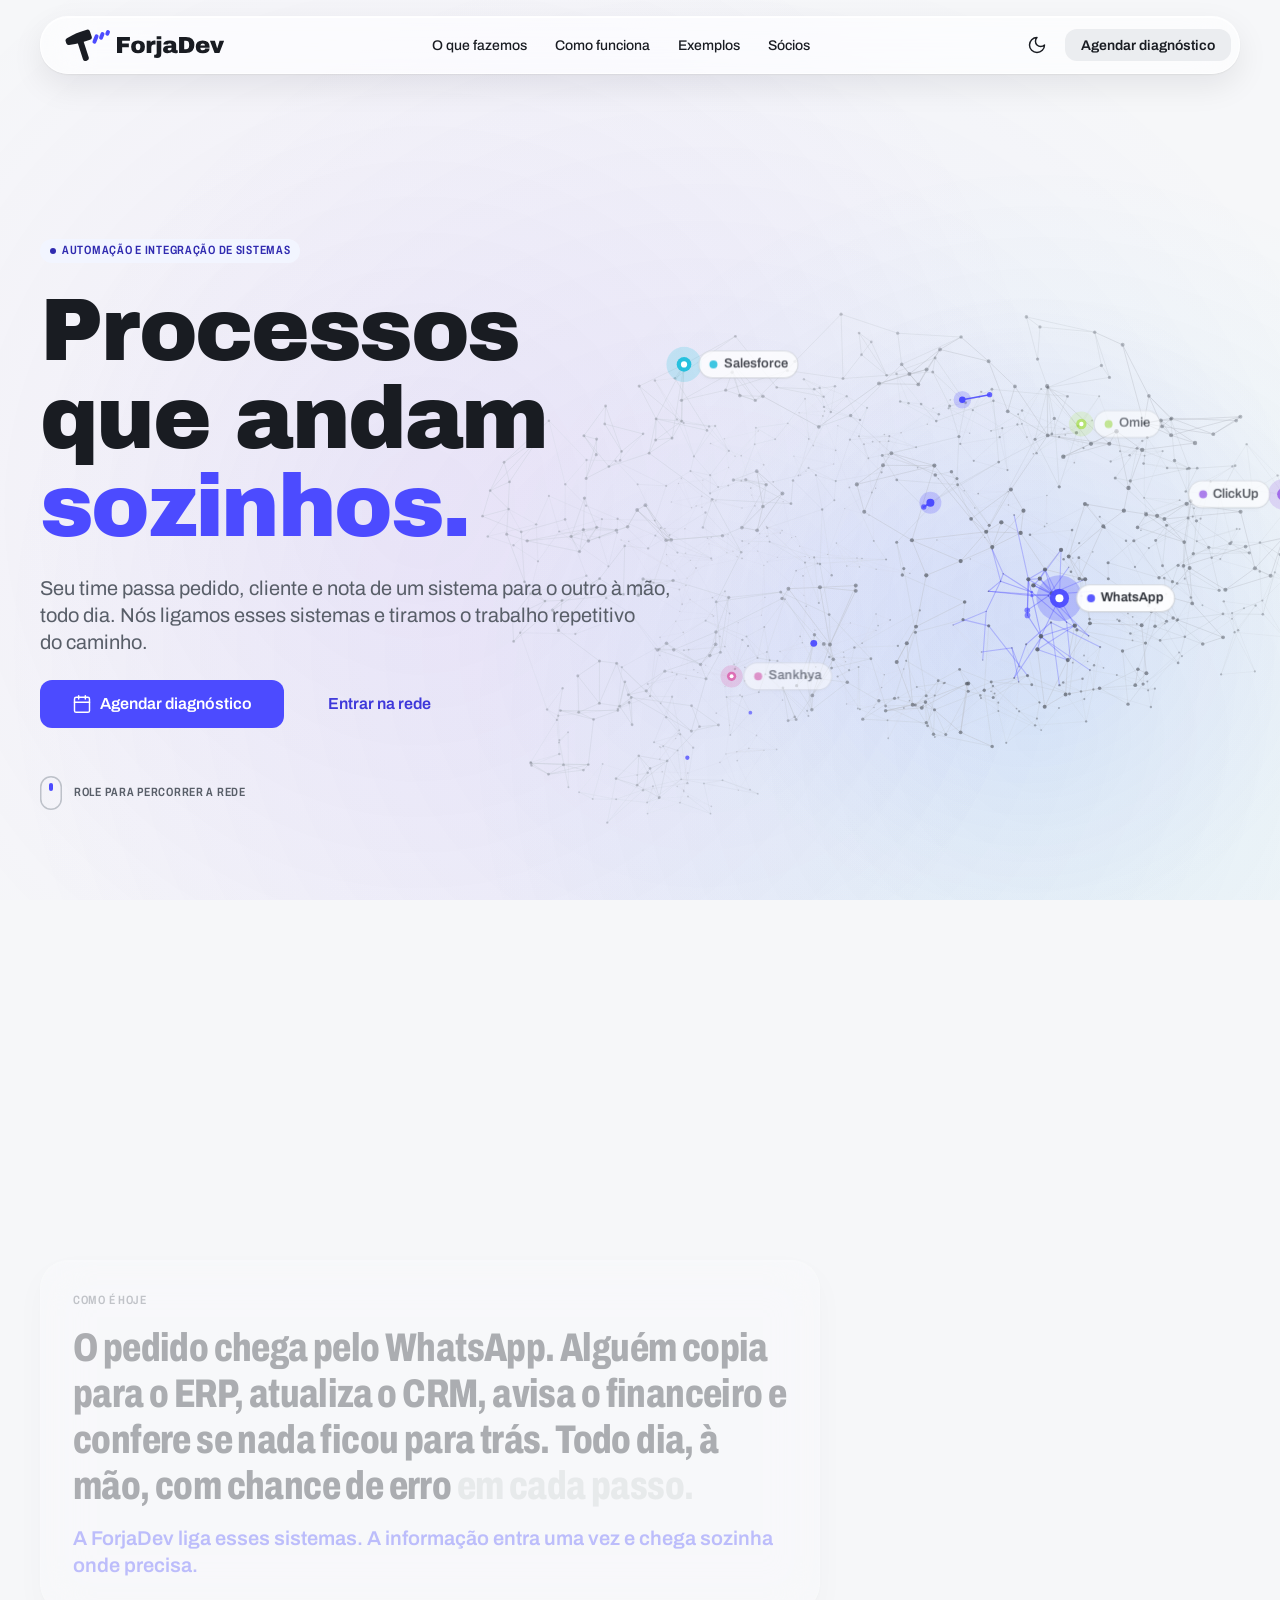
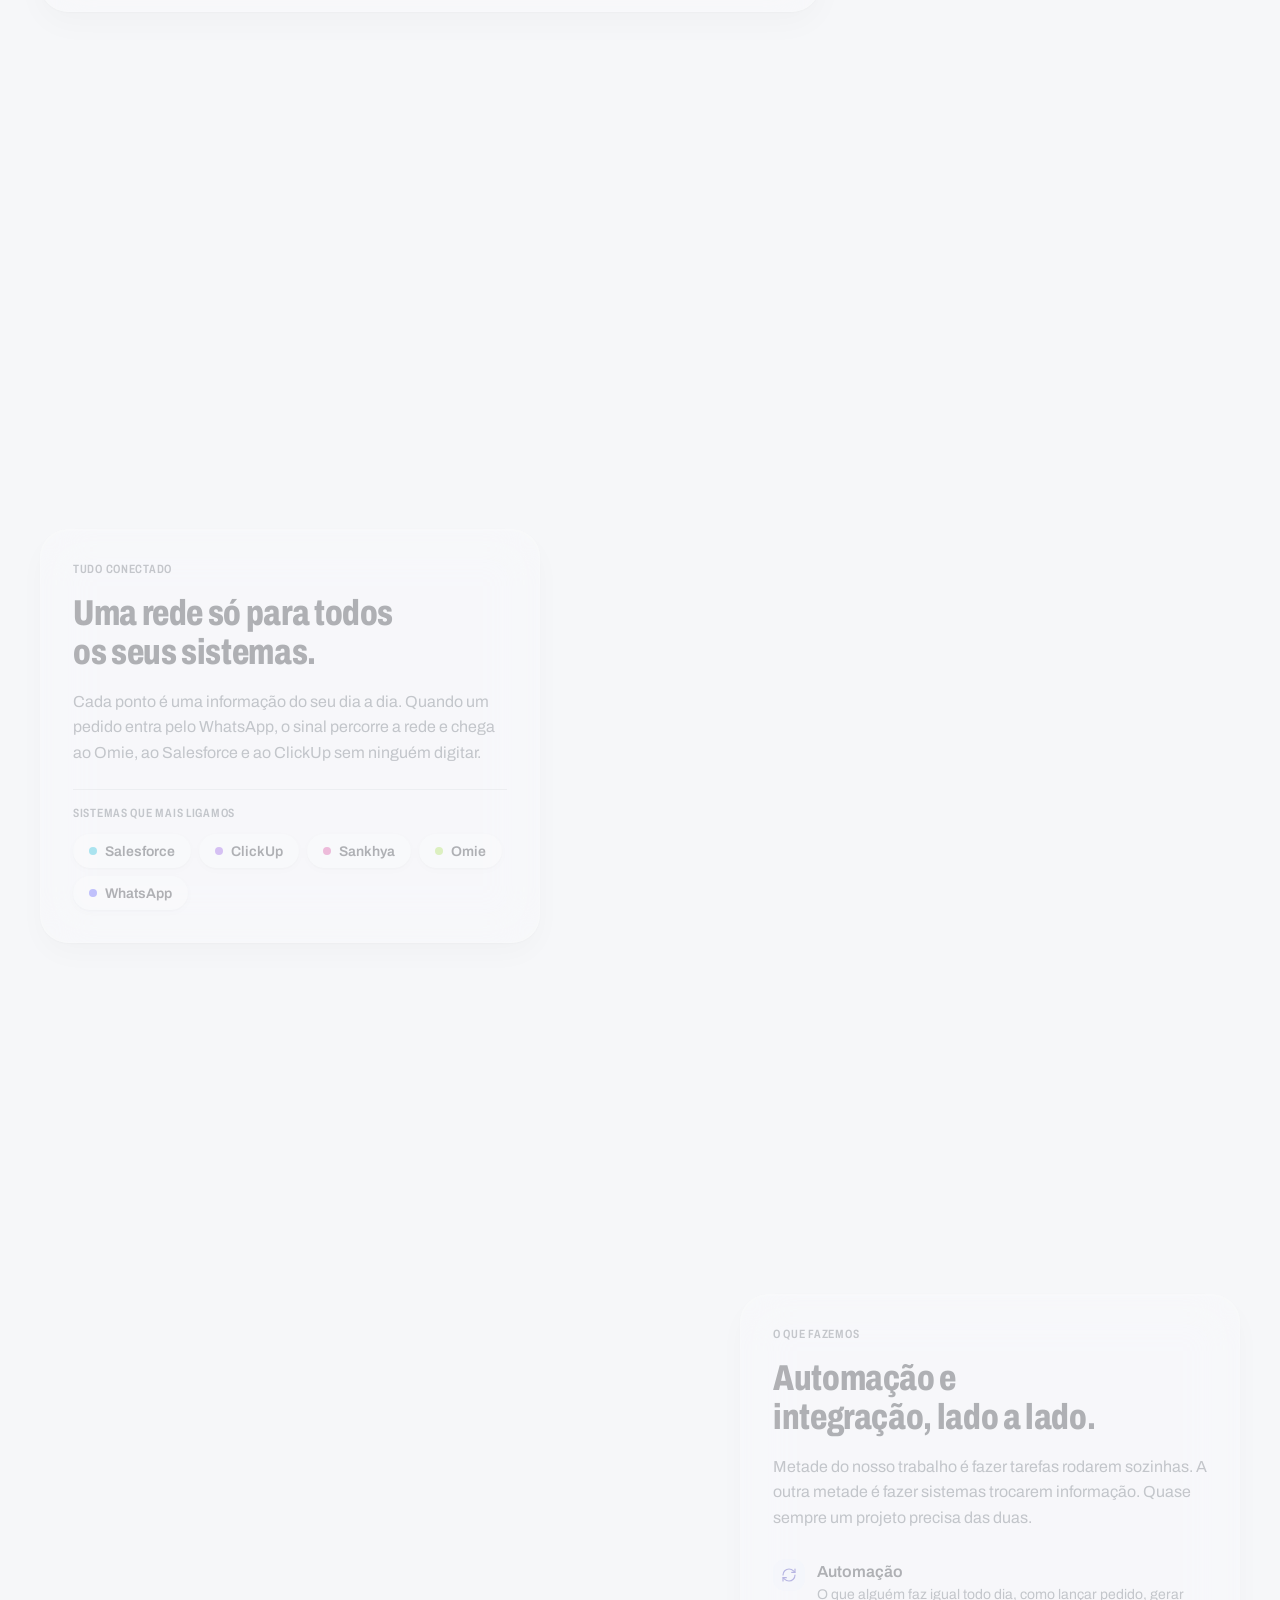
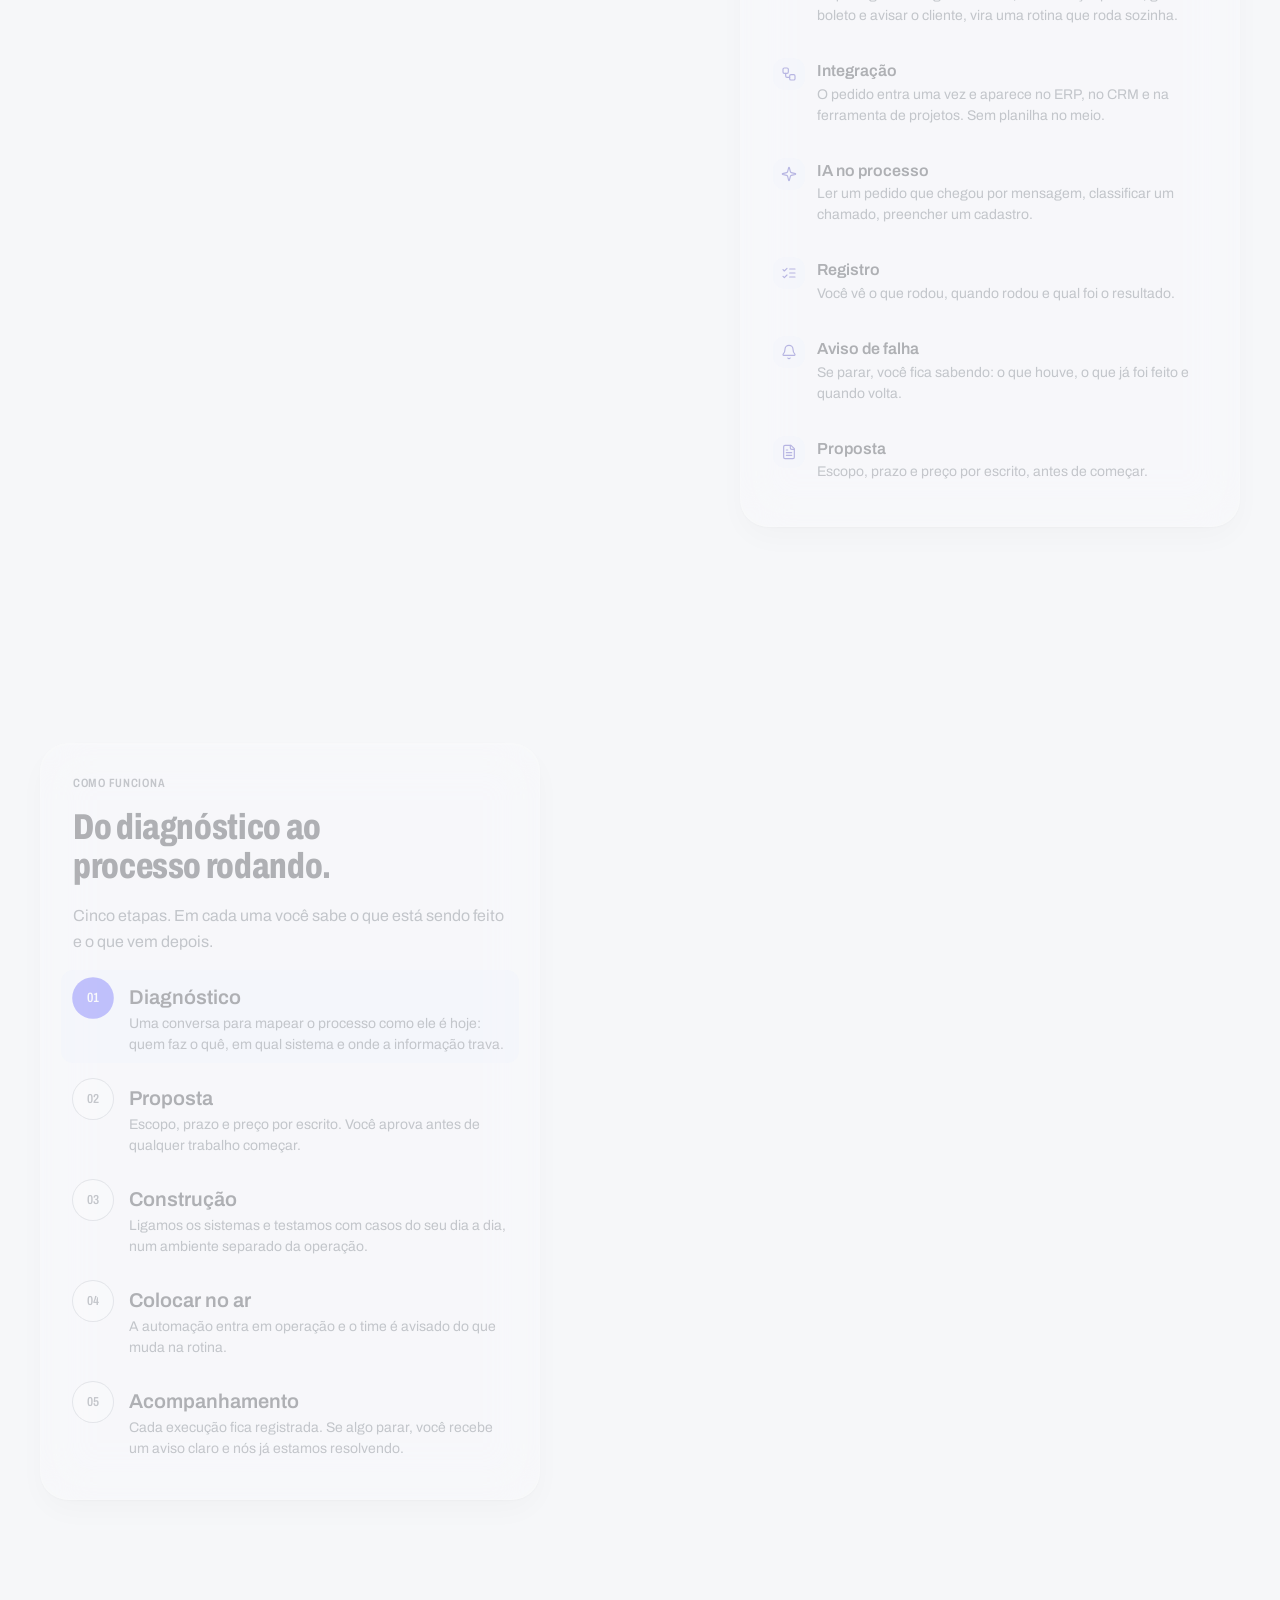
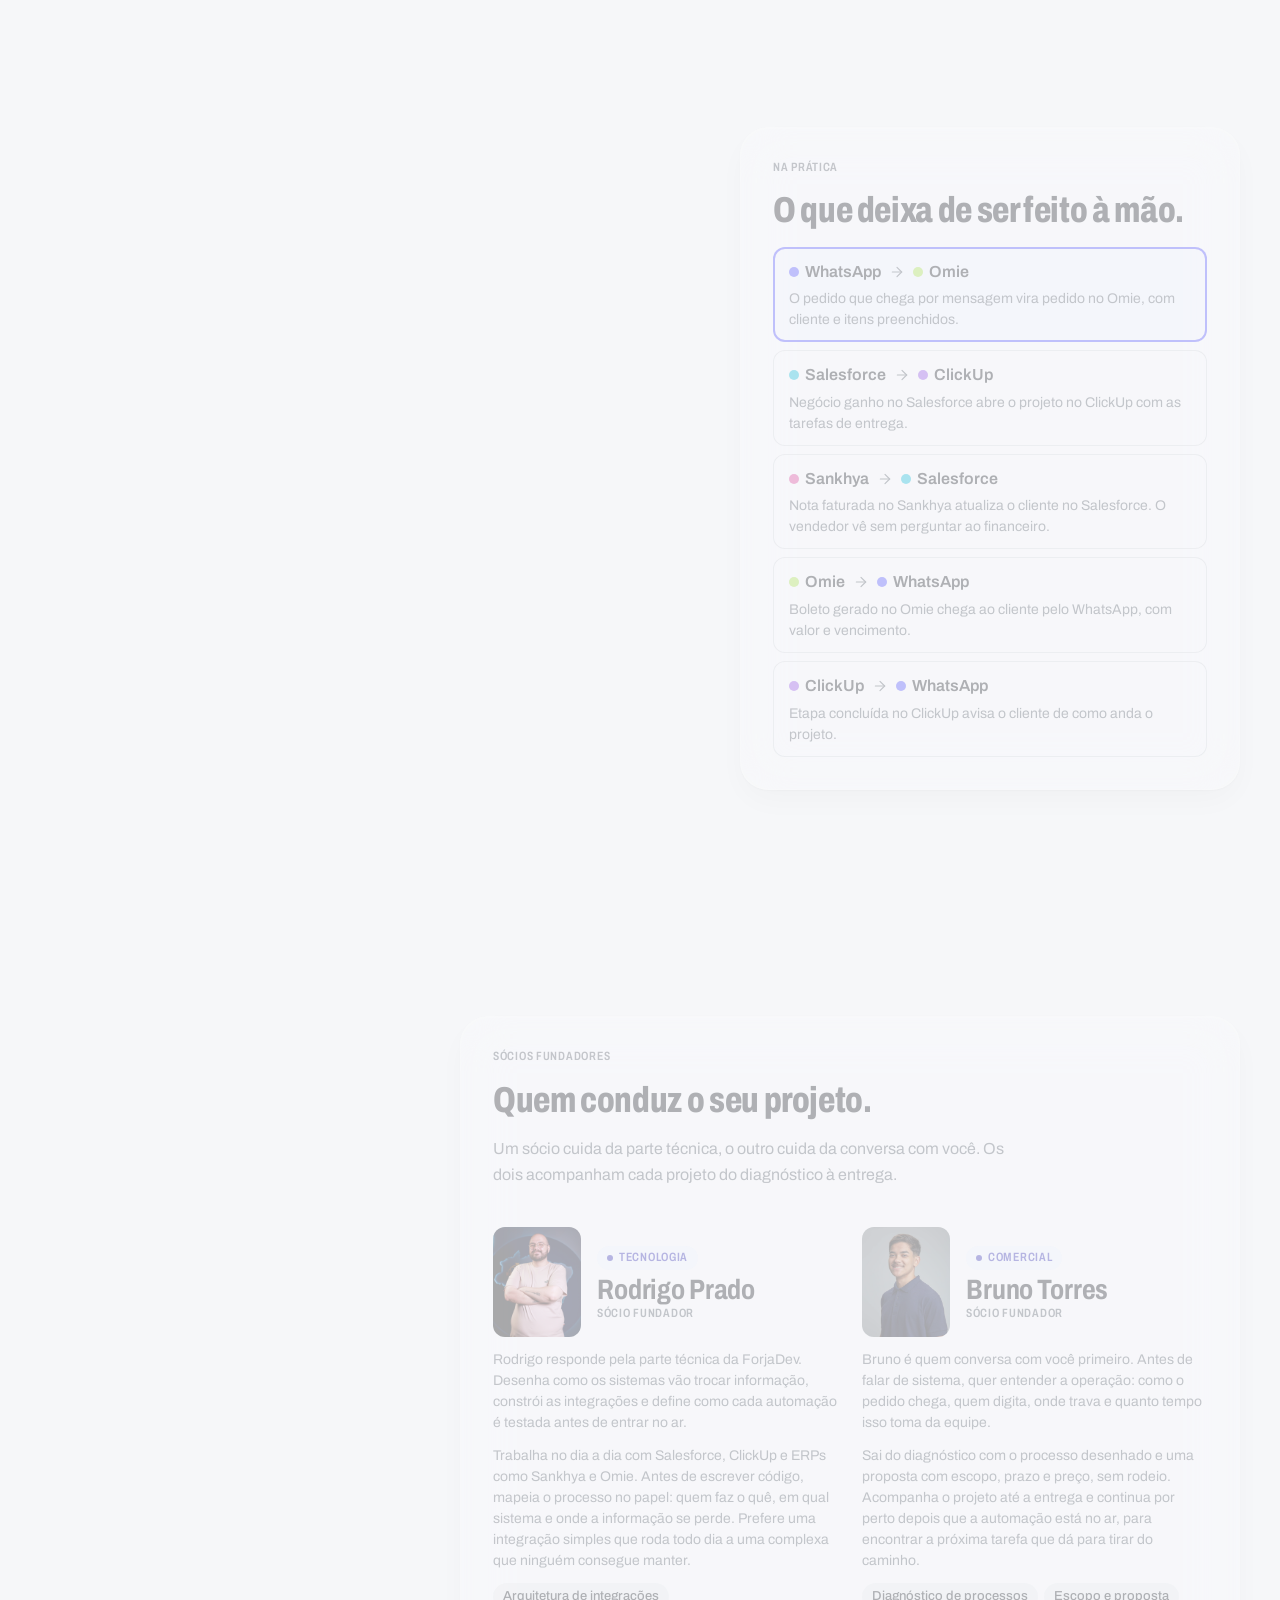
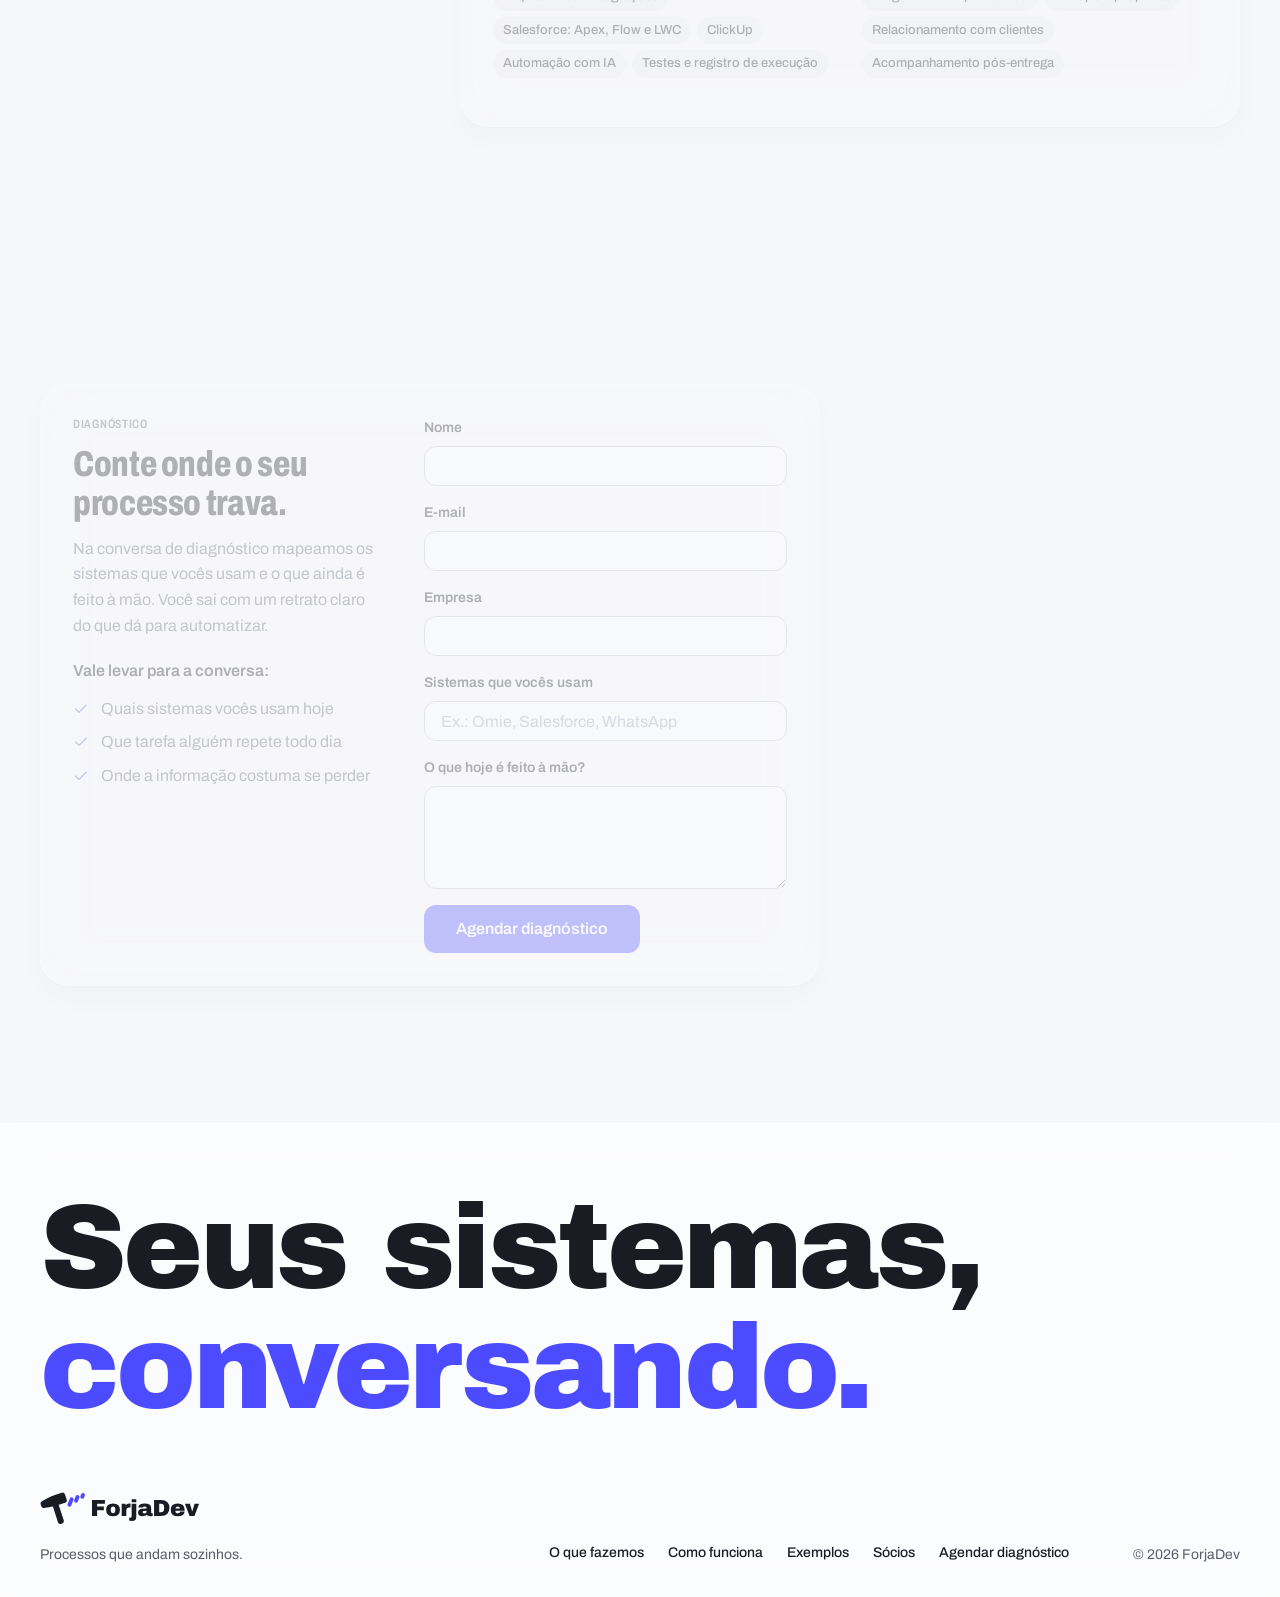
==== commit a8739b99: "Transforma o site num cérebro em tela cheia Todo o conteúdo agora vive em neurônios de um cérebro fi" ====
--- a/index.html
+++ b/index.html
@@ -42,7 +42,7 @@
   <link rel="stylesheet" href="assets/css/components.css">
   <link rel="stylesheet" href="assets/css/site.css">
   <script src="assets/js/site.js" defer></script>
-  <script src="assets/js/rede.js" defer></script>
+  <script src="assets/js/cerebro.js" defer></script>
 </head>
 <body>
   <a class="pular" href="#conteudo">Pular para o conteúdo</a>
@@ -104,13 +104,16 @@
     </div>
   </nav>
 
+  <!-- O cérebro: fica fixo atrás de todo o site. Cada capítulo abaixo é um neurônio dele. -->
+  <canvas class="cerebro" data-cerebro aria-hidden="true"></canvas>
+  <div class="cerebro-rotulos" data-cerebro-rotulos aria-hidden="true"></div>
+
   <main id="conteudo">
 
-    <!-- Abertura -->
-    <section class="hero" id="inicio" aria-labelledby="hero-titulo">
-      <div class="hero-aurora" aria-hidden="true"><span></span><span></span></div>
-      <div class="container hero-grade">
-        <div class="hero-texto">
+    <!-- 1 · Abertura -->
+    <section class="capitulo capitulo--inicio" id="inicio" data-neuronio="inicio" aria-labelledby="hero-titulo">
+      <div class="container capitulo-grade">
+        <div class="painel painel--livre hero-texto" data-lado="e">
           <p class="fd-etiqueta fd-etiqueta--acao hero-etiqueta">Automação e integração de sistemas</p>
           <h1 class="hero-titulo" id="hero-titulo" data-cinetico>Processos que andam sozinhos.</h1>
           <p class="hero-sub">Seu time passa pedido, cliente e nota de um sistema para o outro à mão, todo dia. Nós ligamos esses sistemas e tiramos o trabalho repetitivo do caminho.</p>
@@ -119,259 +122,140 @@
               <svg class="icone"><use href="#i-calendario"/></svg>
               Agendar diagnóstico
             </a>
-            <a class="fd-botao fd-botao--fantasma fd-botao--g" href="#como-funciona">Ver como funciona</a>
-          </div>
-        </div>
-
-        <div class="hero-visual">
-          <div class="fluxo fd-vidro" data-fluxo>
-            <div class="fluxo-topo">
-              <span class="fd-etiqueta">Exemplo</span>
-              <button class="fd-botao fd-botao--fantasma fd-botao--p" type="button" data-fluxo-repetir>
-                <svg class="icone icone-p"><use href="#i-repetir"/></svg>
-                Ver de novo
-              </button>
-            </div>
-
-            <div class="fluxo-no fluxo-no--a">
-              <span class="fluxo-no-icone"><svg class="icone"><use href="#i-mensagem"/></svg></span>
-              <span class="fluxo-no-texto">
-                <strong>WhatsApp</strong>
-                <span>O cliente manda o pedido por mensagem</span>
-              </span>
-              <span class="fluxo-no-estado fd-etiqueta fd-etiqueta--acao">Novo</span>
-            </div>
-
-            <svg class="fluxo-caminho" viewBox="0 0 400 104" aria-hidden="true">
-              <path class="fluxo-trilha" d="M72 0 C72 60 328 44 328 104"/>
-              <g class="fluxo-ponto" transform="translate(72 0)">
-                <circle class="fluxo-ponto-halo" r="14"/>
-                <circle class="fluxo-ponto-nucleo" r="6"/>
-              </g>
-            </svg>
-
-            <div class="fluxo-no fluxo-no--b">
-              <span class="fluxo-no-icone"><svg class="icone"><use href="#i-caixa"/></svg></span>
-              <span class="fluxo-no-texto">
-                <strong>Omie</strong>
-                <span>Pedido lançado, sem ninguém digitar</span>
-              </span>
-              <span class="fluxo-no-check" aria-hidden="true"><svg class="icone icone-p"><use href="#i-check"/></svg></span>
-            </div>
-
-            <div class="fluxo-registro" aria-live="polite">
-              <svg class="icone icone-p"><use href="#i-lista"/></svg>
-              <span><strong data-fluxo-hora>--:--</strong> Pedido lançado no Omie a partir do WhatsApp. Registro salvo.</span>
-            </div>
-          </div>
-        </div>
-      </div>
-
-      <div class="container sistemas" aria-label="Sistemas que ligamos">
-        <p class="t-rotulo">Sistemas que mais ligamos</p>
-        <ul class="sistemas-lista" data-encadear>
-          <li class="sistema" style="--cor: var(--fd-g-dados-2)">Salesforce</li>
-          <li class="sistema" style="--cor: var(--fd-g-dados-5)">ClickUp</li>
-          <li class="sistema" style="--cor: var(--fd-g-dados-3)">Sankhya</li>
-          <li class="sistema" style="--cor: var(--fd-g-dados-4)">Omie</li>
-          <li class="sistema" style="--cor: var(--fd-g-dados-1)">WhatsApp</li>
-        </ul>
-      </div>
-    </section>
-
-    <!-- A situação que o leitor reconhece -->
-    <section class="secao problema" id="problema" aria-labelledby="problema-rotulo">
-      <div class="container estreito">
-        <p class="t-rotulo" id="problema-rotulo" data-surgir>Como é hoje</p>
-        <p class="problema-texto" data-palavras>O pedido chega pelo WhatsApp. Alguém copia para o ERP, atualiza o CRM, avisa o financeiro e confere se nada ficou para trás. Todo dia, à mão, com chance de erro em cada passo.</p>
-        <p class="problema-virada" data-surgir>A ForjaDev liga esses sistemas. A informação entra uma vez e chega sozinha onde precisa.</p>
-      </div>
-    </section>
-
-    <!-- Rede de neurônios: todos os sistemas ligados -->
-    <section class="secao rede" id="rede" aria-labelledby="rede-titulo" data-rede>
-      <div class="container">
-        <header class="secao-cabeca rede-cabeca" data-surgir>
+            <a class="fd-botao fd-botao--fantasma fd-botao--g" href="#problema">Entrar na rede</a>
+          </div>
+          <p class="hero-rolar" aria-hidden="true"><span></span>Role para percorrer a rede</p>
+        </div>
+      </div>
+    </section>
+
+    <!-- 2 · A situação que o leitor reconhece (neurônio: WhatsApp) -->
+    <section class="capitulo" id="problema" data-neuronio="problema" aria-labelledby="problema-rotulo">
+      <div class="container capitulo-grade">
+        <div class="painel painel--largo fd-vidro" data-lado="e">
+          <p class="t-rotulo" id="problema-rotulo">Como é hoje</p>
+          <p class="problema-texto" data-palavras>O pedido chega pelo WhatsApp. Alguém copia para o ERP, atualiza o CRM, avisa o financeiro e confere se nada ficou para trás. Todo dia, à mão, com chance de erro em cada passo.</p>
+          <p class="problema-virada">A ForjaDev liga esses sistemas. A informação entra uma vez e chega sozinha onde precisa.</p>
+        </div>
+      </div>
+    </section>
+
+    <!-- 3 · Todos os sistemas na mesma rede -->
+    <section class="capitulo" id="rede" data-neuronio="rede" aria-labelledby="rede-titulo">
+      <div class="container capitulo-grade">
+        <div class="painel fd-vidro" data-lado="e">
           <p class="t-rotulo">Tudo conectado</p>
-          <h2 class="t-titulo-1" id="rede-titulo">Uma rede só para todos os seus sistemas.</h2>
+          <h2 class="t-titulo-2" id="rede-titulo">Uma rede só para todos os seus sistemas.</h2>
           <p class="secao-intro">Cada ponto é uma informação do seu dia a dia. Quando um pedido entra pelo WhatsApp, o sinal percorre a rede e chega ao Omie, ao Salesforce e ao ClickUp sem ninguém digitar.</p>
-        </header>
-
-        <div class="rede-painel" data-surgir>
-          <canvas class="rede-tela" role="img" aria-label="Rede de neurônios em forma de cérebro. Cinco nós principais, Salesforce, ClickUp, Sankhya, Omie e WhatsApp, trocam sinais entre si pela rede."></canvas>
-          <div class="rede-rotulos" data-rede-rotulos aria-hidden="true"></div>
-          <p class="rede-dica fd-vidro">
-            <svg class="icone icone-p"><use href="#i-brilho"/></svg>
-            <span class="rede-dica-mouse">Passe o mouse pela rede. Clique para enviar um sinal.</span>
-            <span class="rede-dica-toque">Toque na rede para enviar um sinal.</span>
-          </p>
-        </div>
-      </div>
-    </section>
-
-    <!-- Frentes -->
-    <section class="secao" id="o-que-fazemos" aria-labelledby="fazemos-titulo">
-      <div class="container">
-        <header class="secao-cabeca" data-surgir>
+          <div class="sistemas" aria-label="Sistemas que ligamos">
+            <p class="t-rotulo">Sistemas que mais ligamos</p>
+            <ul class="sistemas-lista">
+              <li class="sistema" style="--cor: var(--fd-g-dados-2)">Salesforce</li>
+              <li class="sistema" style="--cor: var(--fd-g-dados-5)">ClickUp</li>
+              <li class="sistema" style="--cor: var(--fd-g-dados-3)">Sankhya</li>
+              <li class="sistema" style="--cor: var(--fd-g-dados-4)">Omie</li>
+              <li class="sistema" style="--cor: var(--fd-g-dados-1)">WhatsApp</li>
+            </ul>
+          </div>
+        </div>
+      </div>
+    </section>
+
+    <!-- 4 · Frentes: cada uma é um neurônio -->
+    <section class="capitulo" id="o-que-fazemos" data-neuronio="o-que-fazemos" aria-labelledby="fazemos-titulo">
+      <div class="container capitulo-grade">
+        <div class="painel fd-vidro" data-lado="d">
           <p class="t-rotulo">O que fazemos</p>
-          <h2 class="t-titulo-1" id="fazemos-titulo">Automação e integração, lado a lado.</h2>
+          <h2 class="t-titulo-2" id="fazemos-titulo">Automação e integração, lado a lado.</h2>
           <p class="secao-intro">Metade do nosso trabalho é fazer tarefas rodarem sozinhas. A outra metade é fazer sistemas trocarem informação. Quase sempre um projeto precisa das duas.</p>
-        </header>
-
-        <div class="bento" data-encadear>
-          <article class="bento-cartao bento--automacao">
-            <div class="bento-cabeca">
-              <span class="bento-icone"><svg class="icone"><use href="#i-repetir"/></svg></span>
-              <p class="t-rotulo">Automação</p>
-            </div>
-            <h3 class="t-titulo-3">Tarefa repetida passa a rodar sozinha.</h3>
-            <p class="bento-texto">O que alguém faz igual todo dia vira uma rotina que roda sem ninguém apertar botão.</p>
-            <ul class="tarefas">
-              <li><span>Lançar pedido</span><span class="fd-etiqueta fd-etiqueta--sucesso">Automático</span></li>
-              <li><span>Gerar boleto</span><span class="fd-etiqueta fd-etiqueta--sucesso">Automático</span></li>
-              <li><span>Atualizar status do pedido</span><span class="fd-etiqueta fd-etiqueta--sucesso">Automático</span></li>
-              <li><span>Avisar o cliente</span><span class="fd-etiqueta fd-etiqueta--sucesso">Automático</span></li>
-            </ul>
-          </article>
-
-          <article class="bento-cartao bento--integracao">
-            <div class="bento-cabeca">
-              <span class="bento-icone"><svg class="icone"><use href="#i-fluxo"/></svg></span>
-              <p class="t-rotulo">Integração</p>
-            </div>
-            <h3 class="t-titulo-3">Seus sistemas, conversando.</h3>
-            <p class="bento-texto">O pedido entra uma vez e aparece no ERP, no CRM e na ferramenta de projetos. Sem planilha no meio.</p>
-            <ol class="cadeia" aria-label="Exemplo de caminho de um pedido">
-              <li><span class="cadeia-ponto" style="--cor: var(--fd-g-dados-1)"></span><span><strong>Entrada</strong> WhatsApp</span></li>
-              <li><span class="cadeia-ponto" style="--cor: var(--fd-g-dados-4)"></span><span><strong>ERP</strong> Omie ou Sankhya</span></li>
-              <li><span class="cadeia-ponto" style="--cor: var(--fd-g-dados-2)"></span><span><strong>CRM</strong> Salesforce</span></li>
-              <li><span class="cadeia-ponto" style="--cor: var(--fd-g-dados-5)"></span><span><strong>Projetos</strong> ClickUp</span></li>
-            </ol>
-          </article>
-
-          <article class="bento-cartao bento--ia">
-            <div class="bento-cabeca">
-              <span class="bento-icone"><svg class="icone"><use href="#i-brilho"/></svg></span>
-              <p class="t-rotulo">IA no processo</p>
-            </div>
-            <h3 class="t-titulo-3">IA onde ela poupa trabalho.</h3>
-            <p class="bento-texto">Ler um pedido que chegou por mensagem, classificar um chamado, preencher um cadastro. A IA entra como uma etapa da automação.</p>
-          </article>
-
-          <article class="bento-cartao bento--registro">
-            <div class="bento-cabeca">
-              <span class="bento-icone"><svg class="icone"><use href="#i-lista"/></svg></span>
-              <p class="t-rotulo">Registro</p>
-            </div>
-            <h3 class="t-titulo-3">Cada execução fica anotada.</h3>
-            <p class="bento-texto">Você vê o que rodou, quando rodou e qual foi o resultado.</p>
-          </article>
-
-          <article class="bento-cartao bento--aviso">
-            <div class="bento-cabeca">
-              <span class="bento-icone"><svg class="icone"><use href="#i-sino"/></svg></span>
-              <p class="t-rotulo">Aviso de falha</p>
-            </div>
-            <h3 class="t-titulo-3">Se parar, você fica sabendo.</h3>
-            <p class="bento-texto">O aviso diz o que houve, o que já foi feito e quando volta.</p>
-            <div class="fd-aviso fd-aviso--alerta" role="note" aria-label="Exemplo de aviso">
-              <svg class="icone aviso-icone"><use href="#i-alerta"/></svg>
-              <div>
-                <strong>Conexão com o Omie parada</strong>
-                <p>A integração com o Omie parou às 14h10. Os pedidos estão guardados e entram assim que a conexão voltar. Previsão: 14h40.</p>
-              </div>
-            </div>
-          </article>
-
-          <article class="bento-cartao bento--proposta">
-            <div class="bento-cabeca">
-              <span class="bento-icone"><svg class="icone"><use href="#i-documento"/></svg></span>
-              <p class="t-rotulo">Proposta</p>
-            </div>
-            <h3 class="t-titulo-3">Escopo, prazo e preço por escrito.</h3>
-            <p class="bento-texto">Você sabe o que vai receber e quando, antes de começar.</p>
-          </article>
-        </div>
-      </div>
-    </section>
-
-    <!-- Etapas -->
-    <section class="secao como" id="como-funciona" aria-labelledby="como-titulo">
-      <div class="container como-grade">
-        <header class="como-cabeca" data-surgir>
+          <ul class="frentes">
+            <li class="frente" data-sub="Automação">
+              <span class="frente-icone"><svg class="icone icone-p"><use href="#i-repetir"/></svg></span>
+              <div><strong>Automação</strong><p>O que alguém faz igual todo dia, como lançar pedido, gerar boleto e avisar o cliente, vira uma rotina que roda sozinha.</p></div>
+            </li>
+            <li class="frente" data-sub="Integração">
+              <span class="frente-icone"><svg class="icone icone-p"><use href="#i-fluxo"/></svg></span>
+              <div><strong>Integração</strong><p>O pedido entra uma vez e aparece no ERP, no CRM e na ferramenta de projetos. Sem planilha no meio.</p></div>
+            </li>
+            <li class="frente" data-sub="IA no processo">
+              <span class="frente-icone"><svg class="icone icone-p"><use href="#i-brilho"/></svg></span>
+              <div><strong>IA no processo</strong><p>Ler um pedido que chegou por mensagem, classificar um chamado, preencher um cadastro.</p></div>
+            </li>
+            <li class="frente" data-sub="Registro">
+              <span class="frente-icone"><svg class="icone icone-p"><use href="#i-lista"/></svg></span>
+              <div><strong>Registro</strong><p>Você vê o que rodou, quando rodou e qual foi o resultado.</p></div>
+            </li>
+            <li class="frente" data-sub="Aviso de falha">
+              <span class="frente-icone"><svg class="icone icone-p"><use href="#i-sino"/></svg></span>
+              <div><strong>Aviso de falha</strong><p>Se parar, você fica sabendo: o que houve, o que já foi feito e quando volta.</p></div>
+            </li>
+            <li class="frente" data-sub="Proposta">
+              <span class="frente-icone"><svg class="icone icone-p"><use href="#i-documento"/></svg></span>
+              <div><strong>Proposta</strong><p>Escopo, prazo e preço por escrito, antes de começar.</p></div>
+            </li>
+          </ul>
+        </div>
+      </div>
+    </section>
+
+    <!-- 5 · Etapas: um sinal anda de uma à próxima -->
+    <section class="capitulo" id="como-funciona" data-neuronio="como-funciona" aria-labelledby="como-titulo">
+      <div class="container capitulo-grade">
+        <div class="painel fd-vidro" data-lado="e">
           <p class="t-rotulo">Como funciona</p>
-          <h2 class="t-titulo-1" id="como-titulo">Do diagnóstico ao processo rodando.</h2>
+          <h2 class="t-titulo-2" id="como-titulo">Do diagnóstico ao processo rodando.</h2>
           <p class="secao-intro">Cinco etapas. Em cada uma você sabe o que está sendo feito e o que vem depois.</p>
-        </header>
-
-        <ol class="passos" data-passos>
-          <li class="passos-trilho" aria-hidden="true"><span class="passos-trilho-cheio"></span></li>
-          <li class="passo">
-            <span class="passo-num">01</span>
-            <div>
-              <h3 class="t-subtitulo">Diagnóstico</h3>
-              <p>Uma conversa para mapear o processo como ele é hoje: quem faz o quê, em qual sistema e onde a informação trava.</p>
-            </div>
-          </li>
-          <li class="passo">
-            <span class="passo-num">02</span>
-            <div>
-              <h3 class="t-subtitulo">Proposta</h3>
-              <p>Escopo, prazo e preço por escrito. Você aprova antes de qualquer trabalho começar.</p>
-            </div>
-          </li>
-          <li class="passo">
-            <span class="passo-num">03</span>
-            <div>
-              <h3 class="t-subtitulo">Construção</h3>
-              <p>Ligamos os sistemas e testamos com casos do seu dia a dia, num ambiente separado da operação.</p>
-            </div>
-          </li>
-          <li class="passo">
-            <span class="passo-num">04</span>
-            <div>
-              <h3 class="t-subtitulo">Colocar no ar</h3>
-              <p>A automação entra em operação e o time é avisado do que muda na rotina.</p>
-            </div>
-          </li>
-          <li class="passo">
-            <span class="passo-num">05</span>
-            <div>
-              <h3 class="t-subtitulo">Acompanhamento</h3>
-              <p>Cada execução fica registrada. Se algo parar, você recebe um aviso claro e nós já estamos resolvendo.</p>
-            </div>
-          </li>
-        </ol>
-      </div>
-    </section>
-
-    <!-- Exemplos: rolagem horizontal fixada no desktop -->
-    <section class="exemplos" id="exemplos" aria-labelledby="exemplos-titulo" data-horizontal>
-      <div class="exemplos-fixo">
-        <header class="container secao-cabeca exemplos-cabeca" data-surgir>
+          <ol class="passos" data-passos>
+            <li class="passo" data-sub="01 Diagnóstico">
+              <span class="passo-num">01</span>
+              <div><h3 class="t-subtitulo">Diagnóstico</h3><p>Uma conversa para mapear o processo como ele é hoje: quem faz o quê, em qual sistema e onde a informação trava.</p></div>
+            </li>
+            <li class="passo" data-sub="02 Proposta">
+              <span class="passo-num">02</span>
+              <div><h3 class="t-subtitulo">Proposta</h3><p>Escopo, prazo e preço por escrito. Você aprova antes de qualquer trabalho começar.</p></div>
+            </li>
+            <li class="passo" data-sub="03 Construção">
+              <span class="passo-num">03</span>
+              <div><h3 class="t-subtitulo">Construção</h3><p>Ligamos os sistemas e testamos com casos do seu dia a dia, num ambiente separado da operação.</p></div>
+            </li>
+            <li class="passo" data-sub="04 No ar">
+              <span class="passo-num">04</span>
+              <div><h3 class="t-subtitulo">Colocar no ar</h3><p>A automação entra em operação e o time é avisado do que muda na rotina.</p></div>
+            </li>
+            <li class="passo" data-sub="05 Acompanhamento">
+              <span class="passo-num">05</span>
+              <div><h3 class="t-subtitulo">Acompanhamento</h3><p>Cada execução fica registrada. Se algo parar, você recebe um aviso claro e nós já estamos resolvendo.</p></div>
+            </li>
+          </ol>
+        </div>
+      </div>
+    </section>
+
+    <!-- 6 · Exemplos: cada um é um sinal real entre dois sistemas -->
+    <section class="capitulo" id="exemplos" data-neuronio="exemplos" aria-labelledby="exemplos-titulo">
+      <div class="container capitulo-grade">
+        <div class="painel fd-vidro" data-lado="d">
           <p class="t-rotulo">Na prática</p>
-          <h2 class="t-titulo-1" id="exemplos-titulo">O que deixa de ser feito à mão.</h2>
-        </header>
-        <div class="exemplos-janela">
-          <ul class="exemplos-trilho" data-trilho>
-            <li class="exemplo">
-              <p class="exemplo-par"><span style="--cor: var(--fd-g-dados-1)">WhatsApp</span><svg class="icone"><use href="#i-seta"/></svg><span style="--cor: var(--fd-g-dados-4)">Omie</span></p>
+          <h2 class="t-titulo-2" id="exemplos-titulo">O que deixa de ser feito à mão.</h2>
+          <ul class="exemplos-lista" data-exemplos>
+            <li class="exemplo" data-de="WhatsApp" data-para="Omie">
+              <p class="exemplo-par"><span style="--cor: var(--fd-g-dados-1)">WhatsApp</span><svg class="icone icone-p"><use href="#i-seta"/></svg><span style="--cor: var(--fd-g-dados-4)">Omie</span></p>
               <p>O pedido que chega por mensagem vira pedido no Omie, com cliente e itens preenchidos.</p>
             </li>
-            <li class="exemplo">
-              <p class="exemplo-par"><span style="--cor: var(--fd-g-dados-2)">Salesforce</span><svg class="icone"><use href="#i-seta"/></svg><span style="--cor: var(--fd-g-dados-5)">ClickUp</span></p>
+            <li class="exemplo" data-de="Salesforce" data-para="ClickUp">
+              <p class="exemplo-par"><span style="--cor: var(--fd-g-dados-2)">Salesforce</span><svg class="icone icone-p"><use href="#i-seta"/></svg><span style="--cor: var(--fd-g-dados-5)">ClickUp</span></p>
               <p>Negócio ganho no Salesforce abre o projeto no ClickUp com as tarefas de entrega.</p>
             </li>
-            <li class="exemplo">
-              <p class="exemplo-par"><span style="--cor: var(--fd-g-dados-3)">Sankhya</span><svg class="icone"><use href="#i-seta"/></svg><span style="--cor: var(--fd-g-dados-2)">Salesforce</span></p>
+            <li class="exemplo" data-de="Sankhya" data-para="Salesforce">
+              <p class="exemplo-par"><span style="--cor: var(--fd-g-dados-3)">Sankhya</span><svg class="icone icone-p"><use href="#i-seta"/></svg><span style="--cor: var(--fd-g-dados-2)">Salesforce</span></p>
               <p>Nota faturada no Sankhya atualiza o cliente no Salesforce. O vendedor vê sem perguntar ao financeiro.</p>
             </li>
-            <li class="exemplo">
-              <p class="exemplo-par"><span style="--cor: var(--fd-g-dados-4)">Omie</span><svg class="icone"><use href="#i-seta"/></svg><span style="--cor: var(--fd-g-dados-1)">WhatsApp</span></p>
+            <li class="exemplo" data-de="Omie" data-para="WhatsApp">
+              <p class="exemplo-par"><span style="--cor: var(--fd-g-dados-4)">Omie</span><svg class="icone icone-p"><use href="#i-seta"/></svg><span style="--cor: var(--fd-g-dados-1)">WhatsApp</span></p>
               <p>Boleto gerado no Omie chega ao cliente pelo WhatsApp, com valor e vencimento.</p>
             </li>
-            <li class="exemplo">
-              <p class="exemplo-par"><span style="--cor: var(--fd-g-dados-5)">ClickUp</span><svg class="icone"><use href="#i-seta"/></svg><span style="--cor: var(--fd-g-dados-1)">WhatsApp</span></p>
+            <li class="exemplo" data-de="ClickUp" data-para="WhatsApp">
+              <p class="exemplo-par"><span style="--cor: var(--fd-g-dados-5)">ClickUp</span><svg class="icone icone-p"><use href="#i-seta"/></svg><span style="--cor: var(--fd-g-dados-1)">WhatsApp</span></p>
               <p>Etapa concluída no ClickUp avisa o cliente de como anda o projeto.</p>
             </li>
           </ul>
@@ -379,24 +263,26 @@
       </div>
     </section>
 
-    <!-- Sócios fundadores -->
-    <section class="secao socios" id="socios" aria-labelledby="socios-titulo">
-      <div class="container">
-        <header class="secao-cabeca" data-surgir>
+    <!-- 7 · Sócios fundadores: um neurônio para cada -->
+    <section class="capitulo" id="socios" data-neuronio="socios" aria-labelledby="socios-titulo">
+      <div class="container capitulo-grade">
+        <div class="painel painel--largo fd-vidro" data-lado="d">
           <p class="t-rotulo">Sócios fundadores</p>
-          <h2 class="t-titulo-1" id="socios-titulo">Quem conduz o seu projeto.</h2>
+          <h2 class="t-titulo-2" id="socios-titulo">Quem conduz o seu projeto.</h2>
           <p class="secao-intro">Um sócio cuida da parte técnica, o outro cuida da conversa com você. Os dois acompanham cada projeto do diagnóstico à entrega.</p>
-        </header>
-
-        <div class="socios-grade">
-          <article class="socio" data-surgir>
-            <figure class="socio-foto">
-              <img src="assets/img/socios/rodrigo-prado.jpg" alt="Rodrigo Prado, de braços cruzados, sorrindo" width="960" height="1200" loading="lazy" decoding="async">
-            </figure>
-            <div class="socio-texto">
-              <span class="fd-etiqueta fd-etiqueta--acao">Tecnologia</span>
-              <h3 class="t-titulo-2">Rodrigo Prado</h3>
-              <p class="t-rotulo socio-cargo">Sócio fundador</p>
+
+          <div class="socios-grade">
+            <article class="socio" data-sub="Rodrigo Prado">
+              <div class="socio-cabeca">
+                <figure class="socio-foto">
+                  <img src="assets/img/socios/rodrigo-prado.jpg" alt="Rodrigo Prado, de braços cruzados, sorrindo" width="960" height="1200" loading="lazy" decoding="async">
+                </figure>
+                <div>
+                  <span class="fd-etiqueta fd-etiqueta--acao">Tecnologia</span>
+                  <h3 class="t-titulo-3">Rodrigo Prado</h3>
+                  <p class="t-rotulo">Sócio fundador</p>
+                </div>
+              </div>
               <p>Rodrigo responde pela parte técnica da ForjaDev. Desenha como os sistemas vão trocar informação, constrói as integrações e define como cada automação é testada antes de entrar no ar.</p>
               <p>Trabalha no dia a dia com Salesforce, ClickUp e ERPs como Sankhya e Omie. Antes de escrever código, mapeia o processo no papel: quem faz o quê, em qual sistema e onde a informação se perde. Prefere uma integração simples que roda todo dia a uma complexa que ninguém consegue manter.</p>
               <ul class="socio-temas" aria-label="Áreas de atuação">
@@ -406,17 +292,19 @@
                 <li>Automação com IA</li>
                 <li>Testes e registro de execução</li>
               </ul>
-            </div>
-          </article>
-
-          <article class="socio" data-surgir>
-            <figure class="socio-foto">
-              <img src="assets/img/socios/bruno-torres.jpg" alt="Bruno Torres, de camisa polo azul-marinho, sorrindo" width="568" height="710" loading="lazy" decoding="async">
-            </figure>
-            <div class="socio-texto">
-              <span class="fd-etiqueta fd-etiqueta--acao">Comercial</span>
-              <h3 class="t-titulo-2">Bruno Torres</h3>
-              <p class="t-rotulo socio-cargo">Sócio fundador</p>
+            </article>
+
+            <article class="socio" data-sub="Bruno Torres">
+              <div class="socio-cabeca">
+                <figure class="socio-foto">
+                  <img src="assets/img/socios/bruno-torres.jpg" alt="Bruno Torres, de camisa polo azul-marinho, sorrindo" width="568" height="710" loading="lazy" decoding="async">
+                </figure>
+                <div>
+                  <span class="fd-etiqueta fd-etiqueta--acao">Comercial</span>
+                  <h3 class="t-titulo-3">Bruno Torres</h3>
+                  <p class="t-rotulo">Sócio fundador</p>
+                </div>
+              </div>
               <p>Bruno é quem conversa com você primeiro. Antes de falar de sistema, quer entender a operação: como o pedido chega, quem digita, onde trava e quanto tempo isso toma da equipe.</p>
               <p>Sai do diagnóstico com o processo desenhado e uma proposta com escopo, prazo e preço, sem rodeio. Acompanha o projeto até a entrega e continua por perto depois que a automação está no ar, para encontrar a próxima tarefa que dá para tirar do caminho.</p>
               <ul class="socio-temas" aria-label="Áreas de atuação">
@@ -425,58 +313,60 @@
                 <li>Relacionamento com clientes</li>
                 <li>Acompanhamento pós-entrega</li>
               </ul>
-            </div>
-          </article>
-        </div>
-      </div>
-    </section>
-
-    <!-- Contato -->
-    <section class="secao contato" id="contato" aria-labelledby="contato-titulo">
-      <div class="container contato-grade">
-        <div class="contato-texto" data-surgir>
-          <p class="t-rotulo">Diagnóstico</p>
-          <h2 class="t-titulo-1" id="contato-titulo">Conte onde o seu processo trava.</h2>
-          <p class="secao-intro">Na conversa de diagnóstico mapeamos os sistemas que vocês usam e o que ainda é feito à mão. Você sai com um retrato claro do que dá para automatizar.</p>
-          <p class="contato-lista-titulo">Vale levar para a conversa:</p>
-          <ul class="contato-lista">
-            <li><svg class="icone icone-p"><use href="#i-check"/></svg>Quais sistemas vocês usam hoje</li>
-            <li><svg class="icone icone-p"><use href="#i-check"/></svg>Que tarefa alguém repete todo dia</li>
-            <li><svg class="icone icone-p"><use href="#i-check"/></svg>Onde a informação costuma se perder</li>
-          </ul>
-        </div>
-
-        <div class="fd-cartao contato-cartao" data-surgir>
-          <form class="formulario" data-formulario novalidate>
-            <div class="fd-campo">
-              <label for="f-nome">Nome</label>
-              <input id="f-nome" name="nome" type="text" autocomplete="name" required>
-              <span class="fd-campo-ajuda" data-ajuda hidden>Escreva seu nome.</span>
-            </div>
-            <div class="fd-campo">
-              <label for="f-email">E-mail</label>
-              <input id="f-email" name="email" type="email" autocomplete="email" required>
-              <span class="fd-campo-ajuda" data-ajuda hidden>Escreva um e-mail válido, como nome@empresa.com.br.</span>
-            </div>
-            <div class="fd-campo">
-              <label for="f-empresa">Empresa</label>
-              <input id="f-empresa" name="empresa" type="text" autocomplete="organization">
-            </div>
-            <div class="fd-campo">
-              <label for="f-sistemas">Sistemas que vocês usam</label>
-              <input id="f-sistemas" name="sistemas" type="text" placeholder="Ex.: Omie, Salesforce, WhatsApp">
-            </div>
-            <div class="fd-campo">
-              <label for="f-processo">O que hoje é feito à mão?</label>
-              <textarea id="f-processo" name="processo" rows="4"></textarea>
-            </div>
-            <button class="fd-botao fd-botao--g formulario-enviar" type="submit">Agendar diagnóstico</button>
-          </form>
-          <div class="fd-aviso fd-aviso--sucesso formulario-sucesso" data-sucesso role="status" hidden>
-            <svg class="icone aviso-icone"><use href="#i-check"/></svg>
-            <div>
-              <strong>Pedido recebido.</strong>
-              <p>Vamos responder por e-mail para combinar o melhor horário da conversa.</p>
+            </article>
+          </div>
+        </div>
+      </div>
+    </section>
+
+    <!-- 8 · Contato: todos os sinais convergem aqui -->
+    <section class="capitulo" id="contato" data-neuronio="contato" aria-labelledby="contato-titulo">
+      <div class="container capitulo-grade">
+        <div class="painel painel--largo fd-vidro contato-grade" data-lado="e">
+          <div class="contato-texto">
+            <p class="t-rotulo">Diagnóstico</p>
+            <h2 class="t-titulo-2" id="contato-titulo">Conte onde o seu processo trava.</h2>
+            <p class="secao-intro">Na conversa de diagnóstico mapeamos os sistemas que vocês usam e o que ainda é feito à mão. Você sai com um retrato claro do que dá para automatizar.</p>
+            <p class="contato-lista-titulo">Vale levar para a conversa:</p>
+            <ul class="contato-lista">
+              <li><svg class="icone icone-p"><use href="#i-check"/></svg>Quais sistemas vocês usam hoje</li>
+              <li><svg class="icone icone-p"><use href="#i-check"/></svg>Que tarefa alguém repete todo dia</li>
+              <li><svg class="icone icone-p"><use href="#i-check"/></svg>Onde a informação costuma se perder</li>
+            </ul>
+          </div>
+
+          <div class="contato-cartao">
+            <form class="formulario" data-formulario novalidate>
+              <div class="fd-campo">
+                <label for="f-nome">Nome</label>
+                <input id="f-nome" name="nome" type="text" autocomplete="name" required>
+                <span class="fd-campo-ajuda" data-ajuda hidden>Escreva seu nome.</span>
+              </div>
+              <div class="fd-campo">
+                <label for="f-email">E-mail</label>
+                <input id="f-email" name="email" type="email" autocomplete="email" required>
+                <span class="fd-campo-ajuda" data-ajuda hidden>Escreva um e-mail válido, como nome@empresa.com.br.</span>
+              </div>
+              <div class="fd-campo">
+                <label for="f-empresa">Empresa</label>
+                <input id="f-empresa" name="empresa" type="text" autocomplete="organization">
+              </div>
+              <div class="fd-campo">
+                <label for="f-sistemas">Sistemas que vocês usam</label>
+                <input id="f-sistemas" name="sistemas" type="text" placeholder="Ex.: Omie, Salesforce, WhatsApp">
+              </div>
+              <div class="fd-campo">
+                <label for="f-processo">O que hoje é feito à mão?</label>
+                <textarea id="f-processo" name="processo" rows="3"></textarea>
+              </div>
+              <button class="fd-botao fd-botao--g formulario-enviar" type="submit">Agendar diagnóstico</button>
+            </form>
+            <div class="fd-aviso fd-aviso--sucesso formulario-sucesso" data-sucesso role="status" hidden>
+              <svg class="icone aviso-icone"><use href="#i-check"/></svg>
+              <div>
+                <strong>Pedido recebido.</strong>
+                <p>Vamos responder por e-mail para combinar o melhor horário da conversa.</p>
+              </div>
             </div>
           </div>
         </div>
--- a/assets/css/site.css
+++ b/assets/css/site.css
@@ -36,7 +36,7 @@
 
 /* ── Base ── */
 *, *::before, *::after { box-sizing: border-box; }
-html { -webkit-text-size-adjust: 100%; scroll-padding-top: 104px; }
+html { -webkit-text-size-adjust: 100%; }
 @media (prefers-reduced-motion: no-preference) { html { scroll-behavior: smooth; } }
 body {
   margin: 0; min-height: 100vh; overflow-x: clip;
@@ -57,6 +57,11 @@
 .secao { padding-block: var(--site-secao); }
 
 [hidden] { display: none !important; }
+
+/* Cursor preto, no estilo do macOS: seta no site todo, mão preta em links e botões, barra de texto nos campos */
+html { cursor: url("../img/cursor-seta.svg") 5 3, auto; }
+a, button, summary, label[for], select, [role="button"], .fd-botao, .nav-icone { cursor: url("../img/cursor-mao.svg") 11 3, pointer; }
+input:not([type="checkbox"]):not([type="radio"]):not([type="submit"]):not([type="button"]), textarea, [contenteditable] { cursor: text; }
 a.fd-botao { text-decoration: none; }
 
 .icone { width: 20px; height: 20px; flex: none; fill: none; stroke: currentColor; stroke-width: 1.75; stroke-linecap: round; stroke-linejoin: round; }
@@ -114,7 +119,7 @@
 .nav-cta { display: none; }
 .nav-icone {
   display: inline-grid; place-items: center; width: 40px; height: 40px; padding: 0; border: 0; border-radius: var(--fd-raio-controle);
-  background: transparent; color: var(--fd-texto); cursor: pointer;
+  background: transparent; color: var(--fd-texto);
   transition: background var(--fd-mov-rapido), transform var(--fd-mov-resposta);
 }
 .nav-icone:hover { background: var(--fd-superficie-2); }
@@ -153,25 +158,56 @@
   .nav-menu-botao, .menu-celular { display: none !important; }
 }
 
+/* ── O cérebro: fixo atrás de todo o site ── */
+.cerebro { position: fixed; inset: 0; z-index: 0; width: 100%; height: 100%; display: block; pointer-events: none; }
+.cerebro-rotulos { position: fixed; inset: 0; z-index: 0; pointer-events: none; overflow: hidden; }
+.cerebro-rotulo {
+  position: absolute; left: 0; top: 0; display: inline-flex; align-items: center; gap: 6px;
+  height: 26px; padding: 0 10px; border-radius: var(--fd-raio-pill);
+  background: var(--fd-superficie); box-shadow: var(--fd-elevacao-1), 0 0 0 1px var(--fd-borda);
+  font: var(--fd-tipo-texto-p); font-size: 13px; font-weight: 600; color: var(--fd-texto); white-space: nowrap;
+  opacity: 0; will-change: transform, opacity;
+  transition: box-shadow var(--fd-mov-rapido), color var(--fd-mov-rapido);
+}
+.cerebro-rotulo::before { content: ""; width: 8px; height: 8px; border-radius: 50%; background: var(--cor); }
+.cerebro-rotulo.acesa { box-shadow: var(--fd-elevacao-2), 0 0 0 2px var(--fd-acao); }
+.cerebro-rotulo--sub { height: 24px; font-size: 12px; box-shadow: 0 0 0 1px var(--fd-acao-suave); }
+.cerebro-rotulo--sub::before { display: none; }
+.cerebro-rotulo--sub.acesa { color: var(--fd-acao-suave-texto); background: var(--fd-acao-suave); box-shadow: 0 0 0 2px var(--fd-acao); }
+
+html:not(.js) .cerebro { display: none; }
+
+/* conteúdo acima do cérebro */
+
+main, .rodape { position: relative; z-index: 1; }
+
+/* ── Capítulos: cada seção é um neurônio ── */
+.capitulo { min-height: 100vh; min-height: 100svh; display: flex; align-items: center; padding-block: 120px 96px; }
+.capitulo-grade { display: grid; }
+.painel {
+  position: relative; display: grid; gap: var(--fd-g-esp-4); align-content: start;
+  width: min(100%, 500px); justify-self: start; padding: var(--fd-g-esp-6);
+}
+.painel[data-lado="d"] { justify-self: end; }
+.painel--largo { width: min(100%, 780px); }
+.painel--livre { padding: 0; width: min(100%, 640px); }
+/* o painel do capítulo em foco fica nítido; os vizinhos esmaecem (o valor vem de cerebro.js) */
+.cerebro-pronto .painel { opacity: calc(.32 + var(--peso, 1) * .68); }
+@media (prefers-reduced-motion: reduce) { .cerebro-pronto .painel { opacity: 1; } }
+
+.painel .t-titulo-2 { text-wrap: balance; }
+.painel .secao-intro { font: var(--fd-tipo-texto); color: var(--fd-texto-suave); }
+
+@media (max-width: 767px) {
+  /* celular: o cérebro ocupa o alto da tela e o painel vem por baixo */
+  .capitulo { align-items: flex-end; padding-top: 42svh; padding-bottom: var(--fd-g-esp-7); }
+  .painel, .painel--largo { width: 100%; padding: var(--fd-g-esp-5); }
+  .painel--livre { padding: 0; }
+}
+
 /* ── Abertura ── */
-.hero { position: relative; padding-top: var(--fd-g-esp-8); padding-bottom: var(--fd-g-esp-8); isolation: isolate; }
-.hero-aurora { position: absolute; inset: -120px 0 0 0; z-index: -1; pointer-events: none; overflow: hidden; }
-.hero-aurora span {
-  position: absolute; border-radius: 50%; filter: blur(80px);
-}
-.hero-aurora span:nth-child(1) { width: 640px; height: 640px; right: -120px; top: 40px; background: radial-gradient(circle, var(--site-aurora-1), transparent 70%); }
-.hero-aurora span:nth-child(2) { width: 520px; height: 520px; right: 280px; top: 360px; background: radial-gradient(circle, var(--site-aurora-2), transparent 70%); }
-@supports (animation-timeline: scroll()) {
-  @media (prefers-reduced-motion: no-preference) {
-    .hero-aurora span { animation: site-aurora linear both; animation-timeline: scroll(root); animation-range: 0 100vh; }
-    .hero-aurora span:nth-child(2) { animation-name: site-aurora-2; }
-  }
-}
-@keyframes site-aurora { to { transform: translate3d(-80px, 160px, 0) scale(1.15); opacity: .4; } }
-@keyframes site-aurora-2 { to { transform: translate3d(120px, -60px, 0) scale(.9); opacity: .3; } }
-
-.hero-grade { display: grid; gap: var(--fd-g-esp-7); align-items: center; }
-.hero-texto { display: grid; gap: var(--fd-g-esp-5); justify-items: start; }
+.capitulo--inicio { padding-top: 96px; }
+.hero-texto { gap: var(--fd-g-esp-5); justify-items: start; }
 .hero-etiqueta { animation: fd-surgir var(--fd-mov-cena) both; }
 
 /* Título: Archivo condensada no celular, Archivo Black a partir de 768px (display, 64px ou mais) */
@@ -196,282 +232,129 @@
 
 .hero-sub { font: var(--fd-tipo-subtitulo); font-weight: 400; color: var(--fd-texto-suave); max-width: 34em; text-wrap: pretty; animation: fd-surgir var(--fd-mov-cena) both; animation-delay: 420ms; }
 .hero-acoes { display: flex; flex-wrap: wrap; gap: var(--fd-g-esp-3); animation: fd-surgir var(--fd-mov-cena) both; animation-delay: 520ms; }
-.hero-visual { animation: fd-surgir var(--fd-mov-cena) both; animation-delay: 640ms; }
-
-@media (min-width: 1200px) {
-  .hero { padding-top: var(--fd-g-esp-9); }
-  .hero-grade { grid-template-columns: 1.12fr .88fr; gap: var(--fd-g-esp-8); }
-}
-
-/* Painel do fluxo */
-.fluxo { position: relative; display: grid; gap: 0; padding: var(--fd-g-esp-5); max-width: 480px; margin-inline: auto; }
-.fluxo-topo { display: flex; align-items: center; justify-content: space-between; margin-bottom: var(--fd-g-esp-5); }
-.fluxo-topo .fd-botao { font-weight: 600; }
-.fluxo-no {
-  display: flex; align-items: center; gap: var(--fd-g-esp-3); width: 84%;
-  padding: var(--fd-g-esp-4); border-radius: calc(var(--fd-raio-painel) - var(--fd-g-esp-3));
-  background: var(--fd-superficie); box-shadow: var(--fd-elevacao-1);
-  transition: box-shadow var(--fd-mov-padrao), transform var(--fd-mov-padrao);
-}
-.fluxo-no--b { margin-left: auto; }
+.hero-rolar {
+  display: inline-flex; align-items: center; gap: var(--fd-g-esp-3); margin-top: var(--fd-g-esp-5);
+  font: var(--fd-tipo-rotulo); font-stretch: 75%; letter-spacing: .06em; text-transform: uppercase; color: var(--fd-texto-suave);
+  animation: fd-surgir var(--fd-mov-cena) both; animation-delay: 900ms;
+}
+.hero-rolar span { position: relative; width: 22px; height: 34px; border-radius: 12px; box-shadow: inset 0 0 0 1.5px var(--fd-borda-forte); }
+.hero-rolar span::after { content: ""; position: absolute; left: 50%; top: 7px; width: 4px; height: 8px; margin-left: -2px; border-radius: 2px; background: var(--fd-acao); }
+@media (prefers-reduced-motion: no-preference) {
+  .hero-rolar span::after { animation: site-rolar 1.6s cubic-bezier(.16, 1, .3, 1) infinite; }
+}
+@keyframes site-rolar { 0% { transform: none; opacity: 1; } 70% { transform: translateY(10px); opacity: 0; } 100% { opacity: 0; } }
 @media (max-width: 767px) {
-  .fluxo { padding: var(--fd-g-esp-4); }
-  .fluxo-no { width: 100%; padding: var(--fd-g-esp-3); }
-  .fluxo-no-estado { position: absolute; top: -10px; right: 12px; }
-  .fluxo-no { position: relative; }
-}
-.fluxo-no-icone { display: grid; place-items: center; width: 40px; height: 40px; border-radius: var(--fd-raio-controle); background: var(--fd-superficie-2); color: var(--fd-texto); flex: none; }
-.fluxo-no-texto { display: grid; gap: 2px; min-width: 0; flex: 1; }
-.fluxo-no-texto strong { font: var(--fd-tipo-texto); font-weight: 600; }
-.fluxo-no-texto span { font: var(--fd-tipo-texto-p); color: var(--fd-texto-suave); }
-.fluxo-no-estado { opacity: 0; transform: scale(.8); transition: opacity var(--fd-mov-rapido), transform var(--fd-mov-resposta); }
-.fluxo-no-check {
-  display: grid; place-items: center; width: 28px; height: 28px; border-radius: 50%; flex: none;
-  background: var(--fd-acao); color: var(--fd-acao-texto);
-  opacity: 0; transform: scale(.4); transition: opacity var(--fd-mov-rapido), transform var(--fd-mov-resposta);
-}
-.fluxo-caminho { width: 100%; height: auto; overflow: visible; margin-block: -2px; }
-.fluxo-trilha { fill: none; stroke: var(--fd-borda-forte); stroke-width: 2; stroke-dasharray: 2 8; stroke-linecap: round; }
-.fluxo-ponto { opacity: 0; transition: opacity var(--fd-mov-rapido); }
-.fluxo-ponto-nucleo { fill: var(--fd-acao); }
-.fluxo-ponto-halo { fill: var(--fd-acao); opacity: .22; }
-.fluxo-registro {
-  display: flex; gap: var(--fd-g-esp-2); align-items: flex-start; margin-top: var(--fd-g-esp-5);
-  padding: var(--fd-g-esp-3) var(--fd-g-esp-4); border-radius: var(--fd-raio-controle);
-  background: var(--fd-acao-suave); color: var(--fd-acao-suave-texto); font: var(--fd-tipo-texto-p); font-weight: 500;
-  opacity: 0; transform: translateY(12px); transition: opacity var(--fd-mov-padrao), transform var(--fd-mov-padrao);
-}
-.fluxo-registro .icone { margin-top: 2px; }
-.fluxo-registro strong { font-weight: 700; margin-right: 4px; font-variant-numeric: tabular-nums; }
-/* estados */
-.fluxo[data-estado="andando"] .fluxo-no--a, .fluxo[data-estado="feito"] .fluxo-no--a { box-shadow: var(--fd-elevacao-1), 0 0 0 2px var(--fd-acao); }
-.fluxo[data-estado="andando"] .fluxo-no-estado, .fluxo[data-estado="feito"] .fluxo-no-estado { opacity: 1; transform: none; }
-.fluxo[data-estado="andando"] .fluxo-ponto { opacity: 1; }
-.fluxo[data-estado="feito"] .fluxo-no--a { box-shadow: var(--fd-elevacao-1); }
-.fluxo[data-estado="feito"] .fluxo-no-estado { opacity: 0; }
-.fluxo[data-estado="feito"] .fluxo-no--b { box-shadow: var(--fd-elevacao-2), 0 0 0 2px var(--fd-acao); transform: translateY(-2px); }
-.fluxo[data-estado="feito"] .fluxo-no-check { opacity: 1; transform: none; }
-.fluxo[data-estado="feito"] .fluxo-registro { opacity: 1; transform: none; }
-.fluxo[data-estado="feito"] .fluxo-trilha { stroke: var(--fd-acao); stroke-dasharray: none; opacity: .5; }
-
-/* Sistemas */
-.sistemas { display: flex; flex-wrap: wrap; align-items: center; gap: var(--fd-g-esp-3) var(--fd-g-esp-5); margin-top: var(--fd-g-esp-8); padding-top: var(--fd-g-esp-5); border-top: 1px solid var(--fd-borda); }
+  .capitulo--inicio { padding-top: 46svh; }
+  .hero-titulo { font-size: 44px; }
+  .hero-rolar { display: none; }
+}
+
+/* ── Como é hoje: palavras acendem com a rolagem ── */
+.problema-texto {
+  font: var(--fd-tipo-titulo-1); font-stretch: var(--fd-tipo-titulo-1-largura); letter-spacing: var(--fd-tipo-titulo-1-espacamento);
+  font-size: 28px; line-height: 1.15;
+}
+@media (min-width: 768px) { .problema-texto { font-size: 40px; } }
+.problema-texto .p { transition: opacity var(--fd-mov-rapido); }
+.js .problema-texto[data-palavras-pronto] .p { opacity: .2; }
+.js .problema-texto[data-palavras-pronto] .p.acesa { opacity: 1; }
+.problema-virada { font: var(--fd-tipo-subtitulo); color: var(--fd-acao); max-width: 36em; }
+
+/* ── Tudo conectado ── */
+.sistemas { display: grid; gap: var(--fd-g-esp-3); margin-top: var(--fd-g-esp-2); padding-top: var(--fd-g-esp-4); border-top: 1px solid var(--fd-borda); }
 .sistemas-lista { display: flex; flex-wrap: wrap; gap: var(--fd-g-esp-2); }
 .sistema {
-  display: inline-flex; align-items: center; gap: var(--fd-g-esp-2); height: 36px; padding: 0 var(--fd-g-esp-4);
+  display: inline-flex; align-items: center; gap: var(--fd-g-esp-2); height: 34px; padding: 0 var(--fd-g-esp-4);
   border-radius: var(--fd-raio-pill); background: var(--fd-superficie); box-shadow: var(--fd-elevacao-1);
   font: var(--fd-tipo-texto-p); font-weight: 600;
 }
 .sistema::before { content: ""; width: 8px; height: 8px; border-radius: 50%; background: var(--cor); }
 
-/* ── Situação de hoje: palavras acendem com a rolagem ── */
-.problema { text-align: left; }
-.problema .t-rotulo { margin-bottom: var(--fd-g-esp-5); }
-.problema-texto {
-  font: var(--fd-tipo-titulo-1); font-stretch: var(--fd-tipo-titulo-1-largura); letter-spacing: var(--fd-tipo-titulo-1-espacamento);
-  font-size: 32px; line-height: 1.15;
-}
-@media (min-width: 768px) { .problema-texto { font-size: 48px; } }
-.problema-texto .p { transition: opacity var(--fd-mov-rapido); }
-.js .problema-texto[data-palavras-pronto] .p { opacity: .18; }
-.js .problema-texto[data-palavras-pronto] .p.acesa { opacity: 1; }
-.problema-virada { margin-top: var(--fd-g-esp-6); font: var(--fd-tipo-subtitulo); color: var(--fd-acao); max-width: 36em; }
-
-/* ── Rede de neurônios ── */
-.rede { padding-top: 0; }
-.rede-painel {
-  position: relative; overflow: hidden; isolation: isolate;
-  height: clamp(440px, 62vw, 640px);
-  border-radius: var(--fd-raio-painel); background: var(--fd-superficie); box-shadow: var(--fd-elevacao-1);
-}
-/* brilho de fundo bem suave, só atrás da rede (sem texto longo por cima) */
-.rede-painel::before {
-  content: ""; position: absolute; inset: 10% 15%; z-index: -1; border-radius: 50%;
-  background: radial-gradient(closest-side, var(--fd-acao-suave), transparent);
-  pointer-events: none;
-}
-.rede-tela { display: block; width: 100%; height: 100%; cursor: crosshair; touch-action: pan-y; }
-.rede-rotulos { position: absolute; inset: 0; pointer-events: none; }
-.rede-rotulo {
-  position: absolute; left: 0; top: 0; display: inline-flex; align-items: center; gap: 6px;
-  height: 26px; padding: 0 10px; border-radius: var(--fd-raio-pill);
-  background: var(--fd-superficie); box-shadow: var(--fd-elevacao-1), 0 0 0 1px var(--fd-borda);
-  font: var(--fd-tipo-texto-p); font-size: 13px; font-weight: 600; color: var(--fd-texto); white-space: nowrap;
-  will-change: transform, opacity;
-  transition: box-shadow var(--fd-mov-rapido);
-}
-.rede-rotulo::before { content: ""; width: 8px; height: 8px; border-radius: 50%; background: var(--cor); }
-.rede-rotulo.acesa { box-shadow: var(--fd-elevacao-2), 0 0 0 2px var(--fd-acao); }
-.rede-dica {
-  position: absolute; left: var(--fd-g-esp-4); bottom: var(--fd-g-esp-4); display: inline-flex; align-items: center; gap: var(--fd-g-esp-2);
-  padding: var(--fd-g-esp-2) var(--fd-g-esp-4); border-radius: var(--fd-raio-pill);
-  font: var(--fd-tipo-texto-p); font-weight: 500; color: var(--fd-texto);
-}
-.rede-dica .icone { color: var(--fd-acao); }
-.rede-dica-toque { display: none; }
-@media (hover: none) {
-  .rede-dica-mouse { display: none; }
-  .rede-dica-toque { display: inline; }
-}
-@media (max-width: 767px) {
-  .rede-painel { height: 400px; border-radius: var(--fd-raio-cartao); }
-  .rede-rotulo { height: 24px; font-size: 12px; padding: 0 8px; }
-  .rede-dica { right: var(--fd-g-esp-4); justify-content: center; }
-}
-
-/* ── Bento ── */
-.bento { display: grid; gap: var(--fd-g-esp-4); grid-template-columns: 1fr; }
-.bento-cartao {
-  position: relative; overflow: hidden; isolation: isolate;
-  display: flex; flex-direction: column; gap: var(--fd-g-esp-3);
-  padding: var(--fd-g-esp-5); border-radius: var(--fd-raio-cartao);
-  background: var(--fd-superficie); box-shadow: var(--fd-elevacao-1);
-  transition: transform var(--fd-mov-padrao), box-shadow var(--fd-mov-padrao);
-}
-.bento-cartao:hover { transform: translateY(-2px); box-shadow: var(--fd-elevacao-2); }
-/* holofote que segue o cursor */
-.bento-cartao::before {
-  content: ""; position: absolute; z-index: -1; left: 0; top: 0; width: 420px; height: 420px; border-radius: 50%;
-  background: radial-gradient(circle, var(--site-holofote), transparent 65%);
-  transform: translate(calc(var(--mx, -999px) - 50%), calc(var(--my, -999px) - 50%));
-  opacity: 0; transition: opacity var(--fd-mov-padrao); pointer-events: none;
-}
-.bento-cartao:hover::before { opacity: 1; }
-.bento-cabeca { display: flex; align-items: center; gap: var(--fd-g-esp-3); margin-bottom: var(--fd-g-esp-2); }
-.bento-icone { display: grid; place-items: center; width: 40px; height: 40px; border-radius: var(--fd-raio-controle); background: var(--fd-acao-suave); color: var(--fd-acao-suave-texto); }
-.bento-texto { color: var(--fd-texto-suave); max-width: 46ch; }
-
-.tarefas { display: grid; gap: var(--fd-g-esp-2); margin-top: auto; padding-top: var(--fd-g-esp-4); }
-.tarefas li { display: flex; align-items: center; justify-content: space-between; gap: var(--fd-g-esp-3); padding: var(--fd-g-esp-3) var(--fd-g-esp-4); border-radius: var(--fd-raio-controle); background: var(--fd-fundo); font: var(--fd-tipo-texto-p); font-weight: 500; }
-
-.cadeia { position: relative; display: grid; gap: var(--fd-g-esp-4); margin-top: auto; padding-top: var(--fd-g-esp-5); }
-.cadeia::before { content: ""; position: absolute; left: 7px; top: calc(var(--fd-g-esp-5) + 12px); bottom: 12px; width: 2px; background: var(--fd-borda); }
-.cadeia li { position: relative; display: flex; align-items: center; gap: var(--fd-g-esp-4); font: var(--fd-tipo-texto-p); }
-.cadeia strong { display: block; font: var(--fd-tipo-rotulo); font-stretch: 75%; letter-spacing: .06em; text-transform: uppercase; color: var(--fd-texto-suave); }
-.cadeia-ponto { width: 16px; height: 16px; border-radius: 50%; background: var(--fd-superficie); border: 4px solid var(--cor); flex: none; }
-
-.bento--aviso .fd-aviso { margin-top: auto; box-shadow: none; background: var(--fd-fundo); }
-.aviso-icone { color: var(--fd-alerta); margin-top: 2px; }
-.fd-aviso--sucesso .aviso-icone { color: var(--fd-sucesso); }
-
-@media (min-width: 768px) {
-  .bento { grid-template-columns: repeat(2, 1fr); }
-  .bento--automacao, .bento--aviso { grid-column: span 2; }
-}
-@media (min-width: 1200px) {
-  .bento { grid-template-columns: repeat(6, 1fr); }
-  .bento--automacao { grid-column: span 4; }
-  .bento--integracao { grid-column: span 2; grid-row: span 2; }
-  .bento--ia, .bento--registro { grid-column: span 2; }
-  .bento--aviso { grid-column: span 3; }
-  .bento--proposta { grid-column: span 3; }
-  .bento--automacao .tarefas { grid-template-columns: 1fr 1fr; }
-}
-
-/* ── Etapas ── */
-.como-grade { display: grid; gap: var(--fd-g-esp-7); }
-.como-cabeca { display: grid; gap: var(--fd-g-esp-4); align-self: start; }
-.passos { position: relative; display: grid; gap: var(--fd-g-esp-6); }
-.passos-trilho { position: absolute; left: 23px; top: 24px; bottom: 24px; width: 2px; background: var(--fd-borda); }
-.passos-trilho-cheio { position: absolute; inset: 0; background: var(--fd-acao); transform-origin: 50% 0; transform: scaleY(var(--progresso, 0)); }
-.passo { position: relative; display: grid; grid-template-columns: 48px 1fr; gap: var(--fd-g-esp-5); align-items: start; }
-.passo h3 { margin-bottom: var(--fd-g-esp-2); padding-top: 10px; }
-.passo p { color: var(--fd-texto-suave); max-width: 52ch; }
+/* ── O que fazemos: frentes ── */
+.frentes { display: grid; gap: var(--fd-g-esp-2); }
+.frente {
+  display: grid; grid-template-columns: 32px 1fr; gap: var(--fd-g-esp-3); align-items: start;
+  padding: var(--fd-g-esp-3); margin-inline: calc(-1 * var(--fd-g-esp-3)); border-radius: var(--fd-raio-controle);
+  transition: background var(--fd-mov-rapido);
+}
+.frente:hover { background: var(--fd-acao-suave); }
+.frente-icone { display: grid; place-items: center; width: 32px; height: 32px; border-radius: var(--fd-raio-controle); background: var(--fd-acao-suave); color: var(--fd-acao-suave-texto); }
+.frente strong { display: block; font: var(--fd-tipo-texto); font-weight: 600; }
+.frente p { font: var(--fd-tipo-texto-p); color: var(--fd-texto-suave); }
+
+/* ── Como funciona: etapas ── */
+.passos { display: grid; gap: var(--fd-g-esp-2); }
+.passo {
+  display: grid; grid-template-columns: 40px 1fr; gap: var(--fd-g-esp-4); align-items: start;
+  padding: var(--fd-g-esp-2) var(--fd-g-esp-3); margin-inline: calc(-1 * var(--fd-g-esp-3)); border-radius: var(--fd-raio-controle);
+  transition: background var(--fd-mov-padrao), opacity var(--fd-mov-padrao);
+}
+.passo h3 { padding-top: 6px; margin-bottom: 2px; }
+.passo p { font: var(--fd-tipo-texto-p); color: var(--fd-texto-suave); }
 .passo-num {
-  display: grid; place-items: center; width: 48px; height: 48px; border-radius: 50%;
+  display: grid; place-items: center; width: 40px; height: 40px; border-radius: 50%;
   background: var(--fd-superficie); box-shadow: 0 0 0 1px var(--fd-borda-forte);
-  font: var(--fd-tipo-rotulo); font-size: 14px; font-stretch: 75%; font-variant-numeric: tabular-nums; color: var(--fd-texto-suave);
+  font: var(--fd-tipo-rotulo); font-size: 13px; font-stretch: 75%; font-variant-numeric: tabular-nums; color: var(--fd-texto-suave);
   transition: background var(--fd-mov-padrao), color var(--fd-mov-padrao), box-shadow var(--fd-mov-padrao), transform var(--fd-mov-resposta);
 }
-.passo.ativo .passo-num { background: var(--fd-acao); color: var(--fd-acao-texto); box-shadow: 0 0 0 6px var(--fd-acao-suave); transform: scale(1.04); }
-.js .passo { opacity: .45; transition: opacity var(--fd-mov-padrao); }
-.js .passo.ativo { opacity: 1; }
-@media (prefers-reduced-motion: reduce) { .js .passo { opacity: 1; } }
-@media (min-width: 1200px) {
-  .como-grade { grid-template-columns: 5fr 7fr; gap: var(--fd-g-esp-9); }
-  .como-cabeca { position: sticky; top: 140px; }
-  .passos { gap: var(--fd-g-esp-8); padding-block: var(--fd-g-esp-4); }
-}
-
-/* ── Exemplos ── */
-.exemplos { padding-block: var(--site-secao); }
-.exemplos-cabeca { margin-bottom: var(--fd-g-esp-6); }
-.exemplos-janela { overflow-x: auto; scroll-snap-type: x mandatory; scrollbar-width: thin; padding-bottom: var(--fd-g-esp-4); }
-.exemplos-trilho { display: flex; gap: var(--fd-g-esp-4); width: max-content; padding-inline: max(var(--site-margem), (100vw - var(--site-largura)) / 2); }
+.passo.ativo { background: var(--fd-acao-suave); }
+.passo.ativo .passo-num { background: var(--fd-acao); color: var(--fd-acao-texto); box-shadow: 0 0 0 5px var(--fd-acao-suave); transform: scale(1.04); }
+
+/* ── Na prática: exemplos ── */
+.exemplos-lista { display: grid; gap: var(--fd-g-esp-2); }
 .exemplo {
-  scroll-snap-align: center; display: flex; flex-direction: column; justify-content: space-between; gap: var(--fd-g-esp-7);
-  width: min(80vw, 400px); min-height: 280px; padding: var(--fd-g-esp-6); border-radius: var(--fd-raio-cartao);
-  background: var(--fd-superficie); box-shadow: var(--fd-elevacao-1);
-}
-.exemplo > p:last-child { color: var(--fd-texto-suave); font: var(--fd-tipo-texto); }
-.exemplo-par { display: flex; flex-wrap: wrap; align-items: center; gap: var(--fd-g-esp-2) var(--fd-g-esp-3); font: var(--fd-tipo-titulo-3); font-stretch: var(--fd-tipo-titulo-3-largura); }
-.exemplo-par span { display: inline-flex; align-items: center; gap: var(--fd-g-esp-2); }
-.exemplo-par span::before { content: ""; width: 12px; height: 12px; border-radius: 50%; background: var(--cor); }
+  display: grid; gap: var(--fd-g-esp-1); padding: var(--fd-g-esp-3) var(--fd-g-esp-4); border-radius: var(--fd-raio-controle);
+  box-shadow: inset 0 0 0 1px var(--fd-borda); transition: background var(--fd-mov-padrao), box-shadow var(--fd-mov-padrao);
+}
+.exemplo > p:last-child { font: var(--fd-tipo-texto-p); color: var(--fd-texto-suave); }
+.exemplo.ativo { background: var(--fd-acao-suave); box-shadow: inset 0 0 0 2px var(--fd-acao); }
+.exemplo-par { display: flex; flex-wrap: wrap; align-items: center; gap: var(--fd-g-esp-2); font: var(--fd-tipo-texto); font-weight: 600; }
+.exemplo-par span { display: inline-flex; align-items: center; gap: 6px; }
+.exemplo-par span::before { content: ""; width: 10px; height: 10px; border-radius: 50%; background: var(--cor); }
 .exemplo-par .icone { color: var(--fd-texto-suave); }
 
-/* desktop: a seção fica fixa e a trilha anda para o lado conforme a rolagem */
-.exemplos.horizontal-ativo { padding-block: 0; }
-.exemplos.horizontal-ativo .exemplos-fixo { position: sticky; top: 0; height: 100vh; display: flex; flex-direction: column; justify-content: center; overflow: hidden; }
-.exemplos.horizontal-ativo .exemplos-janela { overflow: visible; padding-bottom: 0; }
-.exemplos.horizontal-ativo .exemplos-trilho { will-change: transform; }
-.exemplos.horizontal-ativo .exemplo { width: 440px; min-height: 340px; }
-
 /* ── Sócios ── */
-.socios-grade { display: grid; gap: var(--fd-g-esp-6); }
-.socio {
-  display: grid; gap: 0; overflow: hidden;
-  background: var(--fd-superficie); border-radius: var(--fd-raio-painel); box-shadow: var(--fd-elevacao-1);
-}
-.socio-foto { position: relative; overflow: hidden; aspect-ratio: 4 / 5; background: var(--fd-superficie-2); }
+.socios-grade { display: grid; gap: var(--fd-g-esp-5); margin-top: var(--fd-g-esp-2); }
+.socio { display: grid; gap: var(--fd-g-esp-3); align-content: start; padding: var(--fd-g-esp-4); margin-inline: calc(-1 * var(--fd-g-esp-4)); border-radius: var(--fd-raio-cartao); transition: background var(--fd-mov-rapido); }
+.socio:hover { background: var(--fd-acao-suave); }
+.socio-cabeca { display: flex; align-items: center; gap: var(--fd-g-esp-4); }
+.socio-cabeca .fd-etiqueta { margin-bottom: var(--fd-g-esp-1); }
+.socio-foto { width: 88px; aspect-ratio: 4 / 5; flex: none; overflow: hidden; border-radius: var(--fd-raio-controle); background: var(--fd-superficie-2); }
 .socio-foto img { width: 100%; height: 100%; object-fit: cover; object-position: 50% 20%; }
-@supports (animation-timeline: view()) {
-  @media (prefers-reduced-motion: no-preference) {
-    .socio-foto img { animation: site-foto linear both; animation-timeline: view(); animation-range: entry 0% exit 100%; }
-  }
-}
-@keyframes site-foto { from { transform: scale(1.14) translateY(-3%); } to { transform: scale(1.02) translateY(3%); } }
-.socio-texto { display: grid; gap: var(--fd-g-esp-3); align-content: start; justify-items: start; padding: var(--fd-g-esp-6) var(--fd-g-esp-5); }
-.socio-texto h3 { margin-top: var(--fd-g-esp-2); }
-.socio-cargo { margin-bottom: var(--fd-g-esp-2); }
-.socio-texto > p:not(.t-rotulo) { color: var(--fd-texto-suave); max-width: 60ch; }
-.socio-temas { display: flex; flex-wrap: wrap; gap: var(--fd-g-esp-2); margin-top: var(--fd-g-esp-3); }
-.socio-temas li { padding: 6px 12px; border-radius: var(--fd-raio-pill); background: var(--fd-superficie-2); font: var(--fd-tipo-texto-p); font-weight: 500; }
-@media (min-width: 768px) {
-  .socio { grid-template-columns: 5fr 7fr; }
-  .socio-foto { aspect-ratio: auto; min-height: 100%; }
-  .socio-texto { padding: var(--fd-g-esp-7) var(--fd-g-esp-6); align-content: center; }
-}
-@media (min-width: 1200px) {
+.socio > p { font: var(--fd-tipo-texto-p); color: var(--fd-texto-suave); }
+.socio-temas { display: flex; flex-wrap: wrap; gap: 6px; }
+.socio-temas li { padding: 4px 10px; border-radius: var(--fd-raio-pill); background: var(--fd-superficie-2); font: var(--fd-tipo-texto-p); font-size: 13px; font-weight: 500; }
+@media (min-width: 768px) {
   .socios-grade { grid-template-columns: 1fr 1fr; }
-  .socio { grid-template-columns: 1fr; }
-  .socio-foto { aspect-ratio: 4 / 5; }
-  .socio-texto { padding: var(--fd-g-esp-6); }
-  .socios-grade .socio:nth-child(2) { margin-top: var(--fd-g-esp-9); }
 }
 
 /* ── Contato ── */
-.contato-grade { display: grid; gap: var(--fd-g-esp-7); align-items: start; }
-.contato-texto { display: grid; gap: var(--fd-g-esp-4); }
-.contato-lista-titulo { margin-top: var(--fd-g-esp-4); font-weight: 600; }
-.contato-lista { display: grid; gap: var(--fd-g-esp-3); }
+.contato-grade { gap: var(--fd-g-esp-6); }
+.contato-texto { display: grid; gap: var(--fd-g-esp-3); align-content: start; }
+.contato-lista-titulo { margin-top: var(--fd-g-esp-2); font-weight: 600; }
+.contato-lista { display: grid; gap: var(--fd-g-esp-2); }
 .contato-lista li { display: flex; align-items: center; gap: var(--fd-g-esp-3); color: var(--fd-texto-suave); }
 .contato-lista .icone { color: var(--fd-acao); }
-.contato-cartao { padding: var(--fd-g-esp-6); border-radius: var(--fd-raio-painel); }
-.formulario { display: grid; gap: var(--fd-g-esp-5); }
-.fd-campo textarea { height: auto; min-height: 112px; padding-block: var(--fd-g-esp-3); resize: vertical; font: var(--fd-tipo-texto); }
+.formulario { display: grid; gap: var(--fd-g-esp-4); }
+.fd-campo textarea { height: auto; min-height: 88px; padding-block: var(--fd-g-esp-3); resize: vertical; font: var(--fd-tipo-texto); }
 .fd-campo textarea:hover, .fd-campo select:hover { border-color: var(--fd-texto-suave); }
 .fd-campo textarea:focus, .fd-campo select:focus { outline: none; border-color: var(--fd-foco); box-shadow: var(--fd-anel-foco); }
 .fd-campo input::placeholder, .fd-campo textarea::placeholder { color: var(--fd-texto-desabilitado); }
 .formulario-enviar { justify-self: start; }
-.formulario-sucesso { box-shadow: none; background: var(--fd-fundo); }
+.aviso-icone { color: var(--fd-alerta); margin-top: 2px; }
+.fd-aviso--sucesso .aviso-icone { color: var(--fd-sucesso); }
+.formulario-sucesso { box-shadow: none; background: var(--fd-superficie); }
 .formulario-sucesso:not([hidden]) { animation: fd-surgir var(--fd-mov-cena) both; }
-@media (min-width: 1200px) {
-  .contato-grade { grid-template-columns: 5fr 6fr; gap: var(--fd-g-esp-9); }
-  .contato-texto { position: sticky; top: 140px; }
-}
-
-/* ── Rodapé ── */
-.rodape { padding-block: var(--fd-g-esp-8) var(--fd-g-esp-6); border-top: 1px solid var(--fd-borda); overflow: hidden; }
+@media (min-width: 1000px) {
+  .contato-grade { grid-template-columns: 5fr 6fr; gap: var(--fd-g-esp-7); }
+}
+
+/* ── Rodapé (em vidro, por cima do cérebro) ── */
+.rodape {
+  padding-block: var(--fd-g-esp-8) var(--fd-g-esp-6); overflow: hidden;
+  background: var(--fd-vidro); -webkit-backdrop-filter: var(--fd-vidro-desfoque); backdrop-filter: var(--fd-vidro-desfoque);
+  border-top: 1px solid var(--fd-vidro-borda);
+}
 .rodape-frase {
   font: var(--fd-tipo-titulo-1); font-stretch: var(--fd-tipo-titulo-1-largura); font-size: 44px; line-height: 1;
   letter-spacing: var(--fd-tipo-titulo-1-espacamento); margin-bottom: var(--fd-g-esp-8);
@@ -496,16 +379,21 @@
 
 /* ── Surgir ao rolar (com JS) ── */
 @media (prefers-reduced-motion: no-preference) {
-  .js [data-surgir], .js [data-encadear] > * {
+  .js [data-surgir] {
     opacity: 0; transform: translateY(24px);
     transition: opacity var(--fd-mov-cena), transform var(--fd-mov-cena);
-    transition-delay: calc(var(--atraso, 0) * 80ms);
   }
-  .js [data-surgir].visivel, .js [data-encadear].visivel > * { opacity: 1; transform: none; }
-  /* os cartões do bento mantêm o hover depois de surgir */
-  .js [data-encadear].visivel > .bento-cartao { transition: opacity var(--fd-mov-cena), transform var(--fd-mov-padrao), box-shadow var(--fd-mov-padrao); }
-  .js [data-encadear].visivel > .bento-cartao:hover { transform: translateY(-2px); }
+  .js [data-surgir].visivel { opacity: 1; transform: none; }
 }
 
 /* Troca de tema com transição de página (View Transitions), em fusão simples */
 ::view-transition-old(root), ::view-transition-new(root) { animation-duration: 400ms; animation-timing-function: cubic-bezier(.16, 1, .3, 1); }
+
+/* Encaixe suave: a rolagem tende a parar com um neurônio no centro, sem travar */
+@media (min-width: 768px) and (min-height: 640px) and (prefers-reduced-motion: no-preference) {
+  html { scroll-snap-type: y proximity; }
+  .capitulo { scroll-snap-align: center; }
+}
+@media (min-width: 768px) and (min-height: 640px) and (prefers-reduced-motion: no-preference) {
+  .capitulo--inicio { scroll-snap-align: none; }
+}
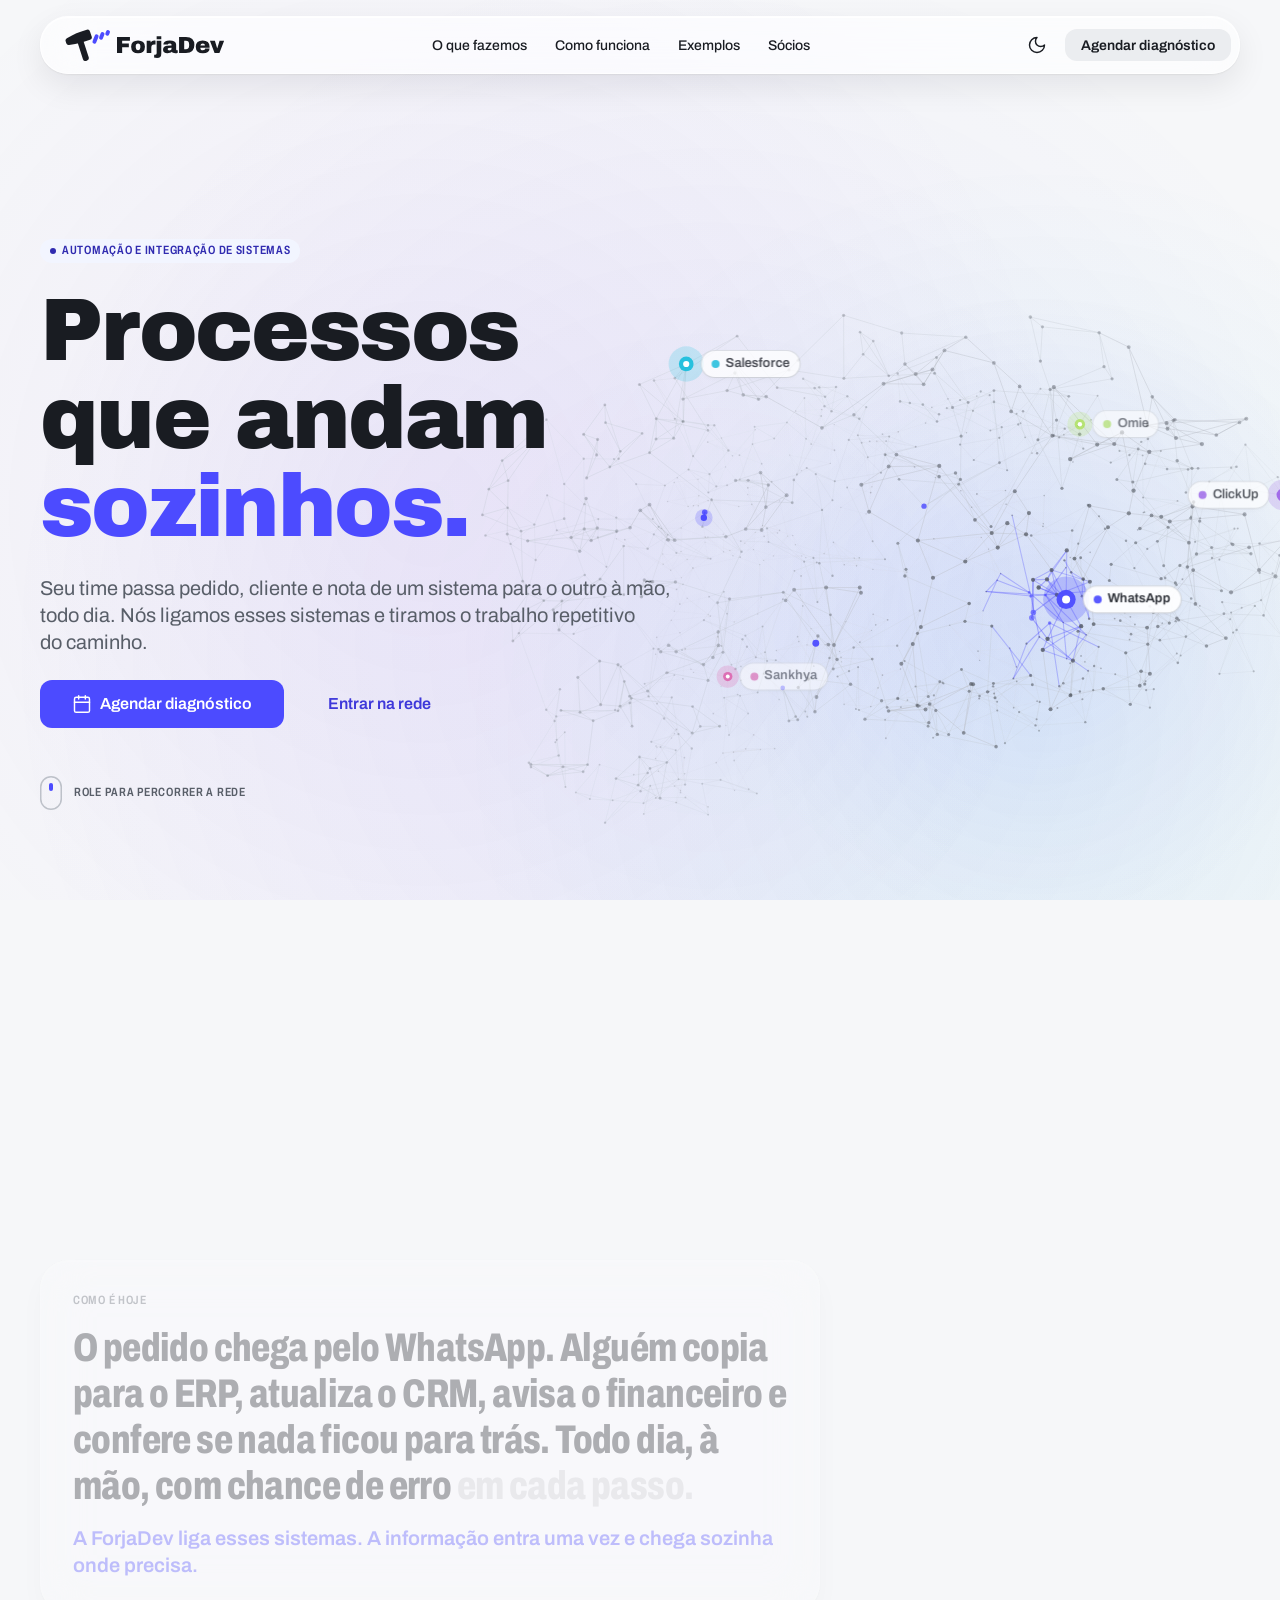
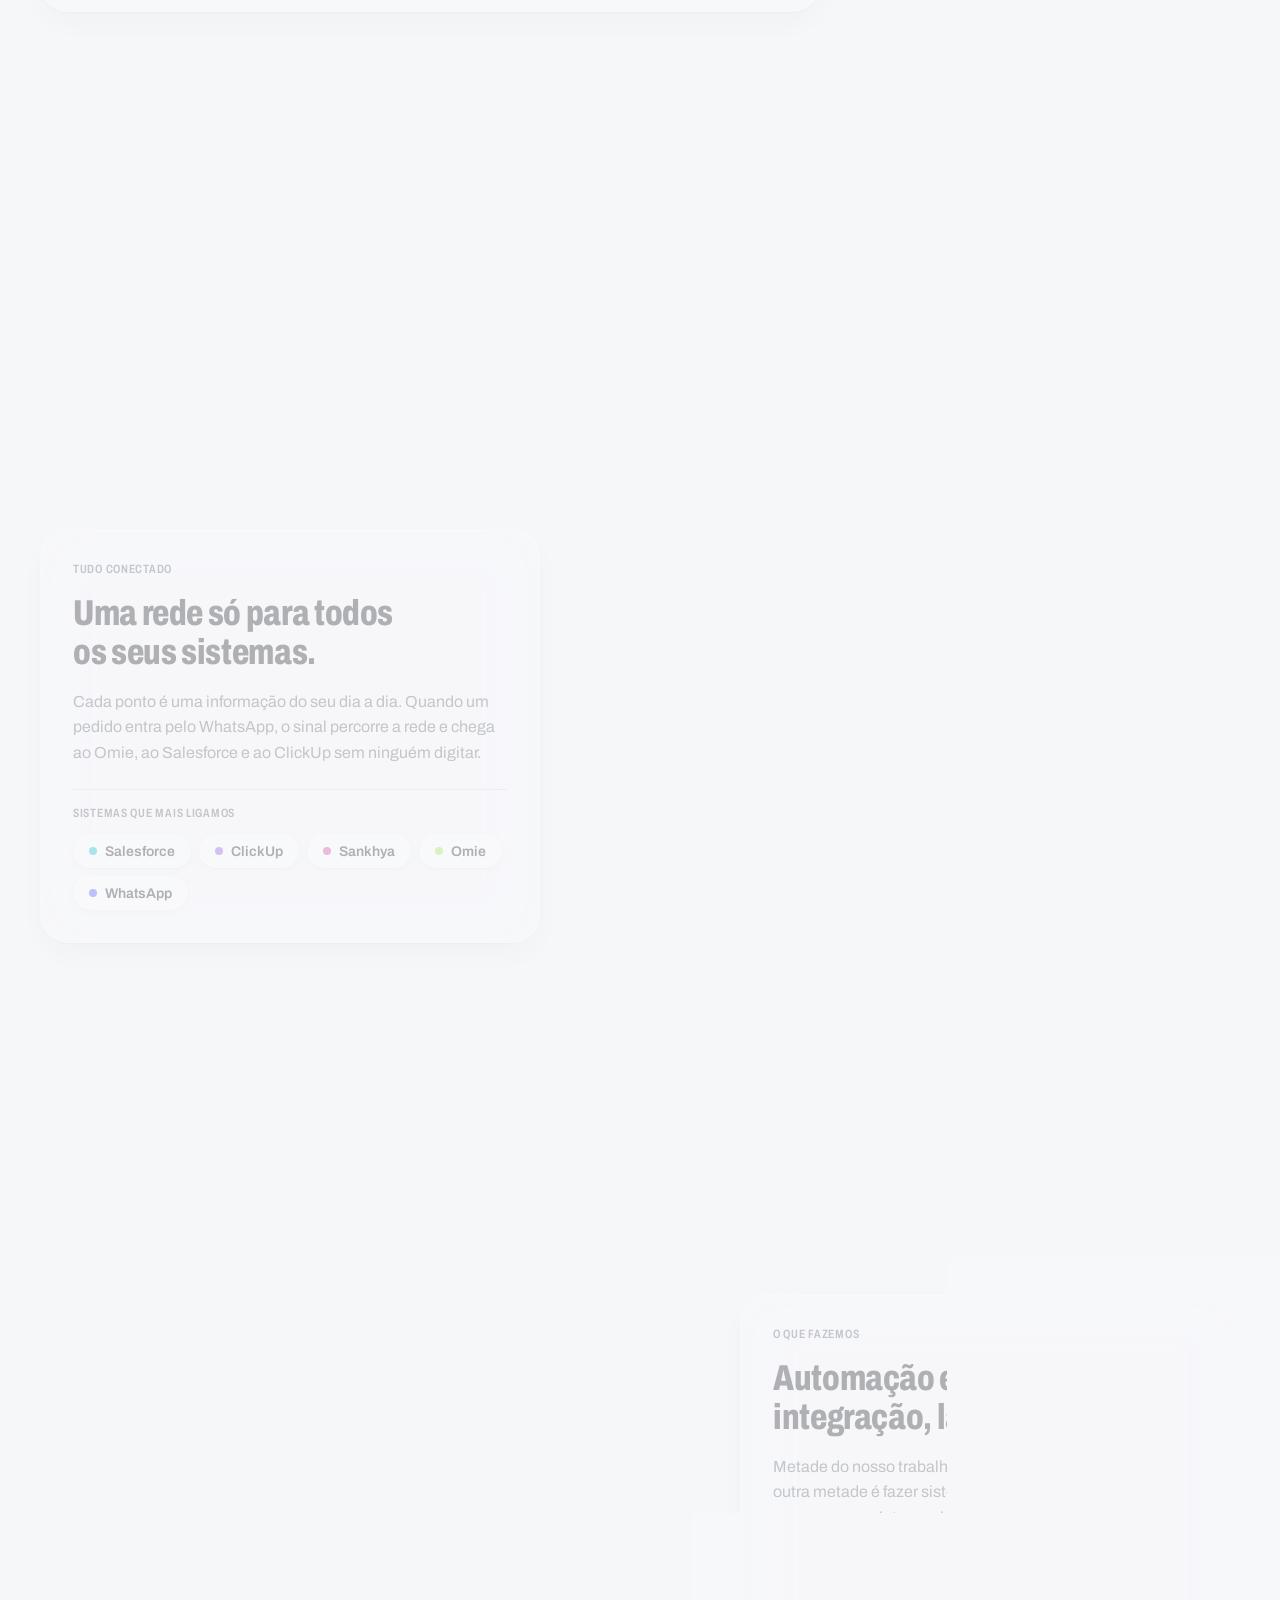
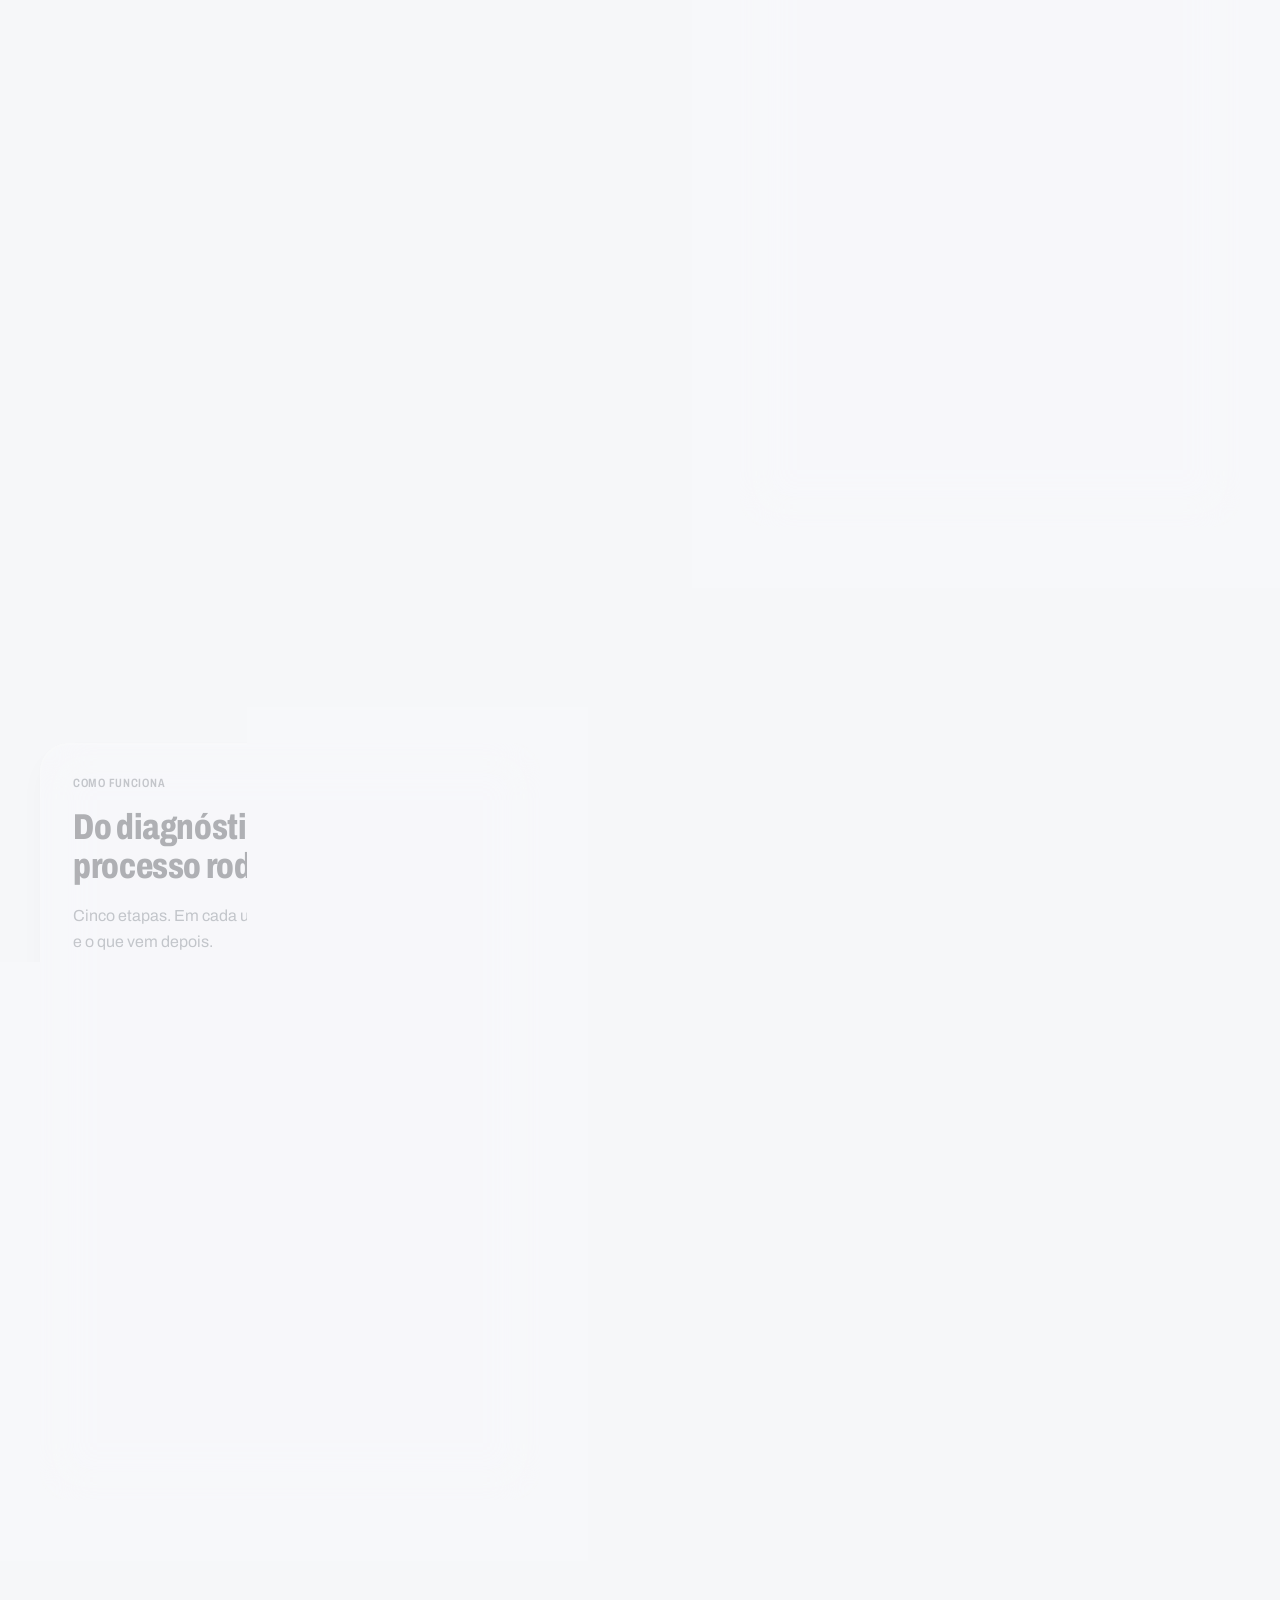
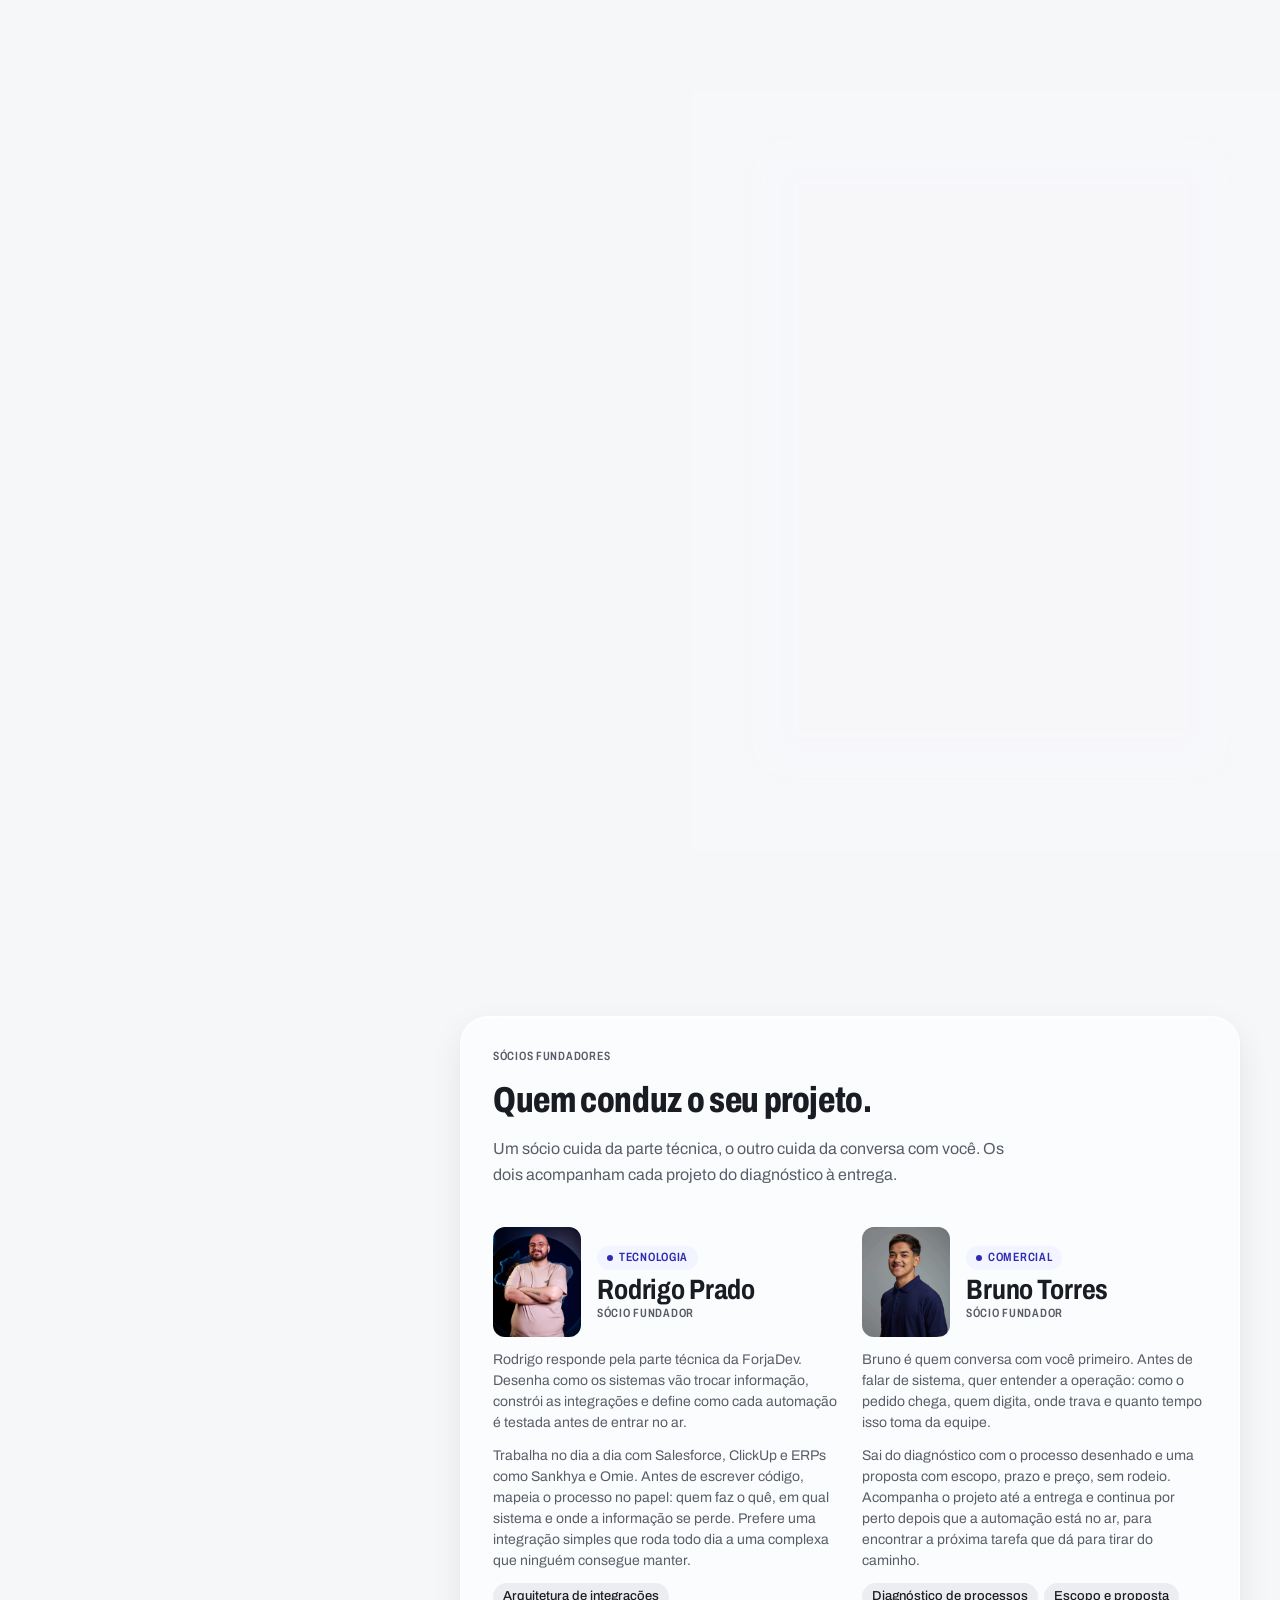
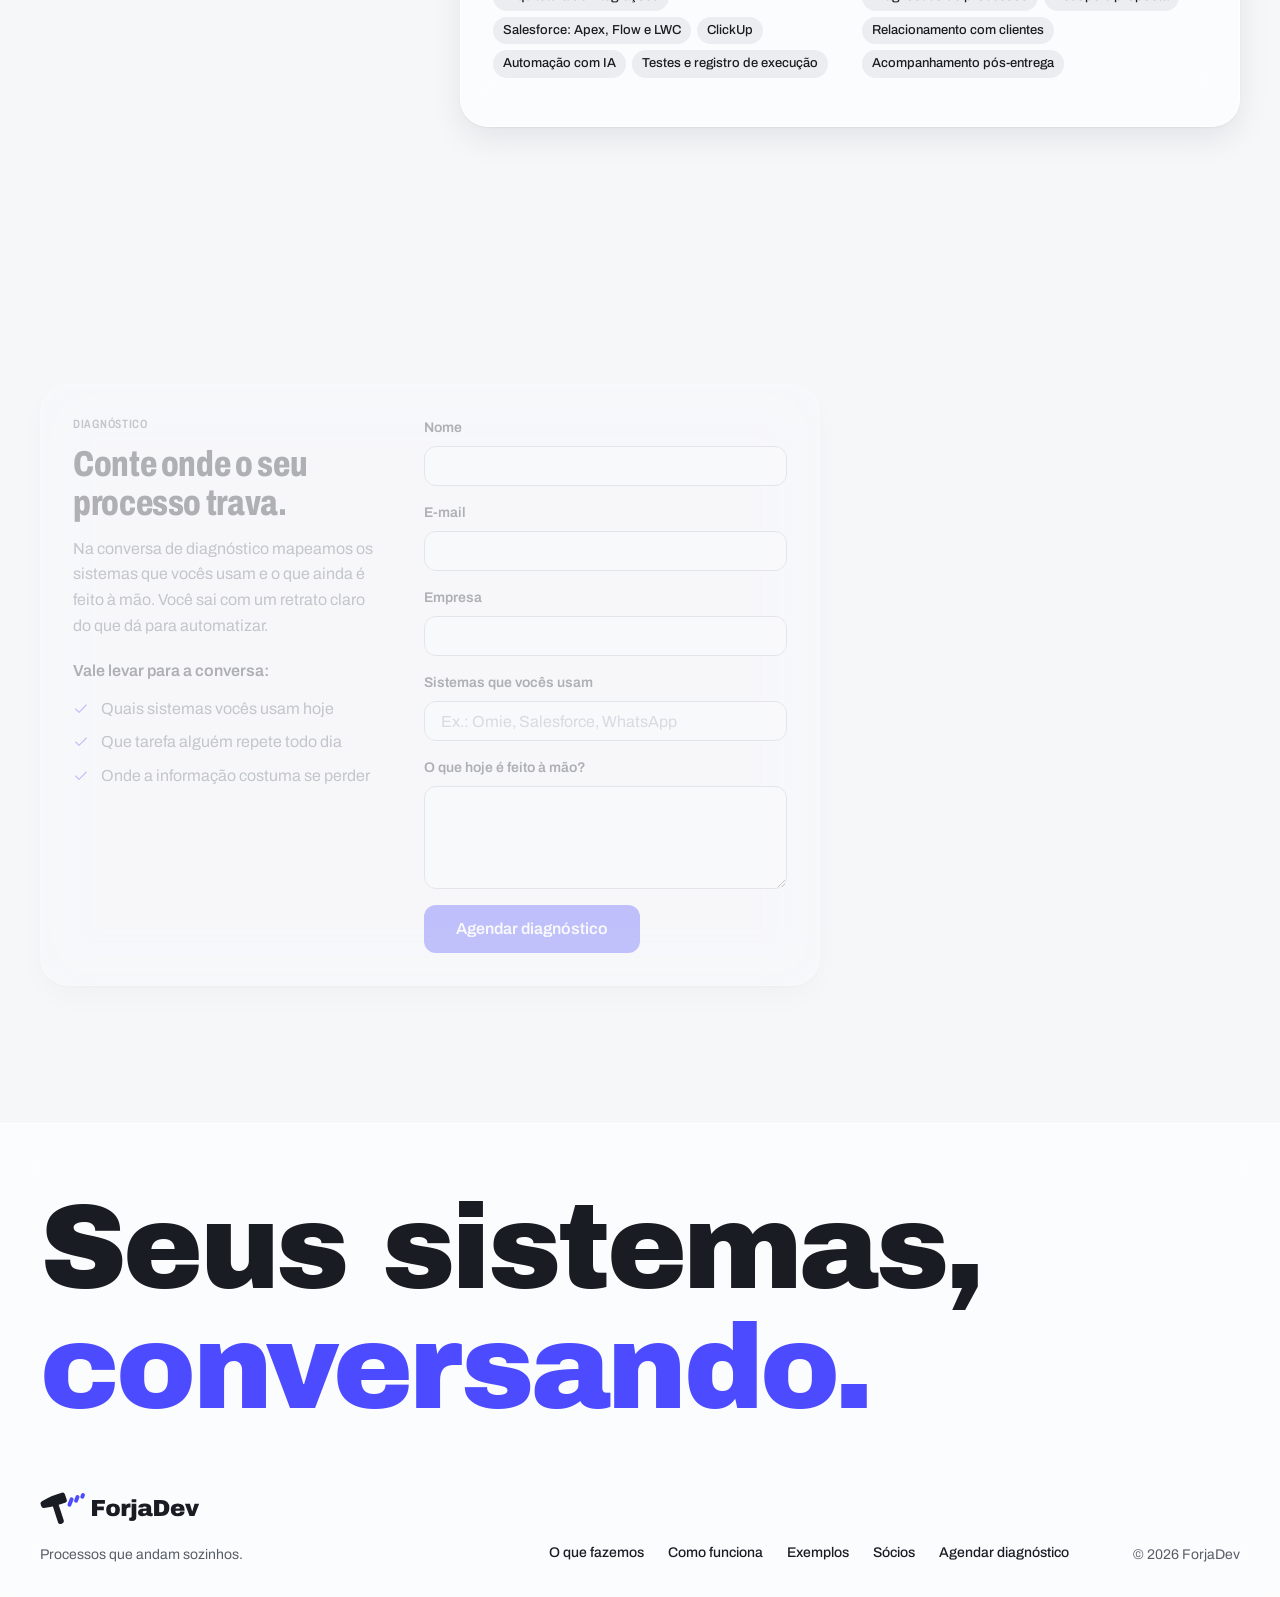
==== commit ef1b7924: "Envia os leads do formulário para o Google Sheets O formulário de diagnóstico agora grava cada pedid" ====
--- a/index.html
+++ b/index.html
@@ -336,7 +336,12 @@
           </div>
 
           <div class="contato-cartao">
-            <form class="formulario" data-formulario novalidate>
+            <form class="formulario" data-formulario novalidate action="https://script.google.com/macros/s/AKfycbx3oRp4nmPcRJXRBUD_ZIrQwywmvyAyR8CuAxxB3n9umEYk21wuyBAxRMKz1H4rQqkA/exec" method="post">
+              <!-- campo-isca: escondido de pessoas, só robôs preenchem -->
+              <div class="formulario-isca" aria-hidden="true">
+                <label for="f-site">Não preencha</label>
+                <input id="f-site" name="site_url" type="text" tabindex="-1" autocomplete="off">
+              </div>
               <div class="fd-campo">
                 <label for="f-nome">Nome</label>
                 <input id="f-nome" name="nome" type="text" autocomplete="name" required>
@@ -358,6 +363,13 @@
               <div class="fd-campo">
                 <label for="f-processo">O que hoje é feito à mão?</label>
                 <textarea id="f-processo" name="processo" rows="3"></textarea>
+              </div>
+              <div class="fd-aviso formulario-erro" data-erro role="alert" hidden>
+                <svg class="icone aviso-icone"><use href="#i-alerta"/></svg>
+                <div>
+                  <strong>Não conseguimos enviar agora.</strong>
+                  <p>Confira sua conexão e tente de novo em instantes. Seus dados continuam preenchidos.</p>
+                </div>
               </div>
               <button class="fd-botao fd-botao--g formulario-enviar" type="submit">Agendar diagnóstico</button>
             </form>
--- a/assets/css/site.css
+++ b/assets/css/site.css
@@ -397,3 +397,9 @@
 @media (min-width: 768px) and (min-height: 640px) and (prefers-reduced-motion: no-preference) {
   .capitulo--inicio { scroll-snap-align: none; }
 }
+
+/* Formulário: campo-isca fora da tela e aviso de erro de envio */
+.formulario-isca { position: absolute; left: -9999px; width: 1px; height: 1px; overflow: hidden; }
+.formulario { position: relative; }
+.formulario-erro { box-shadow: none; background: var(--fd-superficie); border-left-color: var(--fd-erro); }
+.formulario-erro .aviso-icone { color: var(--fd-erro); }
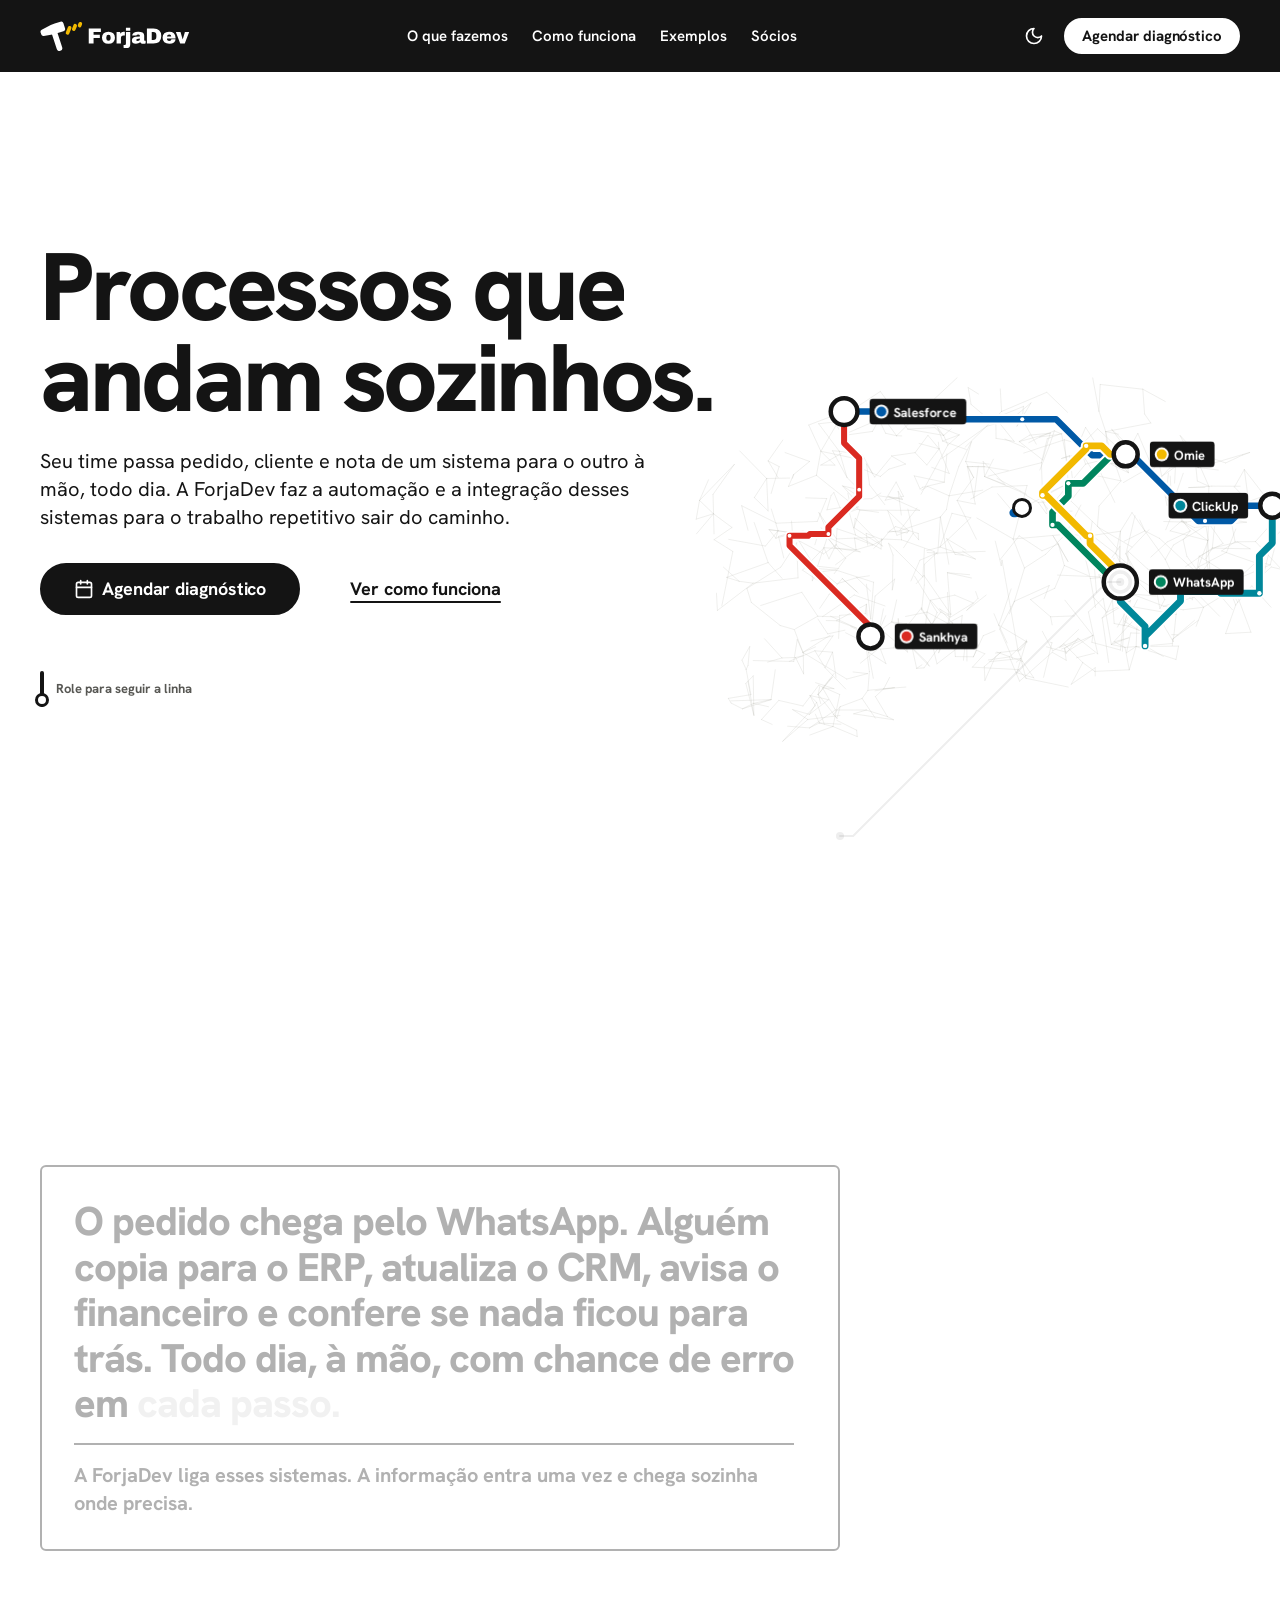
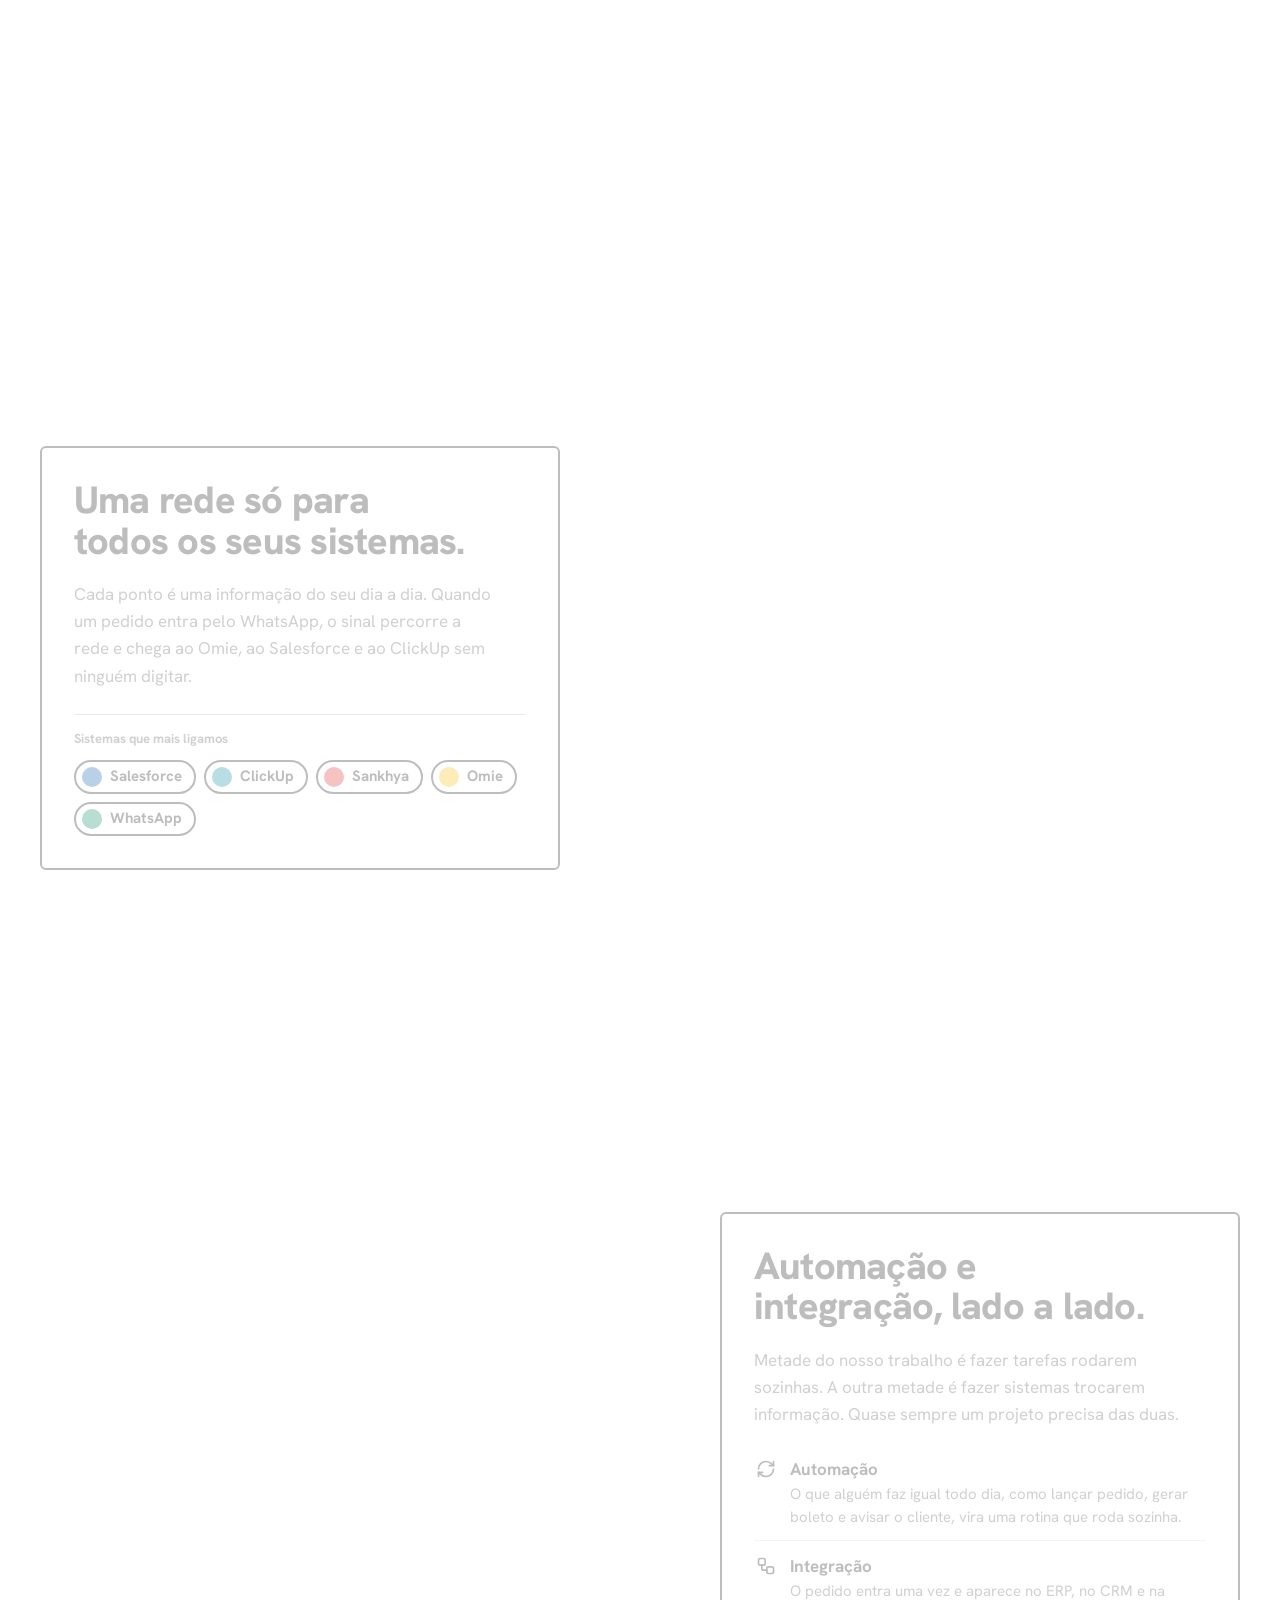
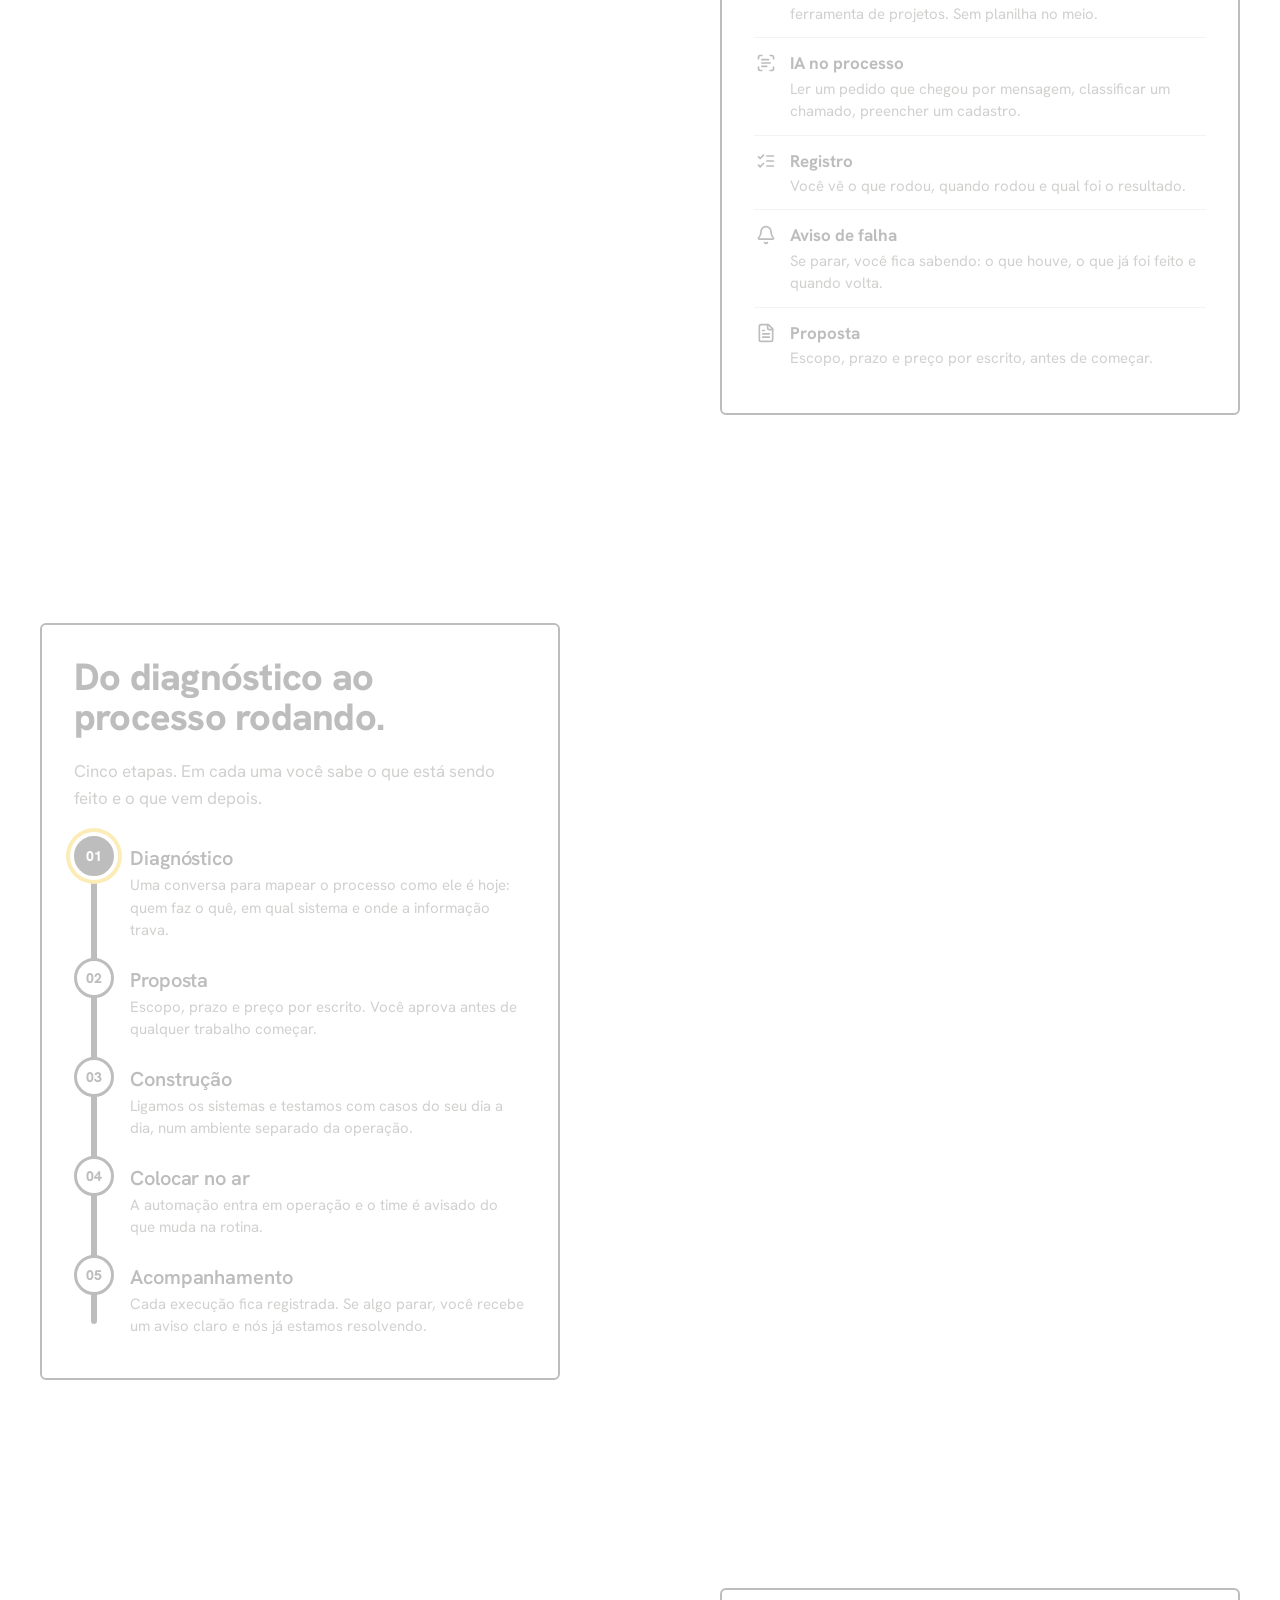
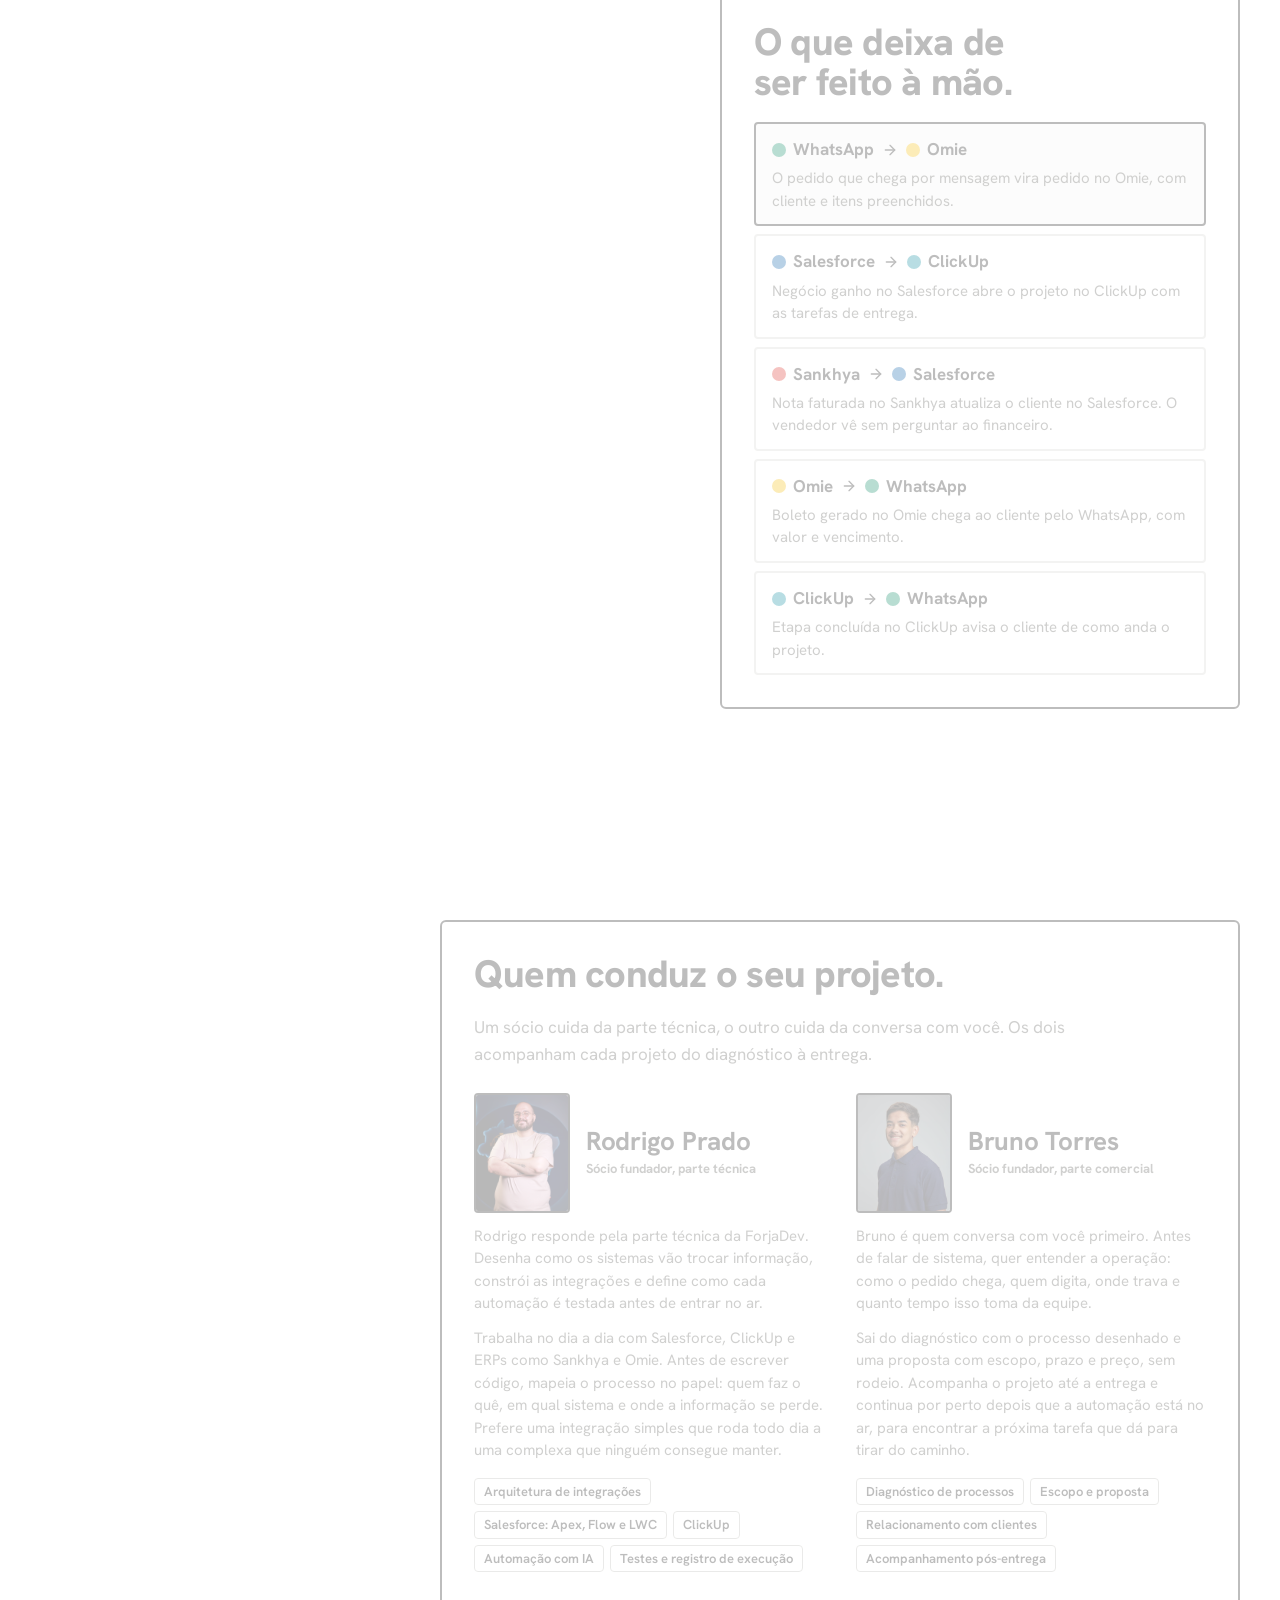
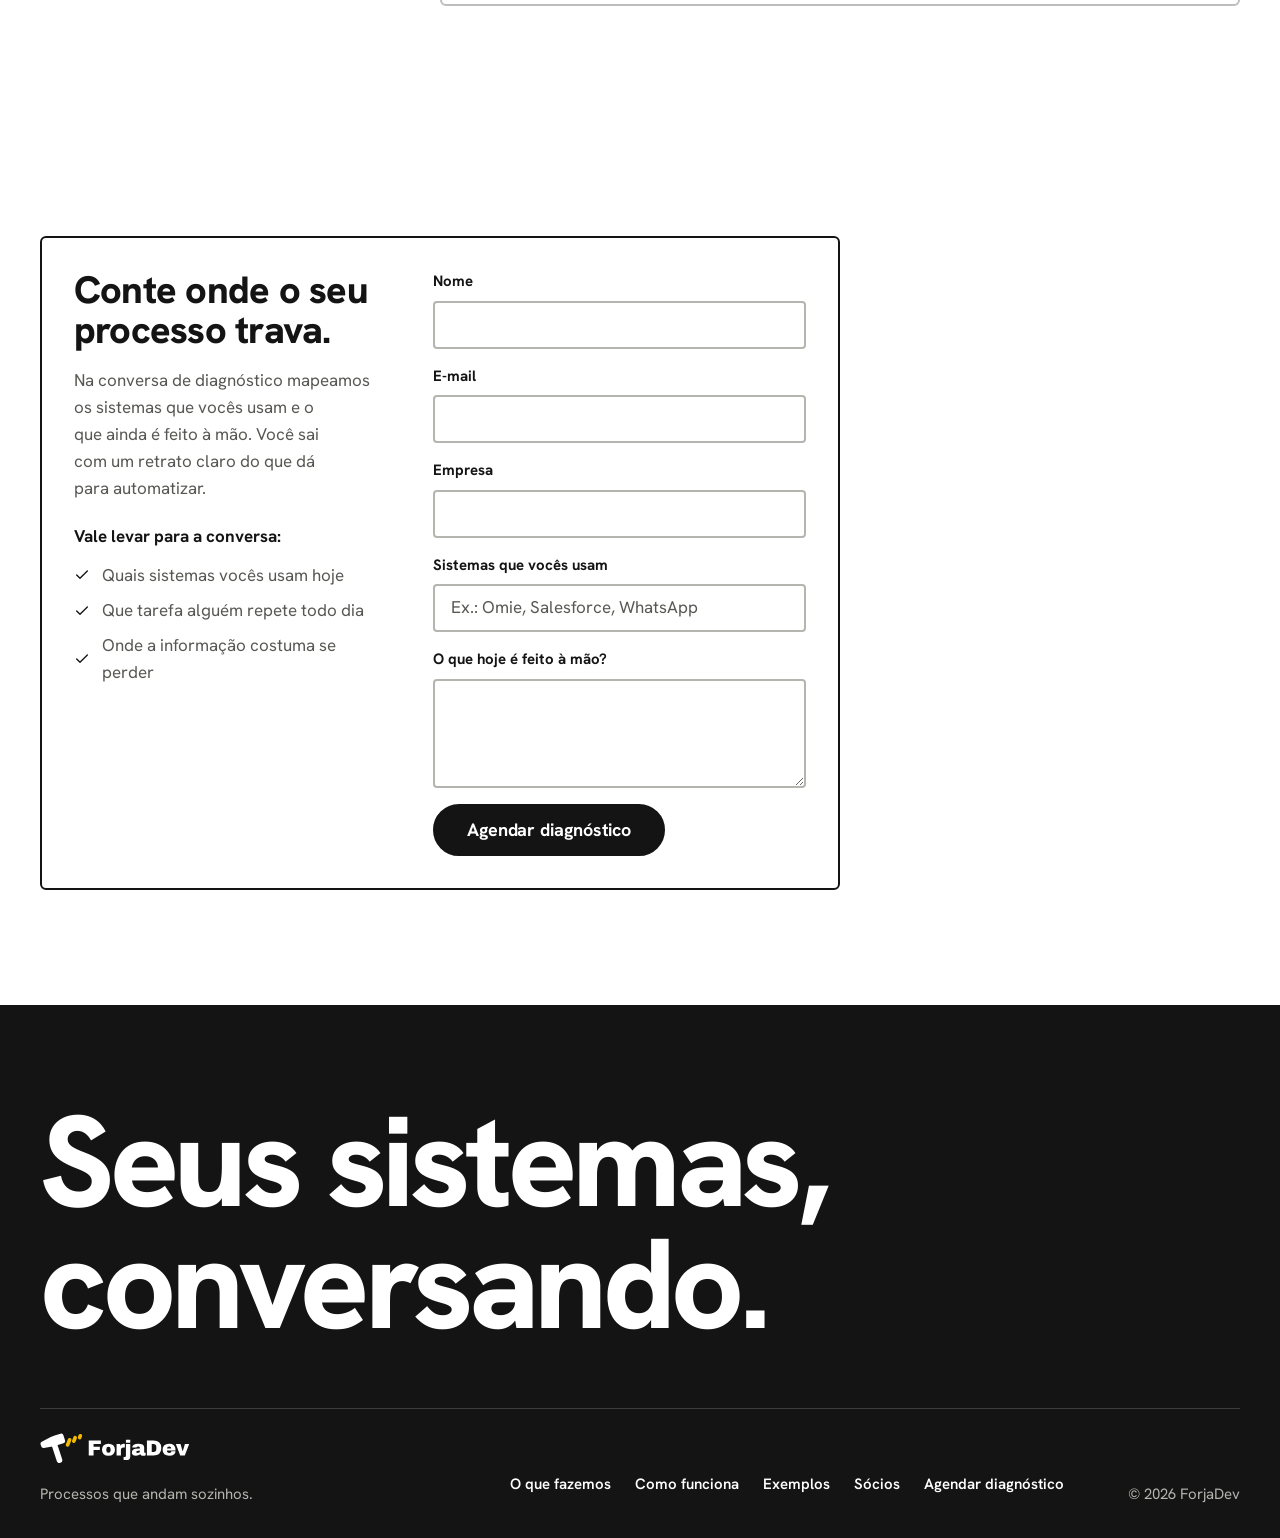
==== commit 67b3625d: "Redesenha o site no sistema "Mapa de linhas" (2027.3) Tira a cara de IA do site sem mudar estrutura," ====
--- a/index.html
+++ b/index.html
@@ -5,8 +5,8 @@
   <meta name="viewport" content="width=device-width, initial-scale=1">
   <title>ForjaDev · Processos que andam sozinhos.</title>
   <meta name="description" content="A ForjaDev automatiza processos e integra sistemas de pequenas empresas. Salesforce, ClickUp, Sankhya, Omie e WhatsApp conversando, sem planilha no meio.">
-  <meta name="theme-color" content="#F6F7F9" media="(prefers-color-scheme: light)">
-  <meta name="theme-color" content="#0D0F14" media="(prefers-color-scheme: dark)">
+  <meta name="theme-color" content="#141414" media="(prefers-color-scheme: light)">
+  <meta name="theme-color" content="#141414" media="(prefers-color-scheme: dark)">
 
   <link rel="canonical" href="https://forjadev.app.br/">
   <meta property="og:type" content="website">
@@ -36,7 +36,7 @@
 
   <link rel="preconnect" href="https://fonts.googleapis.com">
   <link rel="preconnect" href="https://fonts.gstatic.com" crossorigin>
-  <link rel="stylesheet" href="https://fonts.googleapis.com/css2?family=Archivo:wdth,wght@62..125,100..900&family=Archivo+Black&display=swap">
+  <link rel="stylesheet" href="https://fonts.googleapis.com/css2?family=Hanken+Grotesk:wght@400..800&display=swap">
 
   <link rel="stylesheet" href="assets/css/tokens.css">
   <link rel="stylesheet" href="assets/css/components.css">
@@ -59,7 +59,7 @@
       <symbol id="i-fechar" viewBox="0 0 24 24"><path d="M18 6 6 18"/><path d="m6 6 12 12"/></symbol>
       <symbol id="i-repetir" viewBox="0 0 24 24"><path d="M3 12a9 9 0 0 1 9-9 9.75 9.75 0 0 1 6.74 2.74L21 8"/><path d="M21 3v5h-5"/><path d="M21 12a9 9 0 0 1-9 9 9.75 9.75 0 0 1-6.74-2.74L3 16"/><path d="M8 16H3v5"/></symbol>
       <symbol id="i-fluxo" viewBox="0 0 24 24"><rect width="8" height="8" x="3" y="3" rx="2"/><path d="M7 11v4a2 2 0 0 0 2 2h4"/><rect width="8" height="8" x="13" y="13" rx="2"/></symbol>
-      <symbol id="i-brilho" viewBox="0 0 24 24"><path d="M9.937 15.5A2 2 0 0 0 8.5 14.063l-6.135-1.582a.5.5 0 0 1 0-.962L8.5 9.936A2 2 0 0 0 9.937 8.5l1.582-6.135a.5.5 0 0 1 .963 0L14.063 8.5A2 2 0 0 0 15.5 9.937l6.135 1.581a.5.5 0 0 1 0 .964L15.5 14.063a2 2 0 0 0-1.437 1.437l-1.582 6.135a.5.5 0 0 1-.963 0z"/></symbol>
+      <symbol id="i-ler" viewBox="0 0 24 24"><path d="M3 7V5a2 2 0 0 1 2-2h2"/><path d="M17 3h2a2 2 0 0 1 2 2v2"/><path d="M21 17v2a2 2 0 0 1-2 2h-2"/><path d="M7 21H5a2 2 0 0 1-2-2v-2"/><path d="M7 8h8"/><path d="M7 12h10"/><path d="M7 16h6"/></symbol>
       <symbol id="i-lista" viewBox="0 0 24 24"><path d="m3 17 2 2 4-4"/><path d="m3 7 2 2 4-4"/><path d="M13 6h8"/><path d="M13 12h8"/><path d="M13 18h8"/></symbol>
       <symbol id="i-sino" viewBox="0 0 24 24"><path d="M10.268 21a2 2 0 0 0 3.464 0"/><path d="M3.262 15.326A1 1 0 0 0 4 17h16a1 1 0 0 0 .74-1.673C19.41 13.956 18 12.499 18 8A6 6 0 0 0 6 8c0 4.499-1.411 5.956-2.738 7.326"/></symbol>
       <symbol id="i-alerta" viewBox="0 0 24 24"><path d="m21.73 18-8-14a2 2 0 0 0-3.48 0l-8 14A2 2 0 0 0 4 21h16a2 2 0 0 0 1.73-3"/><path d="M12 9v4"/><path d="M12 17h.01"/></symbol>
@@ -70,8 +70,9 @@
     </defs>
   </svg>
 
-  <!-- Navegação em vidro, fixa ao rolar -->
-  <nav class="fd-vidro fd-navegacao nav" aria-label="Principal" data-nav>
+  <!-- Navegação: faixa de sinalização fixa no topo -->
+  <nav class="nav fd-faixa" aria-label="Principal" data-nav>
+    <div class="nav-linha">
     <a class="nav-marca" href="#inicio" aria-label="ForjaDev, voltar ao início">
       <svg class="logo" viewBox="0 0 1005.28 200" aria-hidden="true"><g id="logo-desenho"><g transform="translate(-26.75 -68.47) scale(0.6110)"><g transform="rotate(-18 256 256)"><path style="fill: var(--site-logo-corpo)" d="M87.63 150.01L150.76 138.35Q196.00 130.00 242.00 130.00L308.00 130.00Q334.00 130.00 334.00 156.00L334.00 212.00Q334.00 238.00 308.00 238.00L242.00 238.00Q196.00 238.00 150.53 231.01L87.74 221.35Q66.00 218.00 66.00 196.00L66.00 176.00Q66.00 154.00 87.63 150.01Z"/><path style="fill: var(--site-logo-corpo)" d="M209.00 200.00H209.00A31.00 31.00 0 0 1 240.00 231.00V401.00A31.00 31.00 0 0 1 209.00 432.00H209.00A31.00 31.00 0 0 1 178.00 401.00V231.00A31.00 31.00 0 0 1 209.00 200.00Z"/></g><path style="fill: var(--site-logo-faisca)" transform="rotate(22 356 214)" d="M356.00 164.00H356.00A20.00 20.00 0 0 1 376.00 184.00V244.00A20.00 20.00 0 0 1 356.00 264.00H356.00A20.00 20.00 0 0 1 336.00 244.00V184.00A20.00 20.00 0 0 1 356.00 164.00Z"/><path style="fill: var(--site-logo-faisca)" transform="rotate(22 420 182)" d="M420.00 142.00H420.00A20.00 20.00 0 0 1 440.00 162.00V202.00A20.00 20.00 0 0 1 420.00 222.00H420.00A20.00 20.00 0 0 1 400.00 202.00V162.00A20.00 20.00 0 0 1 420.00 142.00Z"/><path style="fill: var(--site-logo-faisca)" transform="rotate(22 480 152)" d="M480.00 122.00H480.00A20.00 20.00 0 0 1 500.00 142.00V162.00A20.00 20.00 0 0 1 480.00 182.00H480.00A20.00 20.00 0 0 1 460.00 162.00V142.00A20.00 20.00 0 0 1 480.00 122.00Z"/></g><g transform="translate(314.29 50.00) scale(0.50000)"><path style="fill: var(--site-logo-corpo)" d="M21.51 0.00H183.14V47.97H85.76V82.27H169.48V128.20H85.76V200.00H21.51Z M370.93 123.26Q370.93 162.50 347.82 182.99Q324.71 203.49 284.30 203.49Q243.90 203.49 220.93 183.14Q197.97 162.79 197.97 123.26Q197.97 83.72 220.93 63.37Q243.90 43.02 284.30 43.02Q324.71 43.02 347.82 63.52Q370.93 84.01 370.93 123.26ZM255.81 115.12V131.69Q255.81 164.24 284.30 164.24Q313.08 164.24 313.08 131.69V115.12Q313.08 82.27 284.30 82.27Q255.81 82.27 255.81 115.12Z M502.91 46.22V94.77H484.30Q466.28 94.77 458.28 104.07Q450.29 113.37 450.29 131.69V200.00H392.44V46.51H439.83L443.60 69.77Q448.84 56.40 460.17 49.56Q471.51 42.73 485.76 42.73Q492.44 42.73 497.67 44.33Q502.91 45.93 502.91 46.22Z M517.15 28.49V-10.76H575.00V28.49ZM521.80 261.05Q514.24 261.05 503.20 259.59Q492.15 258.14 485.76 255.81V221.22H500.87Q517.15 221.22 517.15 202.62V46.51H575.00V208.43Q575.00 236.34 562.35 248.69Q549.71 261.05 521.80 261.05Z M760.76 93.02V152.91Q760.76 157.85 763.08 161.05Q765.41 164.24 770.06 164.24H780.52V197.67Q779.65 198.26 776.02 199.56Q772.38 200.87 765.70 202.18Q759.01 203.49 750.29 203.49Q733.43 203.49 722.53 198.40Q711.63 193.31 707.56 184.30Q696.51 193.02 682.85 198.26Q669.19 203.49 650.87 203.49Q596.80 203.49 596.80 160.47Q596.80 138.08 608.87 126.31Q620.93 114.53 643.60 110.17Q666.28 105.81 702.91 105.81V98.26Q702.91 89.24 696.66 84.59Q690.41 79.94 680.52 79.94Q671.51 79.94 664.97 83.14Q658.43 86.34 658.43 93.31V94.48H601.45Q601.16 93.02 601.16 90.41Q601.16 68.60 621.95 55.81Q642.73 43.02 681.40 43.02Q716.57 43.02 738.66 54.80Q760.76 66.57 760.76 93.02ZM654.65 152.91Q654.65 167.44 674.42 167.44Q685.76 167.44 694.33 161.34Q702.91 155.23 702.91 146.22V133.14Q678.20 133.14 666.42 138.52Q654.65 143.90 654.65 152.91Z M988.66 100.00Q988.66 200.00 883.72 200.00H797.09V0.00H883.72Q988.66 0.00 988.66 100.00ZM861.34 152.03H882.56Q922.97 152.03 922.97 108.72V91.28Q922.97 47.97 882.56 47.97H861.34Z M1178.78 123.26V133.14H1063.66Q1063.66 149.71 1071.08 158.14Q1078.49 166.57 1094.48 166.57Q1109.01 166.57 1115.84 160.47Q1122.67 154.36 1122.67 144.19H1178.78Q1178.78 172.09 1157.56 187.79Q1136.34 203.49 1095.64 203.49Q1052.91 203.49 1029.36 183.58Q1005.81 163.66 1005.81 123.26Q1005.81 83.72 1028.78 63.37Q1051.74 43.02 1092.15 43.02Q1134.30 43.02 1156.54 62.79Q1178.78 82.56 1178.78 123.26ZM1063.95 105.81H1120.35Q1120.35 93.90 1113.52 86.92Q1106.69 79.94 1094.48 79.94Q1067.15 79.94 1063.95 105.81Z M1240.99 200.00 1182.85 46.51H1245.06L1273.26 142.15H1275.29L1303.49 46.51H1360.47L1301.74 200.00Z"/></g></g></svg>
     </a>
@@ -88,19 +89,21 @@
         <svg class="icone icone-sol"><use href="#i-sol"/></svg>
         <svg class="icone icone-lua"><use href="#i-lua"/></svg>
       </button>
-      <a class="fd-botao fd-botao--secundario fd-botao--p nav-cta" href="#contato">Agendar diagnóstico</a>
+      <a class="fd-botao fd-botao--p nav-cta" href="#contato">Agendar diagnóstico</a>
       <button class="nav-icone nav-menu-botao" type="button" aria-expanded="false" aria-controls="menu-celular" data-menu-botao aria-label="Abrir menu">
         <svg class="icone icone-menu"><use href="#i-menu"/></svg>
         <svg class="icone icone-fechar"><use href="#i-fechar"/></svg>
       </button>
     </div>
 
-    <div class="menu-celular fd-vidro" id="menu-celular" data-menu hidden>
+    </div>
+
+    <div class="menu-celular" id="menu-celular" data-menu hidden>
       <a href="#o-que-fazemos">O que fazemos</a>
       <a href="#como-funciona">Como funciona</a>
       <a href="#exemplos">Exemplos</a>
       <a href="#socios">Sócios</a>
-      <a class="fd-botao fd-botao--secundario" href="#contato">Agendar diagnóstico</a>
+      <a class="fd-botao" href="#contato">Agendar diagnóstico</a>
     </div>
   </nav>
 
@@ -114,17 +117,16 @@
     <section class="capitulo capitulo--inicio" id="inicio" data-neuronio="inicio" aria-labelledby="hero-titulo">
       <div class="container capitulo-grade">
         <div class="painel painel--livre hero-texto" data-lado="e">
-          <p class="fd-etiqueta fd-etiqueta--acao hero-etiqueta">Automação e integração de sistemas</p>
           <h1 class="hero-titulo" id="hero-titulo" data-cinetico>Processos que andam sozinhos.</h1>
-          <p class="hero-sub">Seu time passa pedido, cliente e nota de um sistema para o outro à mão, todo dia. Nós ligamos esses sistemas e tiramos o trabalho repetitivo do caminho.</p>
+          <p class="hero-sub">Seu time passa pedido, cliente e nota de um sistema para o outro à mão, todo dia. A ForjaDev faz a automação e a integração desses sistemas para o trabalho repetitivo sair do caminho.</p>
           <div class="hero-acoes">
             <a class="fd-botao fd-botao--g" href="#contato">
               <svg class="icone"><use href="#i-calendario"/></svg>
               Agendar diagnóstico
             </a>
-            <a class="fd-botao fd-botao--fantasma fd-botao--g" href="#problema">Entrar na rede</a>
+            <a class="fd-botao fd-botao--fantasma fd-botao--g" href="#como-funciona">Ver como funciona</a>
           </div>
-          <p class="hero-rolar" aria-hidden="true"><span></span>Role para percorrer a rede</p>
+          <p class="hero-rolar" aria-hidden="true"><span></span>Role para seguir a linha</p>
         </div>
       </div>
     </section>
@@ -132,8 +134,8 @@
     <!-- 2 · A situação que o leitor reconhece (neurônio: WhatsApp) -->
     <section class="capitulo" id="problema" data-neuronio="problema" aria-labelledby="problema-rotulo">
       <div class="container capitulo-grade">
-        <div class="painel painel--largo fd-vidro" data-lado="e">
-          <p class="t-rotulo" id="problema-rotulo">Como é hoje</p>
+        <div class="painel painel--largo fd-placa" data-lado="e">
+          <h2 class="oculto" id="problema-rotulo">Como é hoje</h2>
           <p class="problema-texto" data-palavras>O pedido chega pelo WhatsApp. Alguém copia para o ERP, atualiza o CRM, avisa o financeiro e confere se nada ficou para trás. Todo dia, à mão, com chance de erro em cada passo.</p>
           <p class="problema-virada">A ForjaDev liga esses sistemas. A informação entra uma vez e chega sozinha onde precisa.</p>
         </div>
@@ -143,12 +145,11 @@
     <!-- 3 · Todos os sistemas na mesma rede -->
     <section class="capitulo" id="rede" data-neuronio="rede" aria-labelledby="rede-titulo">
       <div class="container capitulo-grade">
-        <div class="painel fd-vidro" data-lado="e">
-          <p class="t-rotulo">Tudo conectado</p>
+        <div class="painel fd-placa" data-lado="e">
           <h2 class="t-titulo-2" id="rede-titulo">Uma rede só para todos os seus sistemas.</h2>
           <p class="secao-intro">Cada ponto é uma informação do seu dia a dia. Quando um pedido entra pelo WhatsApp, o sinal percorre a rede e chega ao Omie, ao Salesforce e ao ClickUp sem ninguém digitar.</p>
           <div class="sistemas" aria-label="Sistemas que ligamos">
-            <p class="t-rotulo">Sistemas que mais ligamos</p>
+            <p class="sistemas-titulo">Sistemas que mais ligamos</p>
             <ul class="sistemas-lista">
               <li class="sistema" style="--cor: var(--fd-g-dados-2)">Salesforce</li>
               <li class="sistema" style="--cor: var(--fd-g-dados-5)">ClickUp</li>
@@ -164,8 +165,7 @@
     <!-- 4 · Frentes: cada uma é um neurônio -->
     <section class="capitulo" id="o-que-fazemos" data-neuronio="o-que-fazemos" aria-labelledby="fazemos-titulo">
       <div class="container capitulo-grade">
-        <div class="painel fd-vidro" data-lado="d">
-          <p class="t-rotulo">O que fazemos</p>
+        <div class="painel fd-placa" data-lado="d">
           <h2 class="t-titulo-2" id="fazemos-titulo">Automação e integração, lado a lado.</h2>
           <p class="secao-intro">Metade do nosso trabalho é fazer tarefas rodarem sozinhas. A outra metade é fazer sistemas trocarem informação. Quase sempre um projeto precisa das duas.</p>
           <ul class="frentes">
@@ -178,7 +178,7 @@
               <div><strong>Integração</strong><p>O pedido entra uma vez e aparece no ERP, no CRM e na ferramenta de projetos. Sem planilha no meio.</p></div>
             </li>
             <li class="frente" data-sub="IA no processo">
-              <span class="frente-icone"><svg class="icone icone-p"><use href="#i-brilho"/></svg></span>
+              <span class="frente-icone"><svg class="icone icone-p"><use href="#i-ler"/></svg></span>
               <div><strong>IA no processo</strong><p>Ler um pedido que chegou por mensagem, classificar um chamado, preencher um cadastro.</p></div>
             </li>
             <li class="frente" data-sub="Registro">
@@ -201,8 +201,7 @@
     <!-- 5 · Etapas: um sinal anda de uma à próxima -->
     <section class="capitulo" id="como-funciona" data-neuronio="como-funciona" aria-labelledby="como-titulo">
       <div class="container capitulo-grade">
-        <div class="painel fd-vidro" data-lado="e">
-          <p class="t-rotulo">Como funciona</p>
+        <div class="painel fd-placa" data-lado="e">
           <h2 class="t-titulo-2" id="como-titulo">Do diagnóstico ao processo rodando.</h2>
           <p class="secao-intro">Cinco etapas. Em cada uma você sabe o que está sendo feito e o que vem depois.</p>
           <ol class="passos" data-passos>
@@ -234,8 +233,7 @@
     <!-- 6 · Exemplos: cada um é um sinal real entre dois sistemas -->
     <section class="capitulo" id="exemplos" data-neuronio="exemplos" aria-labelledby="exemplos-titulo">
       <div class="container capitulo-grade">
-        <div class="painel fd-vidro" data-lado="d">
-          <p class="t-rotulo">Na prática</p>
+        <div class="painel fd-placa" data-lado="d">
           <h2 class="t-titulo-2" id="exemplos-titulo">O que deixa de ser feito à mão.</h2>
           <ul class="exemplos-lista" data-exemplos>
             <li class="exemplo" data-de="WhatsApp" data-para="Omie">
@@ -266,8 +264,7 @@
     <!-- 7 · Sócios fundadores: um neurônio para cada -->
     <section class="capitulo" id="socios" data-neuronio="socios" aria-labelledby="socios-titulo">
       <div class="container capitulo-grade">
-        <div class="painel painel--largo fd-vidro" data-lado="d">
-          <p class="t-rotulo">Sócios fundadores</p>
+        <div class="painel painel--largo fd-placa" data-lado="d">
           <h2 class="t-titulo-2" id="socios-titulo">Quem conduz o seu projeto.</h2>
           <p class="secao-intro">Um sócio cuida da parte técnica, o outro cuida da conversa com você. Os dois acompanham cada projeto do diagnóstico à entrega.</p>
 
@@ -278,9 +275,8 @@
                   <img src="assets/img/socios/rodrigo-prado.jpg" alt="Rodrigo Prado, de braços cruzados, sorrindo" width="960" height="1200" loading="lazy" decoding="async">
                 </figure>
                 <div>
-                  <span class="fd-etiqueta fd-etiqueta--acao">Tecnologia</span>
                   <h3 class="t-titulo-3">Rodrigo Prado</h3>
-                  <p class="t-rotulo">Sócio fundador</p>
+                  <p class="socio-papel">Sócio fundador, parte técnica</p>
                 </div>
               </div>
               <p>Rodrigo responde pela parte técnica da ForjaDev. Desenha como os sistemas vão trocar informação, constrói as integrações e define como cada automação é testada antes de entrar no ar.</p>
@@ -300,9 +296,8 @@
                   <img src="assets/img/socios/bruno-torres.jpg" alt="Bruno Torres, de camisa polo azul-marinho, sorrindo" width="568" height="710" loading="lazy" decoding="async">
                 </figure>
                 <div>
-                  <span class="fd-etiqueta fd-etiqueta--acao">Comercial</span>
                   <h3 class="t-titulo-3">Bruno Torres</h3>
-                  <p class="t-rotulo">Sócio fundador</p>
+                  <p class="socio-papel">Sócio fundador, parte comercial</p>
                 </div>
               </div>
               <p>Bruno é quem conversa com você primeiro. Antes de falar de sistema, quer entender a operação: como o pedido chega, quem digita, onde trava e quanto tempo isso toma da equipe.</p>
@@ -322,9 +317,8 @@
     <!-- 8 · Contato: todos os sinais convergem aqui -->
     <section class="capitulo" id="contato" data-neuronio="contato" aria-labelledby="contato-titulo">
       <div class="container capitulo-grade">
-        <div class="painel painel--largo fd-vidro contato-grade" data-lado="e">
+        <div class="painel painel--largo fd-placa contato-grade" data-lado="e">
           <div class="contato-texto">
-            <p class="t-rotulo">Diagnóstico</p>
             <h2 class="t-titulo-2" id="contato-titulo">Conte onde o seu processo trava.</h2>
             <p class="secao-intro">Na conversa de diagnóstico mapeamos os sistemas que vocês usam e o que ainda é feito à mão. Você sai com um retrato claro do que dá para automatizar.</p>
             <p class="contato-lista-titulo">Vale levar para a conversa:</p>
@@ -386,9 +380,9 @@
     </section>
   </main>
 
-  <footer class="rodape">
+  <footer class="rodape fd-faixa">
     <div class="container">
-      <p class="rodape-frase" data-surgir>Seus sistemas, <span>conversando.</span></p>
+      <p class="rodape-frase">Seus sistemas, conversando.</p>
       <div class="rodape-grade">
         <div>
           <a class="rodape-marca" href="#inicio" aria-label="ForjaDev, voltar ao início"><svg class="logo" viewBox="0 0 1005.28 200" aria-hidden="true"><use href="#logo-desenho"/></svg></a>
--- a/assets/css/tokens.css
+++ b/assets/css/tokens.css
@@ -1,42 +1,52 @@
-/* ForjaDev 2027.2 · gerado por system.py. Não editar à mão. */
-/* Camada 1 (--fd-g-*): valores brutos, nunca usados direto em componente. */
-/* Camada 2 (--fd-*): papel de uso. Componentes leem só esta camada. */
+/* ForjaDev 2027.3 · sistema "Mapa de linhas".
+   Cada sistema do cliente é uma estação, cada integração é uma linha.
+   Camada 1 (--fd-g-*): valores brutos, nunca usados direto em componente.
+   Camada 2 (--fd-*): papel de uso. Componentes leem só esta camada. */
 :root {
-  --fd-g-grafite-0: #FFFFFF;
-  --fd-g-grafite-50: #F6F7F9;
-  --fd-g-grafite-100: #EBEDF0;
-  --fd-g-grafite-200: #D8DBE0;
-  --fd-g-grafite-300: #BDC1C9;
-  --fd-g-grafite-400: #999FA9;
-  --fd-g-grafite-500: #767C87;
-  --fd-g-grafite-600: #585E68;
-  --fd-g-grafite-700: #3F444D;
-  --fd-g-grafite-800: #2A2E35;
-  --fd-g-grafite-900: #191C22;
-  --fd-g-grafite-950: #0D0F14;
-  --fd-g-ultramar-50: #F2F5FF;
-  --fd-g-ultramar-100: #E1E7FF;
-  --fd-g-ultramar-200: #C3CFFE;
-  --fd-g-ultramar-300: #A1B2FE;
-  --fd-g-ultramar-400: #7689FE;
-  --fd-g-ultramar-500: #4C4BFF;
-  --fd-g-ultramar-600: #3E38DA;
-  --fd-g-ultramar-700: #302BB0;
-  --fd-g-ultramar-800: #232382;
-  --fd-g-ultramar-900: #171958;
-  --fd-g-verde-700: #04764C;
-  --fd-g-verde-400: #30DE97;
-  --fd-g-ambar-700: #995B03;
-  --fd-g-ambar-400: #FFB334;
-  --fd-g-rubi-700: #BE2132;
-  --fd-g-rubi-400: #F66C6D;
-  --fd-g-dados-1: #4C4BFF; /* ultramar */
-  --fd-g-dados-2: #09BBDA; /* ciano */
-  --fd-g-dados-3: #DB3E98; /* magenta */
-  --fd-g-dados-4: #A6E146; /* lima */
-  --fd-g-dados-5: #914DE6; /* violeta */
-  --fd-g-fonte: 'Archivo', system-ui, -apple-system, 'Segoe UI', sans-serif;
-  --fd-g-fonte-display: 'Archivo Black', 'Archivo', system-ui, sans-serif;
+  /* Tinta e placa */
+  --fd-g-branco: #FFFFFF;
+  --fd-g-placa-50: #F4F4F2;
+  --fd-g-placa-100: #E8E8E5;
+  --fd-g-placa-200: #D3D3CF;
+  --fd-g-placa-300: #B5B5B0;
+  --fd-g-placa-500: #74746F;
+  --fd-g-placa-600: #575753;
+  --fd-g-placa-700: #3D3D3A;
+  --fd-g-placa-800: #2A2A28;
+  --fd-g-placa-900: #1C1C1C;
+  --fd-g-tinta: #141414;
+
+  /* Linhas: uma cor chapada por sistema */
+  --fd-g-linha-azul: #0059A6;      /* Salesforce */
+  --fd-g-linha-verde: #00855E;     /* WhatsApp */
+  --fd-g-linha-vermelha: #DA2A21;  /* Sankhya */
+  --fd-g-linha-amarela: #F2B900;   /* Omie */
+  --fd-g-linha-turquesa: #00879A;  /* ClickUp */
+  /* versões para placa escura */
+  --fd-g-linha-azul-e: #4D9BE8;
+  --fd-g-linha-verde-e: #2FB487;
+  --fd-g-linha-vermelha-e: #FF6A5C;
+  --fd-g-linha-amarela-e: #FFCB2E;
+  --fd-g-linha-turquesa-e: #2EC0D2;
+
+  /* Estado */
+  --fd-g-ok: #00754F;
+  --fd-g-ok-e: #3CC796;
+  --fd-g-atencao: #8A5A00;
+  --fd-g-atencao-e: #FFCB2E;
+  --fd-g-falha: #B81F17;
+  --fd-g-falha-e: #FF7B6F;
+
+  /* Paleta de dados = cores de linha (mesma ordem que cerebro.js espera) */
+  --fd-g-dados-1: var(--fd-g-linha-verde);     /* WhatsApp */
+  --fd-g-dados-2: var(--fd-g-linha-azul);      /* Salesforce */
+  --fd-g-dados-3: var(--fd-g-linha-vermelha);  /* Sankhya */
+  --fd-g-dados-4: var(--fd-g-linha-amarela);   /* Omie */
+  --fd-g-dados-5: var(--fd-g-linha-turquesa);  /* ClickUp */
+
+  --fd-g-fonte: 'Hanken Grotesk', system-ui, -apple-system, 'Segoe UI', sans-serif;
+  --fd-g-fonte-display: 'Hanken Grotesk', system-ui, -apple-system, 'Segoe UI', sans-serif;
+
   --fd-g-esp-1: 4px;
   --fd-g-esp-2: 8px;
   --fd-g-esp-3: 12px;
@@ -48,142 +58,160 @@
   --fd-g-esp-9: 96px;
   --fd-g-esp-10: 128px;
   --fd-g-esp-11: 160px;
+
   --fd-g-dur-instante: 120ms;
-  --fd-g-dur-rapido: 220ms;
-  --fd-g-dur-padrao: 400ms;
-  --fd-g-dur-cena: 700ms;
-  --fd-g-dur-fluxo: 1200ms;
-  --fd-g-curva-saida: cubic-bezier(0.16, 1, 0.3, 1);
-  --fd-g-curva-mola: cubic-bezier(0.34, 1.36, 0.64, 1);
+  --fd-g-dur-rapido: 180ms;
+  --fd-g-dur-padrao: 320ms;
+  --fd-g-dur-cena: 640ms;
+  --fd-g-curva-saida: cubic-bezier(0.22, 1, 0.36, 1);
   --fd-g-curva-entrada: cubic-bezier(0.4, 0, 1, 1);
 
-  /* semânticos que não mudam com o tema */
-  --fd-tipo-display-xl: 400 88px/1.0 var(--fd-g-fonte-display); --fd-tipo-display-xl-largura: 100%; --fd-tipo-display-xl-espacamento: -0.03em;
-  --fd-tipo-display: 400 64px/1.0 var(--fd-g-fonte-display); --fd-tipo-display-largura: 100%; --fd-tipo-display-espacamento: -0.025em;
-  --fd-tipo-titulo-1: 800 48px/1.05 var(--fd-g-fonte); --fd-tipo-titulo-1-largura: 75%; --fd-tipo-titulo-1-espacamento: -0.015em;
-  --fd-tipo-titulo-2: 800 36px/1.1 var(--fd-g-fonte); --fd-tipo-titulo-2-largura: 75%; --fd-tipo-titulo-2-espacamento: -0.01em;
-  --fd-tipo-titulo-3: 700 28px/1.15 var(--fd-g-fonte); --fd-tipo-titulo-3-largura: 80%; --fd-tipo-titulo-3-espacamento: -0.005em;
-  --fd-tipo-subtitulo: 600 20px/1.35 var(--fd-g-fonte); --fd-tipo-subtitulo-largura: 100%; --fd-tipo-subtitulo-espacamento: 0em;
-  --fd-tipo-texto: 400 16px/1.6 var(--fd-g-fonte); --fd-tipo-texto-largura: 100%; --fd-tipo-texto-espacamento: 0em;
-  --fd-tipo-texto-p: 400 14px/1.5 var(--fd-g-fonte); --fd-tipo-texto-p-largura: 100%; --fd-tipo-texto-p-espacamento: 0em;
-  --fd-tipo-rotulo: 600 12px/1.3 var(--fd-g-fonte); --fd-tipo-rotulo-largura: 75%; --fd-tipo-rotulo-espacamento: 0.06em;
-  --fd-raio-controle: 12px;
-  --fd-raio-cartao: 20px;
-  --fd-raio-painel: 28px;
+  /* Tipografia: uma grotesca de sinalização, passos de peso e tamanho bem marcados */
+  --fd-tipo-display-xl: 800 96px/0.95 var(--fd-g-fonte-display); --fd-tipo-display-xl-espacamento: -0.035em;
+  --fd-tipo-display: 800 72px/0.98 var(--fd-g-fonte-display); --fd-tipo-display-espacamento: -0.03em;
+  --fd-tipo-titulo-1: 800 52px/1.02 var(--fd-g-fonte); --fd-tipo-titulo-1-espacamento: -0.025em;
+  --fd-tipo-titulo-2: 800 38px/1.06 var(--fd-g-fonte); --fd-tipo-titulo-2-espacamento: -0.02em;
+  --fd-tipo-titulo-3: 700 26px/1.15 var(--fd-g-fonte); --fd-tipo-titulo-3-espacamento: -0.01em;
+  --fd-tipo-subtitulo: 600 20px/1.4 var(--fd-g-fonte); --fd-tipo-subtitulo-espacamento: -0.005em;
+  --fd-tipo-texto: 400 17px/1.6 var(--fd-g-fonte); --fd-tipo-texto-espacamento: 0em;
+  --fd-tipo-texto-p: 400 15px/1.5 var(--fd-g-fonte); --fd-tipo-texto-p-espacamento: 0em;
+  --fd-tipo-rotulo: 700 13px/1.3 var(--fd-g-fonte); --fd-tipo-rotulo-espacamento: 0.005em;
+
+  /* Cantos de placa, não de cartão */
+  --fd-raio-controle: 4px;
+  --fd-raio-cartao: 4px;
+  --fd-raio-painel: 6px;
   --fd-raio-pill: 999px;
+
+  /* Traço: espessuras de linha e de contorno de estação */
+  --fd-traco-fino: 1px;
+  --fd-traco: 2px;
+  --fd-traco-estacao: 3px;
+  --fd-traco-linha: 8px;
+
   --fd-camada-base: 0;
   --fd-camada-flutuante: 10;
   --fd-camada-navegacao: 100;
   --fd-camada-sobreposicao: 200;
   --fd-camada-aviso: 300;
+
   --fd-secao: var(--fd-g-esp-10);
   --fd-secao-celular: var(--fd-g-esp-8);
+
   --fd-mov-rapido: var(--fd-g-dur-rapido) var(--fd-g-curva-saida);
   --fd-mov-padrao: var(--fd-g-dur-padrao) var(--fd-g-curva-saida);
   --fd-mov-cena: var(--fd-g-dur-cena) var(--fd-g-curva-saida);
-  --fd-mov-resposta: var(--fd-g-dur-rapido) var(--fd-g-curva-mola);
-  --fd-vidro-desfoque: blur(24px) saturate(180%);
-  --fd-grad-fluxo: linear-gradient(135deg, var(--fd-g-ultramar-500), var(--fd-g-dados-2));
-  --fd-grad-aurora: linear-gradient(135deg, var(--fd-g-ultramar-500), var(--fd-g-dados-5));
-  --fd-anel-foco: 0 0 0 3px color-mix(in srgb, var(--fd-foco) 35%, transparent);
-
-  /* tema claro (padrão) */
-  --fd-fundo: var(--fd-g-grafite-50);
-  --fd-superficie: var(--fd-g-grafite-0);
-  --fd-superficie-2: var(--fd-g-grafite-100);
-  --fd-superficie-hover: var(--fd-g-grafite-100);
-  --fd-texto: var(--fd-g-grafite-900);
-  --fd-texto-suave: var(--fd-g-grafite-600);
-  --fd-texto-desabilitado: var(--fd-g-grafite-400);
-  --fd-borda: var(--fd-g-grafite-200);
-  --fd-borda-forte: var(--fd-g-grafite-300);
-  --fd-acao: var(--fd-g-ultramar-500);
-  --fd-acao-hover: var(--fd-g-ultramar-600);
-  --fd-acao-pressionado: var(--fd-g-ultramar-700);
-  --fd-acao-texto: var(--fd-g-grafite-0);
-  --fd-acao-suave: var(--fd-g-ultramar-50);
-  --fd-acao-suave-texto: var(--fd-g-ultramar-700);
-  --fd-link: var(--fd-g-ultramar-600);
-  --fd-foco: var(--fd-g-ultramar-500);
-  --fd-sucesso: var(--fd-g-verde-700);
-  --fd-alerta: var(--fd-g-ambar-700);
-  --fd-erro: var(--fd-g-rubi-700);
-  --fd-vidro: rgba(255, 255, 255, .62);
-  --fd-vidro-borda: rgba(255, 255, 255, .72);
-  --fd-vidro-brilho: inset 0 1px 0 rgba(255, 255, 255, .85);
-  --fd-elevacao-1: 0 1px 2px rgba(13, 15, 20, .06), 0 2px 8px rgba(13, 15, 20, .04);
-  --fd-elevacao-2: 0 1px 2px rgba(13, 15, 20, .06), 0 12px 32px rgba(13, 15, 20, .08);
-  --fd-elevacao-3: 0 2px 6px rgba(13, 15, 20, .08), 0 24px 64px rgba(13, 15, 20, .14);
+
+  /* tema claro (padrão): placa branca, tinta preta */
+  --fd-fundo: var(--fd-g-branco);
+  --fd-superficie: var(--fd-g-branco);
+  --fd-superficie-2: var(--fd-g-placa-50);
+  --fd-superficie-hover: var(--fd-g-placa-100);
+  --fd-texto: var(--fd-g-tinta);
+  --fd-texto-suave: var(--fd-g-placa-600);
+  --fd-texto-desabilitado: var(--fd-g-placa-500);
+  --fd-borda: var(--fd-g-placa-200);
+  --fd-borda-forte: var(--fd-g-placa-300);
+  --fd-contorno: var(--fd-g-tinta);
+  --fd-acao: var(--fd-g-tinta);
+  --fd-acao-hover: var(--fd-g-placa-700);
+  --fd-acao-pressionado: var(--fd-g-placa-600);
+  --fd-acao-texto: var(--fd-g-branco);
+  --fd-acao-suave: var(--fd-g-placa-50);
+  --fd-acao-suave-texto: var(--fd-g-tinta);
+  --fd-sinal: var(--fd-g-linha-amarela);
+  --fd-sinal-texto: var(--fd-g-tinta);
+  --fd-faixa: var(--fd-g-tinta);
+  --fd-faixa-texto: var(--fd-g-branco);
+  --fd-link: var(--fd-g-tinta);
+  --fd-foco: var(--fd-g-linha-azul);
+  --fd-sucesso: var(--fd-g-ok);
+  --fd-alerta: var(--fd-g-atencao);
+  --fd-erro: var(--fd-g-falha);
+  --fd-linha-salesforce: var(--fd-g-linha-azul);
+  --fd-linha-whatsapp: var(--fd-g-linha-verde);
+  --fd-linha-sankhya: var(--fd-g-linha-vermelha);
+  --fd-linha-omie: var(--fd-g-linha-amarela);
+  --fd-linha-clickup: var(--fd-g-linha-turquesa);
+  --fd-anel-foco: 0 0 0 2px var(--fd-fundo), 0 0 0 4px var(--fd-foco);
 }
 
-/* tema escuro: explícito */
+/* tema escuro: placa grafite de estação, texto branco */
 [data-tema="escuro"] {
-  --fd-fundo: var(--fd-g-grafite-950);
-  --fd-superficie: var(--fd-g-grafite-900);
-  --fd-superficie-2: var(--fd-g-grafite-800);
-  --fd-superficie-hover: var(--fd-g-grafite-800);
-  --fd-texto: var(--fd-g-grafite-100);
-  --fd-texto-suave: var(--fd-g-grafite-400);
-  --fd-texto-desabilitado: var(--fd-g-grafite-600);
-  --fd-borda: var(--fd-g-grafite-800);
-  --fd-borda-forte: var(--fd-g-grafite-700);
-  --fd-acao: var(--fd-g-ultramar-400);
-  --fd-acao-hover: var(--fd-g-ultramar-300);
-  --fd-acao-pressionado: var(--fd-g-ultramar-200);
-  --fd-acao-texto: var(--fd-g-grafite-950);
-  --fd-acao-suave: var(--fd-g-ultramar-900);
-  --fd-acao-suave-texto: var(--fd-g-ultramar-200);
-  --fd-link: var(--fd-g-ultramar-300);
-  --fd-foco: var(--fd-g-ultramar-300);
-  --fd-sucesso: var(--fd-g-verde-400);
-  --fd-alerta: var(--fd-g-ambar-400);
-  --fd-erro: var(--fd-g-rubi-400);
-  --fd-vidro: rgba(25, 28, 34, .58);
-  --fd-vidro-borda: rgba(255, 255, 255, .12);
-  --fd-vidro-brilho: inset 0 1px 0 rgba(255, 255, 255, .10);
-  --fd-elevacao-1: 0 1px 2px rgba(0, 0, 0, .40);
-  --fd-elevacao-2: 0 1px 2px rgba(0, 0, 0, .40), 0 16px 40px rgba(0, 0, 0, .35);
-  --fd-elevacao-3: 0 2px 6px rgba(0, 0, 0, .45), 0 28px 72px rgba(0, 0, 0, .50);
+  --fd-fundo: var(--fd-g-placa-900);
+  --fd-superficie: var(--fd-g-placa-800);
+  --fd-superficie-2: var(--fd-g-placa-800);
+  --fd-superficie-hover: var(--fd-g-placa-700);
+  --fd-texto: var(--fd-g-branco);
+  --fd-texto-suave: var(--fd-g-placa-300);
+  --fd-texto-desabilitado: var(--fd-g-placa-500);
+  --fd-borda: var(--fd-g-placa-700);
+  --fd-borda-forte: var(--fd-g-placa-600);
+  --fd-contorno: var(--fd-g-branco);
+  --fd-acao: var(--fd-g-branco);
+  --fd-acao-hover: var(--fd-g-placa-100);
+  --fd-acao-pressionado: var(--fd-g-placa-200);
+  --fd-acao-texto: var(--fd-g-tinta);
+  --fd-acao-suave: var(--fd-g-placa-800);
+  --fd-acao-suave-texto: var(--fd-g-branco);
+  --fd-sinal: var(--fd-g-linha-amarela-e);
+  --fd-sinal-texto: var(--fd-g-tinta);
+  --fd-faixa: var(--fd-g-tinta);
+  --fd-faixa-texto: var(--fd-g-branco);
+  --fd-link: var(--fd-g-branco);
+  --fd-foco: var(--fd-g-linha-amarela-e);
+  --fd-sucesso: var(--fd-g-ok-e);
+  --fd-alerta: var(--fd-g-atencao-e);
+  --fd-erro: var(--fd-g-falha-e);
+  --fd-g-dados-1: var(--fd-g-linha-verde-e);
+  --fd-g-dados-2: var(--fd-g-linha-azul-e);
+  --fd-g-dados-3: var(--fd-g-linha-vermelha-e);
+  --fd-g-dados-4: var(--fd-g-linha-amarela-e);
+  --fd-g-dados-5: var(--fd-g-linha-turquesa-e);
+  --fd-linha-salesforce: var(--fd-g-linha-azul-e);
+  --fd-linha-whatsapp: var(--fd-g-linha-verde-e);
+  --fd-linha-sankhya: var(--fd-g-linha-vermelha-e);
+  --fd-linha-omie: var(--fd-g-linha-amarela-e);
+  --fd-linha-clickup: var(--fd-g-linha-turquesa-e);
 }
 
-/* tema escuro: automático, quando a página não define tema */
+/* tema escuro automático, quando a página não define tema */
 @media (prefers-color-scheme: dark) {
   :root:not([data-tema="claro"]) {
-    --fd-fundo: var(--fd-g-grafite-950);
-    --fd-superficie: var(--fd-g-grafite-900);
-    --fd-superficie-2: var(--fd-g-grafite-800);
-    --fd-superficie-hover: var(--fd-g-grafite-800);
-    --fd-texto: var(--fd-g-grafite-100);
-    --fd-texto-suave: var(--fd-g-grafite-400);
-    --fd-texto-desabilitado: var(--fd-g-grafite-600);
-    --fd-borda: var(--fd-g-grafite-800);
-    --fd-borda-forte: var(--fd-g-grafite-700);
-    --fd-acao: var(--fd-g-ultramar-400);
-    --fd-acao-hover: var(--fd-g-ultramar-300);
-    --fd-acao-pressionado: var(--fd-g-ultramar-200);
-    --fd-acao-texto: var(--fd-g-grafite-950);
-    --fd-acao-suave: var(--fd-g-ultramar-900);
-    --fd-acao-suave-texto: var(--fd-g-ultramar-200);
-    --fd-link: var(--fd-g-ultramar-300);
-    --fd-foco: var(--fd-g-ultramar-300);
-    --fd-sucesso: var(--fd-g-verde-400);
-    --fd-alerta: var(--fd-g-ambar-400);
-    --fd-erro: var(--fd-g-rubi-400);
-    --fd-vidro: rgba(25, 28, 34, .58);
-    --fd-vidro-borda: rgba(255, 255, 255, .12);
-    --fd-vidro-brilho: inset 0 1px 0 rgba(255, 255, 255, .10);
-    --fd-elevacao-1: 0 1px 2px rgba(0, 0, 0, .40);
-    --fd-elevacao-2: 0 1px 2px rgba(0, 0, 0, .40), 0 16px 40px rgba(0, 0, 0, .35);
-    --fd-elevacao-3: 0 2px 6px rgba(0, 0, 0, .45), 0 28px 72px rgba(0, 0, 0, .50);
+    --fd-fundo: var(--fd-g-placa-900);
+    --fd-superficie: var(--fd-g-placa-800);
+    --fd-superficie-2: var(--fd-g-placa-800);
+    --fd-superficie-hover: var(--fd-g-placa-700);
+    --fd-texto: var(--fd-g-branco);
+    --fd-texto-suave: var(--fd-g-placa-300);
+    --fd-texto-desabilitado: var(--fd-g-placa-500);
+    --fd-borda: var(--fd-g-placa-700);
+    --fd-borda-forte: var(--fd-g-placa-600);
+    --fd-contorno: var(--fd-g-branco);
+    --fd-acao: var(--fd-g-branco);
+    --fd-acao-hover: var(--fd-g-placa-100);
+    --fd-acao-pressionado: var(--fd-g-placa-200);
+    --fd-acao-texto: var(--fd-g-tinta);
+    --fd-acao-suave: var(--fd-g-placa-800);
+    --fd-acao-suave-texto: var(--fd-g-branco);
+    --fd-sinal: var(--fd-g-linha-amarela-e);
+    --fd-sinal-texto: var(--fd-g-tinta);
+    --fd-faixa: var(--fd-g-tinta);
+    --fd-faixa-texto: var(--fd-g-branco);
+    --fd-link: var(--fd-g-branco);
+    --fd-foco: var(--fd-g-linha-amarela-e);
+    --fd-sucesso: var(--fd-g-ok-e);
+    --fd-alerta: var(--fd-g-atencao-e);
+    --fd-erro: var(--fd-g-falha-e);
+    --fd-g-dados-1: var(--fd-g-linha-verde-e);
+    --fd-g-dados-2: var(--fd-g-linha-azul-e);
+    --fd-g-dados-3: var(--fd-g-linha-vermelha-e);
+    --fd-g-dados-4: var(--fd-g-linha-amarela-e);
+    --fd-g-dados-5: var(--fd-g-linha-turquesa-e);
+    --fd-linha-salesforce: var(--fd-g-linha-azul-e);
+    --fd-linha-whatsapp: var(--fd-g-linha-verde-e);
+    --fd-linha-sankhya: var(--fd-g-linha-vermelha-e);
+    --fd-linha-omie: var(--fd-g-linha-amarela-e);
+    --fd-linha-clickup: var(--fd-g-linha-turquesa-e);
   }
 }
-
-/* sem suporte a desfoque: vidro vira superfície sólida */
-@supports not ((backdrop-filter: blur(1px)) or (-webkit-backdrop-filter: blur(1px))) {
-  :root, [data-tema="escuro"] { --fd-vidro: var(--fd-superficie); }
-}
-
-/* quem pediu menos movimento no sistema operacional recebe o estado final */
-@media (prefers-reduced-motion: reduce) {
-  *, *::before, *::after { animation-duration: .01ms !important; animation-iteration-count: 1 !important; transition-duration: .01ms !important; }
-}
--- a/assets/css/components.css
+++ b/assets/css/components.css
@@ -1,84 +1,92 @@
-/* ForjaDev 2027.2 · componentes base. Lê só variáveis semânticas (--fd-*). */
+/* ForjaDev 2027.3 · componentes base "Mapa de linhas". Lê só variáveis semânticas (--fd-*). */
 
-/* Botão: primário, secundário, fantasma, perigo · tamanhos p (32), m (40), g (48) */
+/* Botão: cápsula de sinalização. primário (tinta), secundário (contorno), fantasma (texto sublinhado) · tamanhos p (36), m (44), g (52) */
 .fd-botao {
-  --_alt: 40px;
+  --_alt: 44px;
   display: inline-flex; align-items: center; justify-content: center; gap: var(--fd-g-esp-2);
-  height: var(--_alt); padding: 0 var(--fd-g-esp-5);
-  font: var(--fd-tipo-texto); font-weight: 600;
-  border: 0; border-radius: var(--fd-raio-controle);
+  min-height: var(--_alt); padding: 0 var(--fd-g-esp-5);
+  font: var(--fd-tipo-texto); font-weight: 700; letter-spacing: -0.005em;
+  border: var(--fd-traco) solid var(--fd-acao); border-radius: var(--fd-raio-pill);
   background: var(--fd-acao); color: var(--fd-acao-texto);
-  cursor: pointer; transition: background var(--fd-mov-rapido), transform var(--fd-mov-resposta), box-shadow var(--fd-mov-rapido);
+  cursor: pointer; text-decoration: none;
+  transition: background-color var(--fd-mov-rapido), border-color var(--fd-mov-rapido), color var(--fd-mov-rapido), transform var(--fd-mov-rapido);
 }
-.fd-botao:hover { background: var(--fd-acao-hover); }
-.fd-botao:active { background: var(--fd-acao-pressionado); transform: scale(.97); }
+.fd-botao .icone { transition: transform var(--fd-mov-padrao); }
+.fd-botao:hover { background: var(--fd-acao-hover); border-color: var(--fd-acao-hover); }
+.fd-botao:hover .icone { transform: translateX(2px); }
+.fd-botao:active { background: var(--fd-acao-pressionado); border-color: var(--fd-acao-pressionado); transform: translateY(1px); }
 .fd-botao:focus-visible { outline: none; box-shadow: var(--fd-anel-foco); }
-.fd-botao:disabled, .fd-botao[aria-disabled="true"] { background: var(--fd-superficie-2); color: var(--fd-texto-desabilitado); cursor: not-allowed; transform: none; }
+.fd-botao:disabled, .fd-botao[aria-disabled="true"] { background: var(--fd-superficie-2); border-color: var(--fd-borda); color: var(--fd-texto-desabilitado); cursor: not-allowed; transform: none; }
 .fd-botao[data-estado="carregando"] { color: transparent; position: relative; pointer-events: none; }
-.fd-botao[data-estado="carregando"]::after { content: ""; position: absolute; width: 16px; height: 16px; border-radius: 50%; border: 2px solid var(--fd-acao-texto); border-right-color: transparent; animation: fd-girar .7s linear infinite; }
-.fd-botao--secundario { background: var(--fd-superficie-2); color: var(--fd-texto); }
-.fd-botao--secundario:hover { background: var(--fd-borda); }
-.fd-botao--fantasma { background: transparent; color: var(--fd-link); }
-.fd-botao--fantasma:hover { background: var(--fd-acao-suave); }
-.fd-botao--perigo { background: var(--fd-erro); color: var(--fd-acao-texto); }
-.fd-botao--p { --_alt: 32px; padding: 0 var(--fd-g-esp-4); font: var(--fd-tipo-texto-p); font-weight: 600; }
-.fd-botao--g { --_alt: 48px; padding: 0 var(--fd-g-esp-6); }
+.fd-botao[data-estado="carregando"]::after { content: ""; position: absolute; width: 18px; height: 18px; border-radius: 50%; border: var(--fd-traco-estacao) solid var(--fd-acao-texto); border-right-color: transparent; animation: fd-girar .7s linear infinite; }
+.fd-botao--secundario { background: transparent; color: var(--fd-texto); border-color: var(--fd-contorno); }
+.fd-botao--secundario:hover { background: var(--fd-texto); border-color: var(--fd-texto); color: var(--fd-fundo); }
+.fd-botao--fantasma { background: transparent; border-color: transparent; color: var(--fd-link); padding-inline: var(--fd-g-esp-2); text-decoration: underline; text-decoration-thickness: 2px; text-underline-offset: 6px; }
+.fd-botao--fantasma:hover { background: transparent; border-color: transparent; text-decoration-color: var(--fd-sinal); text-decoration-thickness: 4px; }
+.fd-botao--perigo { background: var(--fd-erro); border-color: var(--fd-erro); color: #fff; }
+.fd-botao--p { --_alt: 36px; padding: 0 var(--fd-g-esp-4); font: var(--fd-tipo-texto-p); font-weight: 700; }
+.fd-botao--g { --_alt: 52px; padding: 0 var(--fd-g-esp-6); font-size: 18px; }
 
-/* Campo de texto */
+/* Campo de texto: placa de formulário com contorno de tinta */
 .fd-campo { display: grid; gap: var(--fd-g-esp-2); }
-.fd-campo label { font: var(--fd-tipo-texto-p); font-weight: 600; color: var(--fd-texto); }
+.fd-campo label { font: var(--fd-tipo-texto-p); font-weight: 700; color: var(--fd-texto); }
 .fd-campo input, .fd-campo select, .fd-campo textarea {
-  height: 40px; padding: 0 var(--fd-g-esp-4); font: var(--fd-tipo-texto); color: var(--fd-texto);
-  background: var(--fd-superficie); border: 1px solid var(--fd-borda-forte); border-radius: var(--fd-raio-controle);
+  min-height: 48px; padding: 0 var(--fd-g-esp-4); font: var(--fd-tipo-texto); color: var(--fd-texto);
+  background: var(--fd-superficie); border: var(--fd-traco) solid var(--fd-borda-forte); border-radius: var(--fd-raio-controle);
+  caret-color: var(--fd-texto);
   transition: border-color var(--fd-mov-rapido), box-shadow var(--fd-mov-rapido);
 }
-.fd-campo input:hover { border-color: var(--fd-texto-suave); }
-.fd-campo input:focus { outline: none; border-color: var(--fd-foco); box-shadow: var(--fd-anel-foco); }
-.fd-campo[data-estado="erro"] input { border-color: var(--fd-erro); }
+.fd-campo input:hover, .fd-campo select:hover, .fd-campo textarea:hover { border-color: var(--fd-texto-suave); }
+.fd-campo input:focus, .fd-campo select:focus, .fd-campo textarea:focus { outline: none; border-color: var(--fd-contorno); box-shadow: 0 0 0 3px color-mix(in srgb, var(--fd-foco) 35%, transparent); }
+.fd-campo[data-estado="erro"] input, .fd-campo[data-estado="erro"] textarea { border-color: var(--fd-erro); }
 .fd-campo .fd-campo-ajuda { font: var(--fd-tipo-texto-p); color: var(--fd-texto-suave); }
-.fd-campo[data-estado="erro"] .fd-campo-ajuda { color: var(--fd-erro); }
+.fd-campo[data-estado="erro"] .fd-campo-ajuda { color: var(--fd-erro); font-weight: 600; }
 
-/* Cartão */
-.fd-cartao { background: var(--fd-superficie); border-radius: var(--fd-raio-cartao); padding: var(--fd-g-esp-5); box-shadow: var(--fd-elevacao-1); }
-.fd-cartao--interativo { transition: transform var(--fd-mov-padrao), box-shadow var(--fd-mov-padrao); }
-.fd-cartao--interativo:hover { transform: translateY(-2px); box-shadow: var(--fd-elevacao-2); }
+/* Placa: superfície de conteúdo sobre o mapa */
+.fd-placa { background: var(--fd-superficie); border: var(--fd-traco) solid var(--fd-contorno); border-radius: var(--fd-raio-painel); }
 
-/* Etiqueta (pílula) */
-.fd-etiqueta { display: inline-flex; align-items: center; gap: 6px; height: 24px; padding: 0 10px; border-radius: var(--fd-raio-pill);
-  font: var(--fd-tipo-rotulo); font-stretch: 75%; letter-spacing: .06em; text-transform: uppercase;
-  background: var(--fd-superficie-2); color: var(--fd-texto-suave); }
-.fd-etiqueta--acao { background: var(--fd-acao-suave); color: var(--fd-acao-suave-texto); }
-.fd-etiqueta--sucesso { color: var(--fd-sucesso); } .fd-etiqueta--alerta { color: var(--fd-alerta); } .fd-etiqueta--erro { color: var(--fd-erro); }
-.fd-etiqueta::before { content: ""; width: 6px; height: 6px; border-radius: 50%; background: currentColor; }
+/* Estação: círculo branco com contorno grosso (a cor de linha vem de --linha) */
+.fd-estacao {
+  display: inline-block; flex: none; width: 18px; height: 18px; border-radius: 50%;
+  background: var(--fd-fundo); border: var(--fd-traco-estacao) solid var(--linha, var(--fd-contorno));
+}
+.fd-estacao--cheia { background: var(--linha, var(--fd-contorno)); }
 
-/* Vidro: barra de navegação, menu, painel flutuante */
-.fd-vidro {
-  background: var(--fd-vidro);
-  -webkit-backdrop-filter: var(--fd-vidro-desfoque); backdrop-filter: var(--fd-vidro-desfoque);
-  border: 1px solid var(--fd-vidro-borda); box-shadow: var(--fd-vidro-brilho), var(--fd-elevacao-2);
-  border-radius: var(--fd-raio-painel);
+/* Selo de linha: pastilha na cor do sistema com o nome */
+.fd-selo {
+  display: inline-flex; align-items: center; gap: var(--fd-g-esp-2); min-height: 32px; padding: 0 var(--fd-g-esp-3) 0 var(--fd-g-esp-2);
+  border-radius: var(--fd-raio-pill); border: var(--fd-traco) solid var(--fd-contorno);
+  background: var(--fd-superficie); color: var(--fd-texto);
+  font: var(--fd-tipo-texto-p); font-weight: 700; white-space: nowrap;
 }
-.fd-navegacao { position: sticky; top: var(--fd-g-esp-4); z-index: var(--fd-camada-navegacao); display: flex; align-items: center; justify-content: space-between; padding: var(--fd-g-esp-3) var(--fd-g-esp-5); }
+.fd-selo::before { content: ""; width: 14px; height: 14px; border-radius: 50%; background: var(--linha, var(--fd-contorno)); }
 
-/* Aviso: falha, alerta, sucesso */
+/* Etiqueta: rótulo curto em caixa de placa */
+.fd-etiqueta { display: inline-flex; align-items: center; min-height: 24px; padding: 0 8px; border-radius: var(--fd-raio-controle);
+  font: var(--fd-tipo-rotulo); background: var(--fd-faixa); color: var(--fd-faixa-texto); }
+.fd-etiqueta--suave { background: var(--fd-superficie-2); color: var(--fd-texto); }
+
+/* Aviso: falha, alerta, sucesso. Contorno inteiro na cor do estado, ícone na frente */
 .fd-aviso { display: grid; grid-template-columns: auto 1fr; gap: var(--fd-g-esp-3); padding: var(--fd-g-esp-4) var(--fd-g-esp-5);
-  border-radius: var(--fd-raio-cartao); background: var(--fd-superficie); box-shadow: var(--fd-elevacao-2); border-left: 4px solid var(--fd-erro); }
-.fd-aviso--alerta { border-left-color: var(--fd-alerta); } .fd-aviso--sucesso { border-left-color: var(--fd-sucesso); }
-.fd-aviso strong { font: var(--fd-tipo-texto); font-weight: 600; }
+  border-radius: var(--fd-raio-cartao); background: var(--fd-superficie); border: var(--fd-traco) solid var(--fd-erro); }
+.fd-aviso--alerta { border-color: var(--fd-alerta); }
+.fd-aviso--sucesso { border-color: var(--fd-sucesso); }
+.fd-aviso strong { font: var(--fd-tipo-texto); font-weight: 700; }
 .fd-aviso p { font: var(--fd-tipo-texto-p); color: var(--fd-texto-suave); }
 
-/* Tabela */
+/* Tabela: quadro de horários */
 .fd-tabela { width: 100%; border-collapse: collapse; font: var(--fd-tipo-texto-p); font-variant-numeric: tabular-nums; }
-.fd-tabela th { font: var(--fd-tipo-rotulo); font-stretch: 75%; letter-spacing: .06em; text-transform: uppercase; color: var(--fd-texto-suave); text-align: left; padding: var(--fd-g-esp-3) var(--fd-g-esp-4); border-bottom: 1px solid var(--fd-borda-forte); }
-.fd-tabela td { padding: var(--fd-g-esp-3) var(--fd-g-esp-4); border-bottom: 1px solid var(--fd-borda); }
+.fd-tabela th { font: var(--fd-tipo-rotulo); color: var(--fd-faixa-texto); background: var(--fd-faixa); text-align: left; padding: var(--fd-g-esp-3) var(--fd-g-esp-4); }
+.fd-tabela td { padding: var(--fd-g-esp-3) var(--fd-g-esp-4); border-bottom: var(--fd-traco-fino) solid var(--fd-borda); }
 .fd-tabela td[data-num] { text-align: right; }
 
+/* Faixa de sinalização: barra de tinta com texto branco (navegação, rodapé) */
+.fd-faixa { background: var(--fd-faixa); color: var(--fd-faixa-texto); }
+
 /* Movimentos nomeados */
-@keyframes fd-surgir { from { opacity: 0; transform: translateY(24px); } to { opacity: 1; transform: none; } }
-@keyframes fd-vidro { from { opacity: 0; -webkit-backdrop-filter: blur(0); backdrop-filter: blur(0); } to { opacity: 1; } }
+@keyframes fd-surgir { from { opacity: 0; transform: translateY(16px); } to { opacity: 1; transform: none; } }
 @keyframes fd-girar { to { transform: rotate(360deg); } }
 .fd-surgir { animation: fd-surgir var(--fd-mov-cena) both; }
-.fd-encadear > * { animation: fd-surgir var(--fd-mov-cena) both; }
-.fd-encadear > :nth-child(2) { animation-delay: 80ms; } .fd-encadear > :nth-child(3) { animation-delay: 160ms; }
-.fd-encadear > :nth-child(4) { animation-delay: 240ms; } .fd-encadear > :nth-child(5) { animation-delay: 320ms; }
-.fd-encadear > :nth-child(n+6) { animation-delay: 400ms; }
+@media (prefers-reduced-motion: reduce) {
+  .fd-surgir { animation: none; }
+}
--- a/assets/css/site.css
+++ b/assets/css/site.css
@@ -1,60 +1,43 @@
-/* ForjaDev 2027.2 · estilos do site. Lê variáveis semânticas (--fd-*) e alguns papéis próprios do site (--site-*). */
-
-/* ── Papéis do site por tema ── */
+/* ForjaDev 2027.3 · estilos do site "Mapa de linhas". Lê variáveis semânticas (--fd-*) e alguns papéis próprios do site (--site-*). */
+
+/* ── Papéis do site ── */
 :root {
   color-scheme: light;
-  --site-logo-corpo: var(--fd-g-grafite-900);
-  --site-logo-faisca: var(--fd-g-ultramar-500);
-  --site-aurora-1: rgba(76, 75, 255, .22);
-  --site-aurora-2: rgba(9, 187, 218, .16);
-  --site-holofote: rgba(76, 75, 255, .10);
+  --site-logo-corpo: var(--fd-g-tinta);
+  --site-logo-faisca: var(--fd-g-linha-vermelha);
   --site-largura: 1200px;
   --site-margem: 16px;
   --site-secao: var(--fd-secao-celular);
-}
-[data-tema="escuro"] {
-  color-scheme: dark;
-  --site-logo-corpo: var(--fd-g-grafite-0);
-  --site-logo-faisca: var(--fd-g-ultramar-400);
-  --site-aurora-1: rgba(76, 75, 255, .42);
-  --site-aurora-2: rgba(9, 187, 218, .22);
-  --site-holofote: rgba(118, 137, 254, .14);
-}
+  --site-nav: 64px;
+}
+[data-tema="escuro"] { color-scheme: dark; }
 @media (prefers-color-scheme: dark) {
-  :root:not([data-tema="claro"]) {
-    color-scheme: dark;
-    --site-logo-corpo: var(--fd-g-grafite-0);
-    --site-logo-faisca: var(--fd-g-ultramar-400);
-    --site-aurora-1: rgba(76, 75, 255, .42);
-    --site-aurora-2: rgba(9, 187, 218, .22);
-    --site-holofote: rgba(118, 137, 254, .14);
-  }
-}
-@media (min-width: 768px) {
-  :root { --site-margem: 24px; --site-secao: var(--fd-secao); }
+  :root:not([data-tema="claro"]) { color-scheme: dark; }
+}
+@media (min-width: 768px) {
+  :root { --site-margem: 24px; --site-secao: var(--fd-secao); --site-nav: 72px; }
 }
 
 /* ── Base ── */
 *, *::before, *::after { box-sizing: border-box; }
-html { -webkit-text-size-adjust: 100%; }
+html { -webkit-text-size-adjust: 100%; scrollbar-color: var(--fd-texto-suave) var(--fd-fundo); scroll-padding-top: var(--site-nav); }
 @media (prefers-reduced-motion: no-preference) { html { scroll-behavior: smooth; } }
 body {
   margin: 0; min-height: 100vh; overflow-x: clip;
   background: var(--fd-fundo); color: var(--fd-texto);
   font: var(--fd-tipo-texto);
+  font-kerning: normal; font-feature-settings: "ss01";
   -webkit-font-smoothing: antialiased; -moz-osx-font-smoothing: grayscale;
-  transition: background-color var(--fd-mov-rapido);
 }
 img, svg { display: block; max-width: 100%; }
 h1, h2, h3, p, ul, ol, figure { margin: 0; }
 ul, ol { padding: 0; list-style: none; }
-a { color: var(--fd-link); }
-:focus-visible { outline: none; box-shadow: var(--fd-anel-foco); border-radius: 8px; }
-::selection { background: var(--fd-acao-suave); color: var(--fd-acao-suave-texto); }
+a { color: var(--fd-link); text-decoration-thickness: 2px; text-underline-offset: 4px; }
+:focus-visible { outline: 3px solid var(--fd-foco); outline-offset: 3px; border-radius: 2px; }
+::selection { background: var(--fd-sinal); color: var(--fd-sinal-texto); }
 
 .container { width: min(var(--site-largura), 100% - 2 * var(--site-margem)); margin-inline: auto; }
-.estreito { max-width: 920px; }
-.secao { padding-block: var(--site-secao); }
+.oculto { position: absolute; width: 1px; height: 1px; padding: 0; margin: -1px; overflow: hidden; clip: rect(0 0 0 0); white-space: nowrap; border: 0; }
 
 [hidden] { display: none !important; }
 
@@ -62,33 +45,30 @@
 html { cursor: url("../img/cursor-seta.svg") 5 3, auto; }
 a, button, summary, label[for], select, [role="button"], .fd-botao, .nav-icone { cursor: url("../img/cursor-mao.svg") 11 3, pointer; }
 input:not([type="checkbox"]):not([type="radio"]):not([type="submit"]):not([type="button"]), textarea, [contenteditable] { cursor: text; }
-a.fd-botao { text-decoration: none; }
-
-.icone { width: 20px; height: 20px; flex: none; fill: none; stroke: currentColor; stroke-width: 1.75; stroke-linecap: round; stroke-linejoin: round; }
+
+.icone { width: 20px; height: 20px; flex: none; fill: none; stroke: currentColor; stroke-width: 2; stroke-linecap: round; stroke-linejoin: round; }
 .icone-p { width: 16px; height: 16px; }
 
-.pular { position: absolute; left: 16px; top: -64px; z-index: var(--fd-camada-aviso); padding: 8px 16px; border-radius: var(--fd-raio-controle); background: var(--fd-acao); color: var(--fd-acao-texto); font-weight: 600; text-decoration: none; }
-.pular:focus { top: 16px; }
-
-/* ── Tipografia (tokens com largura e espaçamento) ── */
-.t-rotulo { font: var(--fd-tipo-rotulo); font-stretch: var(--fd-tipo-rotulo-largura); letter-spacing: var(--fd-tipo-rotulo-espacamento); text-transform: uppercase; color: var(--fd-texto-suave); }
-.t-titulo-1 { font: var(--fd-tipo-titulo-1); font-stretch: var(--fd-tipo-titulo-1-largura); letter-spacing: var(--fd-tipo-titulo-1-espacamento); text-wrap: balance; }
-.t-titulo-2 { font: var(--fd-tipo-titulo-2); font-stretch: var(--fd-tipo-titulo-2-largura); letter-spacing: var(--fd-tipo-titulo-2-espacamento); }
-.t-titulo-3 { font: var(--fd-tipo-titulo-3); font-stretch: var(--fd-tipo-titulo-3-largura); letter-spacing: var(--fd-tipo-titulo-3-espacamento); text-wrap: balance; }
-.t-subtitulo { font: var(--fd-tipo-subtitulo); }
+.pular { position: absolute; left: 16px; top: -64px; z-index: var(--fd-camada-aviso); padding: 10px 18px; border-radius: var(--fd-raio-pill); background: var(--fd-sinal); color: var(--fd-sinal-texto); font-weight: 700; text-decoration: none; }
+.pular:focus { top: 12px; }
+
+/* ── Tipografia ── */
+.t-titulo-1 { font: var(--fd-tipo-titulo-1); letter-spacing: var(--fd-tipo-titulo-1-espacamento); text-wrap: balance; }
+.t-titulo-2 { font: var(--fd-tipo-titulo-2); letter-spacing: var(--fd-tipo-titulo-2-espacamento); text-wrap: balance; }
+.t-titulo-3 { font: var(--fd-tipo-titulo-3); letter-spacing: var(--fd-tipo-titulo-3-espacamento); text-wrap: balance; }
+.t-subtitulo { font: var(--fd-tipo-subtitulo); letter-spacing: var(--fd-tipo-subtitulo-espacamento); }
+.t-rotulo { font: var(--fd-tipo-rotulo); color: var(--fd-texto-suave); }
 @media (max-width: 767px) {
-  .t-titulo-1 { font-size: 36px; line-height: 1.1; }
+  .t-titulo-1 { font-size: 38px; }
   .t-titulo-2 { font-size: 30px; }
-  .t-titulo-3 { font-size: 24px; }
-}
-
-.secao-cabeca { display: grid; gap: var(--fd-g-esp-4); max-width: 720px; margin-bottom: var(--fd-g-esp-7); }
+  .t-titulo-3 { font-size: 23px; }
+}
 .secao-intro { color: var(--fd-texto-suave); max-width: 60ch; text-wrap: pretty; }
 
-/* ── Barra de progresso de leitura ── */
+/* ── Barra de leitura: um trem amarelo andando por baixo da faixa ── */
 .progresso {
-  position: fixed; inset: 0 0 auto 0; height: 3px; z-index: calc(var(--fd-camada-navegacao) + 1);
-  background: var(--fd-acao); transform-origin: 0 50%; transform: scaleX(0);
+  position: fixed; top: var(--site-nav); left: 0; right: 0; height: 4px; z-index: var(--fd-camada-navegacao);
+  background: var(--fd-sinal); transform-origin: 0 50%; transform: scaleX(0);
 }
 @supports (animation-timeline: scroll()) {
   @media (prefers-reduced-motion: no-preference) {
@@ -97,33 +77,38 @@
 }
 @keyframes site-progresso { from { transform: scaleX(0); } to { transform: scaleX(1); } }
 
-/* ── Navegação ── */
+/* ── Navegação: faixa de sinalização ── */
 .nav {
-  width: min(var(--site-largura), 100% - 2 * var(--site-margem)); margin: var(--fd-g-esp-4) auto 0;
-  gap: var(--fd-g-esp-4); padding: var(--fd-g-esp-2) var(--fd-g-esp-2) var(--fd-g-esp-2) var(--fd-g-esp-5);
-  animation: fd-vidro var(--fd-mov-padrao) both;
-  transition: box-shadow var(--fd-mov-rapido);
-}
-.nav[data-rolado] { box-shadow: var(--fd-vidro-brilho), var(--fd-elevacao-3); }
-.nav-marca { display: block; border-radius: 8px; }
-.logo { height: 28px; width: auto; aspect-ratio: 1005.28 / 200; }
-.nav-links { display: none; gap: var(--fd-g-esp-1); }
-.nav-links a, .menu-celular > a:not(.fd-botao) {
-  display: block; padding: var(--fd-g-esp-2) var(--fd-g-esp-3); border-radius: var(--fd-raio-controle);
-  font: var(--fd-tipo-texto-p); font-weight: 500; color: var(--fd-texto); text-decoration: none;
-  transition: background var(--fd-mov-rapido), color var(--fd-mov-rapido);
-}
-.nav-links a:hover { background: var(--fd-superficie-2); }
-.nav-links a[aria-current="true"] { color: var(--fd-acao-suave-texto); background: var(--fd-acao-suave); }
+  position: sticky; top: 0; z-index: var(--fd-camada-navegacao);
+  --site-logo-corpo: var(--fd-g-branco);
+  --site-logo-faisca: var(--fd-g-linha-amarela);
+  --fd-foco: var(--fd-g-linha-amarela);
+}
+.nav-linha {
+  width: min(var(--site-largura), 100% - 2 * var(--site-margem)); margin-inline: auto;
+  display: flex; align-items: center; justify-content: space-between; gap: var(--fd-g-esp-4);
+  min-height: var(--site-nav);
+}
+.nav-marca { display: block; padding-block: 6px; }
+.logo { height: 26px; width: auto; aspect-ratio: 1005.28 / 200; }
+.nav-links { display: none; gap: var(--fd-g-esp-5); }
+.nav-links a {
+  display: block; padding: 8px 0; color: var(--fd-faixa-texto); text-decoration: none;
+  font: var(--fd-tipo-texto-p); font-weight: 600;
+  background: linear-gradient(var(--fd-g-linha-amarela), var(--fd-g-linha-amarela)) 0 100% / 0 3px no-repeat;
+  transition: background-size var(--fd-mov-padrao);
+}
+.nav-links a:hover, .nav-links a[aria-current="true"] { background-size: 100% 3px; }
 .nav-acoes { display: flex; align-items: center; gap: var(--fd-g-esp-2); }
-.nav-cta { display: none; }
+.nav-cta { display: none; background: var(--fd-g-branco); border-color: var(--fd-g-branco); color: var(--fd-g-tinta); }
+.nav-cta:hover { background: var(--fd-g-linha-amarela); border-color: var(--fd-g-linha-amarela); color: var(--fd-g-tinta); }
+.nav-cta:active { background: var(--fd-g-linha-amarela); border-color: var(--fd-g-linha-amarela); }
 .nav-icone {
-  display: inline-grid; place-items: center; width: 40px; height: 40px; padding: 0; border: 0; border-radius: var(--fd-raio-controle);
-  background: transparent; color: var(--fd-texto);
-  transition: background var(--fd-mov-rapido), transform var(--fd-mov-resposta);
-}
-.nav-icone:hover { background: var(--fd-superficie-2); }
-.nav-icone:active { transform: scale(.94); }
+  display: inline-grid; place-items: center; width: 44px; height: 44px; padding: 0; border: 0; border-radius: 50%;
+  background: transparent; color: var(--fd-faixa-texto);
+  transition: background-color var(--fd-mov-rapido);
+}
+.nav-icone:hover { background: var(--fd-g-placa-800); }
 .nav-icone .icone { grid-area: 1 / 1; transition: transform var(--fd-mov-padrao), opacity var(--fd-mov-rapido); }
 /* sol aparece no tema escuro (para voltar ao claro) e lua no claro */
 .icone-sol { opacity: 0; transform: rotate(-90deg) scale(.6); }
@@ -138,192 +123,190 @@
 .nav-menu-botao[aria-expanded="true"] .icone-fechar { opacity: 1; transform: none; }
 
 .menu-celular {
-  position: absolute; top: calc(100% + 8px); left: 0; right: 0; display: grid; gap: var(--fd-g-esp-1);
-  padding: var(--fd-g-esp-3); border-radius: var(--fd-raio-cartao);
-  /* vidro dentro de vidro não desfoca o que está atrás: o menu fica quase sólido para o texto continuar legível */
-  background: color-mix(in srgb, var(--fd-superficie) 96%, transparent);
-}
-.menu-celular[hidden] { display: none; }
+  position: absolute; top: 100%; left: 0; right: 0; display: grid;
+  padding: var(--fd-g-esp-2) var(--site-margem) var(--fd-g-esp-5);
+  background: var(--fd-faixa); border-top: 1px solid var(--fd-g-placa-700);
+}
+.menu-celular > a:not(.fd-botao) {
+  display: block; padding: 14px 0; border-bottom: 1px solid var(--fd-g-placa-700);
+  color: var(--fd-faixa-texto); text-decoration: none; font: var(--fd-tipo-subtitulo);
+}
+.menu-celular .fd-botao { margin-top: var(--fd-g-esp-5); background: var(--fd-g-branco); border-color: var(--fd-g-branco); color: var(--fd-g-tinta); }
 .menu-celular:not([hidden]) { animation: site-menu var(--fd-mov-padrao) both; }
-.menu-celular > a:not(.fd-botao) { font: var(--fd-tipo-texto); font-weight: 500; padding: var(--fd-g-esp-3) var(--fd-g-esp-4); }
-.menu-celular .fd-botao { margin-top: var(--fd-g-esp-2); }
-@keyframes site-menu { from { opacity: 0; transform: translateY(-8px) scale(.98); } to { opacity: 1; transform: none; } }
+@keyframes site-menu { from { opacity: 0; transform: translateY(-6px); } to { opacity: 1; transform: none; } }
 
 @media (min-width: 768px) {
   .nav-cta { display: inline-flex; }
-  .logo { height: 32px; }
+  .logo { height: 30px; }
 }
 @media (min-width: 1200px) {
   .nav-links { display: flex; }
   .nav-menu-botao, .menu-celular { display: none !important; }
 }
 
-/* ── O cérebro: fixo atrás de todo o site ── */
+/* ── O cérebro desenhado como mapa: fixo atrás do site ── */
 .cerebro { position: fixed; inset: 0; z-index: 0; width: 100%; height: 100%; display: block; pointer-events: none; }
 .cerebro-rotulos { position: fixed; inset: 0; z-index: 0; pointer-events: none; overflow: hidden; }
 .cerebro-rotulo {
-  position: absolute; left: 0; top: 0; display: inline-flex; align-items: center; gap: 6px;
-  height: 26px; padding: 0 10px; border-radius: var(--fd-raio-pill);
-  background: var(--fd-superficie); box-shadow: var(--fd-elevacao-1), 0 0 0 1px var(--fd-borda);
-  font: var(--fd-tipo-texto-p); font-size: 13px; font-weight: 600; color: var(--fd-texto); white-space: nowrap;
+  position: absolute; left: 0; top: 0; display: inline-flex; align-items: center; gap: 7px;
+  height: 26px; padding: 0 10px 0 7px; border-radius: var(--fd-raio-controle);
+  background: var(--fd-contorno); color: var(--fd-fundo);
+  font: 700 13px/1 var(--fd-g-fonte); white-space: nowrap;
   opacity: 0; will-change: transform, opacity;
-  transition: box-shadow var(--fd-mov-rapido), color var(--fd-mov-rapido);
-}
-.cerebro-rotulo::before { content: ""; width: 8px; height: 8px; border-radius: 50%; background: var(--cor); }
-.cerebro-rotulo.acesa { box-shadow: var(--fd-elevacao-2), 0 0 0 2px var(--fd-acao); }
-.cerebro-rotulo--sub { height: 24px; font-size: 12px; box-shadow: 0 0 0 1px var(--fd-acao-suave); }
+  transition: opacity var(--fd-mov-rapido), box-shadow var(--fd-mov-rapido), background-color var(--fd-mov-rapido), color var(--fd-mov-rapido);
+}
+.cerebro-rotulo::before { content: ""; width: 10px; height: 10px; border-radius: 50%; background: var(--cor); box-shadow: 0 0 0 2px var(--fd-fundo); }
+.cerebro-rotulo.acesa { box-shadow: 0 0 0 2px var(--fd-fundo), 0 0 0 4px var(--fd-sinal); }
+.cerebro-rotulo--sub {
+  height: 24px; padding: 0 8px; font-size: 12px;
+  background: var(--fd-fundo); color: var(--fd-texto); box-shadow: inset 0 0 0 2px var(--fd-contorno);
+}
 .cerebro-rotulo--sub::before { display: none; }
-.cerebro-rotulo--sub.acesa { color: var(--fd-acao-suave-texto); background: var(--fd-acao-suave); box-shadow: 0 0 0 2px var(--fd-acao); }
+.cerebro-rotulo--sub.acesa { background: var(--fd-contorno); color: var(--fd-fundo); box-shadow: none; }
 
 html:not(.js) .cerebro { display: none; }
 
 /* conteúdo acima do cérebro */
-
 main, .rodape { position: relative; z-index: 1; }
 
-/* ── Capítulos: cada seção é um neurônio ── */
-.capitulo { min-height: 100vh; min-height: 100svh; display: flex; align-items: center; padding-block: 120px 96px; }
+/* ── Capítulos: cada seção é uma estação ── */
+.capitulo { min-height: 100vh; min-height: 100svh; display: flex; align-items: center; padding-block: 112px 96px; }
 .capitulo-grade { display: grid; }
 .painel {
   position: relative; display: grid; gap: var(--fd-g-esp-4); align-content: start;
-  width: min(100%, 500px); justify-self: start; padding: var(--fd-g-esp-6);
+  width: min(100%, 520px); justify-self: start; padding: var(--fd-g-esp-6);
 }
 .painel[data-lado="d"] { justify-self: end; }
-.painel--largo { width: min(100%, 780px); }
-.painel--livre { padding: 0; width: min(100%, 640px); }
-/* o painel do capítulo em foco fica nítido; os vizinhos esmaecem (o valor vem de cerebro.js) */
-.cerebro-pronto .painel { opacity: calc(.32 + var(--peso, 1) * .68); }
+.painel--largo { width: min(100%, 800px); }
+.painel--livre { padding: 0; width: min(100%, 680px); }
+/* a placa do capítulo em foco fica nítida; as vizinhas esmaecem (o valor vem de cerebro.js) */
+.cerebro-pronto .painel { opacity: calc(.28 + var(--peso, 1) * .72); }
 @media (prefers-reduced-motion: reduce) { .cerebro-pronto .painel { opacity: 1; } }
 
-.painel .t-titulo-2 { text-wrap: balance; }
-.painel .secao-intro { font: var(--fd-tipo-texto); color: var(--fd-texto-suave); }
+.painel .t-titulo-2 { margin-bottom: var(--fd-g-esp-1); }
+.painel .secao-intro { font: var(--fd-tipo-texto); }
 
 @media (max-width: 767px) {
-  /* celular: o cérebro ocupa o alto da tela e o painel vem por baixo */
+  /* celular: o cérebro ocupa o alto da tela e a placa vem por baixo */
   .capitulo { align-items: flex-end; padding-top: 42svh; padding-bottom: var(--fd-g-esp-7); }
   .painel, .painel--largo { width: 100%; padding: var(--fd-g-esp-5); }
   .painel--livre { padding: 0; }
 }
 
 /* ── Abertura ── */
-.capitulo--inicio { padding-top: 96px; }
+.capitulo--inicio { min-height: calc(100vh - var(--site-nav)); min-height: calc(100svh - var(--site-nav)); padding-top: 72px; }
 .hero-texto { gap: var(--fd-g-esp-5); justify-items: start; }
-.hero-etiqueta { animation: fd-surgir var(--fd-mov-cena) both; }
-
-/* Título: Archivo condensada no celular, Archivo Black a partir de 768px (display, 64px ou mais) */
-.hero-titulo {
-  font: var(--fd-tipo-titulo-1); font-stretch: var(--fd-tipo-titulo-1-largura); letter-spacing: var(--fd-tipo-titulo-1-espacamento);
-  font-size: 52px; line-height: 1;
-}
-@media (min-width: 768px) {
-  .hero-titulo { font: var(--fd-tipo-display); font-stretch: 100%; letter-spacing: var(--fd-tipo-display-espacamento); }
+.hero-titulo { font: var(--fd-tipo-titulo-1); letter-spacing: var(--fd-tipo-titulo-1-espacamento); font-size: 52px; line-height: .98; text-wrap: balance; }
+@media (min-width: 768px) {
+  .hero-titulo { font: var(--fd-tipo-display); letter-spacing: var(--fd-tipo-display-espacamento); }
 }
 @media (min-width: 1200px) {
   .hero-titulo { font: var(--fd-tipo-display-xl); letter-spacing: var(--fd-tipo-display-xl-espacamento); }
 }
-/* tipografia cinética: cada palavra sobe de dentro de uma máscara */
-.palavra { display: inline-block; overflow: hidden; vertical-align: top; padding-bottom: .1em; margin-bottom: -.1em; }
+/* entrada do título: cada palavra sobe de dentro de uma máscara, uma vez, no carregamento */
+.palavra { display: inline-block; overflow: hidden; vertical-align: top; padding-bottom: .08em; margin-bottom: -.08em; }
 .palavra > span { display: inline-block; }
 @media (prefers-reduced-motion: no-preference) {
-  .palavra > span { animation: site-palavra var(--fd-mov-cena) both; animation-delay: calc(var(--i) * 80ms + 120ms); }
-}
-@keyframes site-palavra { from { transform: translateY(110%); } to { transform: none; } }
-.hero-titulo .destaque { color: var(--fd-acao); }
-
-.hero-sub { font: var(--fd-tipo-subtitulo); font-weight: 400; color: var(--fd-texto-suave); max-width: 34em; text-wrap: pretty; animation: fd-surgir var(--fd-mov-cena) both; animation-delay: 420ms; }
-.hero-acoes { display: flex; flex-wrap: wrap; gap: var(--fd-g-esp-3); animation: fd-surgir var(--fd-mov-cena) both; animation-delay: 520ms; }
+  .palavra > span { animation: site-palavra var(--fd-mov-cena) both; animation-delay: calc(var(--i) * 70ms + 100ms); }
+}
+@keyframes site-palavra { from { transform: translateY(105%); } to { transform: none; } }
+
+.hero-sub { font: var(--fd-tipo-subtitulo); font-weight: 400; color: var(--fd-texto); max-width: 32em; text-wrap: pretty; }
+.hero-acoes { display: flex; flex-wrap: wrap; align-items: center; gap: var(--fd-g-esp-4); margin-top: var(--fd-g-esp-2); }
 .hero-rolar {
-  display: inline-flex; align-items: center; gap: var(--fd-g-esp-3); margin-top: var(--fd-g-esp-5);
-  font: var(--fd-tipo-rotulo); font-stretch: 75%; letter-spacing: .06em; text-transform: uppercase; color: var(--fd-texto-suave);
-  animation: fd-surgir var(--fd-mov-cena) both; animation-delay: 900ms;
-}
-.hero-rolar span { position: relative; width: 22px; height: 34px; border-radius: 12px; box-shadow: inset 0 0 0 1.5px var(--fd-borda-forte); }
-.hero-rolar span::after { content: ""; position: absolute; left: 50%; top: 7px; width: 4px; height: 8px; margin-left: -2px; border-radius: 2px; background: var(--fd-acao); }
+  display: inline-flex; align-items: center; gap: var(--fd-g-esp-3); margin-top: var(--fd-g-esp-6);
+  font: var(--fd-tipo-rotulo); color: var(--fd-texto-suave);
+}
+/* trecho de linha com uma estação que desce três vezes e para */
+.hero-rolar span { position: relative; width: 4px; height: 36px; border-radius: 2px; background: var(--fd-contorno); }
+.hero-rolar span::after {
+  content: ""; position: absolute; left: 50%; top: 0; width: 14px; height: 14px; margin-left: -7px; border-radius: 50%;
+  background: var(--fd-fundo); border: 3px solid var(--fd-contorno);
+}
 @media (prefers-reduced-motion: no-preference) {
-  .hero-rolar span::after { animation: site-rolar 1.6s cubic-bezier(.16, 1, .3, 1) infinite; }
-}
-@keyframes site-rolar { 0% { transform: none; opacity: 1; } 70% { transform: translateY(10px); opacity: 0; } 100% { opacity: 0; } }
+  .hero-rolar span::after { animation: site-rolar 1.8s var(--fd-g-curva-saida) 1.2s 3 both; }
+}
+@keyframes site-rolar { from { transform: none; } to { transform: translateY(22px); } }
 @media (max-width: 767px) {
-  .capitulo--inicio { padding-top: 46svh; }
+  .capitulo--inicio { padding-top: 30svh; padding-bottom: var(--fd-g-esp-5); }
+  .hero-acoes { gap: var(--fd-g-esp-2) var(--fd-g-esp-3); }
   .hero-titulo { font-size: 44px; }
+  .hero-sub { font-size: 18px; }
   .hero-rolar { display: none; }
 }
 
 /* ── Como é hoje: palavras acendem com a rolagem ── */
-.problema-texto {
-  font: var(--fd-tipo-titulo-1); font-stretch: var(--fd-tipo-titulo-1-largura); letter-spacing: var(--fd-tipo-titulo-1-espacamento);
-  font-size: 28px; line-height: 1.15;
-}
+.problema-texto { font: var(--fd-tipo-titulo-1); letter-spacing: var(--fd-tipo-titulo-1-espacamento); font-size: 28px; line-height: 1.14; }
 @media (min-width: 768px) { .problema-texto { font-size: 40px; } }
 .problema-texto .p { transition: opacity var(--fd-mov-rapido); }
-.js .problema-texto[data-palavras-pronto] .p { opacity: .2; }
+.js .problema-texto[data-palavras-pronto] .p { opacity: .18; }
 .js .problema-texto[data-palavras-pronto] .p.acesa { opacity: 1; }
-.problema-virada { font: var(--fd-tipo-subtitulo); color: var(--fd-acao); max-width: 36em; }
-
-/* ── Tudo conectado ── */
-.sistemas { display: grid; gap: var(--fd-g-esp-3); margin-top: var(--fd-g-esp-2); padding-top: var(--fd-g-esp-4); border-top: 1px solid var(--fd-borda); }
+.problema-virada { font: var(--fd-tipo-subtitulo); font-weight: 700; max-width: 36em; padding-top: var(--fd-g-esp-4); border-top: var(--fd-traco) solid var(--fd-contorno); }
+
+/* ── Uma rede só: legenda de linhas ── */
+.sistemas { display: grid; gap: var(--fd-g-esp-3); margin-top: var(--fd-g-esp-2); padding-top: var(--fd-g-esp-4); border-top: var(--fd-traco-fino) solid var(--fd-borda-forte); }
+.sistemas-titulo { font: var(--fd-tipo-rotulo); color: var(--fd-texto-suave); }
 .sistemas-lista { display: flex; flex-wrap: wrap; gap: var(--fd-g-esp-2); }
 .sistema {
-  display: inline-flex; align-items: center; gap: var(--fd-g-esp-2); height: 34px; padding: 0 var(--fd-g-esp-4);
-  border-radius: var(--fd-raio-pill); background: var(--fd-superficie); box-shadow: var(--fd-elevacao-1);
-  font: var(--fd-tipo-texto-p); font-weight: 600;
-}
-.sistema::before { content: ""; width: 8px; height: 8px; border-radius: 50%; background: var(--cor); }
+  display: inline-flex; align-items: center; gap: var(--fd-g-esp-2); min-height: 34px; padding: 0 var(--fd-g-esp-3) 0 6px;
+  border-radius: var(--fd-raio-pill); border: var(--fd-traco) solid var(--fd-contorno); background: var(--fd-superficie);
+  font: var(--fd-tipo-texto-p); font-weight: 700;
+}
+.sistema::before { content: ""; width: 20px; height: 20px; border-radius: 50%; background: var(--cor); }
 
 /* ── O que fazemos: frentes ── */
-.frentes { display: grid; gap: var(--fd-g-esp-2); }
+.frentes { display: grid; }
 .frente {
-  display: grid; grid-template-columns: 32px 1fr; gap: var(--fd-g-esp-3); align-items: start;
-  padding: var(--fd-g-esp-3); margin-inline: calc(-1 * var(--fd-g-esp-3)); border-radius: var(--fd-raio-controle);
-  transition: background var(--fd-mov-rapido);
-}
-.frente:hover { background: var(--fd-acao-suave); }
-.frente-icone { display: grid; place-items: center; width: 32px; height: 32px; border-radius: var(--fd-raio-controle); background: var(--fd-acao-suave); color: var(--fd-acao-suave-texto); }
-.frente strong { display: block; font: var(--fd-tipo-texto); font-weight: 600; }
+  display: grid; grid-template-columns: 24px 1fr; gap: var(--fd-g-esp-3); align-items: start;
+  padding: var(--fd-g-esp-3) 0; border-top: var(--fd-traco-fino) solid var(--fd-borda);
+}
+.frente:first-child { border-top: 0; }
+.frente-icone { display: grid; place-items: center; width: 24px; height: 24px; margin-top: 1px; color: var(--fd-texto); }
+.frente-icone .icone { width: 20px; height: 20px; }
+.frente strong { display: block; font: var(--fd-tipo-texto); font-weight: 700; transition: text-decoration-color var(--fd-mov-rapido); text-decoration: underline 3px transparent; text-underline-offset: 5px; }
+.frente:hover strong, .frente:focus-within strong { text-decoration-color: var(--fd-sinal); }
 .frente p { font: var(--fd-tipo-texto-p); color: var(--fd-texto-suave); }
 
-/* ── Como funciona: etapas ── */
-.passos { display: grid; gap: var(--fd-g-esp-2); }
-.passo {
-  display: grid; grid-template-columns: 40px 1fr; gap: var(--fd-g-esp-4); align-items: start;
-  padding: var(--fd-g-esp-2) var(--fd-g-esp-3); margin-inline: calc(-1 * var(--fd-g-esp-3)); border-radius: var(--fd-raio-controle);
-  transition: background var(--fd-mov-padrao), opacity var(--fd-mov-padrao);
-}
-.passo h3 { padding-top: 6px; margin-bottom: 2px; }
+/* ── Como funciona: faixa de linha com cinco estações ── */
+.passos { position: relative; display: grid; }
+.passos::before {
+  content: ""; position: absolute; left: 17px; top: 22px; bottom: 22px; width: 6px; border-radius: 3px;
+  background: var(--fd-contorno);
+}
+.passo { position: relative; display: grid; grid-template-columns: 40px 1fr; gap: var(--fd-g-esp-4); align-items: start; padding: var(--fd-g-esp-2) 0; }
+.passo h3 { padding-top: 8px; margin-bottom: 2px; }
 .passo p { font: var(--fd-tipo-texto-p); color: var(--fd-texto-suave); }
 .passo-num {
-  display: grid; place-items: center; width: 40px; height: 40px; border-radius: 50%;
-  background: var(--fd-superficie); box-shadow: 0 0 0 1px var(--fd-borda-forte);
-  font: var(--fd-tipo-rotulo); font-size: 13px; font-stretch: 75%; font-variant-numeric: tabular-nums; color: var(--fd-texto-suave);
-  transition: background var(--fd-mov-padrao), color var(--fd-mov-padrao), box-shadow var(--fd-mov-padrao), transform var(--fd-mov-resposta);
-}
-.passo.ativo { background: var(--fd-acao-suave); }
-.passo.ativo .passo-num { background: var(--fd-acao); color: var(--fd-acao-texto); box-shadow: 0 0 0 5px var(--fd-acao-suave); transform: scale(1.04); }
+  position: relative; display: grid; place-items: center; width: 40px; height: 40px; border-radius: 50%;
+  background: var(--fd-superficie); border: var(--fd-traco-estacao) solid var(--fd-contorno);
+  font: 800 14px/1 var(--fd-g-fonte); font-variant-numeric: tabular-nums; color: var(--fd-texto);
+  transition: background-color var(--fd-mov-padrao), color var(--fd-mov-padrao), box-shadow var(--fd-mov-padrao);
+}
+.passo.ativo .passo-num { background: var(--fd-contorno); color: var(--fd-fundo); box-shadow: 0 0 0 4px var(--fd-superficie), 0 0 0 8px var(--fd-sinal); }
 
 /* ── Na prática: exemplos ── */
 .exemplos-lista { display: grid; gap: var(--fd-g-esp-2); }
 .exemplo {
-  display: grid; gap: var(--fd-g-esp-1); padding: var(--fd-g-esp-3) var(--fd-g-esp-4); border-radius: var(--fd-raio-controle);
-  box-shadow: inset 0 0 0 1px var(--fd-borda); transition: background var(--fd-mov-padrao), box-shadow var(--fd-mov-padrao);
+  display: grid; gap: var(--fd-g-esp-1); padding: var(--fd-g-esp-3) var(--fd-g-esp-4); border-radius: var(--fd-raio-cartao);
+  border: var(--fd-traco) solid var(--fd-borda); transition: border-color var(--fd-mov-padrao), background-color var(--fd-mov-padrao);
 }
 .exemplo > p:last-child { font: var(--fd-tipo-texto-p); color: var(--fd-texto-suave); }
-.exemplo.ativo { background: var(--fd-acao-suave); box-shadow: inset 0 0 0 2px var(--fd-acao); }
-.exemplo-par { display: flex; flex-wrap: wrap; align-items: center; gap: var(--fd-g-esp-2); font: var(--fd-tipo-texto); font-weight: 600; }
-.exemplo-par span { display: inline-flex; align-items: center; gap: 6px; }
-.exemplo-par span::before { content: ""; width: 10px; height: 10px; border-radius: 50%; background: var(--cor); }
-.exemplo-par .icone { color: var(--fd-texto-suave); }
+.exemplo.ativo { border-color: var(--fd-contorno); background: var(--fd-superficie-2); }
+.exemplo-par { display: flex; flex-wrap: wrap; align-items: center; gap: var(--fd-g-esp-2); font: var(--fd-tipo-texto); font-weight: 700; }
+.exemplo-par span { display: inline-flex; align-items: center; gap: 7px; }
+.exemplo-par span::before { content: ""; width: 14px; height: 14px; border-radius: 50%; background: var(--cor); }
+.exemplo-par .icone { color: var(--fd-texto); }
 
 /* ── Sócios ── */
-.socios-grade { display: grid; gap: var(--fd-g-esp-5); margin-top: var(--fd-g-esp-2); }
-.socio { display: grid; gap: var(--fd-g-esp-3); align-content: start; padding: var(--fd-g-esp-4); margin-inline: calc(-1 * var(--fd-g-esp-4)); border-radius: var(--fd-raio-cartao); transition: background var(--fd-mov-rapido); }
-.socio:hover { background: var(--fd-acao-suave); }
+.socios-grade { display: grid; gap: var(--fd-g-esp-6); margin-top: var(--fd-g-esp-2); }
+.socio { display: grid; gap: var(--fd-g-esp-3); align-content: start; }
 .socio-cabeca { display: flex; align-items: center; gap: var(--fd-g-esp-4); }
-.socio-cabeca .fd-etiqueta { margin-bottom: var(--fd-g-esp-1); }
-.socio-foto { width: 88px; aspect-ratio: 4 / 5; flex: none; overflow: hidden; border-radius: var(--fd-raio-controle); background: var(--fd-superficie-2); }
+.socio-foto { width: 96px; aspect-ratio: 4 / 5; flex: none; overflow: hidden; border-radius: var(--fd-raio-controle); background: var(--fd-superficie-2); border: var(--fd-traco) solid var(--fd-contorno); }
 .socio-foto img { width: 100%; height: 100%; object-fit: cover; object-position: 50% 20%; }
+.socio-papel { margin-top: 4px; font: var(--fd-tipo-rotulo); color: var(--fd-texto-suave); }
 .socio > p { font: var(--fd-tipo-texto-p); color: var(--fd-texto-suave); }
-.socio-temas { display: flex; flex-wrap: wrap; gap: 6px; }
-.socio-temas li { padding: 4px 10px; border-radius: var(--fd-raio-pill); background: var(--fd-superficie-2); font: var(--fd-tipo-texto-p); font-size: 13px; font-weight: 500; }
+.socio-temas { display: flex; flex-wrap: wrap; gap: 6px; margin-top: var(--fd-g-esp-1); }
+.socio-temas li { padding: 3px 9px; border-radius: var(--fd-raio-controle); border: 1.5px solid var(--fd-borda-forte); font: var(--fd-tipo-texto-p); font-size: 13px; font-weight: 600; }
 @media (min-width: 768px) {
   .socios-grade { grid-template-columns: 1fr 1fr; }
 }
@@ -331,75 +314,57 @@
 /* ── Contato ── */
 .contato-grade { gap: var(--fd-g-esp-6); }
 .contato-texto { display: grid; gap: var(--fd-g-esp-3); align-content: start; }
-.contato-lista-titulo { margin-top: var(--fd-g-esp-2); font-weight: 600; }
+.contato-lista-titulo { margin-top: var(--fd-g-esp-2); font-weight: 700; }
 .contato-lista { display: grid; gap: var(--fd-g-esp-2); }
 .contato-lista li { display: flex; align-items: center; gap: var(--fd-g-esp-3); color: var(--fd-texto-suave); }
-.contato-lista .icone { color: var(--fd-acao); }
-.formulario { display: grid; gap: var(--fd-g-esp-4); }
-.fd-campo textarea { height: auto; min-height: 88px; padding-block: var(--fd-g-esp-3); resize: vertical; font: var(--fd-tipo-texto); }
-.fd-campo textarea:hover, .fd-campo select:hover { border-color: var(--fd-texto-suave); }
-.fd-campo textarea:focus, .fd-campo select:focus { outline: none; border-color: var(--fd-foco); box-shadow: var(--fd-anel-foco); }
-.fd-campo input::placeholder, .fd-campo textarea::placeholder { color: var(--fd-texto-desabilitado); }
+.contato-lista .icone { color: var(--fd-texto); }
+.formulario { position: relative; display: grid; gap: var(--fd-g-esp-4); }
+.fd-campo textarea { height: auto; min-height: 96px; padding-block: var(--fd-g-esp-3); resize: vertical; font: var(--fd-tipo-texto); }
+.fd-campo input::placeholder, .fd-campo textarea::placeholder { color: var(--fd-texto-suave); opacity: 1; }
 .formulario-enviar { justify-self: start; }
-.aviso-icone { color: var(--fd-alerta); margin-top: 2px; }
+.aviso-icone { color: var(--fd-erro); margin-top: 2px; }
 .fd-aviso--sucesso .aviso-icone { color: var(--fd-sucesso); }
-.formulario-sucesso { box-shadow: none; background: var(--fd-superficie); }
 .formulario-sucesso:not([hidden]) { animation: fd-surgir var(--fd-mov-cena) both; }
 @media (min-width: 1000px) {
   .contato-grade { grid-template-columns: 5fr 6fr; gap: var(--fd-g-esp-7); }
 }
-
-/* ── Rodapé (em vidro, por cima do cérebro) ── */
+/* campo-isca fora da tela */
+.formulario-isca { position: absolute; left: -9999px; width: 1px; height: 1px; overflow: hidden; }
+
+/* ── Rodapé: faixa de tinta, por cima do cérebro ── */
 .rodape {
-  padding-block: var(--fd-g-esp-8) var(--fd-g-esp-6); overflow: hidden;
-  background: var(--fd-vidro); -webkit-backdrop-filter: var(--fd-vidro-desfoque); backdrop-filter: var(--fd-vidro-desfoque);
-  border-top: 1px solid var(--fd-vidro-borda);
+  padding-block: var(--fd-g-esp-9) var(--fd-g-esp-6); overflow: hidden;
+  --site-logo-corpo: var(--fd-g-branco);
+  --site-logo-faisca: var(--fd-g-linha-amarela);
+  --fd-foco: var(--fd-g-linha-amarela);
 }
 .rodape-frase {
-  font: var(--fd-tipo-titulo-1); font-stretch: var(--fd-tipo-titulo-1-largura); font-size: 44px; line-height: 1;
-  letter-spacing: var(--fd-tipo-titulo-1-espacamento); margin-bottom: var(--fd-g-esp-8);
-}
-.rodape-frase span { color: var(--fd-acao); }
+  font: var(--fd-tipo-titulo-1); letter-spacing: var(--fd-tipo-titulo-1-espacamento); font-size: 46px; line-height: .95;
+  margin-bottom: var(--fd-g-esp-8); text-wrap: balance;
+}
 @media (min-width: 768px) {
   .rodape-frase { font: var(--fd-tipo-display); letter-spacing: var(--fd-tipo-display-espacamento); }
 }
 @media (min-width: 1200px) {
-  .rodape-frase { font: var(--fd-tipo-display-xl); font-size: 120px; letter-spacing: var(--fd-tipo-display-xl-espacamento); }
-}
-.rodape-grade { display: grid; gap: var(--fd-g-esp-5); align-items: end; }
-.rodape-marca { display: inline-block; border-radius: 8px; }
-.rodape-assinatura { margin-top: var(--fd-g-esp-3); color: var(--fd-texto-suave); font: var(--fd-tipo-texto-p); }
+  .rodape-frase { font: var(--fd-tipo-display-xl); font-size: 128px; letter-spacing: var(--fd-tipo-display-xl-espacamento); }
+}
+.rodape-grade { display: grid; gap: var(--fd-g-esp-5); align-items: end; padding-top: var(--fd-g-esp-5); border-top: 1px solid var(--fd-g-placa-700); }
+.rodape-marca { display: inline-block; }
+.rodape-assinatura { margin-top: var(--fd-g-esp-3); color: var(--fd-g-placa-300); font: var(--fd-tipo-texto-p); }
 .rodape-links { display: flex; flex-wrap: wrap; gap: var(--fd-g-esp-2) var(--fd-g-esp-5); }
-.rodape-links a { color: var(--fd-texto); text-decoration: none; font: var(--fd-tipo-texto-p); font-weight: 500; }
-.rodape-links a:hover { color: var(--fd-link); text-decoration: underline; text-underline-offset: 4px; }
-.rodape-copia { color: var(--fd-texto-suave); font: var(--fd-tipo-texto-p); }
+.rodape-links a { display: inline-block; padding-block: 10px; color: var(--fd-faixa-texto); text-decoration: none; font: var(--fd-tipo-texto-p); font-weight: 600; }
+.rodape-links a:hover { text-decoration: underline 3px var(--fd-g-linha-amarela); text-underline-offset: 6px; }
+.rodape-copia { color: var(--fd-g-placa-300); font: var(--fd-tipo-texto-p); }
 @media (min-width: 1200px) {
   .rodape-grade { grid-template-columns: 1fr auto auto; gap: var(--fd-g-esp-8); }
 }
 
-/* ── Surgir ao rolar (com JS) ── */
-@media (prefers-reduced-motion: no-preference) {
-  .js [data-surgir] {
-    opacity: 0; transform: translateY(24px);
-    transition: opacity var(--fd-mov-cena), transform var(--fd-mov-cena);
-  }
-  .js [data-surgir].visivel { opacity: 1; transform: none; }
-}
-
 /* Troca de tema com transição de página (View Transitions), em fusão simples */
-::view-transition-old(root), ::view-transition-new(root) { animation-duration: 400ms; animation-timing-function: cubic-bezier(.16, 1, .3, 1); }
-
-/* Encaixe suave: a rolagem tende a parar com um neurônio no centro, sem travar */
+::view-transition-old(root), ::view-transition-new(root) { animation-duration: 320ms; animation-timing-function: cubic-bezier(.22, 1, .36, 1); }
+
+/* Encaixe suave: a rolagem tende a parar com uma estação no centro, sem travar */
 @media (min-width: 768px) and (min-height: 640px) and (prefers-reduced-motion: no-preference) {
   html { scroll-snap-type: y proximity; }
   .capitulo { scroll-snap-align: center; }
-}
-@media (min-width: 768px) and (min-height: 640px) and (prefers-reduced-motion: no-preference) {
   .capitulo--inicio { scroll-snap-align: none; }
 }
-
-/* Formulário: campo-isca fora da tela e aviso de erro de envio */
-.formulario-isca { position: absolute; left: -9999px; width: 1px; height: 1px; overflow: hidden; }
-.formulario { position: relative; }
-.formulario-erro { box-shadow: none; background: var(--fd-superficie); border-left-color: var(--fd-erro); }
-.formulario-erro .aviso-icone { color: var(--fd-erro); }
